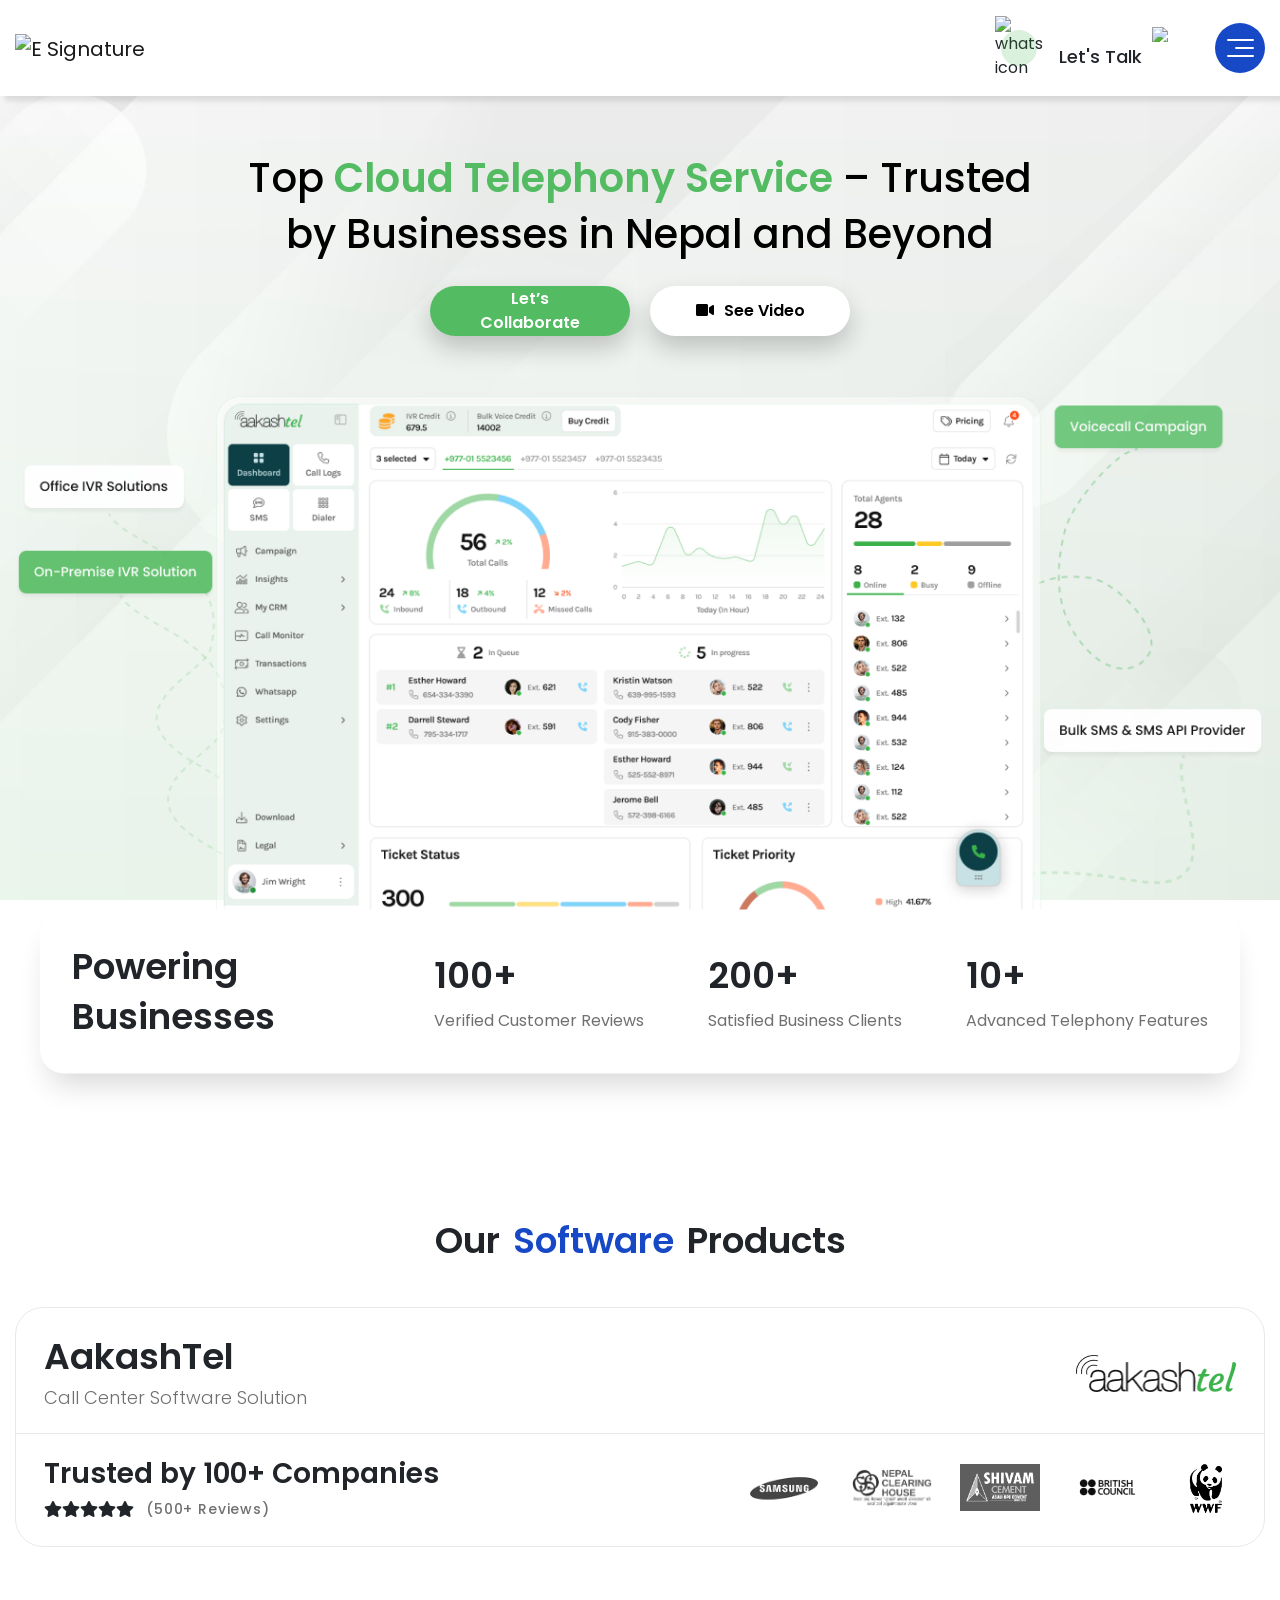
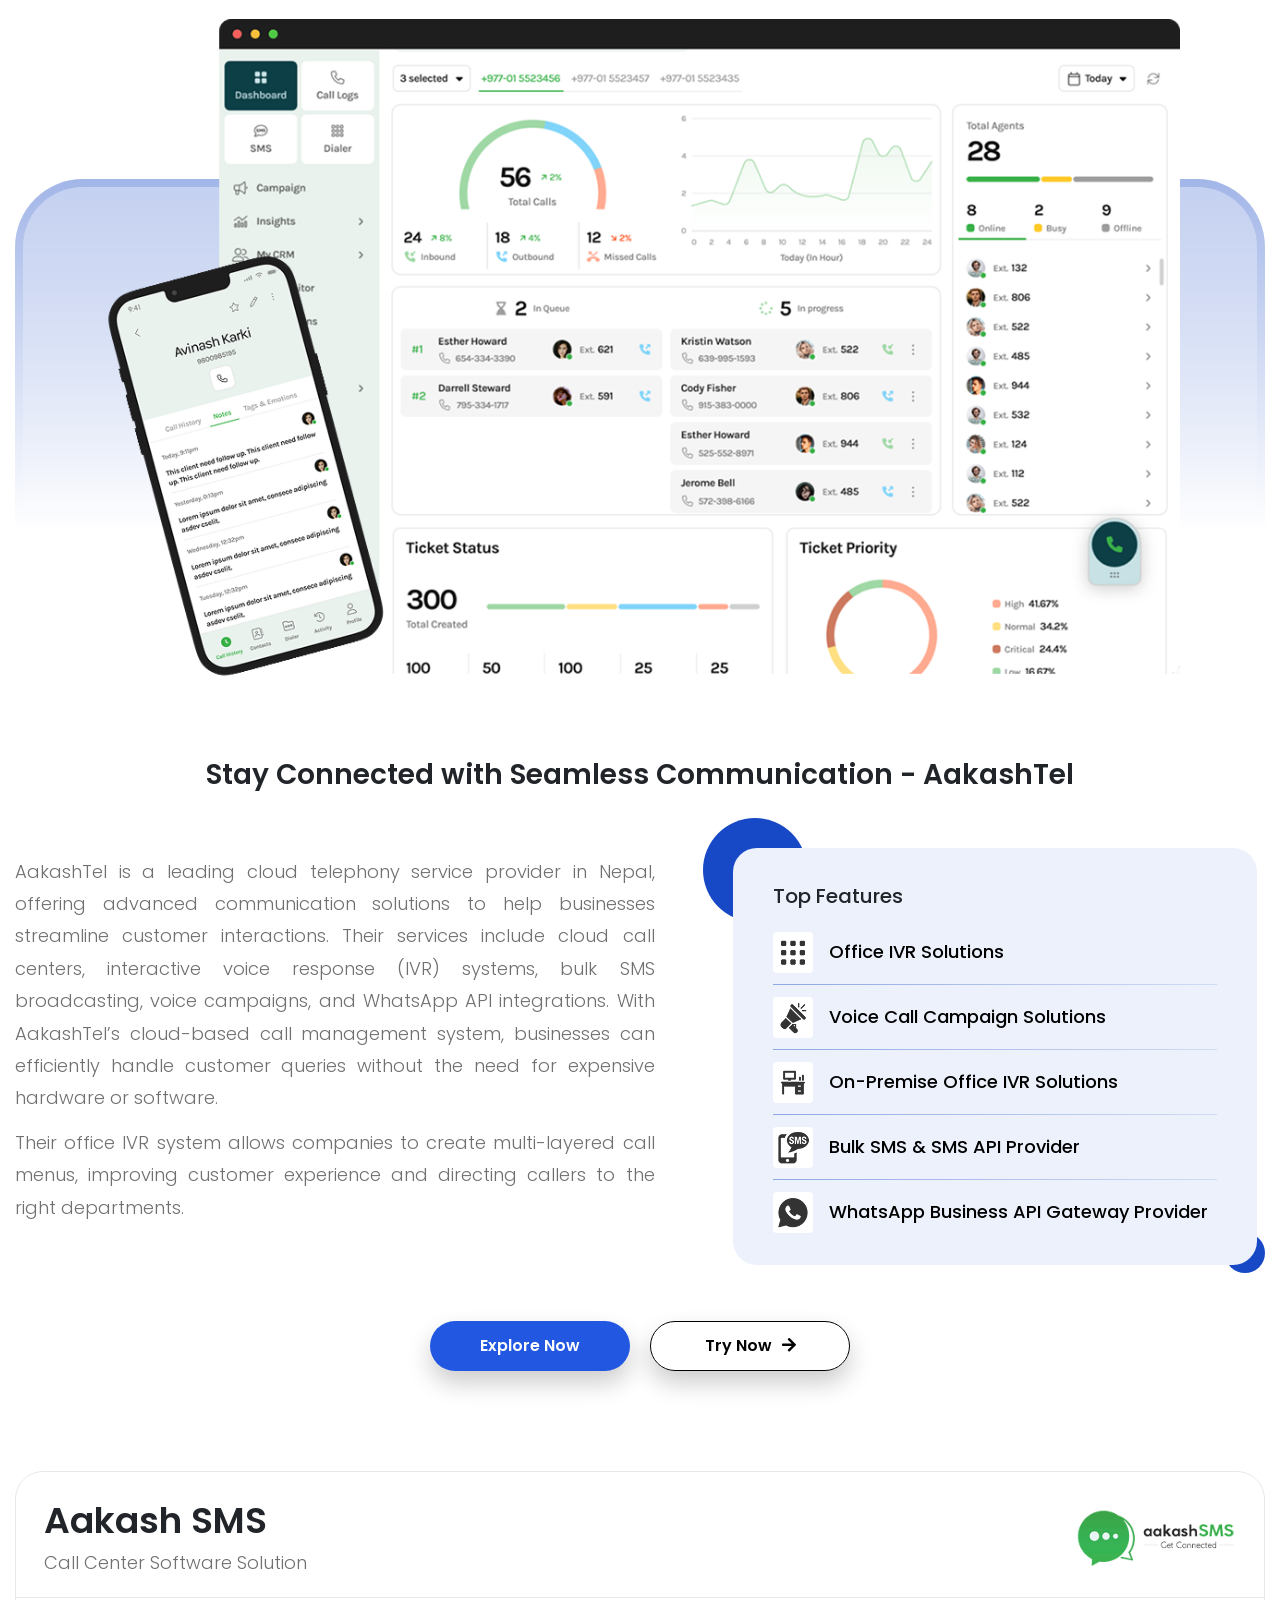
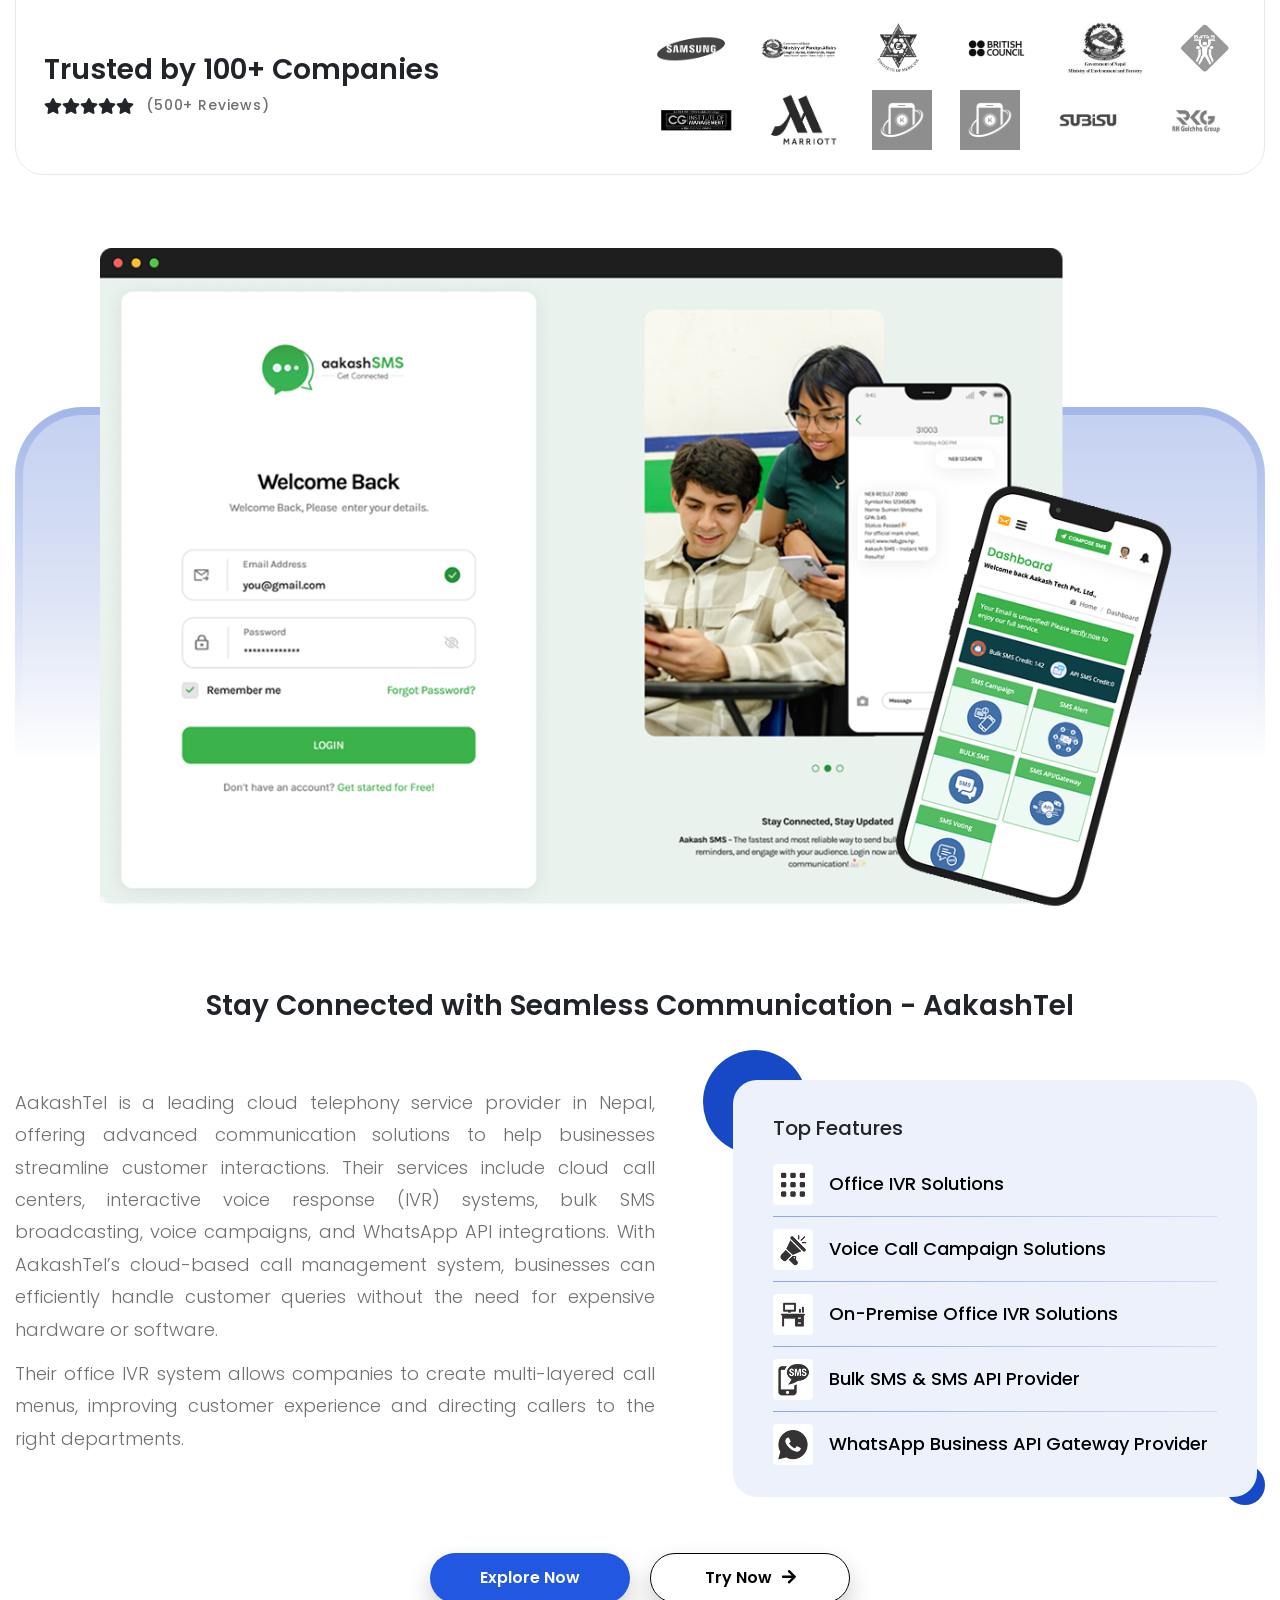
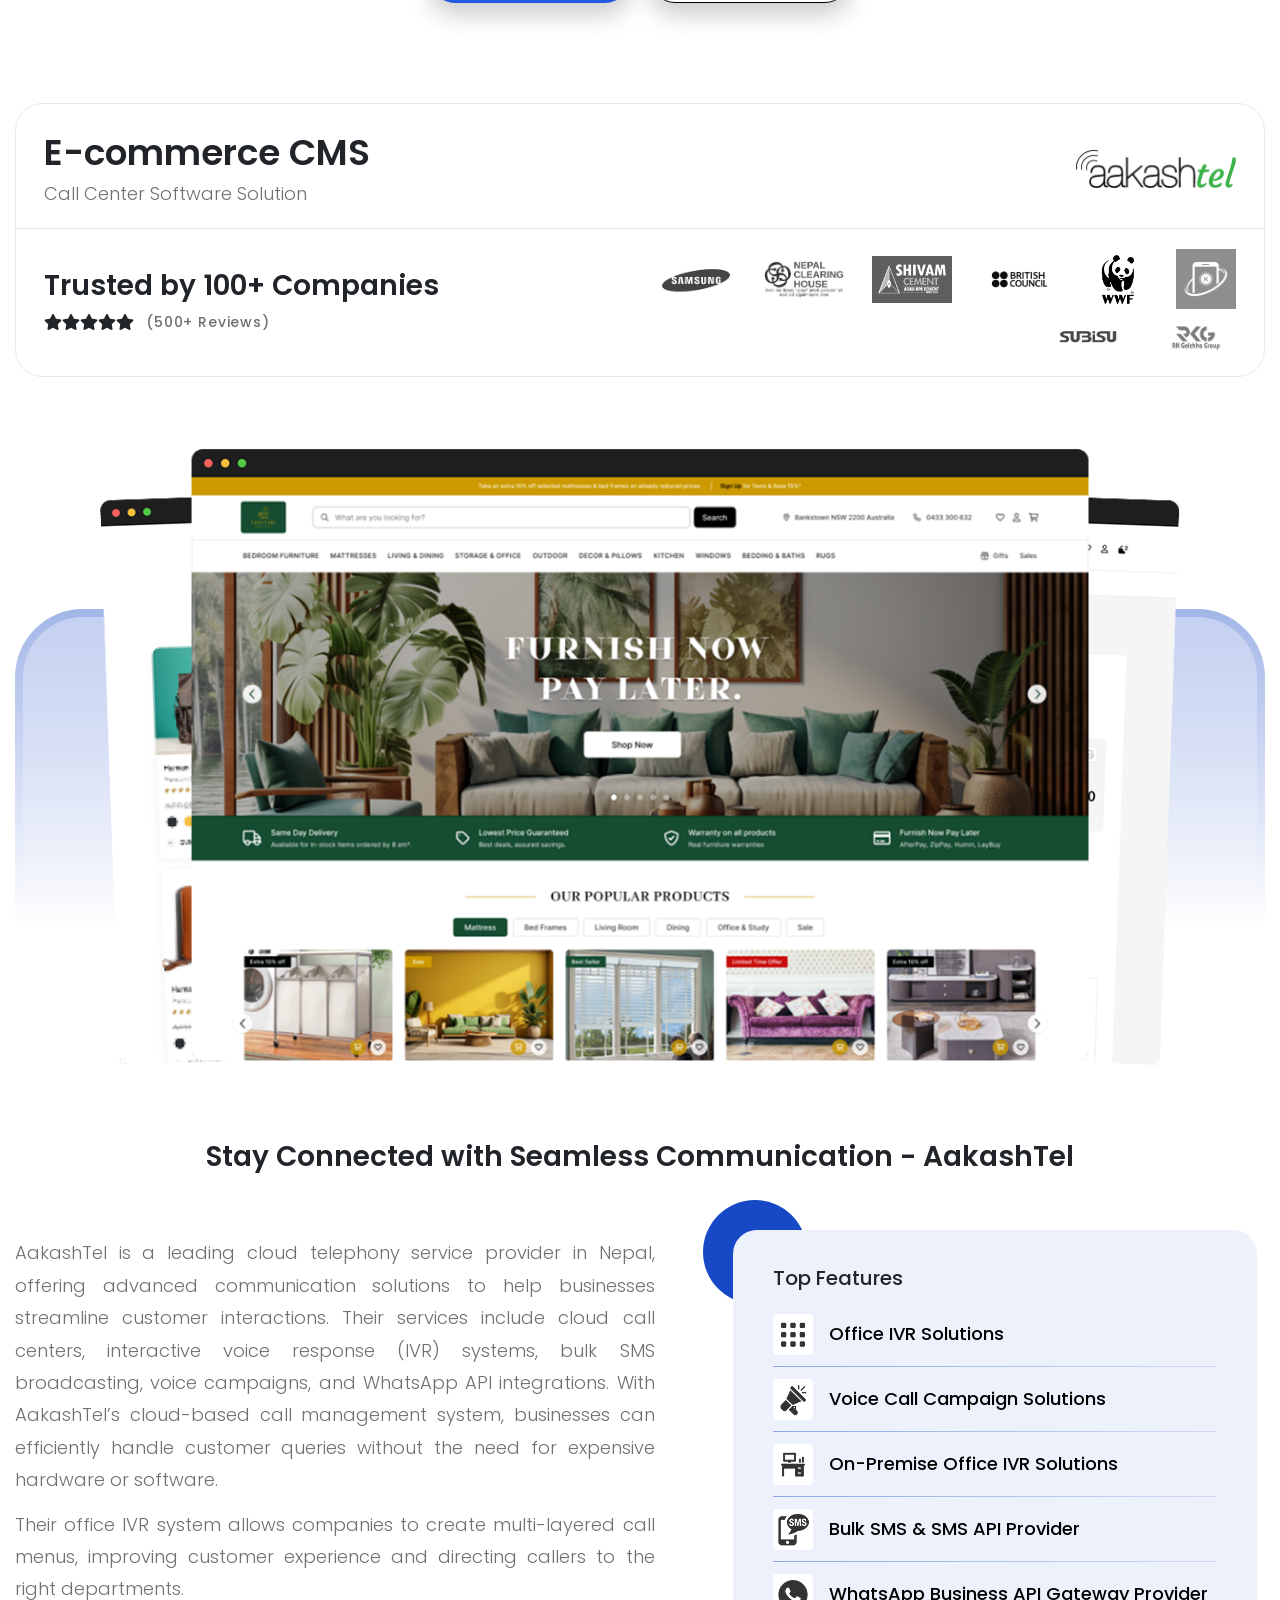
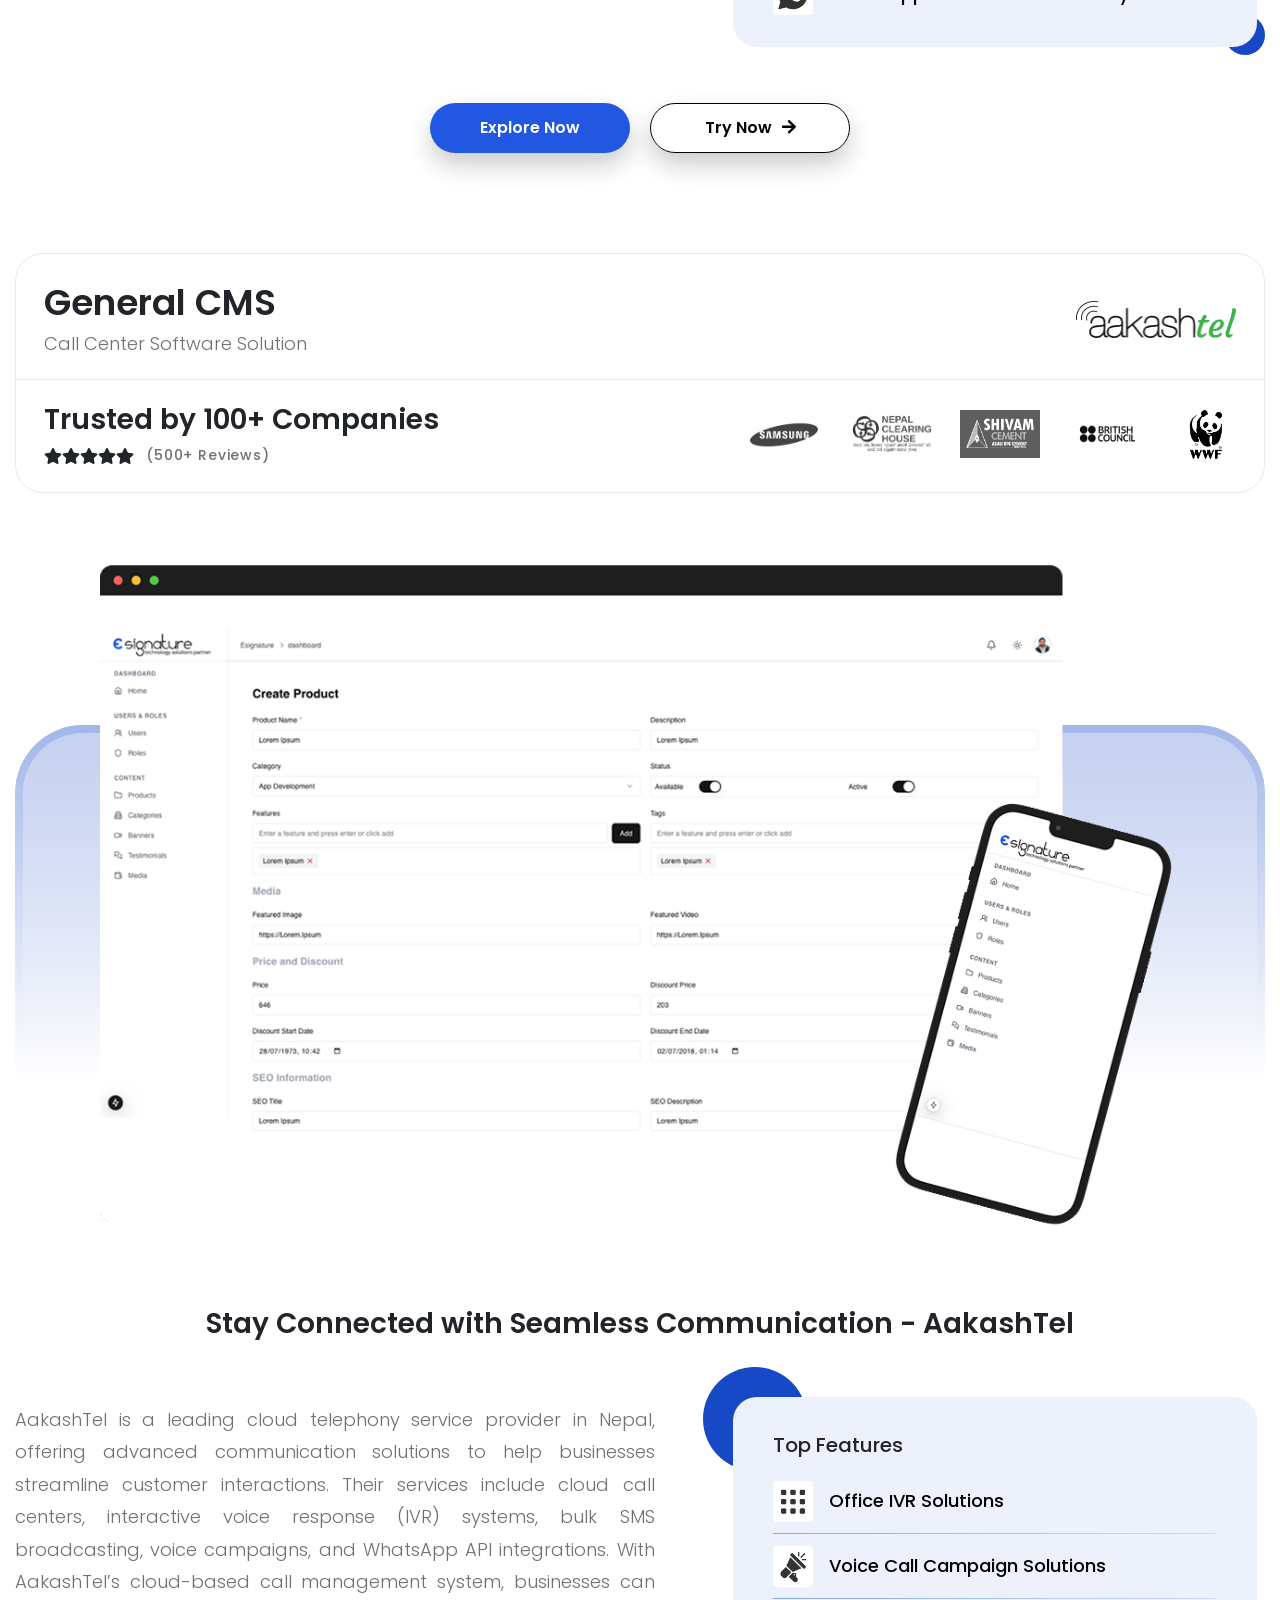
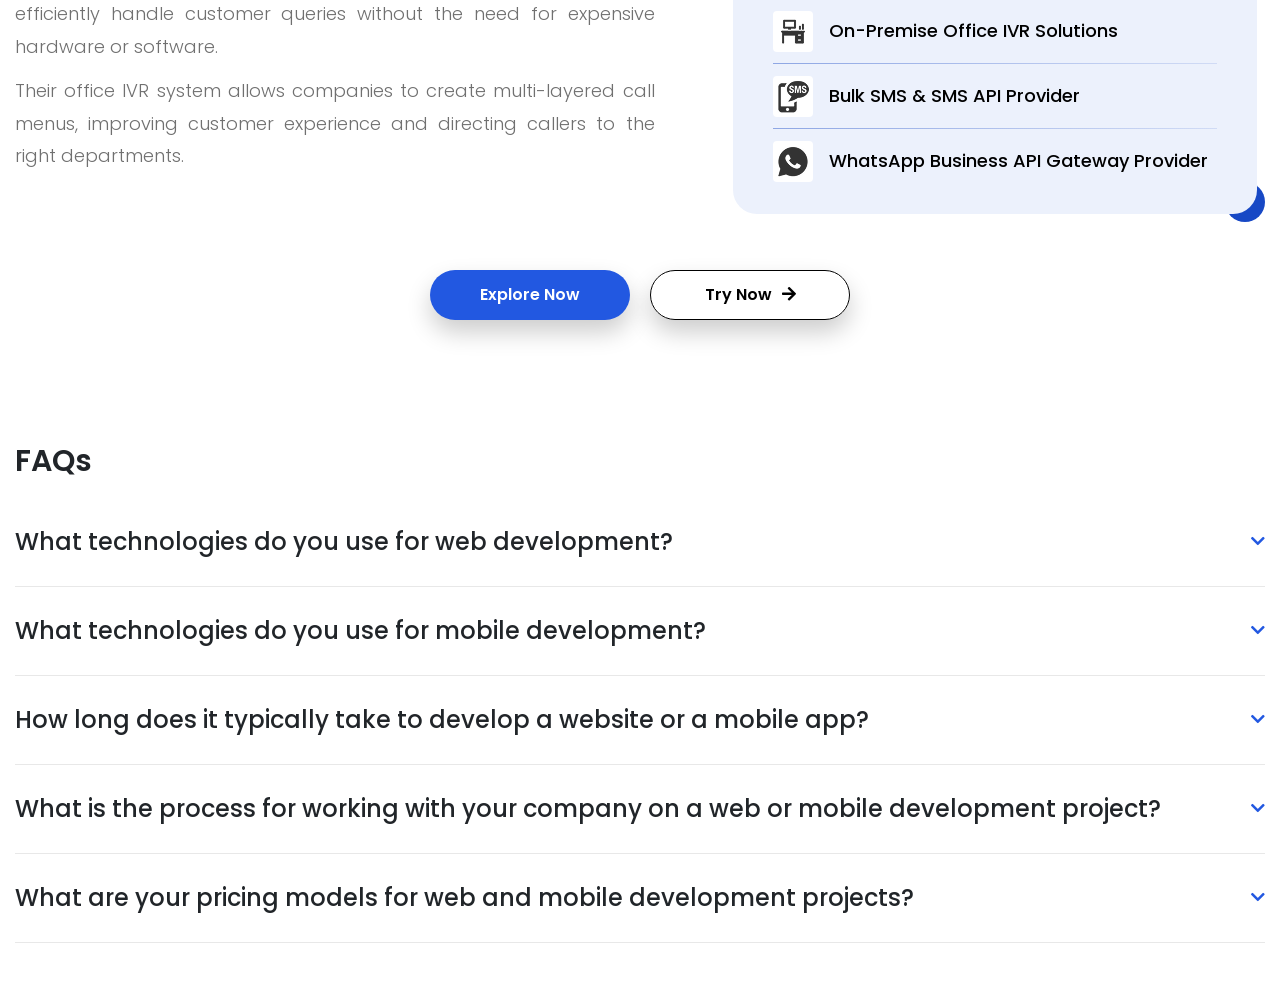
==== products_single.html @ 83abf72a "product single page added" ====
<!DOCTYPE html>
<html>

<head>
    <meta http-equiv="Content-Type" content="text/html; charset=UTF-8">
    <meta name="viewport" content="width=device-width, initial-scale=1.0" />
    <meta http-equiv="X-UA-Compatible" content="ie=edge" />
    <meta name="google-site-verification" content="kFLHFUbTzqFDO5tIfNGVpykPFHUjZVDv5ixxDYKVXQs" />
    <link rel="preconnect" href="https://fonts.googleapis.com">
    <link rel="preconnect" href="https://fonts.gstatic.com" crossorigin>
    <link
        href="https://fonts.googleapis.com/css2?family=Poppins:ital,wght@0,100;0,200;0,300;0,400;0,500;0,600;0,700;0,800;0,900;1,100;1,200;1,300;1,400;1,500;1,600;1,700;1,800;1,900&display=swap"
        rel="stylesheet">
    <title>Services</title>
    <meta property="og:title" content="Home - Mobile App Studios" />
    <meta name="description" content="">
    <meta name="keyword" content="">

    <link rel="stylesheet" href="https://cdnjs.cloudflare.com/ajax/libs/twitter-bootstrap/4.3.1/css/bootstrap.min.css"
        integrity="sha512-tDXPcamuZsWWd6OsKFyH6nAqh/MjZ/5Yk88T5o+aMfygqNFPan1pLyPFAndRzmOWHKT+jSDzWpJv8krj6x1LMA=="
        crossorigin="anonymous" referrerpolicy="no-referrer" />
    <link rel="stylesheet" href="css/main.css" />
    <link rel="stylesheet" href="css/aos.css" />
    <link href="https://use.fontawesome.com/releases/v5.0.6/css/all.css" rel="stylesheet">
    <script src="https://kit.fontawesome.com/91ae640590.js" defer></script>
</head>

<body class=" h-100 w-100 text-justify">
    <!-- Google Tag Manager (noscript) -->
    <noscript><iframe src="https://www.googletagmanager.com/ns.html?id=GTM-W4H6CLSN" height="0" width="0"
            style="display:none;visibility:hidden"></iframe></noscript>
    <!-- End Google Tag Manager (noscript) -->

    <!-- overlay menu -->
    <div class="e-overlay">
        <div class="e-overlay__content position-relative">
            <div class="menu-page">
                <!-- top start -->
                <div class="menu-page-top">
                    <div class="container">
                        <nav class="navbar menu-page__navbar navbar-light">
                            <a class="navbar-brand" href="https://esignature.com.np">
                                <img src="https://esignature.com.np/frontend-asset/images/icons/brand.png"
                                    loading="lazy" alt="e signature" class="img-fluid" />
                            </a>

                            <ul class="navbar-nav d-flex align-items-center">
                                <li class="nav-item d-flex align-items-center justify-content-center">
                                    <a href="https://wa.me/+9779851195578" class="esig-whatsapp-btn">
                                        <img loading="lazy" width="100%" height="100%"
                                            src="https://esignature.com.np/frontend-asset/images/whatsapp.png"
                                            alt="whatsapp icon" />
                                    </a>
                                </li>
                                <li class="nav-item">
                                    <div class="e-talk d-flex align-items-center">
                                        <a href="https://esignature.com.np/contact">
                                            <p class="m-0 font-weight-bold">
                                                Let's Talk <img loading="lazy"
                                                    src="https://esignature.com.np/frontend-asset/images/icons/enter-arrow.png"
                                                    alt="Let's Talk arrow icon in overlay section">
                                            </p>
                                        </a>
                                        <button type="button" aria-label="Overlay close button"
                                            class="mx-0 humbergur e-overlay__close" id="close_button">
                                            <div class="button-inner__div">
                                                <div class="line1"></div>
                                                <div class="line2"></div>
                                                <div class="line3"></div>
                                            </div>
                                        </button>
                                    </div>
                                </li>
                            </ul>
                        </nav>
                    </div>
                </div>
                <!-- top end -->
                <div class="container">
                    <!-- middle start -->
                    <div class="row menu-page__middle">
                        <div class="col-12 col-md-12 menu-page__head mt-4">
                            <h2 class="text-left text-md-center menu-page__heading">
                                Technology Solutions Partner
                            </h2>
                        </div>
                        <div class="col-md-6 text-center">
                            <div class="menu-page__list">
                                <ul class="menu-page__list-ul">
                                    <li class="menu-page__list-item">
                                        <a id="company" class="menu-page__list-item__link">Company <span
                                                class="desk">&gt;</span>
                                            <span class="mob">&gt;</span></a>
                                        <div class="company-details menu-page__company-details">
                                            <ul>
                                                <li class="menu-page__company-item">
                                                    <a data-toggle="collapse" href="#menuAboutCollapseMobile"
                                                        role="button" aria-expanded="false"
                                                        aria-controls="menuAboutCollapseMobile" data-toggle="collapse"
                                                        data-target="#menuAboutCollapseMobile" aria-expanded="false"
                                                        aria-controls="menuAboutCollapseMobile"
                                                        class="menu-page__company-item__link">About Us <span
                                                            class="down">&gt;</span></a>

                                                    <ul id="menuAboutCollapseMobile"
                                                        class="collapse menu-services menu_service-item_2">
                                                        <li class="service">
                                                            <a class="close_overlay"
                                                                href="https://esignature.com.np/about-us/australia-uk-nepal-canada-america"><span
                                                                    class="down blue"> > </span> Our Company</a>
                                                        </li>
                                                        <li class="service">
                                                            <a class="close_overlay"
                                                                href="https://esignature.com.np/whoweare/australia-uk-nepal-canada-america">
                                                                <span class="down blue"> > </span> Who we are</a>
                                                        </li>
                                                        <li class="service">
                                                            <a class="close_overlay"
                                                                href="https://esignature.com.np/business-model-australia-uk-nepal-canada-america"><span
                                                                    class="down blue"> > </span> Business Model</a>
                                                        </li>
                                                        <li class="service">
                                                            <a class="close_overlay"
                                                                href="https://esignature.com.np/working-process"><span
                                                                    class="down blue">
                                                                    > </span> Working Process</a>
                                                        </li>
                                                    </ul>
                                                </li>

                                                <li class="menu-page__company-details-item menu_service forced-hide">
                                                    <a href="#"
                                                        class="menu-page__company-details-item__link menu_service-link">Service
                                                        <span class="down ">&gt;</span></a>
                                                    <ul class="menu-services menu_service-item">
                                                        <li class="service">
                                                            <a class="close_overlay"
                                                                href="https://esignature.com.np/professional-web-apps-development-agency-sdyney-london-nepal-canada-america"><span
                                                                    class="down blue"> > </span> Web Development</a>
                                                        </li>
                                                        <li class="service">
                                                            <a class="close_overlay"
                                                                href="https://esignature.com.np/app-development/australia-uk-nepal-canada-america"><span
                                                                    class="down blue"> > </span> App Development</a>
                                                        </li>
                                                        <li class="service">
                                                            <a class="close_overlay"
                                                                href="https://esignature.com.np/digital-marketing/australia-uk-nepal-canada-america"><span
                                                                    class="down blue"> > </span> Digital Marketing</a>
                                                        </li>
                                                        <li class="service">
                                                            <a class="close_overlay"
                                                                href="https://esignature.com.np/staff-leasing -australia-uk-nepal-canada-america"><span
                                                                    class="down blue"> > </span> Staff Leasing </a>
                                                        </li>
                                                        <li class="service">
                                                            <a class="close_overlay"
                                                                href="https://esignature.com.np/ai-development"><span
                                                                    class="down blue"> > </span> AI Development </a>
                                                        </li>
                                                        <li class="service">
                                                            <a class="close_overlay"
                                                                href="https://esignature.com.np/blockchain-development"><span
                                                                    class="down blue"> > </span> Block-Chain Development
                                                            </a>
                                                        </li>

                                                    </ul>
                                                </li>

                                                <li class="menu-page__company-details-item">
                                                    <a class="menu-page__company-details-item__link"
                                                        href="https://esignature.com.np/innovationgrowthcasestudy/australia-uk-nepal-canada-america">Case
                                                        Study</a>
                                                </li>

                                                <li class="menu-page__company-details-item">
                                                    <a class="menu-page__company-details-item__link"
                                                        href="https://esignature.com.np/career/australia-uk-nepal-canada-america">Careers</a>
                                                </li>
                                            </ul>
                                        </div>
                                    </li>

                                    <li class="menu-page__company-details-item menu_service sp-only d-md-none">
                                        <a href="#"
                                            class="menu-page__company-details-item__link menu_service-link">Service
                                            <span class="down ">&gt;</span></a>
                                        <ul class="menu-services menu_service-item">
                                            <li class="service">
                                                <a class="close_overlay"
                                                    href="https://esignature.com.np/professional-web-apps-development-agency-sdyney-london-nepal-canada-america"><span
                                                        class="down blue"> > </span> Web Development</a>
                                            </li>
                                            <li class="service">
                                                <a class="close_overlay"
                                                    href="https://esignature.com.np/app-development/australia-uk-nepal-canada-america"><span
                                                        class="down blue"> > </span> App Development</a>
                                            </li>
                                            <li class="service">
                                                <a class="close_overlay"
                                                    href="https://esignature.com.np/digital-marketing/australia-uk-nepal-canada-america"><span
                                                        class="down blue"> > </span> Digital Marketing</a>
                                            </li>
                                            <li class="service">
                                                <a class="close_overlay"
                                                    href="https://esignature.com.np/staff-leasing -australia-uk-nepal-canada-america"><span
                                                        class="down blue"> > </span> Staff Leasing </a>
                                            </li>
                                            <li class="service">
                                                <a class="close_overlay"
                                                    href="https://esignature.com.np/ai-development"><span
                                                        class="down blue"> > </span> AI Development </a>
                                            </li>
                                            <li class="service">
                                                <a class="close_overlay"
                                                    href="https://esignature.com.np/blockchain-development"><span
                                                        class="down blue">
                                                        > </span> Block-Chain Development
                                                </a>
                                            </li>

                                        </ul>
                                    </li>

                                    <li class="menu-page__list-item">
                                        <a class="menu-page__list-item__link"
                                            href="https://esignature.com.np/career/australia-uk-nepal-canada-america">Careers</a>
                                    </li>
                                    <li class="menu-page__list-item">
                                        <a class="menu-page__list-item__link"
                                            href="https://esignature.com.np/blogs">Blogs</a>
                                    </li>
                                    <li class="menu-page__list-item">
                                        <a class="menu-page__list-item__link"
                                            href="https://esignature.com.np/contact">Contact</a>
                                    </li>
                                    <li class="menu-page__list-item">
                                        <a class="menu-page__list-item__link"
                                            href="https://esignature.com.np/testimonials">Testimonials</a>
                                    </li>
                                </ul>
                            </div>
                        </div>
                        <div class="col-md-6 text-left">
                            <div id="company-details" class="menu-page__company">
                                <div class="menu-page__company-ul">
                                    <ul>
                                        <li class="menu-page__company-item">
                                            <div data-toggle="collapse" href="#menuAboutCollapseDesktop" role="button"
                                                aria-expanded="false" aria-controls="menuAboutCollapseDesktop"
                                                data-toggle="collapse" data-target="#menuAboutCollapseDesktop"
                                                aria-expanded="false" aria-controls="menuAboutCollapseDesktop"
                                                class="menu-page__company-item__link  blues collapsed">About Us <span
                                                    class="down">&gt;</span></div>

                                            <ul id="menuAboutCollapseDesktop"
                                                class="collapse menu-services menu_service-item_2">
                                                <li class="service">
                                                    <a class="close_overlay"
                                                        href="https://esignature.com.np/about-us/australia-uk-nepal-canada-america"><span
                                                            class="down blue"> > </span> Our Company </a>
                                                </li>
                                                <li class="service">
                                                    <a class="close_overlay"
                                                        href="https://esignature.com.np/whoweare/australia-uk-nepal-canada-america"><span
                                                            class="down blue"> > </span> Who we are </a>
                                                </li>
                                                <li class="service">
                                                    <a class="close_overlay"
                                                        href="https://esignature.com.np/business-model-australia-uk-nepal-canada-america"><span
                                                            class="down blue"> > </span> Business Model</a>
                                                </li>
                                                <li class="service">
                                                    <a class="close_overlay"
                                                        href="https://esignature.com.np/working-process"><span
                                                            class="down blue"> > </span> Working Process</a>
                                                </li>
                                            </ul>
                                        </li>
                                        <li
                                            class="menu-page__company-item menu-page__company-details-item menu_service">
                                            <div
                                                class="menu-page__company-item__link menu-page__company-details-item__link menu_service-link">
                                                Service <span class="down">&gt;</span></div>
                                            <ul class="menu-services menu_service-item">
                                                <li class="service">
                                                    <a class="close_overlay"
                                                        href="https://esignature.com.np/website-design-development-nepal"><span
                                                            class="down blue"> > </span>
                                                        Web Design and Development</a>
                                                </li>
                                            </ul>
                                            <ul class="menu-services menu_service-item">
                                                <li class="service">
                                                    <a class="close_overlay"
                                                        href="https://esignature.com.np/mobile-apps-development"><span
                                                            class="down blue"> > </span>
                                                        App Development</a>
                                                </li>
                                            </ul>
                                            <ul class="menu-services menu_service-item">
                                                <li class="service">
                                                    <a class="close_overlay"
                                                        href="https://esignature.com.np/digital-marketing-services"><span
                                                            class="down blue"> > </span>
                                                        Digital Marketing</a>
                                                </li>
                                            </ul>
                                            <ul class="menu-services menu_service-item">
                                                <li class="service">
                                                    <a class="close_overlay"
                                                        href="https://esignature.com.np/software-staff-augmentation"><span
                                                            class="down blue"> > </span>
                                                        Staff Leasing</a>
                                                </li>
                                            </ul>
                                            <ul class="menu-services menu_service-item">
                                                <li class="service">
                                                    <a class="close_overlay"
                                                        href="https://esignature.com.np/ai-application-development"><span
                                                            class="down blue"> > </span>
                                                        AI Development</a>
                                                </li>
                                            </ul>
                                            <ul class="menu-services menu_service-item">
                                                <li class="service">
                                                    <a class="close_overlay"
                                                        href="https://esignature.com.np/blockchain-application-development"><span
                                                            class="down blue"> > </span>
                                                        Block-Chain Development</a>
                                                </li>
                                            </ul>
                                        </li>

                                        <li class="menu-page__company-item">
                                            <a class="menu-page__company-item__link"
                                                href="https://esignature.com.np/innovationgrowthcasestudy/australia-uk-nepal-canada-america">Case
                                                Study</a>
                                        </li>
                                    </ul>
                                </div>
                            </div>
                        </div>
                    </div>
                    <!-- middle end -->

                    <!-- bottom -->
                    <div class="row menu-page__contact text-center">
                        <div class="col-md-12">
                            <a target="_blank" class="menu-page__contact-phone company-brochure"
                                rel="noopener noreferrer"
                                href="https://esignature.com.np/frontend-asset/pdf/Profile-V1.pdf"
                                style="font-weight: normal; cursor: pointer;">Download Company Profile</a>
                            <a href="tel:+9779851195578" class="menu-page__contact-phone"
                                style="font-weight: normal;">+9779851195578</a>
                            <a href="mailto:info@esignature.com.np"
                                class="menu-page__contact-mail">info@esignature.com.np</a>
                        </div>
                        <div class="col-md-12">
                            <div class="menu-page__contact-social">
                                <a href="https://www.facebook.com/MobileAppStudios/" target="_blank"
                                    rel="follow">Facebook</a>
                                <a href="https://www.twitter.com/esignatureweb" target="_blank" rel="follow">Twitter</a>
                                <a href="https://www.linkedin.com/company/e-signature-pvt-ltd" target="_blank"
                                    rel="follow">Linkedin</a>
                                <a href="skype:e.signature" target="_blank" rel="follow">Skype</a>
                                <a href="https://wa.me/+9779851195578" target="_blank" rel="follow">Whatsapp</a>
                            </div>
                        </div>
                    </div>
                </div>
            </div>
        </div>
    </div>
    <!-- Header section start -->
    <section class="header w-100 position-relative header-section">
        <span class="header__right-bg e-display-none" style="background-color: #ecf1fc; position:absolute;"></span>
        <div class="container">
            <nav class="e-nav pl-0 navbar navbar-light z-999" id="navbar">
                <div class="container e-nav__container">
                    <a class="e-nav-brand navbar-brand" href="https://esignature.com.np">
                        <img width="100%" height="100%"
                            src="https://esignature.com.np/frontend-asset/images/icons/LOGO-eig.png"
                            class="e-nav-brand__img img-fluid" alt="E Signature" />
                    </a>

                    <ul class="navbar-nav d-flex align-items-center">
                        <li class="nav-item d-flex align-items-center justify-content-center">
                            <a href="https://wa.me/+9779851195578" class="esig-whatsapp-btn">
                                <img loading="lazy" width="100%" height="100%"
                                    src="https://esignature.com.np/frontend-asset/images/whatsapp.png"
                                    alt="whatsapp icon" />
                            </a>
                        </li>
                        <li class="nav-item">
                            <div class="e-talk d-flex align-items-center">
                                <a href="https://esignature.com.np/contact" class="m-0 navbar-nav-talk-link">
                                    Let's Talk <img
                                        src="https://esignature.com.np/frontend-asset/images/icons/enter-arrow.png"
                                        alt="Let's Talk arrow icon in header section">
                                </a>
                                <button aria-label="Toggle Overlay Menu Button" type="button" class="mx-4 humbergur">
                                    <div class="button-inner__div">
                                        <div class="line1"></div>
                                        <div class="line2"></div>
                                        <div class="line3"></div>
                                    </div>
                                </button>
                            </div>
                        </li>
                    </ul>
                </div>
            </nav>
        </div>
    </section>
    <!-- Header section End -->


    <main class="pg-products-single pg-common-container">
        <section class="e-products-single-header custom-pt-6"
            style="background: url(images/products/product_single_header_bg.png) center / cover no-repeat fixed;">
            <div class="container">
                <div class="products-single-header-content d-flex flex-column">
                    <div
                        class="products-single-header-text mx-auto text-center d-flex flex-column justify-content-center align-items-center">
                        <h1 class="text-center text-black h1 lh-1_4 font-medium mx-auto">Top
                            <span class="font-semibold" style="color:#53BB61;">Cloud Telephony Service</span> – Trusted
                            by Businesses in Nepal and Beyond
                        </h1>
                        <div class="e-button-group d-flex justify-content-center align-items-center">
                            <a href="https://esignature.com.np/contact" class="btn btn-mantis e-button mt-4">
                                <span class="link-content">Let’s Collaborate</span>
                            </a>
                            <a href="https://esignature.com.np/contact" class="btn btn-white e-button mt-4">
                                <span class="e-button-icon">
                                    <i class="fas fa-video"></i>
                                </span>
                                <span class="link-content">
                                    See Video
                                </span>
                            </a>
                        </div>
                    </div>
                    <div class="products-single-header-img mx-auto">
                        <img src="images/products/aakashtel_banner_img.png" class="w-100" alt="" />
                    </div>
                </div>
            </div>
        </section>

        <section class="e-products-stats">
            <div class="container">
                <div class="e-products-stats-content bg-white d-flex align-items-center justify-content-between mx-auto">
                    <h2 class="products-stats-title h2 lh-1_4 font-semibold">Powering <br> Businesses</h2>
                    <div class="products-stats-list d-flex align-items-center">
                        <div class="products-stats-item d-flex flex-column align-items-start">
                            <span class="products-stats-val h2 font-semibold">100+</span>
                            <span class="products-stats-label font-normal text-dim-gray text-custom-base">Verified Customer Reviews</span>
                        </div>
                        <div class="products-stats-item d-flex flex-column align-items-start">
                            <span class="products-stats-val h2 font-semibold">200+</span>
                            <span class="products-stats-label font-normal text-dim-gray text-custom-base">Satisfied Business Clients</span>
                        </div>
                        <div class="products-stats-item d-flex flex-column align-items-start">
                            <span class="products-stats-val h2 font-semibold">10+</span>
                            <span class="products-stats-label font-normal text-dim-gray text-custom-base">Advanced Telephony Features</span>
                        </div>
                    </div>
                </div>
            </div>
        </section>

        <section class="e-products-content custom-py-6">
            <div class="container">
                <h2 class="font-semibold text-center">Our <span class="text-blue">Software</span> Products</h2>

                <div class="e-products-fragments">
                    <div class="e-products-fragment">
                        <div class="products-fragment-head">
                            <div class="products-fragment-info d-flex align-items-center justify-content-between">
                                <div class="products-info-title">
                                    <h3 class="products-info-title-text h2 font-semibold">AakashTel</h3>
                                    <span class="text-custom text-custom-lg ">Call Center Software Solution</span>
                                </div>
                                <img class="products-info-logo w-100" src="images/products/aakashtel_logo.png" alt="">
                            </div>

                            <div class="products-fragment-trust d-flex align-items-center justify-content-between">
                                <div class="products-trust-title">
                                    <h3 class="h3 text-left">Trusted by 100+ Companies</h3>
                                    <div class="d-flex align-items-center products-rating-reviews">
                                        <div class="products-rating d-flex align-items-center">
                                            <i class="fas fa-star"></i>
                                            <i class="fas fa-star"></i>
                                            <i class="fas fa-star"></i>
                                            <i class="fas fa-star"></i>
                                            <i class="fas fa-star"></i>
                                        </div>
                                        <span class="text-custom text-custom-sm products-reviews">(500+ Reviews)</span>
                                    </div>
                                </div>
                                <div class="products-trust-companies d-flex align-items-center justify-content-end">
                                    <div class="product-trust-company d-flex align-items-center justify-content-center">
                                        <img src="images/products/Samsung.png" class="w-100" alt="" />
                                    </div>
                                    <div class="product-trust-company d-flex align-items-center justify-content-center">
                                        <img src="images/products/NCHL-Logo.png" class="w-100" alt="" />
                                    </div>
                                    <div class="product-trust-company d-flex align-items-center justify-content-center">
                                        <img src="images/products/shivam_logo_9.png" class="w-100" alt="" />
                                    </div>
                                    <div class="product-trust-company d-flex align-items-center justify-content-center">
                                        <img src="images/products/800px-BritishCouncil_Logo.png" class="w-100" alt="" />
                                    </div>
                                    <div class="product-trust-company d-flex align-items-center justify-content-center">
                                        <img src="images/products/wwf.png" class="w-100" alt="" />
                                    </div>
                                </div>
                            </div>
                        </div>
                        <div class="products-fragment-showcase d-flex align-items-end justify-content-center">
                            <img class="mx-auto" src="images/products/product_aakashtel_img.png" alt="" />
                        </div>
                        <div class="products-fragment-body">
                            <h4 class="products-body-title h3 text-center">Stay Connected with Seamless Communication -
                                AakashTel
                            </h4>
                            <div class="products-body-grid">
                                <div class="products-body-text text-custom text-custom-lg custom-body-stylings">
                                    <p>AakashTel is a leading cloud telephony service provider in Nepal, offering
                                        advanced communication solutions to help businesses streamline customer
                                        interactions. Their services include cloud call centers, interactive voice
                                        response (IVR) systems, bulk SMS broadcasting, voice campaigns, and WhatsApp API
                                        integrations. With AakashTel’s cloud-based call management system, businesses
                                        can efficiently handle customer queries without the need for expensive hardware
                                        or software. </p>
                                    <p>Their office IVR system allows companies to create multi-layered call menus,
                                        improving customer experience and directing callers to the right departments.
                                    </p>
                                </div>
                                <div class="products-body-features">
                                    <p class="text-custom-xl font-medium lh-1_6 mb-2">Top Features</p>
                                    <ul class="products-features-list mb-0">
                                        <li
                                            class="products-features-item font-medium lh-1_6 d-flex align-items-center justify-content-start">
                                            <span
                                                class="features-item-icon bg-white d-inline-flex align-items-center justify-content-center">
                                                <img src="images/products/grid_icon.png" alt="" />
                                            </span>
                                            <p class="mb-0 text-custom-lg text-black">Office IVR Solutions</p>
                                        </li>
                                        <li
                                            class="products-features-item font-medium lh-1_6 d-flex align-items-center justify-content-start">
                                            <span
                                                class="features-item-icon bg-white d-inline-flex align-items-center justify-content-center">
                                                <img src="images/products/speaker_icon.png" alt="" />
                                            </span>
                                            <p class="mb-0 text-custom-lg text-black">Voice Call Campaign Solutions</p>
                                        </li>
                                        <li
                                            class="products-features-item font-medium lh-1_6 d-flex align-items-center justify-content-start">
                                            <span
                                                class="features-item-icon bg-white d-inline-flex align-items-center justify-content-center">
                                                <img src="images/products/office_table_icon.png" alt="" />
                                            </span>
                                            <p class="mb-0 text-custom-lg text-black">On-Premise Office IVR Solutions
                                            </p>
                                        </li>
                                        <li
                                            class="products-features-item font-medium lh-1_6 d-flex align-items-center justify-content-start">
                                            <span
                                                class="features-item-icon bg-white d-inline-flex align-items-center justify-content-center">
                                                <img src="images/products/sms_cloud_icon.png" alt="" />
                                            </span>
                                            <p class="mb-0 text-custom-lg text-black">Bulk SMS & SMS API Provider</p>
                                        </li>
                                        <li
                                            class="products-features-item font-medium lh-1_6 d-flex align-items-center justify-content-start">
                                            <span
                                                class="features-item-icon bg-white d-inline-flex align-items-center justify-content-center">
                                                <img src="images/products/call_whatsapp_icon.png" alt="" />
                                            </span>
                                            <p class="mb-0 text-custom-lg text-black">WhatsApp Business API Gateway
                                                Provider</p>
                                        </li>
                                    </ul>
                                </div>
                            </div>
                            <div class="d-flex align-items-center justify-content-center e-button-group">
                                <a href="https://esignature.com.np/contact" class="btn btn-blue e-button">
                                    <span class="e-button-text link-content">Explore Now</span>
                                </a>
                                <a href="https://esignature.com.np/contact"
                                    class="btn btn-blue e-button e-button-dark-outline">
                                    <span class="e-button-text link-content">Try Now</span>
                                    <span class="e-button-icon link-content">
                                        <i class="fas fa-arrow-right"></i>
                                    </span>
                                </a>
                            </div>
                        </div>
                    </div>

                    <div class="e-products-fragment">
                        <div class="products-fragment-head">
                            <div class="products-fragment-info d-flex align-items-center justify-content-between">
                                <div class="products-info-title">
                                    <h3 class="products-info-title-text h2 font-semibold">Aakash SMS</h3>
                                    <span class="text-custom text-custom-lg ">Call Center Software Solution</span>
                                </div>
                                <img class="products-info-logo w-100" src="images/products/aakashsms_logo.png" alt="">
                            </div>

                            <div class="products-fragment-trust d-flex align-items-center justify-content-between">
                                <div class="products-trust-title">
                                    <h3 class="h3 text-left">Trusted by 100+ Companies</h3>
                                    <div class="d-flex align-items-center products-rating-reviews">
                                        <div class="products-rating d-flex align-items-center">
                                            <i class="fas fa-star"></i>
                                            <i class="fas fa-star"></i>
                                            <i class="fas fa-star"></i>
                                            <i class="fas fa-star"></i>
                                            <i class="fas fa-star"></i>
                                        </div>
                                        <span class="text-custom text-custom-sm products-reviews">(500+ Reviews)</span>
                                    </div>
                                </div>
                                <div class="products-trust-companies d-flex align-items-center justify-content-end">
                                    <div class="product-trust-company d-flex align-items-center justify-content-center">
                                        <img src="images/products/Samsung.png" class="w-100" alt="" />
                                    </div>
                                    <div class="product-trust-company d-flex align-items-center justify-content-center">
                                        <img src="images/products/Ministry-of-Foreign-Affairs.png" class="w-100"
                                            alt="" />
                                    </div>
                                    <div class="product-trust-company d-flex align-items-center justify-content-center">
                                        <img src="images/products/Institute-of-Medicine.png" class="w-100" alt="" />
                                    </div>
                                    <div class="product-trust-company d-flex align-items-center justify-content-center">
                                        <img src="images/products/800px-BritishCouncil_Logo.png" class="w-100" alt="" />
                                    </div>
                                    <div class="product-trust-company d-flex align-items-center justify-content-center">
                                        <img src="images/products/Ministry-of-Environment-and-Forestry.png"
                                            class="w-100" alt="" />
                                    </div>
                                    <div class="product-trust-company d-flex align-items-center justify-content-center">
                                        <img src="images/products//Batas.png" class="w-100" alt="" />
                                    </div>
                                    <div class="product-trust-company d-flex align-items-center justify-content-center">
                                        <img src="images/products/CGIM.png" class="w-100" alt="" />
                                    </div>
                                    <div class="product-trust-company d-flex align-items-center justify-content-center">
                                        <img src="images/products/Marriot.png" class="w-100" alt="" />
                                    </div>
                                    <div class="product-trust-company d-flex align-items-center justify-content-center">
                                        <img src="images/products/kbrand.png" class="w-100" alt="" />
                                    </div>
                                    <div class="product-trust-company d-flex align-items-center justify-content-center">
                                        <img src="images/products/kbrand.png" class="w-100" alt="" />
                                    </div>
                                    <div class="product-trust-company d-flex align-items-center justify-content-center">
                                        <img src="images/products/Subisu.png" class="w-100" alt="" />
                                    </div>
                                    <div class="product-trust-company d-flex align-items-center justify-content-center">
                                        <img src="images/products/RK-Golchha-Group.png" class="w-100" alt="" />
                                    </div>
                                </div>
                            </div>
                        </div>
                        <div class="products-fragment-showcase d-flex align-items-end justify-content-center">
                            <img class="mx-auto" src="images/products/product_aakashsms_img.png" alt="" />
                        </div>
                        <div class="products-fragment-body">
                            <h4 class="products-body-title h3 text-center">Stay Connected with Seamless Communication -
                                AakashTel
                            </h4>
                            <div class="products-body-grid">
                                <div class="products-body-text text-custom text-custom-lg custom-body-stylings">
                                    <p>AakashTel is a leading cloud telephony service provider in Nepal, offering
                                        advanced communication solutions to help businesses streamline customer
                                        interactions. Their services include cloud call centers, interactive voice
                                        response (IVR) systems, bulk SMS broadcasting, voice campaigns, and WhatsApp API
                                        integrations. With AakashTel’s cloud-based call management system, businesses
                                        can efficiently handle customer queries without the need for expensive hardware
                                        or software. </p>
                                    <p>Their office IVR system allows companies to create multi-layered call menus,
                                        improving customer experience and directing callers to the right departments.
                                    </p>
                                </div>
                                <div class="products-body-features">
                                    <p class="text-custom-xl font-medium lh-1_6 mb-2">Top Features</p>
                                    <ul class="products-features-list mb-0">
                                        <li
                                            class="products-features-item font-medium lh-1_6 d-flex align-items-center justify-content-start">
                                            <span
                                                class="features-item-icon bg-white d-inline-flex align-items-center justify-content-center">
                                                <img src="images/products/grid_icon.png" alt="" />
                                            </span>
                                            <p class="mb-0 text-custom-lg text-black">Office IVR Solutions</p>
                                        </li>
                                        <li
                                            class="products-features-item font-medium lh-1_6 d-flex align-items-center justify-content-start">
                                            <span
                                                class="features-item-icon bg-white d-inline-flex align-items-center justify-content-center">
                                                <img src="images/products/speaker_icon.png" alt="" />
                                            </span>
                                            <p class="mb-0 text-custom-lg text-black">Voice Call Campaign Solutions</p>
                                        </li>
                                        <li
                                            class="products-features-item font-medium lh-1_6 d-flex align-items-center justify-content-start">
                                            <span
                                                class="features-item-icon bg-white d-inline-flex align-items-center justify-content-center">
                                                <img src="images/products/office_table_icon.png" alt="" />
                                            </span>
                                            <p class="mb-0 text-custom-lg text-black">On-Premise Office IVR Solutions
                                            </p>
                                        </li>
                                        <li
                                            class="products-features-item font-medium lh-1_6 d-flex align-items-center justify-content-start">
                                            <span
                                                class="features-item-icon bg-white d-inline-flex align-items-center justify-content-center">
                                                <img src="images/products/sms_cloud_icon.png" alt="" />
                                            </span>
                                            <p class="mb-0 text-custom-lg text-black">Bulk SMS & SMS API Provider</p>
                                        </li>
                                        <li
                                            class="products-features-item font-medium lh-1_6 d-flex align-items-center justify-content-start">
                                            <span
                                                class="features-item-icon bg-white d-inline-flex align-items-center justify-content-center">
                                                <img src="images/products/call_whatsapp_icon.png" alt="" />
                                            </span>
                                            <p class="mb-0 text-custom-lg text-black">WhatsApp Business API Gateway
                                                Provider</p>
                                        </li>
                                    </ul>
                                </div>
                            </div>
                            <div class="d-flex align-items-center justify-content-center e-button-group">
                                <a href="https://esignature.com.np/contact" class="btn btn-blue e-button">
                                    <span class="e-button-text link-content">Explore Now</span>
                                </a>
                                <a href="https://esignature.com.np/contact"
                                    class="btn btn-blue e-button e-button-dark-outline">
                                    <span class="e-button-text link-content">Try Now</span>
                                    <span class="e-button-icon link-content">
                                        <i class="fas fa-arrow-right"></i>
                                    </span>
                                </a>
                            </div>
                        </div>
                    </div>

                    <div class="e-products-fragment">
                        <div class="products-fragment-head">
                            <div class="products-fragment-info d-flex align-items-center justify-content-between">
                                <div class="products-info-title">
                                    <h3 class="products-info-title-text h2 font-semibold">E-commerce CMS</h3>
                                    <span class="text-custom text-custom-lg ">Call Center Software Solution</span>
                                </div>
                                <img class="products-info-logo w-100" src="images/products/aakashtel_logo.png" alt="">
                            </div>

                            <div class="products-fragment-trust d-flex align-items-center justify-content-between">
                                <div class="products-trust-title">
                                    <h3 class="h3 text-left">Trusted by 100+ Companies</h3>
                                    <div class="d-flex align-items-center products-rating-reviews">
                                        <div class="products-rating d-flex align-items-center">
                                            <i class="fas fa-star"></i>
                                            <i class="fas fa-star"></i>
                                            <i class="fas fa-star"></i>
                                            <i class="fas fa-star"></i>
                                            <i class="fas fa-star"></i>
                                        </div>
                                        <span class="text-custom text-custom-sm products-reviews">(500+ Reviews)</span>
                                    </div>
                                </div>
                                <div class="products-trust-companies d-flex align-items-center justify-content-end">
                                    <div class="product-trust-company d-flex align-items-center justify-content-center">
                                        <img src="images/products/Samsung.png" class="w-100" alt="" />
                                    </div>
                                    <div class="product-trust-company d-flex align-items-center justify-content-center">
                                        <img src="images/products/NCHL-Logo.png" class="w-100" alt="" />
                                    </div>
                                    <div class="product-trust-company d-flex align-items-center justify-content-center">
                                        <img src="images/products/shivam_logo_9.png" class="w-100" alt="" />
                                    </div>
                                    <div class="product-trust-company d-flex align-items-center justify-content-center">
                                        <img src="images/products/800px-BritishCouncil_Logo.png" class="w-100" alt="" />
                                    </div>
                                    <div class="product-trust-company d-flex align-items-center justify-content-center">
                                        <img src="images/products/wwf.png" class="w-100" alt="" />
                                    </div>
                                    <div class="product-trust-company d-flex align-items-center justify-content-center">
                                        <img src="images/products/kbrand.png" class="w-100" alt="" />
                                    </div>
                                    <div class="product-trust-company d-flex align-items-center justify-content-center">
                                        <img src="images/products/Subisu.png" class="w-100" alt="" />
                                    </div>
                                    <div class="product-trust-company d-flex align-items-center justify-content-center">
                                        <img src="images/products/RK-Golchha-Group.png" class="w-100" alt="" />
                                    </div>
                                </div>
                            </div>
                        </div>
                        <div class="products-fragment-showcase d-flex align-items-end justify-content-center">
                            <img class="mx-auto" src="images/products/product_ecommercecms_img.png" alt="" />
                        </div>
                        <div class="products-fragment-body">
                            <h4 class="products-body-title h3 text-center">Stay Connected with Seamless Communication -
                                AakashTel
                            </h4>
                            <div class="products-body-grid">
                                <div class="products-body-text text-custom text-custom-lg custom-body-stylings">
                                    <p>AakashTel is a leading cloud telephony service provider in Nepal, offering
                                        advanced communication solutions to help businesses streamline customer
                                        interactions. Their services include cloud call centers, interactive voice
                                        response (IVR) systems, bulk SMS broadcasting, voice campaigns, and WhatsApp API
                                        integrations. With AakashTel’s cloud-based call management system, businesses
                                        can efficiently handle customer queries without the need for expensive hardware
                                        or software. </p>
                                    <p>Their office IVR system allows companies to create multi-layered call menus,
                                        improving customer experience and directing callers to the right departments.
                                    </p>
                                </div>
                                <div class="products-body-features">
                                    <p class="text-custom-xl font-medium lh-1_6 mb-2">Top Features</p>
                                    <ul class="products-features-list mb-0">
                                        <li
                                            class="products-features-item font-medium lh-1_6 d-flex align-items-center justify-content-start">
                                            <span
                                                class="features-item-icon bg-white d-inline-flex align-items-center justify-content-center">
                                                <img src="images/products/grid_icon.png" alt="" />
                                            </span>
                                            <p class="mb-0 text-custom-lg text-black">Office IVR Solutions</p>
                                        </li>
                                        <li
                                            class="products-features-item font-medium lh-1_6 d-flex align-items-center justify-content-start">
                                            <span
                                                class="features-item-icon bg-white d-inline-flex align-items-center justify-content-center">
                                                <img src="images/products/speaker_icon.png" alt="" />
                                            </span>
                                            <p class="mb-0 text-custom-lg text-black">Voice Call Campaign Solutions</p>
                                        </li>
                                        <li
                                            class="products-features-item font-medium lh-1_6 d-flex align-items-center justify-content-start">
                                            <span
                                                class="features-item-icon bg-white d-inline-flex align-items-center justify-content-center">
                                                <img src="images/products/office_table_icon.png" alt="" />
                                            </span>
                                            <p class="mb-0 text-custom-lg text-black">On-Premise Office IVR Solutions
                                            </p>
                                        </li>
                                        <li
                                            class="products-features-item font-medium lh-1_6 d-flex align-items-center justify-content-start">
                                            <span
                                                class="features-item-icon bg-white d-inline-flex align-items-center justify-content-center">
                                                <img src="images/products/sms_cloud_icon.png" alt="" />
                                            </span>
                                            <p class="mb-0 text-custom-lg text-black">Bulk SMS & SMS API Provider</p>
                                        </li>
                                        <li
                                            class="products-features-item font-medium lh-1_6 d-flex align-items-center justify-content-start">
                                            <span
                                                class="features-item-icon bg-white d-inline-flex align-items-center justify-content-center">
                                                <img src="images/products/call_whatsapp_icon.png" alt="" />
                                            </span>
                                            <p class="mb-0 text-custom-lg text-black">WhatsApp Business API Gateway
                                                Provider</p>
                                        </li>
                                    </ul>
                                </div>
                            </div>
                            <div class="d-flex align-items-center justify-content-center e-button-group">
                                <a href="https://esignature.com.np/contact" class="btn btn-blue e-button">
                                    <span class="e-button-text link-content">Explore Now</span>
                                </a>
                                <a href="https://esignature.com.np/contact"
                                    class="btn btn-blue e-button e-button-dark-outline">
                                    <span class="e-button-text link-content">Try Now</span>
                                    <span class="e-button-icon link-content">
                                        <i class="fas fa-arrow-right"></i>
                                    </span>
                                </a>
                            </div>
                        </div>
                    </div>

                    <div class="e-products-fragment">
                        <div class="products-fragment-head">
                            <div class="products-fragment-info d-flex align-items-center justify-content-between">
                                <div class="products-info-title">
                                    <h3 class="products-info-title-text h2 font-semibold">General CMS</h3>
                                    <span class="text-custom text-custom-lg ">Call Center Software Solution</span>
                                </div>
                                <img class="products-info-logo w-100" src="images/products/aakashtel_logo.png" alt="">
                            </div>

                            <div class="products-fragment-trust d-flex align-items-center justify-content-between">
                                <div class="products-trust-title">
                                    <h3 class="h3 text-left">Trusted by 100+ Companies</h3>
                                    <div class="d-flex align-items-center products-rating-reviews">
                                        <div class="products-rating d-flex align-items-center">
                                            <i class="fas fa-star"></i>
                                            <i class="fas fa-star"></i>
                                            <i class="fas fa-star"></i>
                                            <i class="fas fa-star"></i>
                                            <i class="fas fa-star"></i>
                                        </div>
                                        <span class="text-custom text-custom-sm products-reviews">(500+ Reviews)</span>
                                    </div>
                                </div>
                                <div class="products-trust-companies d-flex align-items-center justify-content-end">
                                    <div class="product-trust-company d-flex align-items-center justify-content-center">
                                        <img src="images/products/Samsung.png" class="w-100" alt="" />
                                    </div>
                                    <div class="product-trust-company d-flex align-items-center justify-content-center">
                                        <img src="images/products/NCHL-Logo.png" class="w-100" alt="" />
                                    </div>
                                    <div class="product-trust-company d-flex align-items-center justify-content-center">
                                        <img src="images/products/shivam_logo_9.png" class="w-100" alt="" />
                                    </div>
                                    <div class="product-trust-company d-flex align-items-center justify-content-center">
                                        <img src="images/products/800px-BritishCouncil_Logo.png" class="w-100" alt="" />
                                    </div>
                                    <div class="product-trust-company d-flex align-items-center justify-content-center">
                                        <img src="images/products/wwf.png" class="w-100" alt="" />
                                    </div>
                                </div>
                            </div>
                        </div>
                        <div class="products-fragment-showcase d-flex align-items-end justify-content-center">
                            <img class="mx-auto" src="images/products/product_generalcmd_img.png" alt="" />
                        </div>
                        <div class="products-fragment-body">
                            <h4 class="products-body-title h3 text-center">Stay Connected with Seamless Communication -
                                AakashTel
                            </h4>
                            <div class="products-body-grid">
                                <div class="products-body-text text-custom text-custom-lg custom-body-stylings">
                                    <p>AakashTel is a leading cloud telephony service provider in Nepal, offering
                                        advanced communication solutions to help businesses streamline customer
                                        interactions. Their services include cloud call centers, interactive voice
                                        response (IVR) systems, bulk SMS broadcasting, voice campaigns, and WhatsApp API
                                        integrations. With AakashTel’s cloud-based call management system, businesses
                                        can efficiently handle customer queries without the need for expensive hardware
                                        or software. </p>
                                    <p>Their office IVR system allows companies to create multi-layered call menus,
                                        improving customer experience and directing callers to the right departments.
                                    </p>
                                </div>
                                <div class="products-body-features">
                                    <p class="text-custom-xl font-medium lh-1_6 mb-2">Top Features</p>
                                    <ul class="products-features-list mb-0">
                                        <li
                                            class="products-features-item font-medium lh-1_6 d-flex align-items-center justify-content-start">
                                            <span
                                                class="features-item-icon bg-white d-inline-flex align-items-center justify-content-center">
                                                <img src="images/products/grid_icon.png" alt="" />
                                            </span>
                                            <p class="mb-0 text-custom-lg text-black">Office IVR Solutions</p>
                                        </li>
                                        <li
                                            class="products-features-item font-medium lh-1_6 d-flex align-items-center justify-content-start">
                                            <span
                                                class="features-item-icon bg-white d-inline-flex align-items-center justify-content-center">
                                                <img src="images/products/speaker_icon.png" alt="" />
                                            </span>
                                            <p class="mb-0 text-custom-lg text-black">Voice Call Campaign Solutions</p>
                                        </li>
                                        <li
                                            class="products-features-item font-medium lh-1_6 d-flex align-items-center justify-content-start">
                                            <span
                                                class="features-item-icon bg-white d-inline-flex align-items-center justify-content-center">
                                                <img src="images/products/office_table_icon.png" alt="" />
                                            </span>
                                            <p class="mb-0 text-custom-lg text-black">On-Premise Office IVR Solutions
                                            </p>
                                        </li>
                                        <li
                                            class="products-features-item font-medium lh-1_6 d-flex align-items-center justify-content-start">
                                            <span
                                                class="features-item-icon bg-white d-inline-flex align-items-center justify-content-center">
                                                <img src="images/products/sms_cloud_icon.png" alt="" />
                                            </span>
                                            <p class="mb-0 text-custom-lg text-black">Bulk SMS & SMS API Provider</p>
                                        </li>
                                        <li
                                            class="products-features-item font-medium lh-1_6 d-flex align-items-center justify-content-start">
                                            <span
                                                class="features-item-icon bg-white d-inline-flex align-items-center justify-content-center">
                                                <img src="images/products/call_whatsapp_icon.png" alt="" />
                                            </span>
                                            <p class="mb-0 text-custom-lg text-black">WhatsApp Business API Gateway
                                                Provider</p>
                                        </li>
                                    </ul>
                                </div>
                            </div>
                            <div class="d-flex align-items-center justify-content-center e-button-group">
                                <a href="https://esignature.com.np/contact" class="btn btn-blue e-button">
                                    <span class="e-button-text link-content">Explore Now</span>
                                </a>
                                <a href="https://esignature.com.np/contact"
                                    class="btn btn-blue e-button e-button-dark-outline">
                                    <span class="e-button-text link-content">Try Now</span>
                                    <span class="e-button-icon link-content">
                                        <i class="fas fa-arrow-right"></i>
                                    </span>
                                </a>
                            </div>
                        </div>
                    </div>
                </div>
            </div>
        </section>
    </main>

    <section class="c-open faq-service" id="current_position">
        <div class="container">
            <div class="row">
                <div class="home-faq-ttl col-12 pt-0 pb-2 m-auto">
                    <h3 class="h2 pb-2 c-open__title text-center1">
                        FAQs
                    </h3>
                </div>
                <div class="home-faq-list col-12 m-auto">
                    <div class="c-open__list">
                        <div class="c-open__accordion accordion" id="c-accordion">
                            <div class="openP">
                                <div class="c-open__list-title collapsed" id="open1" data-toggle="collapse"
                                    data-target="#collapse1" role="button" aria-expanded="false"
                                    aria-controls="collapse1">
                                    <p class="subt1">What technologies do you use for web development?</p>
                                    <p>
                                        <i class="fas fa-chevron-down text-primary" aria-hidden="true"></i>
                                        <i class="fas fa-chevron-up text-primary" aria-hidden="true"></i>
                                    </p>
                                </div>
                                <div id="collapse1" aria-labelledby="open1" data-parent="#c-accordion" class="collapse">
                                    <div class="caption body1 text-custom text-custom-base">
                                        <p>
                                            Our team utilizes a combination of modern web technologies, including HTML5,
                                            CSS3, and JavaScript. We have expertise in popular frontend frameworks such
                                            as
                                            React, Angular, and Vue.js. In backend development, we specialize in
                                            languages
                                            such as PHP, Python, and Node.js. Additionally, we have extensive experience
                                            working with content management systems (CMS) like WordPress and e-commerce
                                            platforms like Shopify.</p>
                                    </div>
                                </div>
                            </div>

                            <div class="openP">
                                <div class="c-open__list-title collapsed" id="open2" data-toggle="collapse"
                                    data-target="#collapse2" role="button" aria-expanded="false"
                                    aria-controls="collapse2">
                                    <p class="subt1">What technologies do you use for mobile development?</p>
                                    <p>
                                        <i class="fas fa-chevron-down text-primary" aria-hidden="true"></i>
                                        <i class="fas fa-chevron-up text-primary" aria-hidden="true"></i>
                                    </p>
                                </div>
                                <div id="collapse2" aria-labelledby="open2" data-parent="#c-accordion" class="collapse">
                                    <div class="caption body1 text-custom text-custom-base">
                                        <p>
                                            For mobile app development, we leverage technologies such as React Native,
                                            Flutter, or native app development using Java/Kotlin for Android and
                                            Swift/Objective-C for iOS. We choose the most suitable technology based on
                                            project requirements and client preferences.</p>
                                    </div>
                                </div>
                            </div>

                            <div class="openP">
                                <div class="c-open__list-title collapsed" id="open3" data-toggle="collapse"
                                    data-target="#collapse3" role="button" aria-expanded="false"
                                    aria-controls="collapse3">
                                    <p class="subt1">How long does it typically take to develop a website or a mobile
                                        app?
                                    </p>
                                    <p>
                                        <i class="fas fa-chevron-down text-primary" aria-hidden="true"></i>
                                        <i class="fas fa-chevron-up text-primary" aria-hidden="true"></i>
                                    </p>
                                </div>
                                <div id="collapse3" aria-labelledby="open3" data-parent="#c-accordion" class="collapse">
                                    <div class="caption body1 text-custom text-custom-base">
                                        <p>The time it takes to develop a website or a mobile app can vary depending on
                                            several factors. These factors include the complexity of the project, the
                                            features and functionalities required, the size of the development team, and
                                            the
                                            overall scope of work. However, it's important to note that estimating the
                                            exact
                                            timeline for a project without specific details is challenging. Here are
                                            some
                                            general guidelines:</p>
                                        <ul>
                                            <li><b>Simple Websites:</b> A basic informational website with a few static
                                                pages can typically be developed within a few weeks.</li>
                                            <li><b>Complex Websites:</b> Websites with custom designs, interactive
                                                elements,
                                                content management systems (CMS), and integration of third-party
                                                services
                                                may take several weeks to a few months to complete.</li>
                                            <li><b>Small Mobile Apps:</b> Simple mobile apps with a limited number of
                                                screens and basic features can usually be developed in a matter of a few
                                                weeks.</li>
                                            <li><b>Medium to Large Mobile Apps:</b> Mobile apps with more complex
                                                functionality, database integration, APIs, user authentication, and
                                                advanced
                                                features may take several months to develop.</li>
                                        </ul>
                                        <p>It's important to keep in mind that these timelines are estimates and can
                                            vary
                                            based on the specific requirements of the project, the availability of
                                            resources, and the level of collaboration between the development team and
                                            the
                                            client.</p>
                                    </div>
                                </div>
                            </div>

                            <div class="openP">
                                <div class="c-open__list-title collapsed" id="open4" data-toggle="collapse"
                                    data-target="#collapse4" role="button" aria-expanded="false"
                                    aria-controls="collapse4">
                                    <p class="subt1">What is the process for working with your company on a web or
                                        mobile
                                        development project?</p>
                                    <p>
                                        <i class="fas fa-chevron-down text-primary" aria-hidden="true"></i>
                                        <i class="fas fa-chevron-up text-primary" aria-hidden="true"></i>
                                    </p>
                                </div>
                                <div id="collapse4" aria-labelledby="open4" data-parent="#c-accordion" class="collapse">
                                    <div class="caption body1 text-custom text-custom-base">
                                        <p>Please find an overview of the typical steps involved:</p>
                                        <ul>
                                            <li><b>Understanding the Requirements:</b> We will review the requirements
                                                carefully and ensure that we understand the needs and objectives
                                                clearly. We
                                                will communicate to clarify any doubts and questions that we may have.
                                            </li>
                                            <li><b>Analyzing Technical Feasibility:</b> Once we have a clear
                                                understanding
                                                of the requirements, we will analyze the technical feasibility of the
                                                project. This analysis will include identifying the resources required,
                                                timelines, and identifying potential technical challenges that could
                                                arise
                                                during the development process.</li>
                                            <li><b>Creating a Project Plan:</b> Based on the technical feasibility
                                                analysis,
                                                we will create a project plan that outlines the scope, timelines,
                                                resources,
                                                milestones, and deliverables of the project. This plan will be shared
                                                with
                                                the client for approval.</li>
                                            <li><b>Building a Team:</b> We will assemble a team of developers,
                                                designers,
                                                and project managers with the necessary skills and expertise to execute
                                                the
                                                project plan.</li>
                                            <li><b>Designing the Architecture:</b> We will work with the team to design
                                                the
                                                architecture of the project, including the database schema, API
                                                specifications, and system components.</li>
                                            <li><b>Development and Testing:</b> Once the architecture is finalized, the
                                                development team will start building the project. We will ensure that
                                                the
                                                development process follows industry standards and best practices. We
                                                will
                                                conduct regular testing to identify and fix bugs and ensure that the
                                                project
                                                is delivered according to the client's requirements.</li>
                                            <li><b>Delivery and Deployment:</b> Once the project is developed and
                                                tested, we
                                                will deploy it on the client's server or the cloud-based server. We will
                                                ensure that the deployment process is seamless and that the project is
                                                running smoothly in the production environment.</li>
                                            <li><b>Post-Launch Support and Maintenance:</b> After the project is
                                                launched,
                                                we will provide post-launch support and maintenance to ensure that the
                                                project is running smoothly and that any issues that arise are resolved
                                                promptly.</li>
                                        </ul>
                                    </div>
                                </div>
                            </div>

                            <div class="openP">
                                <div class="c-open__list-title collapsed" id="open5" data-toggle="collapse"
                                    data-target="#collapse5" role="button" aria-expanded="false"
                                    aria-controls="collapse5">
                                    <p class="subt1">What are your pricing models for web and mobile development
                                        projects?
                                    </p>
                                    <p>
                                        <i class="fas fa-chevron-down text-primary" aria-hidden="true"></i>
                                        <i class="fas fa-chevron-up text-primary" aria-hidden="true"></i>
                                    </p>
                                </div>
                                <div id="collapse5" aria-labelledby="open5" data-parent="#c-accordion" class="collapse"
                                    style="">
                                    <div class="caption body1 text-custom text-custom-base">
                                        <p>Please find the overview of common pricing models used:</p>
                                        <ul>
                                            <li><b>Fixed Price:</b> In this model, the project is divided into specific
                                                deliverables, and a fixed price is agreed upon for the entire project.
                                                This
                                                pricing model is suitable when the project requirements are well-defined
                                                and
                                                unlikely to change significantly.</li>
                                            <li><b>Time and Materials:</b> With this model, the client is billed based
                                                on
                                                the actual time and resources invested in the project. The hourly rate
                                                for
                                                the development team is determined, and the client pays for the hours
                                                worked
                                                and any additional expenses incurred. This model offers flexibility for
                                                projects with evolving requirements or when the scope is not precisely
                                                defined.</li>
                                            <li><b>Retainer:</b> This model involves a long-term partnership where the
                                                client pays a monthly or quarterly fee to retain the services of the
                                                development team. This model is suitable for ongoing maintenance,
                                                support,
                                                and regular feature enhancements.</li>
                                            <li><b>Dedicated Team:</b> In this model, the client hires a dedicated team
                                                of
                                                developers and pays a monthly fee for their services. The team works
                                                exclusively on the client's projects and is managed directly by the
                                                client.
                                                This model offers flexibility and control over resource allocation.</li>
                                        </ul>
                                        <p>It's important to note that pricing can vary depending on factors such as
                                            project
                                            complexity, technology stack, team size, and location. </p>
                                    </div>
                                </div>
                            </div>
                        </div>
                    </div>
                </div>
            </div>
        </div>
    </section>

    <!-- scripts -->
    <script src="https://code.jquery.com/jquery-3.7.1.js"
        integrity="sha256-eKhayi8LEQwp4NKxN+CfCh+3qOVUtJn3QNZ0TciWLP4=" crossorigin="anonymous"></script>
    <script src="https://cdnjs.cloudflare.com/ajax/libs/popper.js/1.14.7/umd/popper.min.js"></script>
    <script src="https://cdnjs.cloudflare.com/ajax/libs/twitter-bootstrap/4.3.1/js/bootstrap.min.js"
        integrity="sha512-Ah5hWYPzDsVHf9i2EejFBFrG2ZAPmpu4ZJtW4MfSgpZacn+M9QHDt+Hd/wL1tEkk1UgbzqepJr6KnhZjFKB+0A=="
        crossorigin="anonymous" referrerpolicy="no-referrer"></script>
    <script src="//cdn.jsdelivr.net/jquery.slick/1.5.0/slick.min.js"></script>
    <script src="js/app.js"></script>
</body>

</html>
---- css/main.css ----
:root {
  /* ##### COLOR PALETTE ##### */
  --white-default: #ffffff;
  --black-default: #000000;
  --violet-blue: #1748c5;
  --byzantine-blue: #2258e1;
  --lavender: #e4ebfc;
  --silver: #b3b3b3;
  --dim-gray: #707070;
  --davy-gray: #585858;
  --rusty-red: #db384b;
  --onyx: #3d3d3d;
  --ghost-white: #ecf1fc;
  --white-smoke: #f2f2f2;
  --anti-flash-white: #f0f0f0;
  --jet: #2c2c2c;
  --saffron: #fbc962;
  --platinum: #e8e8e8;
  --sgbus-green: #1cd71c;
  --black-12: rgba(0, 0, 0, 0.12);
  --black-10: rgba(0, 0, 0, 0.1);
  --black-20: rgba(0, 0, 0, 0.2);
  --black-30: rgba(0, 0, 0, 0.3);
  --black-40: rgba(0, 0, 0, 0.4);
  --black-50: rgba(0, 0, 0, 0.5);
  /* ##### TRANSITION ##### */
  --transition: all 300ms ease-in-out;
  --transition-3s-ease-in-out: all 300ms ease-in-out;
  --transition-4s-ease-in-out: all 400ms ease-in-out;
  --transition-5s-ease-in-out: all 500ms ease-in-out;
  /* ##### GRADIENTS ##### */
  --violet-blue-gradient: linear-gradient(180deg, #1748c5, #2f64eb);
  /* ##### STAR RATING ##### */
  --star-rating-max-stars: 5;
  --star-rating-star-size: 1.3;
  --star-rating-star-color-disabled: #555;
  --star-rating-star-color-hover: #daa520;
  --star-rating-star-color-selected: var(--star-rating-star-color-hover);
  --star-rating-star-color-active: #ff0;
  --star-rating-star-color: currentColor;
  --star-rating-star-scale-hover: 1.3;
  /* ##### IMAGE BOX ##### */
  --image-box-shadow: rgba(0, 0, 0, 0.1) 0px 20px 25px -5px,
    rgba(0, 0, 0, 0.04) 0px 10px 10px -5px;
  /* ##### FONT STACK ##### */
  --font-font-awesome: "Font Awesome 5 Free";
  --font-font-awesome-brands: "Font Awesome 5 Brands";
}

/* ############### GOOGLE FONT CDN ############### */
@import url("https://fonts.googleapis.com/css2?family=Poppins:ital,wght@0,100;0,200;0,300;0,400;0,500;0,600;0,700;0,800;0,900;1,100;1,200;1,300;1,400;1,500;1,600;1,700;1,800;1,900&display=swap");

/* ############### SOME RESETS ############### */
* {
  box-sizing: border-box;
  scroll-behavior: smooth;
}
*,
body {
  margin: 0;
  padding: 0;
}
li {
  list-style: none;
}
a,
a:hover {
  text-decoration: none;
  color: inherit;
}
.h1,
.h2,
.h3,
.h4,
.h5,
.h6,
h1,
h2,
h3,
h4,
h5,
h6,
p {
  margin: 0;
}

/* ############### BODY ############### */
body {
  background-color: var(--white-default);
  font-family: "Poppins", sans-serif;
  overflow-x: hidden;
  max-width: 100% !important;
}
body.open {
  overflow-y: hidden;
}
.success-text-color {
  color: var(--sgbus-green) !important;
}
.error-text-color {
  color: #fd7979 !important;
}
.alert.alert-dismissible button:focus {
  outline: 0 !important;
}
.alert-success {
  color: var(--sgbus-green);
  background-color: #1cd71c3d;
  border-color: #1cd71c3d;
}
.forced-hide {
  display: none !important;
}

@media (min-width: 1200px) {
  .container {
    max-width: 1320px;
  }
}

/* ############### UTILITIES CLASSES - TYPOGRAPHY ############### */
/* ##### FONT WEIGHTS ##### */
.font-thin {
  font-weight: 100 !important;
}
.font-extralight {
  font-weight: 200 !important;
}
.font-light {
  font-weight: 300 !important;
}
.font-normal {
  font-weight: 400 !important;
}
.font-medium {
  font-weight: 500 !important;
}
.font-semibold {
  font-weight: 600 !important;
}
.font-bold {
  font-weight: 700 !important;
}
.font-extrabold {
  font-weight: 800 !important;
}
.font-black {
  font-weight: 900 !important;
}

/* CURSOR */
.cursor-pointer {
  cursor: pointer;
}

/* Z-INDEX */
.z-999 {
  z-index: 999;
}

/* ##### COLORS CLASSES ##### */
.text-davy-gray {
  color: var(--davy-gray) !important;
}
.text-dim-gray{
  color: var(--dim-gray)!important;
}
.text-primary {
  color: var(--byzantine-blue) !important;
}
.text-blue {
  color: var(--violet-blue);
  font-weight: 600;
  padding: 0 4px;
  background-color: unset !important;
  background: unset !important;
}
.text-white {
  color: var(--white-default);
}
.text-black {
  color: var(--black-default);
}
.text-violet-blue {
  color: var(--violet-blue);
}
.text-byzantine-blue {
  color: var(--byzantine-blue);
}
.text-yellow {
  color: #fbc962;
}

/* ############### BACKGROUND CLASSES ############### */
.bg-davy-gray {
  background-color: var(--davy-gray) !important;
}
.bg-primary {
  background-color: var(--byzantine-blue) !important;
}
.bg-white {
  background-color: var(--white-default) !important;
}
.bg-black {
  background-color: var(--black-default) !important;
}
.bg-violet-blue {
  background-color: var(--violet-blue) !important;
}
.bg-byzantine-blue {
  background-color: var(--byzantine-blue) !important;
}

/* ############### TRANSITION ############### */
.default-transition {
  transition: var(--transition);
}

/* ############### UTILITIES CLASSES - TYPOGRAPHY ############### */
.text-custom,
.text-custom > p,
.text-custom ul li {
  color: var(--dim-gray) !important;
  font-weight: 300 !important;
  line-height: 1.8 !important;
}
.text-custom-xs,
.text-custom-xs p .text-custom-xs ul li {
  font-size: 12.8px !important;
  line-height: 1.9 !important;
}
.text-custom-xs small,
.text-custom-xs p small,
.text-custom-xs ul li small {
  font-size: 100% !important;
}
.text-custom-sm,
.text-custom-sm p,
.text-custom-sm ul li {
  font-size: 14px !important;
}
.text-custom-base,
.text-custom-base p,
.text-custom-base ul li {
  font-size: 16px !important;
}
.text-custom-lg,
.text-custom-lg p,
.text-custom-lg ul li {
  font-size: 18px !important;
}
.text-custom-xl,
.text-custom-xl p,
.text-custom-xl ul li {
  font-size: 20px !important;
}
.text-custom-xlh,
.text-custom-xlh p,
.text-custom-xlh ul li {
  font-size: 22px !important;
}
.text-custom-2xl,
.text-custom-2xl p,
.text-custom-2xl ul li {
  font-size: 24px !important;
}
.text-justify {
  text-align: justify;
}

@media (max-width: 575.98px) {
  .text-custom-xs,
  .text-custom-xs p .text-custom-xs ul li {
    font-size: 11px !important;
    line-height: 1.9 !important;
  }
  .text-custom-sm,
  .text-custom-sm p,
  .text-custom-sm ul li {
    font-size: 12px !important;
  }
  .text-custom-base,
  .text-custom-base p,
  .text-custom-base ul li {
    font-size: 14px !important;
  }
  .text-custom-lg,
  .text-custom-lg p,
  .text-custom-lg ul li {
    font-size: 16px !important;
  }
  .text-custom-xl,
  .text-custom-xl p,
  .text-custom-xl ul li {
    font-size: 18px !important;
  }
  .text-custom-xlh,
  .text-custom-xlh p,
  .text-custom-xlh ul li {
    font-size: 18px !important;
  }
  .text-custom-2xl,
  .text-custom-2xl p,
  .text-custom-2xl ul li {
    font-size: 22px !important;
  }

  .custom-pt-6 {
    padding-top: 40px !important;
  }
  .custom-pb-6 {
    padding-bottom: 40px !important;
  }
  .custom-py-6 {
    padding-top: 40px !important;
    padding-bottom: 40px !important;
  }
  .custom-mt-6 {
    margin-top: 40px !important;
  }
  .custom-mb-6 {
    margin-bottom: 40px !important;
  }
  .custom-my-6 {
    margin-top: 40px !important;
    margin-bottom: 40px !important;
  }
}

@media (max-width: 420px) {
  .text-custom-sm,
  .text-custom-sm p,
  .text-custom-sm ul li {
    font-size: 10px !important;
  }
  .text-custom-base,
  .text-custom-base p,
  .text-custom-base ul li {
    font-size: 12px !important;
  }
  .text-custom-lg,
  .text-custom-lg p,
  .text-custom-lg ul li {
    font-size: 14px !important;
  }
  .text-custom-xl,
  .text-custom-xl p,
  .text-custom-xl ul li {
    font-size: 15px !important;
  }
  .text-custom-xlh,
  .text-custom-xlh p,
  .text-custom-xlh ul li {
    font-size: 16px !important;
  }
  .text-custom-2xl,
  .text-custom-2xl p,
  .text-custom-2xl ul li {
    font-size: 20px !important;
  }
}

/* ############### UTILITIES CLASSES - LINE HEIGHT ############### */
.lh-1_2 {
  line-height: 1.2 !important;
}
.lh-1_3 {
  line-height: 1.3 !important;
}
.lh-1_4 {
  line-height: 1.4 !important;
}
.lh-1_5 {
  line-height: 1.5 !important;
}
.lh-1_6 {
  line-height: 1.6 !important;
}
.lh-1_8 {
  line-height: 1.8 !important;
}
.lh-2_0 {
  line-height: 2 !important;
}

/* ############### UTILITIES CLASSES - HOVER ############### */
.hover-light {
  transition: var(--transition);
}
.hover-light:hover {
  opacity: 0.9;
}

/* ########### UTILITIES - MISC ########## */
h1,
.h1 {
  font-size: 40px;
  font-weight: 600;
  line-height: 1.4;
}
h2,
.h2 {
  font-size: 36px;
  font-weight: 400;
  line-height: 1.4;
}
h3,
.h3 {
  font-size: 28px;
  font-weight: 600;
  line-height: 1.4;
}
.subt1 {
  line-height: 40px;
}
.subt1,
.subt2 {
  font-size: 28px;
  font-weight: 500;
}
.subt2 {
  line-height: 1.8;
}
/* .body1 {
    color: var(--dim-gray);
    font-size: 22px;
    line-height: 1.8;
  }
  .body1,
  .body2 {
    font-weight: 300;
    line-height: 1.8;
  }
  .body2 {
    font-size: 18px;
    line-height: 1.8;
  } */
.button {
  font-weight: 600;
}
.button,
.caption {
  font-size: 16px;
  line-height: 25px;
}
.caption {
  font-weight: 300;
}
.overline {
  font-size: 18px;
  font-weight: 600;
  color: #373737;
}
.circle-bg {
  z-index: -1;
  width: 990px;
  height: 990px;
  background-color: #dee6ff;
  position: absolute;
  border-radius: 100%;
  right: -20%;
  top: -20%;
  transform: scale(1.1);
  overflow-x: hidden;
}
.slideanim.slide.slide-right {
  visibility: visible;
  animation: slide 1s;
}
.slideanim.slide.slide-left {
  visibility: visible;
  animation: slide-left 1s;
}
.slideanim {
  visibility: hidden;
  visibility: visible;
}
.slideanim.slide.fadeOut {
  visibility: visible;
  animation: fadeOut 1s ease-in-out;
}
.slideanim.slide.topToBtm {
  visibility: visible;
  animation: toToBottom 0.3s cubic-bezier(0.32, 0.62, 0.73, 0.68);
}
.slideanim.slide.btmToTop {
  visibility: visible;
  animation: bottomToTop 0.3s cubic-bezier(0.32, 0.62, 0.73, 0.68);
}
.slideanim:after {
  content: "";
  display: table;
  clear: both;
  overflow: hidden;
}
.e-button {
  cursor: pointer;
}
.btn.e-button:hover .hov span:nth-child(odd) {
  transform: translateY(0);
}
.btn.e-button:hover .hov span:nth-child(even) {
  transform: translateY(0);
}
.img-wrap img {
  width: 80%;
}

/* ############### ALERTS ############### */
.alert-s,
.alert-e {
  background: var(--white-default);
  width: 360px;
  padding: 10px 20px;
  border-radius: 50px;
  margin-bottom: 25px;
}
.alert-s {
  color: var(--sgbus-green);
  border: 3px solid var(--sgbus-green);
}
.alert-e {
  color: var(--rusty-red);
  border: 3px solid var(--rusty-red);
}

/* ############### ANIMATIONS ############### */
@keyframes fadeOut {
  0% {
    opacity: 0;
  }
  to {
    opacity: 1;
  }
}
@keyframes toToBottom {
  0% {
    opacity: 0;
    transform: translateY(-100%);
  }
  to {
    opacity: 1;
    transform: translateY(0);
  }
}
@keyframes bottomToTop {
  0% {
    opacity: 0;
    transform: translateY(100%);
  }
  to {
    opacity: 1;
    transform: translateY(0);
  }
}
@keyframes fadeInLeftBig {
  0% {
    opacity: 0;
    transform: translate3d(-2000px, 0, 0);
  }
  to {
    opacity: 1;
    transform: none;
  }
}
@keyframes fadeOutRightBig {
  0% {
    opacity: 1;
  }
  to {
    opacity: 0;
    transform: translate3d(2000px, 0, 0);
  }
}
@keyframes slide {
  0% {
    opacity: 0;
    transform: translateX(-100%);
  }
  to {
    opacity: 1;
    transform: translateX(0);
  }
}
@keyframes slide-left {
  0% {
    opacity: 0;
    transform: translateX(100%);
  }
  to {
    opacity: 1;
    transform: translateX(0);
  }
}

/* ANIMATION CLASSES */
.fadeInLeftBig {
  animation-name: fadeInLeftBig;
  animation-duration: 1s;
  animation-fill-mode: both;
}

.fadeOutRightBig {
  animation-name: fadeOutRightBig;
  animation-duration: 1s;
  animation-fill-mode: both;
}

/* ############### IMAGE CAPTION ############### */
.img-wrapper .img-caption p {
  opacity: 0.6 !important;
}
.figure.img-fluid {
  height: 80px;
  width: 80px;
  object-fit: contain;
  border-radius: 50%;
}

/* ############### BORDERS ############### */
.border-top {
  border-top: 1px solid #797a7a !important;
}
.linkHover:hover {
  color: var(--violet-blue);
  cursor: pointer;
}
/* .lb-nav a.lb-prev {
    background: url(../images/icons/prev-black.png) left 48% no-repeat;
  }
  .lb-nav a.lb-next {
    background: url(../images/icons/right-button.png) right 48% no-repeat;
  } */

/* ############### SCROLL TO TOP BUTTON ############### */
.scroll-container {
  bottom: 16px;
  left: 16px;
  z-index: 999;
}
.scroll-container .scrollToTop {
  background-color: var(--byzantine-blue);
  border: 1px solid var(--white-default);
  width: 46px;
  height: 46px;
  display: inline-flex;
}
.scroll-container .scrollToTop:hover {
  background-color: #295ee6;
}
.scroll-container .scrollToTop-button {
  font-size: 1.2rem;
}

/* ############### CARD ############### */
.card {
  margin: 0 auto;
  border: none;
}
.card .carousel-item {
  min-height: 190px;
  margin-left: -16px;
}
.carousel-item.toksss img {
  padding: 30px;
}
.row.design {
  flex-direction: column;
  position: absolute;
  width: 100%;
  top: -50px;
  left: -28%;
}
.row.design .col-8 {
  margin: 0 auto;
}
.row.design .img-box {
  width: 100px;
  min-width: 100px;
  border: 5px solid var(--white-default);
  box-shadow: var(--image-box-shadow);
  border-radius: 50%;
  position: relative;
  z-index: 1;
}
.row.design .img-box img {
  width: 90px;
  height: 90px;
}
.row.design .info {
  width: 60%;
  text-align: left;
  left: 51%;
  background: var(--violet-blue);
  padding: 10px 25px 10px 75px;
  position: absolute;
  color: var(--white-default);
  border-radius: 50px;
}
.row.design .info h2 {
  font-weight: 600;
  font-size: 21px !important;
}
.row.design .info h3 {
  font-family: inherit;
  font-weight: 400;
  font-size: 14px !important;
  margin-top: 10px;
}
.row.design .col-4 {
  max-width: 100%;
  display: flex;
  justify-content: center;
}

/* ############### HEADER SECTION ############### */
.header__right-bg,
.header__right-bg .aos-init.aos-animate {
  transform: scale(1.16) translateX(20%) translateY(-10%) !important;
}
.header #navbar {
  background-color: var(--white-default);
  box-shadow: var(--black-10) 5px 5px 5px 0px;
  padding-top: 16px !important;
  padding-bottom: 16px !important;
}
.header .e-nav {
  transition: 0.1s linear;
}
.header-top-home h2 {
  font-size: 40px !important;
}
.header-top-home h2.text-blue {
  margin-top: 12px;
}
.header.header-section > .container > .row {
  margin-left: 0 !important;
  margin-right: 0 !important;
}
.header {
  height: auto;
  overflow: hidden !important;
}
.header .e-nav {
  position: fixed;
  top: 0;
  right: 0;
  left: 0;
  transition: var(--transition-5s-ease-in-out);
  padding: 2rem 0 2rem;
}
.header .e-nav__container {
  align-self: flex-start !important;
}
.header .e-nav__container .navbar-nav .e-talk .humbergur {
  margin-right: 0 !important;
  margin-left: 4px !important;
}
.header__right-second {
  margin-top: 5rem;
}
.header__right-bg {
  position: absolute;
  width: 900px;
  height: 900px;
  top: 0;
  right: 0;
  border-radius: 50%;
  background-color: var(--ghost-white);
}
.header .e-header-text__content {
  padding-top: 120px;
}
.header .e-header-text__content p {
  font-size: 36px;
  color: var(--jet);
  font-weight: 500;
}
.header .e-header-text__content .header-button {
  padding: 48px 0 42px;
}
.header .e-header-text__content p + span {
  font-size: 25px;
}
.header-hero-img img {
  transform: scale(1.1);
  transform-origin: top left;
}
.hero-img .carousel-inner {
  margin-left: 0;
}
.e-header-text__content h1 {
  line-height: 60px;
  display: inline-block;
  background: none;
}
.e-head.about-head {
  overflow: hidden !important;
}

/* E - TALK STYLINGS */
.e-talk p {
  font-size: 18px;
  color: var(--jet);
  font-weight: 500 !important;
}
.e-talk i {
  color: var(--byzantine-blue);
}
.e-talk img {
  margin: 0 10px;
  margin-right: 30px;
  height: 15px;
  width: 29px;
  min-width: 29px;
}
.navbar-nav-talk-link {
  font-size: 18px;
  font-weight: 500;
  transition: all 300ms ease-in-out;
  display: flex;
  align-items: baseline;
}
.navbar-nav-talk-link:hover {
  color: var(--byzantine-blue) !important;
}

/* ##### HAMBURGER ICON ###### */
.humbergur .white.line1,
.humbergur .white.line2,
.humbergur .white.line3 {
  background: var(--violet-blue) !important;
}
.humbergur {
  border: none;
  outline: none !important;
  width: 50px;
  height: 50px;
  background-color: var(--violet-blue);
  border-radius: 50%;
  position: relative;
  transform: rotate(0deg);
  transition: var(--transition-5s-ease-in-out);
  cursor: pointer;
  display: inline-flex;
  align-items: center;
  justify-content: center;
}
.humbergur .button-inner__div {
  display: flex;
  flex-direction: column;
  gap: 6px;
}
.humbergur .line1,
.humbergur .line2,
.humbergur .line3 {
  height: 2px;
  width: 27px;
  border-radius: 3px;
  background-color: var(--white-default);
  transform: rotate(0deg);
  transition: var(--transition-3s-ease-in-out);
}
.humbergur .line2 {
  width: 19px;
  margin-left: auto;
}

/* HAMRUGER ICON - OPEN STATE */
.humbergur.open .line1 {
  transform: rotate(135deg) translate(5px, -6px);
}
.humbergur.open .line2 {
  opacity: 0;
}
.humbergur.open .line3 {
  transform: rotate(-135deg) translate(5px, 6px);
}

/* ##### FIXED NAVBAR ##### */
.fix__nav .e-talk i {
  color: var(--byzantine-blue) !important;
}
.fix__nav .button-inner__div .line1 {
  background: var(--white-default) !important;
  color: var(--white-default) !important;
}
.fix__nav button.humbergur {
  background: var(--byzantine-blue) !important;
}
.fix__nav .humbergur .white.line1,
.fix__nav .humbergur .white.line2,
.fix__nav .humbergur .white.line3 {
  background: var(--white-default) !important;
}
.fix__nav {
  padding: 20px 0 !important;
}
.fix__nav .e-nav-brand img {
  width: 60% !important;
}

/* ##### HEADER SECTION BRANDS ##### */
.header .brands {
  padding-top: 30px;
}
.brands li {
  margin: 10px;
}
.brands img {
  filter: grayscale(1);
}
.brands li img {
  opacity: 0.7 !important;
  width: 132px;
  height: 68px;
  object-fit: contain;
}
.brands img:hover,
.brands img:active {
  filter: none !important;
  transform: scale(1.15) !important;
  opacity: 1 !important;
}

/* ##### HEADER SECTION - BOTTOM PART ##### */
.header-bottom {
  margin-top: 125px;
  padding: 20px 0;
}
.header-bottom__left {
  display: inline-block;
  color: var(--black-default);
  padding: 67px;
  margin-top: -70px;
  background-color: var(--ghost-white);
}
.header-bottom__left p {
  font-size: 30px;
  font-weight: 300;
}
.header-bottom__left p .e-text-blue {
  color: var(--violet-blue);
  font-weight: 600;
}
.header-bottom__left--button {
  margin: 60px 0 0;
}
.header-bottom__left--button .e-button {
  background-color: var(--violet-blue);
  box-shadow: 0 12px 25px var(--black-20);
  color: var(--white-default);
  border-radius: 30px;
  padding: 15px 30px;
  font-weight: 600;
  font-size: 16px;
}
.header-bottom__left--button .e-button:hover {
  transform: matrix3d(1, 0, 0, 0, 0, 1, 0, 0, 0, 0, 1, 0, 0, 0, 0.1, 1);
}
.header-bottom__right p {
  color: var(--dim-gray);
  font-size: 18px;
}

/* ##### HEADER DESCRIPTION ##### */
.header-description {
  margin-top: 0;
  padding: 20px 0;
}
.header-description__right {
  padding-left: 0 !important;
}
.header-description__left {
  display: inline-block;
  color: var(--black-default);
  background-color: var(--ghost-white);
  padding: 32px;
  margin: 0;
}
.header-description__left .h1 {
  font-weight: 500;
}
.header-description__left h2 {
  line-height: 60px;
  font-weight: 300;
}
.header-description__left p {
  font-size: 30px;
  font-weight: 300;
}
.header-description__left p .e-text-blue {
  color: var(--violet-blue);
  font-weight: 600;
}
.header-description__left--button {
  margin: 60px 0 0;
}

/* ##### CAROUSEL INDICATOR ##### */
.carousel-indicators {
  z-index: 1;
  margin-bottom: 0;
}
.carousel-indicators li {
  width: 6px;
  height: 6px;
  background-color: var(--byzantine-blue);
}

/* ############### HOME PAGE - RECOMMENDATION CAROUSEL ############### */
.card .carousel-caption .row.design .col-sm-3 {
  align-items: center !important;
}
.card .carousel-caption {
  padding: 0;
  right: 15px;
  left: 15px;
  top: 15px;
  position: relative;
  border-radius: 20px;
  color: var(--onyx);
  border: 2px solid var(--violet-blue);
  min-height: 160px;
  padding: 15px;
  background: rgba(23, 72, 197, 0.031);
}
.card .carousel-caption .text-custom {
  color: #011443c7 !important;
}
.carousel-caption::before,
.carousel-caption::after {
  position: absolute;
  background: var(--white-default);
  content: "\f10d";
  font-family: var(--font-font-awesome);
  font-weight: 900;
  color: var(--violet-blue);
  font-size: 18px;
  padding: 0 10px;
}
.carousel-caption::before {
  top: -15px;
  left: 15px;
}
.carousel-caption::after {
  bottom: -15px;
  right: 15px;
  transform: rotate(180deg);
}
#Recommendation .carousel-inner.caro {
  padding-top: 80px !important;
  padding-bottom: 80px;
  margin-bottom: 60px !important;
}
.card .carousel-caption .col-sm-3 {
  display: flex;
  align-items: center;
}
.card .carousel-caption .col-sm-9 {
  text-align: left;
  padding-top: 28px;
  margin: 45px auto 0 auto;
  max-width: 100% !important;
}
.card .carousel-control-prev,
.card .carousel-control-next {
  color: var(--onyx) !important;
  opacity: 1 !important;
}
.carousel-item .row.mar {
  margin: 0;
}
.carousel-control-prev-icon,
.carousel-control-next-icon {
  background-image: none;
  color: var(--violet-blue);
  font-size: 14px;
  background-color: unset;
  height: 32px;
  border: 1px solid var(--violet-blue);
  line-height: 32px;
  width: 32px;
  transition: 0.5s;
  cursor: pointer;
}
.carousel-caption a {
  position: absolute;
  font-style: normal;
  padding: 20px;
  right: 30px;
  font-family: var(--font-font-awesome-brands);
  font-weight: 600;
  color: var(--violet-blue);
  font-size: 24px;
}
.carousel-caption a i.fa-brands.fa-linkedin {
  font-style: normal;
}
.carousel-control-next:hover,
.carousel-control-prev:hover {
  transform: unset;
  transition: unset;
}
.carousel-control-prev-icon:hover {
  background-color: var(--violet-blue);
  color: var(--white-default);
}
.carousel-control-next-icon:hover {
  background-color: var(--violet-blue);
  color: var(--white-default);
}
.carousel-control-prev {
  left: 40%;
  top: 90%;
}
.carousel-control-next {
  right: 40%;
  top: 90%;
}

/* ############### E-HEAD MAIN ############### */
.e-head {
  margin-top: 90px;
  padding-top: 2rem;
  padding-bottom: 2rem;
}
.e-head .about-body1.body1 {
  padding: 16px 0;
}
.e-head .aboutus.overline {
  padding: 20px 0;
}
.e-head .about-body1.body1 .e-button span {
  color: var(--white-default) !important;
}

/* ############### SUB HEADER - CAREERS PAGE  */
.sub-header .row {
  margin-top: 100px;
}
.container.about-container,
.header.about-header {
  padding-left: 0;
  padding-right: 0;
}
.sub-header {
  padding: 3rem 0;
}
.sub-header__text.body2 {
  padding: 2rem 0;
}
.sub-header__text.body2 p,
.process-content__text p {
  margin-bottom: 8px !important;
}
.sub-header__top-text {
  padding-top: 20px;
}

/* ABOUT US - OUR COMPANY PAGE */
.sub-header-about-only {
  padding-top: 0;
}

/* @media (min-width: 768px) and (max-width: 991px) {
    .header-section .e-head .img-wrapper {
      display: block;
      position: relative;
    }
    .header-section .e-head .img-wrapper:before {
      content: "";
      position: absolute;
      width: 100%;
      height: 100%;
      background: var(--violet-blue-gradient);
      opacity: 0.1;
      top: 0;
      left: 0;
      bottom: 0;
      right: 0;
      z-index: -1;
      border-radius: 100%;
    }
  } */

/* ############### MENU SECTION OVERLAY ############### */
.e-overlay {
  top: 0;
  width: 0;
  background: url(../images/menu-bg.webp) no-repeat 50% / cover;
  overflow-x: hidden;
  color: var(--black-default);
}
.e-overlay .e-talk p {
  transition: all 300ms ease-in-out;
}
.e-overlay .e-talk a:hover,
.e-overlay .e-talk a:hover * {
  color: var(--byzantine-blue) !important;
}
.e-overlay,
.openOverlay {
  position: fixed;
  left: 0;
  height: 100%;
  z-index: 1000;
}
.openOverlay {
  width: 100%;
}
.e-overlay .navbar .navbar-brand {
  max-width: 180px;
}
.e-overlay .menu-page-top {
  box-shadow: rgba(0, 0, 0, 0.1) 5px 5px 5px 0px;
  background: var(--white-default);
}

/* ############### OVERLAY MENU PAGE ############### */
.menu-page .navbar {
  padding: 20px 0;
  align-self: flex-start !important;
}
.menu-page .menu_service-link.active {
  color: var(--byzantine-blue) !important;
}
.menu-page .menu-page__company-details-item__link,
.menu-page .menu-page__list-item__link,
.menu-page .service {
  cursor: pointer;
}
.menu-page .menu-page__company-details-item__link:hover,
.menu-page .menu-page__list-item__link:hover,
.menu-page .service:hover {
  color: var(--byzantine-blue) !important;
}
.menu-page .menu-page__list-item__link.company-blue {
  color: var(--violet-blue);
}
.menu-page__navbar .navbar-brand {
  padding: 10px 0 0;
}
.menu-page__middle .menu-page__company-ul {
  margin: auto;
}
.menu-page .mob {
  display: none;
}
.menu-page__heading {
  color: var(--byzantine-blue);
  font-size: 36px;
  font-weight: 600;
  line-height: 60px;
}
.menu-page__list {
  margin-top: 30px;
}
.menu-page__list-item {
  list-style: none;
  text-align: left;
  padding: 1rem 0;
}
.menu-page__list-item__link {
  text-decoration: none;
  font-size: 48px;
  line-height: 40px;
  font-weight: 600;
  color: var(--jet);
}
.menu-page__contact-phone {
  font-weight: 700;
  color: var(--jet);
  margin: 0 45px 0 0;
}
.menu-page__contact-mail {
  font-weight: 300;
  color: var(--jet);
  margin: 0 0 0 45px;
}
.menu-page__contact-social {
  padding: 25px 0;
}
.menu-page__contact-social a {
  font-weight: 300;
  color: var(--byzantine-blue);
  margin: 0 18px;
}
.menu-page__contact-mail,
.menu-page__contact-phone,
.menu-page__contact-social a {
  font-size: 18px;
  text-decoration: none;
}
.menu-page__contact-mail {
  margin: 0;
}
.menu-page__contact-social a:hover {
  text-decoration: underline;
}
.menu-page__company {
  margin-top: 65px;
}
.menu-page__company-ul {
  border-top: 2px solid var(--byzantine-blue);
  max-width: 68%;
  padding: 10px 0 0;
  transition: var(--transition-5s-ease-in-out);
  visibility: visible;
  opacity: 1;
}
.menu-page__company-ul ul {
  padding: 0;
}
.menu-page__company-item {
  list-style: none;
  padding: 0.7rem 0;
}
.menu-page__company-item__link {
  font-weight: 600;
  cursor: pointer;
  font-size: 24px;
}
.menu-page__company-item__link.tks.collapsed {
  color: black;
}
.menu-page__company-item__link .down {
  display: inline-block;
  -webkit-transform: rotate(90deg);
  transform: rotate(90deg);
}
.menu-page__company-item .menu-services {
  padding: 1px 24px;
}
.menu-page__company-item .menu-services .service {
  list-style: none;
}
#menuAboutCollapseDesktop.menu-services .service {
  padding-top: 2px;
  padding-bottom: 2px;
}
.menu-page__company-item .menu-services .service,
.menu-page__company-details-item .menu-services .service {
  margin: 6px 0 !important;
}
.menu-page__company-item .menu-services .service a {
  font-weight: normal;
  font-size: 18px;
  line-height: 28px;
  color: var(--jet);
}
.menu-page #company a.active,
.menu-page #menu_service-link.active {
  color: var(--violet-blue);
}
.menu-page__company-details-item__link .down {
  display: inline-block;
  transform: rotate(90deg);
}
.menu-page .menu-page__company-item__link:hover {
  color: var(--violet-blue) !important;
}
.menu-page .menu-page__company-ul.company-active {
  opacity: 1;
  visibility: visible;
}
.menu-page .company-details,
.menu-page .company-details.company-details-active {
  display: none;
}
.menu-page__company-item:nth-child(4) {
  display: none;
}
.menu-page__company-details-item:nth-child(4) {
  display: none;
}
.company-brochure:hover {
  color: var(--byzantine-blue);
  text-decoration: underline;
}

/* ##### HEADER SECTION - E-BUTTON ##### */
.header .e-header-text__content .header-button .e-button,
.header-description__left--button .e-button,
.navigate__button .e-button,
.btn-blue,
.testimonial .btn,
.c-header-btn .e-button,
.collapseButton .e-button,
.e-button-group .e-button {
  box-shadow: 0 12px 25px var(--black-20);
  color: var(--white-default);
  border-radius: 30px;
  padding: 15px 30px;
  font-weight: 600;
  font-size: 16px;
  position: relative;
  width: 200px;
  height: 50px;
  display: flex;
  align-items: center;
  justify-content: center;
}
.header .e-header-text__content .header-button .e-button,
.btn-blue,
.c-header-btn .e-button {
  background-color: var(--byzantine-blue);
}
.btn-mantis{
  background: #53BB61;
}
.btn-white{
  background: #fff;
}
.btn-white *{
  color: #000;
}
.header .e-header-text__content .header-button .e-button:hover,
.header-description__left--button .e-button:hover,
.navigate__button .e-button:hover,
.contacts-form__submit:hover,
.c-header-btn .e-button:hover,
.collapseButton .e-button:hover,
.header-description__left--button .e-button:hover,
.contacts-form__submit:hover {
  transform: matrix3d(1, 0, 0, 0, 0, 1, 0, 0, 0, 0, 1, 0, 0, 0, 0.1, 1);
}
.header-description__left--button .e-button,
.testimonial .btn,
.collapseButton .e-button,
.navigate__button .e-button {
  background-color: var(--violet-blue);
}
.header .e-header-text__content .header-button .e-button a,
.header-description__left--button .e-button a,
.navigate__button .e-button a,
.c-header-btn .e-button a,
.collapseButton .e-button a {
  position: absolute;
  overflow: hidden;
}
/* ##### HOVER EFFECT FOR E-BUTTON ##### */
.hov-three {
  display: inline-block;
  transition: all 0.5s cubic-bezier(0.215, 0.61, 0.355, 1);
}
.hov-app span,
.hov-three span,
.hov-two span,
.hov span {
  display: inline-block;
  transition: all 0.5s cubic-bezier(0.215, 0.61, 0.355, 1);
}
.hov-app span:nth-child(odd):before,
.hov-three span:nth-child(odd):before,
.hov-two span:nth-child(odd):before,
.hov span:nth-child(odd):before {
  content: attr(data-text);
  position: absolute;
  transform: translateY(100%);
}
.hov-app span:nth-child(odd),
.hov-three span:nth-child(odd),
.hov-two span:nth-child(odd),
.hov span:nth-child(odd) {
  transform: translateY(-100%);
}
.hov-app.active span:nth-child(odd),
.hov-app:hover span:nth-child(odd),
.hov-three.active span:nth-child(odd),
.hov-three:hover span:nth-child(odd),
.hov-two.active span:nth-child(odd),
.hov-two:hover span:nth-child(odd),
.hov.active span:nth-child(odd),
.hov:hover span:nth-child(odd) {
  transform: translateY(0);
}
.hov-app span:nth-child(2n):before,
.hov-three span:nth-child(2n):before,
.hov-two span:nth-child(2n):before,
.hov span:nth-child(2n):before {
  content: attr(data-text);
  position: absolute;
  transform: translateY(-100%);
}
.hov-app span:nth-child(2n),
.hov-three span:nth-child(2n),
.hov-two span:nth-child(2n),
.hov span:nth-child(2n) {
  transform: translateY(100%);
}
.hov-app.active span:nth-child(2n),
.hov-app:hover span:nth-child(2n),
.hov-three.active span:nth-child(2n),
.hov-three:hover span:nth-child(2n),
.hov-two.active span:nth-child(2n),
.hov-two:hover span:nth-child(2n),
.hov.active span:nth-child(2n),
.hov:hover span:nth-child(2n) {
  transform: translateY(0);
}

/* ################ MAIN & CASE STUY SECTION OF HOME PAGE ################ */
main.main {
  content-visibility: auto;
  background: url(../images/main-bg.png) 50% / cover;
  background-color: rgba(0, 0, 0, 0.016);
  background-position: inherit;
}
.e-text-red {
  color: var(--rusty-red);
  background-color: #fbe9eb;
  font-weight: 600;
  padding: 5px;
}
.section-one .section-content,
.section-three .section-content,
.section-five .section-content {
  margin-left: -24px;
}
.section-content {
  background: var(--white-default);
  box-shadow: 0 0 40px var(--black-10);
}
.section-content__text {
  padding: 40px 0;
  line-height: 60px;
  font-weight: 300;
  font-size: 32px;
  text-align: left;
}
.section-content__footer {
  font-weight: 600;
  font-size: 16px;
}
.section-one__bg-cirle,
.section-two__bg-cirle,
.section-three__bg-cirle,
.section-four__bg-cirle,
.section-five__bg-cirle {
  display: block;
  width: 540px;
  height: 540px;
  border-radius: 50%;
  z-index: -1;
  transform-origin: center center;
  top: 50%;
  transform: translate(-50%, -50%);
}
.section-one__bg-cirle.aos-init.aos-animate,
.section-two__bg-cirle.aos-init.aos-animate,
.section-three__bg-cirle.aos-init.aos-animate,
.section-four__bg-cirle.aos-init.aos-animate,
.section-five__bg-cirle.aos-init.aos-animate {
  transform: none !important;
  transform: translate(-50%, -50%) !important;
}
.section-one__bg-cirle,
.section-five__bg-cirle {
  background-color: var(--rusty-red);
  left: 73%;
}
.section-one__box,
.section-two__box,
.section-three__box,
.section-four__box,
.section-five__box {
  z-index: 2;
}
.section-two .section-content {
  z-index: 20;
  position: relative;
  margin-right: -100px;
  margin-left: 100px;
  top: 15px;
}
.section-two .section-content__text .e-text-blue {
  color: var(--violet-blue);
  background-color: var(--lavender);
  font-weight: 600;
  padding: 0 5px;
}
.section-two__bg-cirle {
  background-color: #2b60ff;
  left: 40%;
}
.section-two .img-wrap {
  overflow-y: hidden !important;
}
.section-two__bg-cirle.aos-init.aos-animate {
  transform: none !important;
  transform: translate(-50%, -50%) !important;
}
.section-three .section-content {
  margin-left: -35px;
}
.section-three .section-content .e-text-brown {
  color: #98805c;
  background-color: #eae4dc;
  font-weight: 600;
  padding: 5px;
}
.section-three .img-wrap {
  margin-right: -30px;
}
.section-three .img-wrap .w-75 {
  width: 65% !important;
}
.section-three__bg-cirle {
  background-color: #98805c;
  left: 73%;
}
.section-four .section-content {
  z-index: 20;
  position: relative;
  margin-right: -100px;
  margin-left: 100px;
  top: 15px;
}
.section-four .section-content__text .e-text-yellow {
  color: #fbc962;
  background-color: var(--white-default);
  font-weight: 600;
  padding: 5px;
}
.section-four__bg-cirle {
  background: linear-gradient(#ffbfa0, #fbc962);
  left: 40%;
}
.section-four .img-wrap {
  width: 100%;
}
.our-works > section:nth-child(5) .img-wrap img {
  width: 90%;
}
.our-works .section-one {
  padding-top: 60px !important;
  padding-bottom: 30px !important;
}
.our-works .section-two {
  padding-top: 30px !important;
  padding-bottom: 60px !important;
}
.our-works .section-five {
  padding-top: 60px !important;
  padding-bottom: 30px !important;
}

/* ############### PROCESS - OUR COMPANY ############### */
.process {
  padding: 7rem 0;
  background: url(../images/main-bg.png) 50% / cover;
  background-color: rgba(251, 200, 98, 0.096);
}
.process-content__text {
  padding: 20px 0;
}
.process-content__btn {
  padding: 10px 0;
}
.process .img-wrap img {
  height: 100%;
  object-fit: cover;
  width: 100%;
}
.process-content {
  padding: 0 32px;
}

/* ############### OUR COMPANY PAGE ############### */
.sub-header .our-values {
  height: 100%;
  width: 100%;
}
.body2.about-body1 {
  padding: 20px 0;
}

/* ############### CASE STUDIES - LIST PAGE ############### */
.c-study {
  margin-top: 6rem;
  padding: 1rem 0;
  margin-bottom: 2rem;
}
.c-study__text {
  padding-top: 2rem;
}
.c-study .img-wrap img {
  width: 100%;
  box-shadow: 0px 5px 40px rgba(0, 0, 0, 0.25);
}
.c-study .img-wrap {
  padding: 15px;
}
.c-study__heading.h2 {
  padding: 20px 0;
}
.c-study__text.body1 {
  font-size: 22px;
  line-height: 32px;
}
.section-sort .sort-list {
  display: flex;
  flex-wrap: wrap;
}
.section-sort .sort-list__item {
  border: 1px solid var(--byzantine-blue);
  padding: 7px 25px;
  border-radius: 30px;
  cursor: pointer;
  background: var(--white-default);
}
.section-sort .sort-list__item:not(:last-child) {
  margin-right: 1rem;
}
.section-sort .sort-list__item-action {
  font-size: 16px;
  font-weight: 500;
  line-height: 25px;
}
.section-sort .sort-list__item.active {
  background-color: var(--byzantine-blue);
  color: var(--white-default);
  box-shadow: 0 5px 15px var(--black-20);
}

/* ############### NAVIGATE SECTION ############### */
.navigate__button {
  margin: 60px 0 0;
}
.navigate__button .e-button {
  background-color: var(--violet-blue);
  margin: auto auto 1rem;
  box-shadow: 0 5px 18px var(--black-20);
}

/* ############### SERVICES PAGE ############### */
.header .e-nav-brand img,
.fix__nav .e-nav-brand img {
  max-width: 180px !important;
  width: 180px !important;
  height: auto;
}
.e-head.about-head {
  padding-top: 0;
  padding-bottom: 0;
  position: relative !important;
}
.about-head .about-head-top {
  justify-content: space-between;
  row-gap: 48px;
}
.about-head .about-head-top .about-body1 p,
.header-description__right p {
  color: #707070 !important;
}
.about-head .image-right img {
  height: 700px;
  object-fit: cover;
}
.overline.aboutus {
  padding: 0 0 18px 0;
}
.img-service-header img {
  width: 100%;
  height: auto;
}
.about-head .header__right-bg {
  transform: scale(1.18) translateX(15%) translateY(-45%) !important;
}
.services-table {
  background: var(--anti-flash-white);
}
.services .e-box {
  border: 0.5px solid var(--black-10) !important;
  border-top: none !important;
  border-bottom: none !important;
  transition: var(--transition-5s-ease-in-out);
}
.services-table .services-container {
  margin-top: 40px !important;
}
.services-table .card {
  background: transparent;
  padding: 15px;
  border-top: none !important;
  border-bottom: none !important;
  display: flex;
  justify-content: center;
  cursor: pointer;
}
.services-table .card .card-text-header {
  font-size: 24px;
  font-weight: 500;
  color: var(--dim-gray);
  padding: 15px 0;
  transition: all 300ms ease-in-out;
}
.services-table .card .card-content {
  font-size: 18px;
  font-weight: 300;
  transition: var(--transition-3s-ease-in-out);
  max-height: 100px;
  overflow: hidden;
}
.services-table .card .top-blue {
  border-top: 3px solid var(--byzantine-blue);
  width: 30px;
  margin: 0 auto;
  transition: var(--transition-3s-ease-in-out);
}
.services-table .services-read-btn .btn-icon {
  transform: rotate(90deg);
  opacity: 0.6;
}
.services-table .card .services-read-btn {
  transition: all 300ms ease-in-out;
  box-shadow: none !important;
  cursor: pointer;
}
.services-table .card:hover .card-content {
  max-height: 500px;
}
.services-table .card:hover .top-blue {
  margin-top: 0;
}
.services-table .card:hover .card-text-header {
  color: var(--black-default);
}
.services-table .card:hover .services-read-btn {
  visibility: hidden;
}
.book {
  color: var(--white-default);
  background: url("../images/service/book.webp");
  background-size: cover;
  background-repeat: no-repeat;
  padding: 48px 0;
}
.book .body1 p {
  color: var(--white-default) !important;
  padding: 15px 0;
}
.book .btn-blue {
  margin: 30px auto;
}
.e-button.btn-blue:hover .link-content span,
.e-button.btn-blue:hover .link-content {
  color: var(--white-default) !important;
}

/* ############### CARRERS PAGE ############### */
.openP .caption {
  padding: 28px 0;
}
.caption.body1 {
  font-size: 20px;
}
.caption.body1 p {
  padding: 12px 0;
}
.caption.body1 p strong {
  font-weight: 500;
}
.caption.body1 ul li {
  font-size: 17px;
}

/* ############### NEWSROOM PAGE ############### */
.grid-container .topics-box__content {
  padding: 30px;
}
.grid-container .box {
  padding: 0;
}
.top-stories {
  padding: 100px 0 40px 0;
  background-color: var(--white-smoke);
}
.top-stories-row {
  justify-content: center;
}
.top-stories__heading {
  padding-bottom: 50px;
}
.top-stories .container-fluid {
  padding: 0 8rem;
}
.top-stories .card-body {
  position: relative;
}
.top-stories .card-body .top {
  margin-bottom: 50px;
}
.top-stories .card-body .bottom {
  position: absolute;
  bottom: 20px;
}
.top-stories__header .textTwo {
  padding-right: 0;
}
.top-stories__header h3 {
  font-size: 36px;
}

/* ############### BUSINESS PAGE ############### */
.business-header {
  background: #f0f0f0;
}
.business-header .content-wrapper {
  padding: 80px;
  padding-bottom: 30px;
}
.business-top-image img {
  width: 100%;
}
.business-top-image .business-top-image-item {
  margin-top: auto;
}
.business-header .header__right-bg,
.business-header .header__right-bg .aos-init.aos-animate {
  transform: scale(1.16) translateX(-41%) translateY(-28%) !important;
  left: 0;
}
.business-content img {
  width: 100%;
}
.business-content {
  padding: 30px;
}
.business-content .row {
  padding: 40px 0;
}
.business-content .business-text-center {
  margin: auto 0;
}
.business-header .header-small-right {
  background-color: var(--byzantine-blue);
  height: 450px;
  width: 450px;
  position: absolute;
  top: 25%;
  right: 0;
  left: auto;
  border-radius: 50%;
  transform: translateX(70%) !important;
}
.business-content .body2.sub-header__text *:is(h1, h2, h3, h4, h5, h6) {
  color: #212529 !important;
}

/* ABOUT HEAD */
header .e-head.about-head .header__right-bg {
  max-width: 100% !important;
}

/* ############### CONTACT SECTION  ################ */
.contacts-form__submit {
  background-color: var(--byzantine-blue);
  box-shadow: 0 12px 25px var(--black-20);
  color: var(--white-default);
  border-radius: 30px;
  font-weight: 600;
  font-size: 16px;
  border: none;
  padding: 15px 70px;
  margin-top: 70px;
}
.copyright {
  border-top: 1px solid rgb(159 159 159 / 20%);
}
.copyright p {
  color: var(--dim-gray);
}
.copyright a {
  color: var(--byzantine-blue) !important;
}
.follow-wrapper .socials li a,
.footer-about-links-wrapper .about-links li a,
.footer-services-links-wrapper .services-links li a {
  color: var(--byzantine-blue) !important;
  font-size: 18px;
  line-height: 32px;
  font-weight: 300;
}

/* ############### MORE WORK SECTION ################ */
.our-works .more-work {
  padding: 60px 0;
}
.more-work a {
  font-weight: 600;
  font-size: 18px !important;
}
.our-works > section:nth-child(odd) .img-wrap img {
  margin-right: -42px;
}
.our-works > section:nth-child(even) .img-wrap img {
  margin-left: 8px;
}
.section-two .section-content,
.section-four .section-content {
  margin-left: 50px;
}
.section-content__text .e-text-blue {
  font-weight: 600;
}
.our-works section .section-content {
  padding: 60px 54px;
}
.our-works .section-content__icon img {
  width: 60px;
  height: auto;
}
.service-list ul li,
.service-list li {
  font-size: 18px;
  color: var(--dim-gray);
  line-height: 32px;
  font-weight: 300;
  margin: 2px 0;
  list-style-type: none !important;
}
.service-list {
  margin: 10px 0;
  text-align: justify;
}
.service-list .list-item i {
  margin-top: 7px;
}
.service-list-bold .list-item {
  font-weight: 500;
}
.free-list {
  padding: 50px;
}
.list-service h2 {
  font-size: 36px;
}
.list-service .body1 {
  padding: 16px 0;
}
.list-section.list-service .h2.about-header {
  font-weight: 500 !important;
  line-height: 1.4 !important;
}
.list-section .list-section__article .details-title {
  font-size: 28px;
}
.list-img {
  margin-top: 30px;
  width: 100%;
}
.img-caption p {
  font-size: 16px;
  font-style: italic;
  font-weight: 300;
  padding: 14px 0;
  color: var(--jet);
}
.benefits {
  text-align: center;
  margin: 3rem 0;
  margin-bottom: 0;
}
.benefits .benefits-inner {
  padding-top: 0;
  padding-bottom: 12px;
  background: #fdf0d5b0;
  border-radius: 16px;
  padding: 16px 20px;
  border: 1px solid #f0dfbb;
}
.benefits .icon,
.benefits .benefit-header,
.benefits .benefit-content {
  padding: 15px 0;
}
.benefits .icon {
  transition: all 300ms ease-in-out;
}
.benefits .benefits-inner:hover .icon {
  scale: 0.9;
}
.benefits .benefit-header {
  color: var(--jet);
  font-size: 24px;
  font-weight: 500;
}
.benefits .benefit-content {
  color: var(--dim-gray);
  font-size: 18px;
  font-weight: 300;
  text-align: justify;
  padding-top: 0 !important;
}
.yellow-hr {
  width: 100%;
  height: 2px;
  border-top: 1px solid var(--saffron);
  margin: 20px 0;
}

/* ########## SERVICE PAGE 3 ########## */
.img-shadow {
  box-shadow: 0px 5px 40px rgba(0, 0, 0, 0.25);
}
.benefits-marketing {
  margin: 0;
}
.benefits-marketing.benefits .stacks {
  display: grid !important;
  grid-template-columns: repeat(3, 1fr);
  gap: 10px;
}
.benefits-marketing.benefits .benefits-inner {
  background: var(--white-default);
  border: 1px solid #eaeaea;
  border-radius: 10px;
}
.benefits-marketing .benefit-header {
  font-size: 18px;
}
.benefits.benefits-marketing .icon,
.benefits.benefits-marketing .benefit-header,
.benefits.benefits-marketing .benefit-content {
  padding: 8px 0;
}
.engage-customers {
  background-color: #ecf1fc;
}
.engage-customers .container {
  min-width: 80vw;
}
.engage-customers .container .containersubs-content {
  padding: 0 40px;
}
.list-section__article .number-number {
  font-size: 28px;
  display: flex;
  justify-content: center;
}
.list-service .details .details-title {
  font-size: 28px !important;
  font-weight: 500 !important;
  color: var(--davy-gray) !important;
}
.list-section.list-service .list-section__content {
  padding-left: 3rem !important;
}
.approach {
  padding: 5rem 0;
}
.listing-approach {
  display: flex;
  justify-content: space-between;
}
.approach-top-right {
  padding: 0 60px;
}

/* ########### SERVICE PAGE 4 ########## */
.service4-header {
  background: rgba(34, 88, 225, 0.1);
  margin-top: 0;
  padding-top: 7rem;
}
.chart {
  padding: 5rem 0;
}
.technology-stack {
  padding: 5rem 0;
  background: var(--anti-flash-white);
  padding-bottom: 0;
}
.stack-header-main {
  margin-bottom: 3rem;
}
.stack-row {
  margin: 0;
}
.stack-icons-left {
  margin-left: auto;
}
.stack-icons-right {
  margin-right: auto;
}
.stack-header p {
  font-size: 28px;
  font-weight: 500;
  text-align: left;
  padding: 15px 0;
}
.stack-sub-header p {
  font-size: 18px;
  color: var(--byzantine-blue);
  font-weight: 500;
  text-align: left;
  padding: 15px 0;
}
.stack-row .headers {
  display: flex;
  flex-direction: column;
}
.stack-row .stacks {
  display: flex;
  justify-content: space-between;
  flex-wrap: wrap;
}
.stacks .benefits-inner {
  padding: 20px 24px;
}
.stack-img {
  padding: 0;
}
.stack-img img {
  margin: 0;
}
.stacks .icon {
  display: flex;
  width: 63px;
  height: 63px;
  background: #dbe1ef;
  border-radius: 50%;
  text-align: center;
  margin: auto;
}
.platforms .icon {
  padding: 0;
}
.platforms .benefit-header {
  text-align: center;
  margin: 15px 0;
}
.stacks .icon img {
  margin: auto;
}
.service-list li::before {
  font-family: var(--font-font-awesome);
  content: "\f058";
  color: var(--saffron);
  margin-right: 15px;
}
.service-list ul li a {
  color: var(--byzantine-blue) !important;
}
.service-list ul li a:hover {
  text-decoration: underline;
}
span.down {
  font-weight: bold;
}
.news-detail-white-header .text-yellow {
  color: var(--saffron);
}
.list-section .why-work img {
  width: 100%;
  margin: 20px 0;
}

/* ############### FAQ SECTION ############### */
.faq-service .c-open__list-title p[class^="subt"],
.faq-service .c-open__list-title p[class*="subt"] {
  font-size: 24px;
  font-weight: 500;
}
.faq-service .caption.body1 {
  font-size: 18px;
  line-height: 1.8;
  padding: 8px 0;
}
.faq-service.c-open .openP {
  padding: 24px 0;
}
.faq-service .home-faq-ttl h3 {
  font-weight: 600 !important;
}
.faq-service .home-faq-list .caption.body1 {
  padding-top: 4px !important;
  padding-bottom: 4px !important;
}
.faq-service .home-faq-list .caption.body1 ul li {
  list-style: inside !important;
  margin-bottom: 6px !important;
}
.faq-service .home-faq-list .caption.body1 ul li:last-child {
  margin-bottom: 0 !important;
}
.faq-service ul li {
  color: #707070 !important;
}

/* HOME PAGE - SERVICES SECTION */
.services-text h2 {
  font-weight: 300;
  color: var(--jet);
}
.services-text p {
  margin: 40px 0;
}

/* ############### TESTIMONAILS SECTION ################ */
/* TESTIMONIAL REVIEW - WHAT CLIENT SAY ABOUT US */
.testimonial {
  padding: 2rem 0;
}
.testimonial-review {
  margin: 60px 0;
  position: relative;
}
.testimonial-review .row {
  align-items: flex-start;
}
.testimonial-review .testimonial-left-side {
  position: sticky;
  display: flex;
  flex-direction: column;
  justify-content: center;
  align-items: center;
  margin-top: 20px;
  padding-top: 80px;
  top: 120px;
}
.testimonial-review .testimonial-left-side h3 {
  position: absolute;
  top: 40%;
  left: 50%;
  transform: translate(-50%, -50%);
  color: var(--black-default);
  font-size: 31px;
  text-align: center;
  line-height: 1.25;
}
.testimonial-review .testimonial-left-side h3 span {
  font-size: 55px;
  color: var(--violet-blue);
}
.testimonial-review .testimonial-left-side .box-area {
  position: relative;
}
.testimonial-review .testimonial-left-side .box-area::before,
.testimonial-review .testimonial-left-side .box-area::after {
  position: absolute;
  content: "";
  background-image: url("../images/double-quote.svg");
  width: 100px;
  height: 100px;
  background-size: cover;
}
.testimonial-review .testimonial-left-side .box-area::before {
  top: -35px;
  left: 50px;
  z-index: 99;
}
.testimonial-review .testimonial-left-side .box-area::after {
  bottom: 0;
  right: 50px;
  transform: rotate(180deg);
}
.testimonial-review .clients-rating-review-box {
  display: flex !important;
  gap: 20px;
  padding: 20px;
  padding-bottom: 20px;
  margin-bottom: 20px;
  background: #fafbff;
  border-radius: 2rem;
  border: 1px solid #0c4eb938;
}
.testimonial-review .rating-system {
  display: flex;
  align-items: center;
  gap: 20px;
  margin-bottom: 5px;
  margin-top: auto;
}
.testimonial-review .rating-system .star-rating {
  display: flex;
  gap: 2px;
}
.testimonial-review .client-review-rating p {
  margin-bottom: 10px;
  color: #011443c7 !important;
  line-height: 1.7 !important;
}
.testimonial-review .rating-system p {
  margin-bottom: 0;
}
.testimonial-review .client-info-area {
  display: flex;
  gap: 20px;
  align-items: center;
}
.testimonial-review .client-info-area h4 {
  color: var(--violet-blue);
  font-size: 14px;
  font-weight: 500;
  width: 100%;
}
.testimonial-review .client-info-area h4 span {
  color: var(--black-default);
  margin-top: 4px;
  font-style: italic;
  font-weight: 300;
}
.testimonial-review .client-info-area div {
  border: 1px solid var(--violet-blue);
  width: 100%;
}
.lapper {
  padding-bottom: 100px;
  max-width: 100%;
  margin: 0 auto;
}
.lard {
  position: sticky;
  border: 1px solid #ccc;
  box-shadow: 5px 5px 5px rgba(0, 0, 0, 0.06);
  background-color: var(--white-default);
  color: #333;
  padding: 40px;
  border-radius: 10px;
  margin-bottom: 20px;
}
.lard h2 {
  padding: 0;
}
.lard span {
  display: block;
  font-size: 14px;
  color: #0c4eb9;
}
.lard:nth-child(1) {
  top: 120px;
}
.lard:nth-child(2) {
  top: 140px;
}
.lard:nth-child(3) {
  top: 160px;
}
.lard:nth-child(4) {
  top: 180px;
}
.lard:nth-child(5) {
  top: 200px;
}
.lard:nth-child(6) {
  top: 220px;
}
.lard:nth-child(7) {
  top: 240px;
}
.lard:nth-child(8) {
  top: 260px;
}
.lard:nth-child(9) {
  top: 280px;
}
.lard:nth-child(10) {
  top: 300px;
}
.lard:nth-child(11) {
  top: 320px;
}
.lard:nth-child(12) {
  top: 320px;
}
.lard {
  min-height: 250px;
}
.lard .img-box img {
  min-width: 100px;
  min-height: 100px;
  width: 100px;
  height: 100px;
  object-fit: contain;
  max-width: 100px !important;
  margin-top: 16px;
  border-radius: 16px;
}
.client-review-rating {
  display: flex;
  flex-direction: column;
  justify-content: space-between;
}

/* ############### CONTACT & NEWSLETTER SECTION ############### */
.contacts {
  width: 100%;
  position: relative;
  overflow-x: hidden;
  background: unset;
  background-color: #000;
  border-top-left-radius: 100px;
  border-top-right-radius: 100px;
  color: var(--white-default) !important;
  margin-top: 40px;
}
.contacts-form__content-name {
  font-size: 35px;
  font-weight: 300;
  margin-bottom: 40px;
  color: var(--white-default);
}
.contacts-form__content-name,
.contacts-social__name {
  text-align: left;
}
.contacts-form__checkbox {
  display: none;
}
.contacts-form__title {
  font-size: 24px;
  font-weight: 300;
  margin-bottom: 15px;
  color: var(--white-default);
}
.contacts-form__label {
  cursor: pointer;
  border: 1px solid var(--white-default);
  border-radius: 30px;
  padding: 8px 20px;
  font-weight: 500;
  font-size: 16px;
  color: var(--white-default);
  background-color: transparent;
}
.contacts-form__label:hover {
  background-color: var(--byzantine-blue);
  color: var(--white-default);
}
.contacts-social__name {
  font-weight: 300;
  font-size: 35px;
  color: var(--white-default);
  margin-bottom: 5px;
}
.services-pills-group .form-check-inline {
  margin-right: 0 !important;
}
.contacts-social__hire-wrapper .title {
  font-size: 24px;
  font-weight: 200;
  color: var(--white-default);
  margin: 30px 0;
}
.contacts-social__hire-wrapper a {
  display: block;
  line-height: 2;
  font-size: 18px;
}
.contacts-social__hire-wrapper a.phone {
  font-weight: 800;
  transition: all 300ms ease-in-out;
}
.contacts-social__hire-wrapper a.phone:hover {
  opacity: 9;
}
.contacts-social__hire-wrapper a.mail {
  font-weight: 400;
}
.contacts-social__hire-wrapper a.mail:hover {
  text-decoration: underline;
}
.contacts .follow-wrapper {
  margin: 50px 0;
}
.contacts .socials li a:hover {
  text-decoration: underline;
}
.contacts .news-letter__title {
  font-size: 24px;
  font-weight: 300;
  color: var(--white-default);
  margin-bottom: 5px;
}
.contacts .news-letter__label {
  display: inline-block;
  font-size: 18px;
  font-weight: 400;
  margin: 20px 0;
  line-height: 32px;
}
.contacts .news-letter__input-group {
  display: flex;
}
.news-letter__input input::placeholder {
  color: #707070 !important;
  font-weight: 600;
}
.contacts .news-letter__input-box {
  padding: 15px 30px !important;
  border-radius: 30px;
  border: none;
  color: var(--dim-gray);
  height: auto !important;
}
.contacts .news-letter__submit {
  outline: none;
  border: none;
  top: 0;
  right: 0;
  bottom: 0;
  border-radius: 30px;
  padding: 0 50px;
  background: #000;
  color: var(--white-default);
  box-shadow: 0 12px 25px var(--black-20);
  font-size: 16px;
  font-weight: 600;
  border: 2px solid var(--white-default);
}
.contacts .news-letter__submit:focus {
  outline: none;
}
input[type="checkbox"]:checked + .contacts-form__label {
  border-radius: 30px;
  padding: 8px 20px;
  font-weight: 500;
  font-size: 16px;
  box-shadow: 0 12px 25px var(--black-20);
  border: 1px solid var(--white-default);
  background-color: var(--white-default);
  color: var(--byzantine-blue);
}
.field {
  display: flex;
  flex-flow: column-reverse;
  margin-bottom: 1em;
}
.field input,
.field label,
.field textarea {
  transition: all 0.2s;
  touch-action: manipulation;
}
.field input,
.field textarea {
  border: 0;
  border-bottom: 1px solid var(--dim-gray);
  -webkit-appearance: none;
  border-radius: 0;
  padding: 0;
  cursor: text;
  background-color: transparent;
}
.field input:focus,
.field textarea:focus {
  outline: 0;
  border-bottom: 1px solid #666;
}
.field label {
  text-transform: capitalize;
  font-size: 14px;
  font-weight: 300;
  margin-bottom: 10px;
}
.field input:placeholder-shown + label,
.field textarea:placeholder-shown + label {
  cursor: text;
  max-width: 66.66%;
  white-space: nowrap;
  overflow: hidden;
  text-overflow: ellipsis;
  transform-origin: left bottom;
  transform: translateY(2.125rem) scale(1.5);
}
.field ::-webkit-input-placeholder {
  opacity: 0;
  transition: inherit;
}
.field input:focus::-webkit-input-placeholder,
.field textarea:focus::-webkit-input-placeholder {
  opacity: 1;
}
.field input:focus + label,
.field input:not(:placeholder-shown) + label,
.field textarea:focus + label,
.field textarea:not(:placeholder-shown) + label {
  transform: translate(0) scale(1);
  cursor: pointer;
}

.contacts-form__forms input {
  font-size: 24px;
  line-height: 42px;
}
.contacts .field label {
  font-size: 16px;
}
.contacts .news-letter__input-box::placeholder {
  font-size: 18px;
  color: #bdbdbd !important;
  font-weight: 400;
}
.contacts-form__forms .services-pills-group {
  display: flex;
  flex-wrap: wrap;
  gap: 10px;
}

/* ############### FOOTER SECTION ############### */
.footer .box .icon:hover {
  color: var(--white-default);
  background-color: var(--violet-blue);
  border: 1px solid var(--white-default);
}
.footer .box .icon:hover a {
  color: var(--white-default);
}

/* ############### CASE STUDY - DETAILS PAGE SECTION ############### */
.main-header .header-img {
  right: 13%;
  width: 22%;
  bottom: 10%;
}
.main-header .header-img img {
  width: 100%;
}
.dish-header {
  background: url(../images/dish-hero-img.png) no-repeat 50% / cover;
  min-height: 72vh;
}
.dish-header .dish-heading {
  padding: 300px 0 180px;
  line-height: 1.8;
}
.dish-header .dish-heading .e-text-red {
  color: var(--rusty-red);
  background-color: #fbe9eb;
  font-weight: 600;
  padding: 5px;
  background-color: rgba(214, 110, 122, 0.33);
}
.bottom-header {
  padding-top: 90px;
  padding-bottom: 30px;
  background-color: #f0f0f0;
}
.bottom-header .name {
  display: flex;
  padding-top: 25px;
}
.bottom-header .name .dish-img-wrap {
  width: 60px;
}
.bottom-header .name .dish-img-wrap img {
  width: 100%;
}
.bottom-header .name p.body1 {
  padding-left: 25px;
  font-weight: 500;
}
.describe__title {
  padding-bottom: 20px;
  color: #212529;
}
.describe__text {
  padding: 20px 0;
}
.describe p {
  font-size: 18px;
  line-height: 32px;
}
.big-image {
  width: 100%;
  height: 75vh;
  background: url(../images/dish/img-casestudy-howudish-big-img.png) no-repeat
    50% / contain;
}
.dbd {
  padding: 6rem 0;
  background-color: #f0f0f0;
  background: url(../images/dish/berries-bread-delicious.png) no-repeat 50% /
    cover;
}
.dbd__content-title {
  padding: 30px 0;
}
.branding,
.branding__container {
  padding: 4rem 0;
}
.branding__container:not(:last-child) {
  border-bottom: 1px solid #ddd;
}
.branding__box {
  padding: 40px 0;
}
.branding .overline {
  padding-top: 15px;
}
.branding__text-middle {
  padding: 1.5rem 0;
}
.branding__container .color-box {
  display: flex;
}
.branding__container .color-box .box {
  height: 100px;
  width: 100px;
  margin: 0 1rem;
}
.branding__container .color-box .red {
  background-color: #ed2d4c;
}
.branding__container .color-box .blue {
  background-color: #127fff;
}
.branding__container .color-box .green {
  background-color: #7ed321;
}
.branding__container .color-box .black {
  background-color: #202b34;
}
.branding__container .color-box .gray {
  background-color: #dbdbdb;
}
.gallery {
  display: grid;
  grid-template-columns: repeat(8, 1fr);
  grid-gap: 20px;
  grid-auto-flow: row;
}
.gallery__img {
  -o-object-fit: fill;
  object-fit: fill;
  box-shadow: 0 0 25px rgba(0, 0, 0, 0.12);
}
.gallery__item--1 {
  grid-column: 1/3;
  grid-row: 1/8;
}
.gallery__item--2 {
  grid-column: 3/5;
  grid-row: 2/7;
}
.gallery__item--3 {
  grid-column: 5/7;
  grid-row: 1/6;
}
.gallery__item--4 {
  grid-column: 7/9;
  grid-row: 2/7;
}
.gallery__item--5 {
  grid-column: 1/3;
  grid-row: 8/12;
}
.gallery__item--6 {
  grid-column: 3/5;
  grid-row: 7/14;
}
.gallery__item--7 {
  grid-column: 5/7;
  grid-row: 6/11;
}
.gallery__item--8 {
  grid-column: 7/9;
  grid-row: 7/12;
}
.gallery__item {
  grid-row: 1/8;
}
.gallery__item:nth-child(5),
.gallery__item:nth-child(6),
.gallery__item:nth-child(7),
.gallery__item:nth-child(8) {
  grid-row: 6/8;
}
.screen {
  background-color: hsla(0, 0%, 93.3%, 0.51);
}
.screen p.overline {
  padding-bottom: 4rem;
}
/* ############### BLOG NEWSLETTER ################ */
.blog-newsletter {
  padding: 100px 0;
  background-color: var(--violet-blue);
  color: var(--white-default);
  text-align: center;
  position: relative;
}
.blog-newsletter .blog-bg {
  background: url(../images/newsbg.svg) no-repeat 50% / cover;
  position: absolute;
  width: 100%;
  height: 100%;
  top: 0;
  left: 0;
  right: 0;
  bottom: 0;
}
.blog-newsletter__heading {
  padding-bottom: 30px;
}
.blog-newsletter__input {
  padding: 70px 0 0;
  width: 550px;
  margin: auto;
  position: relative;
}
.blog-newsletter__input input {
  border: 1px solid transparent;
  border-radius: 30px;
  padding: 27px 40px;
  font-size: 18px;
  font-weight: 500;
  line-height: 27px;
  color: var(--dim-gray);
  position: absolute;
  top: 0;
  left: 0;
}
.blog-newsletter__input input::-webkit-input-placeholder {
  font-size: 18px;
  font-weight: 500;
  line-height: 27px;
  color: var(--dim-gray);
}
.blog-newsletter__input input::-moz-placeholder {
  font-size: 18px;
  font-weight: 500;
  line-height: 27px;
  color: var(--dim-gray);
}
.blog-newsletter__input input::-ms-input-placeholder {
  font-size: 18px;
  font-weight: 500;
  line-height: 27px;
  color: var(--dim-gray);
}
.blog-newsletter__input input::-ms-input-placeholder {
  font-size: 18px;
  font-weight: 500;
  line-height: 27px;
  color: var(--dim-gray);
}
.blog-newsletter__input input::placeholder {
  font-size: 18px;
  font-weight: 500;
  line-height: 27px;
  color: var(--dim-gray);
}
.blog-newsletter__input input:focus {
  outline: none;
  border: 1px solid transparent;
}
.blog-newsletter__input-submit {
  padding: 15px 60px;
  background-color: var(--violet-blue);
  color: var(--white-default);
  border: 1px solid transparent;
  border-radius: 30px;
  position: absolute;
  top: 0;
  right: 0;
}

/* ############ BLOG PAGE - BLOG CARD ############ */
.box .card-body p {
  margin: 0;
}
.box .card-body .caption {
  color: var(--byzantine-blue);
  padding-bottom: 5px;
}
.box .card-body .subt1 {
  padding: 20px 0;
}
.box .card-body .button {
  padding-top: 50px;
}
.box1 .card,
.box .card:hover {
  border: none;
  box-shadow: 0 0 40px var(--black-10);
}
.top-stories__header .textTwo {
  display: none;
}
.grid-container {
  display: grid;
  grid-template-columns: repeat(auto-fit, minmax(312px, 1fr));
  grid-gap: 32px;
  padding: 0.5rem 0;
}
.grid-container .box {
  background-color: var(--white-default);
  transition: all 300ms ease-in-out;
  position: relative;
}
.grid-container .box:not(.topics-box) {
  display: flex;
  flex-direction: column;
}
.grid-container .box:not(.topics-box) .card-body {
  background: var(--white-default);
  z-index: 2;
}
.grid-container .box:not(.topics-box)::before {
  content: "";
  position: absolute;
  bottom: -6px;
  left: 50%;
  transform: translate(-50%, -10px);
  width: 93%;
  height: 30px;
  background: var(--byzantine-blue);
  z-index: 2;
  border-radius: 10px;
  transition: all 300ms ease-in-out;
}
.grid-container .box:not(.topics-box):hover::before {
  transform: translate(-50%, 0);
}
.grid-container .box .caption {
  color: var(--white-default);
  background: var(--byzantine-blue);
  display: inline-flex;
  font-size: 14px;
  padding: 3px 12px;
  border-radius: 4px;
  font-weight: 400;
}
.grid-container .box .g-box-ttl {
  font-size: 24px !important;
}
.grid-container .box .g-box-ttl:hover {
  text-decoration: underline;
}
.grid-container .box img {
  width: 100%;
  object-fit: cover;
}
.grid-container .box.g-box:hover,
.grid-container .box__active:hover {
  box-shadow: 0 2px 15px rgba(0, 0, 0, 0.15);
}
.grid-container .box.box-shadow-none {
  box-shadow: none !important;
}
.grid-container .topics-box {
  background-color: transparent;
  text-align: center;
}
.grid-container .topics-box__content {
  background-color: #fef4de;
  height: 100%;
  padding: 20px;
  border: 1px solid #f1ddb2;
}
.grid-container .topics-box__content .navigate__button .e-button {
  width: 100%;
}
.grid-container .topics-box__content.g-box:hover {
  box-shadow: 0 2px 15px rgba(0, 0, 0, 0.15);
}
.grid-container .topics-box__content .navigate__button {
  margin: 0;
  padding-bottom: 1rem;
}
.grid-container .topics-box__content .navigate__button .e-button {
  height: 40px;
  margin: auto;
}
.grid-container .topics-box__li {
  font-size: 16px;
  font-weight: 500;
  padding: 14px 0;
  border-bottom: 1px solid #1748c51a;
  transition: all 300ms ease-in-out;
}
.grid-container .topics-box__li:hover {
  color: var(--byzantine-blue);
}
.top-stories__header {
  padding: 16px 0;
}
.latest-stories .grid-container .box img {
  width: 100%;
  height: auto;
}
.latest-stories__navigate {
  display: flex;
  justify-content: space-between;
  padding: 50px 0;
  align-items: center;
}
.latest-stories__pagination .l-pagination {
  display: flex;
}
.latest-stories__pagination .l-pagination .page-items {
  margin: 0 0.5rem;
}
.latest-stories__pagination .l-pagination .page-links {
  padding: 5px 15px;
  background-color: var(--white-default);
}
.latest-stories__pagination .l-pagination .page-links.active {
  background-color: var(--byzantine-blue);
  color: var(--white-default);
}
.latest-stories__arrow .arrow {
  font-size: 25px;
  color: #adadad;
  margin: 0 0.5rem;
}
.latest-stories__arrow .arrow.active {
  color: var(--black-default);
}
.latest-stories__arrow .arrow.active span {
  display: inline-block;
  -webkit-transform: scaleX(2);
  transform: scaleX(2);
}

/* ############### BLOG DETAILS PAGE ############### */
.n-main-header {
  margin-top: 90px;
  background: #1948b2 !important;
}
.n-main-header::after {
  content: "";
  position: absolute;
  top: 0;
  left: 0;
  width: 100%;
  height: 100%;
  background: url(https://esignature.com.np/frontend-asset/images/pattern1.webp)
    no-repeat center/cover !important;
  opacity: 0.1;
}
.n-header {
  padding: 150px 0 75px;
}
.n-sub-title {
  padding-top: 48px;
}
.n-sub-title p {
  margin: 0;
}
.n-content {
  padding: 95px 0;
}
.n-content__text {
  padding-bottom: 20px;
}
.n-content__list .list:not(:last-child) {
  margin: 50px 0;
}
.n-content__list .list h3 {
  padding-bottom: 20px;
}
.n-heading {
  font-size: 48px !important;
  line-height: 1.4 !important;
  text-shadow: 0 0 7px rgba(0, 0, 0, 0.3);
}
.n-content > .container {
  max-width: 1540px !important;
}
.n-content-grid {
  display: grid;
  grid-template-columns: 300px auto 300px;
  gap: 40px;
}
.n-content-block .grid-container {
  position: sticky;
  top: 100px;
  grid-template-columns: none;
}
.n-content-block .grid-container .topics-box__li {
  padding: 8px 0;
}
.n-content-block .grid-container .topics-box__li a {
  transition: all 300ms ease-in-out;
}
.n-content-block .grid-container .topics-box__li a:hover {
  color: #2258e1 !important;
}
.n-content-block .grid-container .topics-box__content {
  padding: 24px;
}

/* ################ BLOG DETAILS STYLINGS ############### */
.news-or-block-content a {
  color: #007bff !important;
  font-weight: 500 !important;
}
.news-or-block-content a:hover {
  text-decoration: underline !important;
}
.news-or-block-content p {
  margin-bottom: 12px !important;
  font-size: 16px !important;
}
.news-or-block-content div:not(:has(> ul, > ol)) {
  font-weight: 300;
  color: #707070 !important;
  line-height: 1.8;
  margin-bottom: 12px !important;
}
.news-or-block-content p,
.news-or-block-content ol,
.news-or-block-content ul {
  font-weight: 300;
  color: #707070 !important;
  line-height: 1.8;
}
.news-or-block-content p:has(> strong) strong {
  color: #212529 !important;
  font-weight: 600 !important;
}
.news-or-block-content ol,
.news-or-block-content ul {
  margin-left: 18px !important;
}
.news-or-block-content ol li,
.news-or-block-content ul li {
  margin-bottom: 5px !important;
}
.news-or-block-content ol li h2 {
  color: #212529 !important;
}
.news-or-block-content ul li {
  list-style-type: disc !important;
}
.news-or-block-content > ol li {
  list-style: decimal !important;
}
.news-or-block-content > ol {
  margin-left: 16px !important;
}
.news-or-block-content h1,
.news-or-block-content h2,
.news-or-block-content h3,
.news-or-block-content h4,
.news-or-block-content h5,
.news-or-block-content h6 {
  margin-bottom: 12px !important;
  margin-top: 16px !important;
  color: #212529 !important;
  text-align: left !important;
  line-height: 1.4 !important;
  scroll-margin-top: 100px !important;
}
.news-or-block-content ol li > *:is(h1, h2, h3, h4, h5, h6) {
  font-size: 18px !important;
  font-weight: 600 !important;
}
.news-or-block-content ol li::marker {
  font-weight: 600 !important;
  color: #212529 !important;
}
.news-or-block-content img {
  max-width: 100% !important;
  width: 100% !important;
  height: auto !important;
  margin-top: 12px !important;
  margin-bottom: 12px !important;
}
.news-or-block-content h1 {
  font-size: 32px !important;
}
.news-or-block-content h2 {
  font-size: 28px !important;
  font-weight: 500 !important;
}
.news-or-block-content h3 {
  font-size: 24px !important;
  font-weight: 500 !important;
}
.news-or-block-content h4 {
  font-size: 22px !important;
  font-weight: 500 !important;
}
.news-or-block-content h5 {
  font-size: 20px !important;
  font-weight: 500 !important;
}
.news-or-block-content h6 {
  font-size: 18px !important;
  font-weight: 500 !important;
}
.news-or-block-author {
  border-top: 1px solid rgba(0, 0, 0, 0.1);
  padding: 32px 0;
  margin-top: 32px;
  display: grid;
  align-items: center;
  grid-template-columns: 160px auto;
  gap: 24px;
}
.news-author-img {
  width: 160px;
  height: 160px;
  border-radius: 100%;
  border: 3px solid #2b61db0f;
  position: relative;
}
.news-author-img::after {
  filter: blur(6px);
  content: "";
  position: absolute;
  top: calc(100% + 20px);
  width: 65px;
  height: 20px;
  border-radius: 100%;
  left: 50%;
  transform: translateX(-50%);
  background: radial-gradient(#1748c5a8, transparent);
  box-shadow: rgb(38, 57, 77) 0px 20px 30px -10px;
}
.news-author-img img {
  width: 100% !important;
  height: 100% !important;
  margin: 0 !important;
  padding: 0 !important;
  object-fit: cover;
  object-position: top;
  border-radius: 100%;
}
.news-author-details {
  background: #2b61db0f;
  padding: 12px;
  border-radius: 12px 16px;
  border: 1px solid rgba(34, 88, 225, 0.1);
}
.author-name {
  font-weight: 500 !important;
  color: #212529 !important;
}
.author-desig {
  font-style: italic;
  line-height: 1.4 !important;
  margin: 4px 0 8px 0;
  color: #2b61db !important;
  font-weight: 400 !important;
}

/* ############### CAREERS - JOB APPLY PAGE ############### */
.c-header-content .overline {
  padding: 10px 0;
}
.c-header-btn,
.c-header__text {
  padding: 20px 0;
}
.c-header-btn .e-button {
  box-shadow: 0 7px 20px var(--black-20);
  padding: 0;
}
.c-header__details {
  padding: 100px 0;
  position: relative;
  overflow: hidden;
}

/* ############### FOOTER SECTION - ENQUIRY FORM ############### */
#enquiry_form .c-header-btn .e-button {
  background-color: #000;
  border: 2px solid var(--white-default);
  font-size: 18px;
  width: 100%;
  height: 56px;
  margin-top: 20px !important;
}
#enquiry_form .field input,
#enquiry_form .field textarea {
  border-bottom: 1px solid var(--white-default);
}
#enquiry_form .copyright p {
  color: var(--white-default);
}
#enquiry_form .follow-wrapper .socials li a,
#enquiry_form .copyright a,
.footer-about-links-wrapper .about-links li a,
.footer-services-links-wrapper .services-links li a {
  color: var(--white-default) !important;
}
#enquiry_form .field input:focus,
#enquiry_form .field textarea:focus {
  outline: 0;
  border-bottom: 1px solid var(--white-default);
  color: var(--white-default);
}
#enquiry_form input,
#enquiry_form textarea {
  color: var(--white-default);
}
#enquiry_form .news-letter__input-group input {
  color: var(--byzantine-blue);
  padding-right: 126px !important;
  padding-left: 20px !important;
}

/* USEFUL LINKS */
.contacts .useful-links {
  text-align: left;
}
.useful-links.socials,
.footer-services-links-wrapper .services-links,
.footer-about-links-wrapper .about-links {
  display: grid;
  row-gap: 4px;
}
.useful-links.socials li,
.footer-services-links-wrapper .services-links li,
.footer-about-links-wrapper .about-links li {
  position: relative;
  margin-left: 24px !important;
}
.useful-links.socials li::after,
.footer-services-links-wrapper .services-links li::after,
.footer-about-links-wrapper .about-links li::after {
  content: "";
  position: absolute;
  left: -24px;
  top: 10px;
  width: 10px;
  height: 10px;
  background-color: #979797;
  border-radius: 100%;
}
.useful-links.socials li::before,
.footer-services-links-wrapper .services-links li::before,
.footer-about-links-wrapper .about-links li::before {
  content: "";
  position: absolute;
  left: -21px;
  top: 13px;
  width: 4px;
  height: 4px;
  background-color: var(--white-default);
  border-radius: 100%;
  z-index: 2;
}

/* ############### CAREERS PAGE ############### */
.c-header__details .body1.c-header__details-text {
  padding-top: 0px;
}
.career-header {
  padding: 70px 0;
  background: url(../images/main-bg.png) 50% / cover;
  background-color: rgba(251, 200, 98, 0.096);
}
.career-header .sub-header__text,
.career-header .sub-header__top-text {
  margin: 0;
}
.sub-header.career-header .row {
  margin-top: 30px;
}

/* ############### SERVICES PAGES - LIST SECTION ############### */
.list-section {
  padding: 60px 0;
}
.list-section .number {
  width: 30px;
}
.list-section__article {
  display: flex;
  justify-content: flex-start;
}
.list-section__article:not(:last-child) {
  padding-bottom: 16px;
}
.list-section__article .details {
  text-align: left;
  padding-left: 24px;
  flex: 1;
}
.list-section__article .details-text {
  margin: 0;
  padding: 4px 0;
}
.c-open__list-title[aria-expanded="false"] .fa-chevron-up,
.c-open__list-title[aria-expanded="true"] .fa-chevron-down {
  display: none;
}
.c-open__list-title[aria-expanded="false"] .fa-chevron-down,
.c-open__list-title[aria-expanded="true"] .fa-chevron-up {
  display: inline-block;
}
.c-open__list-title[aria-expanded="true"] p[class*="subt"] {
  transition: all 300ms ease-in-out;
  color: var(--byzantine-blue);
}

/* CARRERS PAGE - WHY WORK SECTION */
.list-section .why-work {
  background: none !important;
  height: 100%;
  padding-top: 1rem;
}
.c-open {
  padding: 60px 0;
  background-color: var(--byzantine-blue) 00;
}
.c-open__title {
  padding-bottom: 1.5rem;
}
.c-open__list-title {
  display: flex;
  align-items: center;
  justify-content: space-between;
  cursor: pointer;
  gap: 20px;
  background: transparent;
  outline: 0;
  border: 0;
  width: 100%;
}
.c-open__list-title:focus {
  outline: 0;
}
.c-open__list-title p {
  margin: 0;
}
.c-open p.caption {
  margin: 0;
  padding: 5px 0;
}
.c-open .openP {
  padding: 20px 0;
  border-bottom: 1px solid var(--platinum);
}
.c-open .openP-one {
  border-top: 1px solid var(--silver);
}

/* ############## CAREERS PAGE - SEND CV SECTION ############ */
.send-cv {
  padding: 60px 0;
}
.send-cv__mail {
  display: inline-block;
  padding-top: 1rem;
  color: var(--byzantine-blue);
  font-weight: 500 !important;
}
.send-cv__mail:hover {
  color: #5781eb;
}
.c-open__heading {
  padding: 40px 0;
}
.collapseTopText {
  padding: 30px 0;
}
.collapseTopText .collapseText {
  padding: 10px 0;
}
.collapseBottomText__heading,
.collapseMiddleText__heading {
  padding-bottom: 15px;
}
.collapseBottomText__li,
.collapseMiddleText__li {
  padding: 7px 0;
}
.collapseBottomText {
  padding: 30px 0;
}
.collapseButton {
  padding: 20px 0;
}
.collapseButton .e-button {
  margin: auto;
}

/* ############### ICON DESIGN STYLINGS ############### */
.icon {
  padding: 3rem 0;
}
.icon-design {
  align-items: center;
}
.icon-design,
.icon-design .design {
  display: flex;
  justify-content: space-between;
}
.icon-design .design {
  height: 130px;
  flex-direction: column;
  align-content: space-between;
}
.icon-design .design-img {
  align-self: center;
}
.icon-design .design-text {
  margin: 0;
  color: var(--byzantine-blue);
  text-align: center;
}

/* ############### MAIN PAGE STYLINGS ############### */
.p-main {
  padding: 5rem;
}
.p-main__box {
  padding: 8rem 0;
}
.p-main-img__wrap {
  padding: 0 1rem;
}
.p-main-img__wrap .img {
  position: relative;
  max-width: 100%;
}
.p-main-img__wrap .img:before {
  content: "";
  position: absolute;
  width: 100%;
  height: 100%;
  left: -5%;
  bottom: -7%;
  background-color: var(--byzantine-blue);
  z-index: -1;
}
.p-main-content__wrap {
  padding: 0 1rem;
}
.p-main-content__wrap .text {
  padding: 20px 0;
}
.p-main-content__li {
  padding: 0.1rem 0;
}

/* ################# CONTACT PAGE ################ */
.c-header {
  padding: 8rem 0 5rem;
}
header.c-header.contact {
  overflow-x: hidden !important;
}
.c-header__title {
  padding: 24px 0;
}
.c-header .accordion__title {
  cursor: pointer;
  color: var(--dim-gray);
}
.c-header .accordion__content {
  border-bottom: 1px solid var(--silver);
  padding: 10px 0;
}
.c-header .accordion__content:first-child {
  border-top: 1px solid var(--silver);
}
.c-header .accordion__content.accordion-active {
  border-top: 1px solid var(--byzantine-blue);
  border-bottom-color: var(--byzantine-blue);
}
.c-header .accordion__content.accordion-active .accordion__title {
  color: var(--byzantine-blue);
}
.c-header .accordion__li,
.c-header .accordion__ul {
  text-align: left;
}
.c-header .c-img-wrap {
  width: 90%;
  margin: auto;
}
.c-header .c-img-wrap img {
  width: 100%;
  box-shadow: none;
}
.c-img-wrap .carousel-control-prev {
  left: 0;
  top: 110%;
  opacity: 1;
}
.c-img-wrap .carousel-control-next {
  right: 70%;
  top: 110%;
  opacity: 1;
}
.c-header__content {
  padding-top: 52px;
}
.c-header__content .overline {
  color: #373737;
}
.c-header.contact .c-header__content .overline.text {
  display: none;
}
.c-header.contact #contactAccordion .accordion__title[aria-expanded="true"] i {
  transform: rotate(180deg);
}

/* ############ CONTACT PAGE - MAP SECTION ############ */
.c-map {
  padding: 3rem 0;
}
.c-map .map iframe {
  width: 100%;
  height: 450px;
}

/* ############### SECTION TEAM MEMBERS ############### */
.team {
  padding: 5rem 0;
  background: #f0f0f0;
}
.team .team-section-title {
  justify-content: center;
}
.team .team-section-title h3 {
  margin-bottom: 30px;
}
.team .team-members .team-member {
  text-align: center;
  padding: 16px 14px;
}
.team-member p {
  font-weight: 300;
}
.team-member .profile {
  padding: 15px 0;
}
.team-member .profile img {
  background: url("../images/profile_image_bg.jpg");
  width: 180px;
  background-size: cover;
  height: 180px;
  object-fit: cover;
  border-radius: 50%;
}
.team-member .name p {
  font-size: 22px;
  color: var(--jet);
}
.team-member .detail {
  padding: 5px 0;
}
.team-member .detail p {
  color: var(--dim-gray);
  font-size: 14px;
}
.team-member .email {
  padding: 5px 0;
}
.team-member .email:hover a {
  text-decoration: underline;
  text-decoration-color: var(--byzantine-blue) !important;
}
.team-member .email p {
  color: var(--byzantine-blue);
  font-size: 14px;
  cursor: pointer;
  font-weight: normal;
  max-width: 350px;
  overflow: hidden;
  text-overflow: ellipsis;
  white-space: nowrap;
}
.team .carousel-indicators {
  bottom: -50px;
}

/* ############ OUR WORKING PROCEDURE PAGE ############ */
section.prog-recycle img {
  max-width: 100% !important;
}
section.prog-recycle {
  background: #fff9ef;
  text-align: center;
  padding: 35px 0;
  margin-top: 100px;
}
section.develop {
  background: #f0f0f0;
  text-align: center;
  padding-bottom: 100px;
}
h1.h2.processs.c-header__title.pb-5.mb-2 {
  padding-top: 14px !important;
}
h1.h2.processs.c-header__title.pb-5.mb-2 {
  font-weight: 200;
  font-size: 38px;
}
.c-header__content.agile {
  padding: 0 !important;
}
.c-header__title.agile {
  padding: 0 !important;
}
.agile-list ul li {
  padding-bottom: 20px;
  font-weight: 300;
  display: flex;
  flex-direction: column;
}
.agile-img {
  padding-top: 60px;
  text-align: center;
}
.agile-img h3 {
  font-size: 26px;
  color: var(--byzantine-blue);
}
.agile-img img {
  padding-top: 20px;
  width: 100%;
}
section.scrum {
  padding: 100px 0;
}
p.scru {
  padding: 12px 0;
}
p.dev-scru {
  padding: 0 110px;
}
.dev-img {
  margin-top: 50px;
}
.dev-img img {
  width: 100%;
}
ul.neste {
  margin-left: 35px;
}
ul.neste li::before {
  content: "o";
  color: var(--byzantine-blue) !important;
  padding-right: 10px;
}
ul.neste li {
  color: #00000099;
  display: flex;
}

/* ############### WHO WE ARE PAGE ############### */
.success-img img {
  height: 600px;
}
.who-head {
  padding-top: 60px;
}
section.c-header__details.who-header {
  padding: 70px 0 30px 0;
}
section.who-content {
  padding-top: 80px;
  padding-bottom: 80px;
}
.who-caption h2 {
  font-weight: 300;
}
.who-description {
  margin-top: 12px;
}
.team-ban {
  margin-top: 15px;
}
.team-ban img {
  width: 100%;
}
span.text-blue.whowe {
  background: #d3dff9;
}
section.success-st {
  background-color: #f6f2e9;
  background-repeat: no-repeat;
  background-position: right;
  height: 800px;
}
.whoweare-head {
  padding-top: 110px;
}
.story-cap {
  padding-top: 40px;
}
.success-quote {
  margin-top: 100px;
  margin-left: 144px;
}
i.fas.fa-quote-left {
  font-weight: 800;
  color: var(--byzantine-blue);
  margin-bottom: 15px;
  font-size: 20px;
}
blockquote {
  letter-spacing: 0.3px;
}
.success-quote strong {
  font-weight: 500;
}
.tiers-imgs {
  margin-top: -75px;
}
.tiers-imgs img {
  width: 100%;
}
.tier-desc {
  margin-top: 114px;
}
.tier-desc img {
  width: 179px;
  height: 107px;
  object-fit: contain;
}
.tiers-imgs img {
  width: 100%;
  height: 440px;
  object-fit: cover;
}
.who-short p {
  padding: 0px 60px;
}
.img-logo img {
  margin-right: 15px;
}
span.down.blue {
  color: var(--byzantine-blue) !important;
  margin-left: -14px;
}

/* ############### AI DEVELOPMENT PAGE ############### */
.img-box.ai {
  display: flex;
  flex-direction: column;
  align-items: center;
}
.img-box.ai img {
  width: fit-content;
  padding: 2rem 0;
}
.services-table.ai h1 {
  width: 40%;
  margin: auto;
}
.benefit-row {
  column-gap: 2rem;
}
.services-table.ai .card .img-box {
  height: 90px;
}
.services-table.ai .card .card-text-header {
  font-size: 18px;
  color: var(--davy-gray);
  height: 6rem;
}
.services-table.ai .card .card-content {
  font-weight: 300;
  color: var(--davy-gray);
}
.top-greyblack {
  width: 45px;
  height: 2px;
  margin: auto;
  text-align: center;
  background: var(--davy-gray);
}
.services-table.ai .card .benefit-hover {
  width: 100px;
}
.services-table.ai .text-blue {
  margin-top: 1rem;
}
.services-table.ai .card .card-content {
  visibility: visible;
  opacity: 1;
}
.services-table.ai .card .card-content {
  max-height: 5rem;
  text-overflow: ellipsis;
  cursor: pointer;
  overflow: hidden;
  margin-bottom: 1rem;
  transition: 0.5s ease-in-out;
}
.services-table.ai .card .textDisplay::before {
  content: "View More";
}
.services-table.ai .card .card-content.heightEffect ~ .textDisplay::before {
  content: "View Less";
}
.heightEffect {
  max-height: 20rem !important;
  white-space: normal;
  transition: 0.5s ease-in-out;
}
.services-table.ai .card button {
  border: none;
  outline: none;
}
.list-section__content {
  padding-left: 4rem;
}
.list-section__content p,
.list-ai-final {
  color: #585858;
  margin: 1.5rem 0;
}
.list-section__content p {
  margin: 0 !important;
}
.list-section__content .list-ai {
  position: relative;
}
.list-section__content .list-ai::before {
  content: "" attr(data-before);
  background: var(--byzantine-blue);
  display: flex;
  width: 50px;
  height: 50px;
  border-radius: 50%;
  font-size: 24px;
  font-weight: 600;
  color: var(--white-default);
  justify-content: center;
  align-items: center;
  position: absolute;
  left: -11%;
  top: -5px;
}
.ai-img-logos {
  display: flex;
  justify-content: space-between;
  padding: 2rem 0;
}

/* ############### BLOCKCHAIN DEVELOPMENT ################ */
.about-head-top.blockchain .img-service-header img {
  height: 100%;
  object-fit: none;
}
.blockchain .h2.about-header .text-blue,
.ai .h2.about-header .text-blue {
  padding: 0;
}
.blockchain .h2.about-header {
  width: 85%;
}
.blockchain-aside-logos {
  display: grid;
  grid-template-columns: auto auto;
  grid-row-gap: 2rem;
  padding: 2.5rem;
}
.blockchain-aside-logos img {
  max-width: 100%;
  max-height: 100%;
}
.services-table.blockchain .slideanim h1 {
  width: 40%;
  margin: auto;
}
.services-table.ai.blockchain .card .card-content {
  max-height: 3.5rem;
}
.blockchain .row .card {
  width: 80%;
}
.blockchain-aside-logos .img-center {
  display: flex;
  align-items: center;
  justify-content: center;
}
.services-table.ai.blockchain .card .img-box {
  height: 100px;
}
.services-table.ai.blockchain .card .card-text-header {
  height: 5rem;
}
.blockchain-aside-logos.logos2 {
  grid-row-gap: 4rem;
  grid-column-gap: 2rem;
  padding: 0;
  margin-top: 4rem;
}

/* ############### CASE STUDY DETAIL PAGE ################ */
.name .subt1,
.name .subt2 {
  padding-right: 15px;
}
.grid-container .box .interface__img-wrap img {
  height: 100%;
}
.screen .gallery__item img.gallery__img {
  width: 100%;
  height: auto;
}
.branding__box h2 {
  font-weight: 300;
  margin: 15px 0;
}
.branding .branding__title.h2 {
  font-weight: 500;
  font-size: 38px;
}
.branding__icon-img img {
  min-width: 130px;
}
.branding__container .color-box .box {
  width: 80px;
  height: 80px;
  margin-left: 0;
  margin-right: 2rem;
}
.navigate-text.h2 {
  font-size: 32px;
}
.navigate__button .e-button a {
  font-size: 14px;
}
.interface .grid-container .box .overline {
  margin-top: 30px;
}
.branding,
.branding__container {
  padding: 3rem 0;
  margin: 0 100px;
}
.branding__container .col-md-5 {
  padding: 0;
}

/* HOME PAGE AWARD SECTION */
.esig-awards {
  background: url("../images/award_bg.webp") no-repeat center/cover;
}
.esig-awards-heading {
  font-size: 40px !important;
}
.esig-awards-lead {
  max-width: 740px;
}
.esig-award-img {
  max-width: 180px;
  height: 160px;
  display: flex;
  align-items: center;
  transition: all 300ms ease-in-out;
}
.esig-award-img:hover {
  scale: 1.05;
}
.esig-award-img.max-w-200 {
  max-width: 200px;
}
.esig-award-ttl {
  width: 100%;
}
.esig-award-item-wrapper {
  padding: 15px;
}
.esig-award-item {
  height: 100%;
  gap: 20px;
  padding: 28px 32px;
  background: #fff;
  box-shadow: 0 4px 7px 4px rgba(0, 0, 0, 0.02);
  border: 1px solid rgb(34 88 225 / 16%);
  transition: all 300ms ease-in-out;
  justify-content: space-between !important;
  border-radius: 12px;
}
.esig-award-item:hover {
  box-shadow: 0 4px 10px 1px rgba(0, 0, 0, 0.15);
}
.esig-award-details {
  min-height: 76px !important;
}

/* ########### HOME PAGE - SERVICES SECTION ######## */
.services h2 {
  font-size: 40px;
}
.esig-services {
  background: url("../images/Frame.webp") center/cover no-repeat;
  margin-top: 0 !important;
  margin-bottom: -12px !important;
  padding-top: 60px !important;
}
.esig-service-item {
  background: transparent;
  margin-bottom: 20px !important;
}
.esig-service-item .card-header[aria-expanded="true"] .card-header-title {
  color: #212529 !important;
}
.esig-service-item .card-header {
  background: transparent;
  border-bottom: 0;
  cursor: pointer;
  border: 1px solid #265ce117;
  border-radius: 6px !important;
  margin-bottom: 0 !important;
}
.esig-service-item .card-header[aria-expanded="true"] {
  background: rgba(34, 88, 225, 0.05);
}
.esig-service-item
  .card-header[aria-expanded="false"]
  .card-toggle-btn
  .fa-minus {
  display: none;
}
.esig-service-item
  .card-header[aria-expanded="true"]
  .card-toggle-btn
  .fa-plus {
  display: none;
}
.esig-service-item .card-header-left {
  column-gap: 20px;
}
.esig-service-item .card-redirect-btn {
  width: 32px;
  height: 32px;
  color: var(--byzantine-blue) !important;
  font-size: 18px;
}
.esig-service-item .card-toggle-btn {
  width: 32px;
  height: 32px;
  border: 0;
  outline: 0;
  color: var(--byzantine-blue) !important;
  background: transparent;
  border-radius: 2px;
}
.esig-service-item .card-header-title {
  font-size: 20px !important;
  font-weight: 500;
  color: #707070;
}
.esig-service-item .card-body {
  padding: 16px 20px;
}
.esig-service-img-item {
  display: none;
}
.esig-service-img-item img,
.esig-services-img-default img {
  width: 406px !important;
}
.esig-services-img-default,
.esig-services-img-dynamic {
  margin-top: -60px;
}

/* ################ JOB APPLY PAGE ############### */
form.contacts-form__forms.job-apply {
  margin-top: 50px;
  padding: 15px;
}

/* ################ PAGINATION ############### */
.pagination {
  display: flex;
}
.pagination li.active span {
  background-color: var(--byzantine-blue);
  color: var(--white-default);
  padding: 5px 15px;
}
ul.pagination .disabled span {
  background-color: var(--white-default);
  color: var(--black-default);
  padding: 5px 15px;
}
.pagination li a,
.pagination li.disabled span {
  background-color: var(--white-default);
  color: var(--black-default);
  padding: 5px 15px;
}
.pagination li {
  margin: 0 0.5rem;
}

/* ########## CUSTOM LARGE PADDING CLASSES ########### */
.custom-pt-6 {
  padding-top: 60px !important;
}
.custom-pb-6 {
  padding-bottom: 60px !important;
}
.custom-py-6 {
  padding-top: 60px !important;
  padding-bottom: 60px !important;
}
.custom-mt-6 {
  margin-top: 60px !important;
}
.custom-mb-6 {
  margin-bottom: 60px !important;
}
.custom-my-6 {
  margin-top: 60px !important;
  margin-bottom: 60px !important;
}
.custom-pt-5 {
  padding-top: 48px !important;
}
.custom-pb-5 {
  padding-bottom: 48px !important;
}
.custom-py-5 {
  padding-top: 48px !important;
  padding-bottom: 48px !important;
}
.custom-mt-5 {
  margin-top: 48px !important;
}
.custom-mb-5 {
  margin-bottom: 48px !important;
}
.custom-my-5 {
  margin-top: 48px !important;
  margin-bottom: 48px !important;
}

#contactAccordion .accordion__li {
  margin-bottom: 5px;
}
#contactAccordion .accordion__li .text-underline {
  text-decoration: underline;
}
#c-accordion ul li {
  list-style: disc !important;
  margin-left: 18px;
}
.custom-body-stylings p {
  margin-bottom: 12px !important;
}

/* CTA */
.cta-subs-ttl {
  color: #212529 !important;
  font-weight: 500 !important;
}
.cta-subs-btn-group {
  display: flex;
  flex-direction: column;
  gap: 8px;
}
.cta-subs-btn-group input,
.cta-subs-btn-group button {
  width: 100%;
}
.cta-subs-btn-group input {
  outline: 0;
  border: 1px solid #e6e6e6;
  padding: 8px 12px;
  display: block;
}
.cta-subs-btn-group input::placeholder {
  color: rgba(0, 0, 0, 0.3);
}
.cta-subs-btn-group button {
  background-color: #3368d50f;
  color: #3368d5;
  font-weight: 600;
  outline: 0;
  padding: 10px 12px;
  text-transform: uppercase;
  letter-spacing: 1px;
  border: 1px dashed #3368d5b0;
}

/* ################# */
#toc-list-block {
  background: rgba(43, 97, 219, 0.1);
  padding: 32px 20px;
  position: sticky;
  top: 100px;
  max-height: 85vh;
  overflow-y: scroll;
}
#toc-list-block::-webkit-scrollbar {
  width: 2px;
}
#toc-list-block::-webkit-scrollbar-thumb {
  background-color: #2258e1;
  outline: 1px solid #1748c5;
  border-radius: 100vh;
}
.toc-list-head {
  background: #2b61db;
  color: #fff;
  padding: 9px 12px;
  border-radius: 4px;
  font-weight: 500;
}
.toc-list-item {
  margin-bottom: 14px !important;
}
.toc-list-item,
.toc-list-link {
  font-size: 16px !important;
  font-weight: 500 !important;
  line-height: 1.4 !important;
  text-align: left !important;
  transition: all 300ms ease-in-out;
}
.toc-list-link:hover {
  color: #2258e1 !important;
}
.toc-list-link.h1 {
  font-weight: 600 !important;
}
.toc-list-link:not(.h1) {
  opacity: 0.8;
  margin-left: 16px;
}
.toc-list-link.h2 {
  position: relative;
  opacity: 0.9;
  font-size: 16px!important;
}
.toc-list-link.h3 {
  font-weight: 400 !important;
  font-size: 14px !important;
  font-size: 16px!important;
}
.toc-list-link.h2::after {
  position: absolute;
  content: "";
  font-family: "Font Awesome\ 5 Free";
  content: "\f02e";
  font-size: 12px;
  top: 4px;
  left: -16px;
}
.toc-list-link.h3 {
  position: relative;
}
.toc-list-link.h3::after {
  content: "";
  position: absolute;
  left: -16px;
  top: 9px;
  width: 8px;
  height: 2px;
  background: rgba(0, 0, 0, 0.15);
}
#current_position .accordion-button-icon {
  width: 32px;
  height: 32px;
  min-width: 32px;
  background: var(--byzantine-blue);
  display: flex;
  justify-content: center;
  align-items: center;
  border-radius: 4px;
}
#current_position .accordion-button-icon i {
  color: #fff !important;
}
#current_position .c-header-btn {
  padding-top: 0 !important;
}

/* clutch customized */
.clutch-wrapper {
  display: flex;
  justify-content: center;
}
.clutch-widget {
  max-width: 1000px !important;
  width: 100% !important;
  margin-right: auto;
  margin-left: auto;
}

.menu-page .menu-services .service a {
  position: relative;
}
.menu-page .menu-services .service a::after {
  position: absolute;
  content: "";
  top: 100%;
  left: 0;
  width: 0;
  height: 2px;
  background: var(--black-default);
  transition: all 300ms ease-in-out;
}
.menu-page .menu-services .service a:hover::after {
  width: 100%;
}

@media (min-width: 320px) and (max-width: 575.98px) {
  body {
    overflow-x: unset !important;
  }
  body,
  html {
    width: 100vw;
    overflow-x: hidden;
  }
  .d-none {
    display: inline-block !important;
  }
  .header .e-nav__container .navbar-nav .e-talk p {
    display: inline-block;
    font-size: 12px;
  }
  .e-talk img {
    margin-right: 2px;
    margin-left: 0.5px;
  }
  .e-talk .mx-4 {
    margin-left: 0 !important;
  }
  #Recommendation .carousel-inner.caro {
    z-index: 1;
  }
  .sub-header__heading.h2 {
    font-size: 28px !important;
    text-align: center;
  }
  .process-content__heading.h2 {
    line-height: 50px;
  }
  .header .container .row {
    margin-bottom: 17%;
  }
  .c-header__details-text.body1 {
    font-size: 13px;
  }
  .carousel-caption {
    position: relative;
  }
  .card .carousel-caption {
    left: 0;
    top: 0;
    margin-bottom: 15px;
  }
  .card .carousel-caption img {
    margin: 0 auto;
  }
  .card .carousel-caption h3 {
    margin-top: 0;
    font-size: 16px;
    font-weight: 700;
  }
  .openP .caption {
    padding: 24px 0;
  }
}

@media (min-width: 768px) and (max-width: 2024px) {
  .header .e-nav.e-nav__tbg .e-nav__container .navbar-nav .e-talk p.white-text,
  .header
    .e-nav.e-nav__tbg
    .e-nav__container
    .navbar-nav
    .e-talk
    p.white-text
    .right {
    color: var(--byzantine-blue) !important;
  }
  .white-text {
    color: var(--white-default);
  }
  .white-text .right {
    color: var(--white-default) !important;
  }
  .humbergur.white-bg-humbergur {
    background-color: var(--white-default);
  }
  .humbergur.white-bg-humbergur .button-inner__div .line1,
  .humbergur.white-bg-humbergur .button-inner__div .line2,
  .humbergur.white-bg-humbergur .button-inner__div .line3 {
    background-color: var(--byzantine-blue);
  }
}

@media (min-width: 992px) and (max-width: 1199.98px) {
  .page-template-technology-details-template .progress-box {
    width: 280px;
    height: 280px;
    padding: 30px;
  }
}

@media (min-width: 576px) and (max-width: 767px) {
  .dish-header {
    background: linear-gradient(rgba(0, 0, 0, 0.22), rgba(0, 0, 0, 0.22)),
      url(../images/dish-hero-img.png) no-repeat 100% / cover;
  }
  .dish-header .dish-heading.h2 {
    font-size: 30px;
    line-height: 45px;
  }
  .main-header .header-img {
    display: none;
  }
  .bottom-header {
    padding-top: 40px;
    padding-bottom: 40px;
  }
  .bottom-header .name {
    padding-top: 15px;
    margin-bottom: 1.7rem;
  }
  .bottom-header .name .dish-img-wrap {
    width: 10%;
  }
  .bottom-header .name p.body1 {
    padding-left: 25px;
  }
  .describe__title.h2 {
    padding-bottom: 15px;
    font-size: 25px;
  }
  .describe__text.body2 {
    padding: 8px 0;
    font-size: 14px;
  }
  .c-open__title.h2 {
    font-size: 27px;
  }
  .c-open__list-title p.subt1 {
    font-size: 20px;
  }
  .collapseBottomText .body3,
  .collapseMiddleText .body3 {
    font-size: 20px;
    line-height: 30px;
    padding-bottom: 10px;
    padding-top: 15px;
  }
  .collapseButton .e-button {
    width: 150px;
    height: 40px;
    font-size: 14px;
  }
  .c-study h2,
  .c-study p {
    margin: 0;
  }
  .c-study__heading.h2 {
    font-size: 24px;
    line-height: 35px;
    padding: 0.7rem 0;
  }
  .c-study__text.body1 {
    font-size: 18px;
    line-height: 23px;
    padding: 0;
  }
  .icon-design {
    justify-content: space-around;
  }
  .icon-design .design {
    height: 90px;
  }
  .icon-design .design-img {
    max-width: 65%;
  }
  .icon-design .design-text {
    font-size: 13px;
    line-height: 20px;
  }
  .p-main {
    padding: 2rem;
  }
  .p-main-img__wrap {
    padding: 2rem 1rem;
  }
  .p-main-content__wrap {
    padding-top: 1.5rem;
  }
  .p-main-content__wrap .title.h2 {
    font-size: 30px;
    line-height: 40px;
  }
  .p-main-content__wrap .text.body1 {
    padding: 7px 0;
    font-size: 18px;
    line-height: 28px;
  }
  .carousel-caption {
    position: relative;
  }
  .carousel-item .row.mar {
    gap: 50px !important;
  }
  .card .carousel-caption {
    left: 0;
    top: 0;
    margin-bottom: 15px;
  }
  .card .carousel-caption img {
    margin: 0 auto;
  }
  .c-header {
    padding-bottom: 2rem;
  }
  .c-header .c-img-wrap {
    margin-top: 2rem;
  }
  .c-header__content {
    padding-bottom: 2rem;
  }
}

@media (min-width: 768px) and (max-width: 991px) {
  .describe__title.h2 {
    padding-bottom: 15px;
    font-size: 25px;
  }
  .describe__text.body2 {
    padding: 8px 0;
    font-size: 14px;
  }
  .c-open__list-title p.subt1 {
    font-size: 22px;
  }
  .send-cv__mail.body1,
  .send-cv__text.body1 {
    font-size: 18px;
    line-height: 30px;
  }
  .collapseTopText .collapseText.body1 {
    font-size: 18px;
    line-height: 25px;
  }
  .collapseBottomText .body3,
  .collapseMiddleText .body3 {
    font-size: 18px;
    line-height: 24px;
  }
  .collapseBottomText__li.body2,
  .collapseMiddleText__li.body2 {
    font-size: 14px;
  }
  .c-study h2,
  .c-study p {
    margin: 0;
  }
  .c-study__heading.h2 {
    font-size: 24px;
    line-height: 35px;
    padding: 0.7rem 0;
  }
  .c-study__text.body1 {
    font-size: 18px;
    line-height: 23px;
    padding: 0;
  }
  .icon-design .design {
    height: 110px;
  }
  .icon-design .design-img {
    max-width: 75%;
  }
  .icon-design .design-text {
    font-size: 15px;
    line-height: 25px;
  }
  .p-main-content__wrap {
    padding-top: 1.5rem;
  }
  .c-header .text.overline {
    font-size: 15px;
    line-height: 18px;
  }
  .c-header__title.h2 {
    font-size: 30px;
    line-height: 35px;
    padding: 18px 0;
  }
  .c-header .accordion__title.subt1 {
    font-size: 21px;
    line-height: 25px;
  }
  .c-header .accordion__ul {
    padding: 5px 0;
  }
  .c-header .accordion__li.body2 {
    font-size: 13px;
  }
  .header-hero-img img {
    max-width: 150% !important;
    margin-left: -35%;
  }
  .header .e-header-text__content .header-button {
    padding: 50px 0;
  }
  .header .e-header-text__content .header-button .e-button {
    padding: 12px 24px;
    font-size: 14px;
  }
  .header .brands li {
    text-align: center;
  }
  .header .brands li img.img-fluid {
    max-width: 85% !important;
  }
  .header-description {
    margin-top: 100px;
    padding: 30px 0;
  }
  .header-description__left {
    margin-top: -20px;
    padding: 40px;
  }
  .header-description__left p {
    font-size: 24px;
    margin-bottom: 0;
  }
  .header-description__left--button {
    margin: 40px 0;
  }
  .header-description__left--button .e-button {
    padding: 13px 23px;
    font-size: 14px;
  }
  .main .section-one__bg-cirle {
    width: 400px;
    height: 400px;
  }
  .main .section-one__box {
    margin-left: -3%;
  }
  .main .section-one__box .section-content {
    margin-left: 0;
  }
  .main .section-one__box .section-content__icon img {
    width: 50px;
  }
  .main .section-one__box .section-content__text {
    padding: 15px 0;
    font-size: 22px;
    line-height: 30px;
  }
  .main .section-one__box .section-content__footer {
    font-size: 14px;
  }
  .main .section-two .section-content {
    margin-left: 0;
    margin-right: 0;
    top: 0;
  }
  .main .section-two .section-content__icon img {
    width: 50px;
  }
  .main .section-two .section-content__text {
    padding: 20px 0;
    line-height: 35px;
    font-size: 22px;
    margin-bottom: 0;
  }
  .main .section-two .section-content__footer {
    font-size: 14px;
  }
  .main .section-two__bg-cirle {
    width: 400px;
    height: 400px;
  }
  .main .section-two .img-wrap img {
    width: 85% !important;
  }
  .main .section-two__box {
    left: 10%;
  }
  .main .section-three__bg-cirle {
    width: 400px;
    height: 400px;
  }
  .main .section-three .img-wrap {
    margin-right: -15px;
  }
  .main .section-three .img-wrap .w-75 {
    width: 75% !important;
  }
  .main .section-three .section-content__icon img {
    width: 50px;
  }
  .main .section-three .section-content__text {
    padding: 20px 0;
    line-height: 35px;
    font-size: 22px;
    margin-bottom: 0;
  }
  .main .section-three .section-content__footer {
    font-size: 14px;
  }
  .main .section-four__box {
    left: 8%;
  }
  .main .section-four .section-content {
    margin-right: 0;
    margin-left: 0;
    top: 0;
  }
  .main .section-four .section-content__icon {
    width: 50px;
  }
  .main .section-four .section-content__text {
    padding: 20px 0;
    line-height: 30px;
    font-size: 22px;
  }
  .main .section-four .section-content__footer {
    font-size: 14px;
  }
  .main .section-four__bg-cirle {
    width: 350px;
    height: 350px;
  }
  .main .section-four .img-wrap {
    margin-left: -120px;
  }
  .main .section-five__bg-cirle {
    width: 400px;
    height: 400px;
  }
  .main .section-five__box {
    margin-left: -3%;
  }
  .main .section-five__box .section-content {
    margin-left: 0;
  }
  .main .section-five__box .section-content__icon img {
    width: 50px;
  }
  .main .section-five__box .section-content__text {
    padding: 15px 0;
    font-size: 22px;
    line-height: 30px;
  }
  .main .section-five__box .section-content__footer {
    font-size: 14px;
  }
  .services .e-box {
    margin: 1px;
  }
  .testimonial-heading {
    font-size: 30px;
  }
  .testimonial .e-carousel__text {
    font-size: 20px;
  }
  .testimonial .e-carousel__indicator .brand-item {
    text-align: center;
  }
  .testimonial .e-carousel__indicator .brand-item img {
    width: 80%;
  }
  .contacts-form {
    padding: 25px 0;
  }
  .contacts-form__submit {
    margin: 20px 0;
  }
  .contacts-social__info--wrapper {
    padding: 25px 0;
  }
  .contacts-social__hire-wrapper .title {
    font-size: 25px;
    font-weight: 300;
  }
}

@media (min-width: 993px) and (max-width: 1324px) {
  .main .section-four__bg-cirle {
    width: 500px;
    height: 500px;
  }
}

@media (min-width: 767px) and (max-width: 991px) {
  .card .carousel-caption h3 {
    margin-top: 0;
    font-size: 16px;
    font-weight: 700;
  }

  .carousel-item .row.mar {
    gap: 0;
  }
}

@media (min-width: 300px) {
  .list-section__content {
    padding-top: 2rem;
  }
}

@media (min-width: 320px) {
  .c-study {
    text-align: center;
  }
  .menu-page .navbar-brand {
    margin-right: 0 !important;
  }
}

@media (min-width: 768px) {
  .text-md-white {
    color: var(--white-default);
  }
  .c-study {
    text-align: left;
  }
  .c-study__heading.h2 {
    font-size: 28px;
    line-height: 40px;
  }
  .c-study__text.body1 {
    padding-top: 1rem;
    font-size: 20px;
    line-height: 30px;
  }
  .navigate__button {
    margin: 45px 0 0;
  }
  .navigate__button .e-button {
    margin: auto auto 1rem;
    box-shadow: 0 5px 18px var(--black-20);
  }
  .list-section__content {
    padding-top: 0;
  }
}

@media (min-width: 992px) {
  .c-study {
    text-align: left;
  }
  .c-study__heading.h2 {
    font-size: 32px;
    line-height: 45px;
  }
  .c-study__text.body1 {
    padding-top: 1rem;
    font-size: 22px;
    line-height: 35px;
  }
}

@media (min-width: 1200px) {
  .top-stories__header .textTwo {
    padding-right: 3rem;
    display: block;
  }
  .grid-container .topics-box {
    padding-right: 3rem;
    text-align: left;
  }
  .grid-container .topics-box .navigate__button .e-button {
    margin: 0;
  }
  .top-stories .grid-container .topics-box {
    padding-right: 0 !important;
  }
}

@media (min-width: 1540px) {
  .menu-page__middle {
    padding-bottom: 3.2rem;
  }
  .menu-page__heading {
    font-size: 40px;
    font-weight: 600;
    line-height: 60px;
  }
  .menu-page__list-item__link {
    font-size: 60px;
    line-height: 80px;
    font-weight: 600;
  }
  .menu-page__company-ul {
    padding-top: 15px;
  }
  .menu-page__company-item__link {
    font-size: 30px;
    font-weight: 600;
    line-height: 42px;
  }
  .menu-page__contact-mail,
  .menu-page__contact-phone,
  .menu-page__contact-social a {
    font-size: 24px;
  }
  .menu-page .menu-services .service a {
    font-size: 20px;
  }
  .container {
    max-width: 1340px;
  }
  .header__right-second {
    padding-top: 2rem;
  }
  .header-hero__image.aos-init.aos-animate {
    opacity: 1;
    -webkit-transform: translateZ(0) scale(1.3) translate(-40px, -7px);
    transform: translateZ(0) scale(1.3) translate(-40px, -7px);
  }
  .header-description {
    margin-bottom: 80px;
  }
  .header-description__left {
    margin-right: 1.5rem;
  }
  .header-description__left p {
    font-size: 35px;
  }
  .header-description__right {
    margin-left: 1rem;
  }
  .more-work a {
    font-size: 25px;
  }
  .services-text h2 {
    font-size: 2.4rem;
  }
  .testimonial-heading {
    font-size: 2.4rem;
    font-weight: 400;
  }
  .testimonial .e-carousel__content-bottom .figure-caption__text {
    font-size: 25px;
  }
  .testimonial .e-carousel__content-bottom .figure-caption_link {
    font-size: 19px;
  }
  .c-study {
    text-align: left;
  }
  .c-study__heading.h2 {
    font-size: 40px;
    line-height: 60px;
  }
  .c-study__text.body1 {
    padding-top: 1rem;
    font-size: 24px;
    line-height: 42px;
  }
  .header .e-header-text__content p + span {
    font-size: 30px;
  }
}

@media (min-width: 1700px) {
  .main-header .header-img {
    right: 15%;
    width: 21%;
    bottom: 11%;
  }
  .main-header .header-img img {
    width: 100%;
  }
}

@media (min-width: 1800px) {
  .main-header .header-img {
    right: 14%;
    width: 21%;
    bottom: 15%;
  }
  .main-header .header-img img {
    width: 90%;
  }
}

@media (min-width: 1900px) {
  .p-main .container-fluid {
    width: 85%;
  }
}

@media (min-width: 1999px) {
  .main-header .header-img {
    right: 13%;
    width: 21%;
    bottom: 8%;
  }
  .main-header .header-img img {
    width: 80%;
  }
}

@media (min-width: 2200px) {
  .p-main .container-fluid {
    width: 65%;
  }
}

@media (min-width: 2330px) {
  .main-header .header-img {
    right: 11%;
    width: 22%;
    bottom: 11%;
  }
  .main-header .header-img img {
    width: 70%;
  }
}

@media (min-width: 2024px) {
  .e-display-none {
    display: none;
  }
  .circle {
    display: none !important;
  }
}

@media (min-width: 2500px) {
  .main-header .header-img {
    right: 10%;
    width: 22%;
    bottom: 11%;
  }
  .main-header .header-img img {
    width: 60%;
  }
}

@media (max-width: 1640px) {
  .header__right-bg,
  .header__right-bg .aos-init.aos-animate,
  .about-head .header__right-bg {
    transform: scale(1.16) translateX(22%) translateY(-45%) !important;
  }
}

@media (max-width: 1599.98px) {
  .menu-page__middle {
    padding: 0 4rem 3rem;
  }
  .n-content > .container {
    max-width: 1440px !important;
  }
  .header__right-bg,
  .header__right-bg .aos-init.aos-animate,
  .about-head .header__right-bg {
    transform: scale(1) translateX(20%) translateY(-45%) !important;
  }
}

@media (max-width: 1540px) {
  .e-head .about-header.h2 {
    font-size: 32px;
  }
  .e-head .about-body1.body1 {
    font-size: 21px;
    line-height: 32px;
  }
  .e-head .about-body2.body2 {
    font-size: 16px;
  }
  .sub-header__heading.h2 {
    font-size: 30px;
  }
  .sub-header__top-text {
    padding-top: 10px;
  }
  .process-content__heading.h2 {
    font-size: 32px;
  }
  .dish-header .dish-heading.h2 {
    padding: 250px 0 180px;
    font-size: 35px;
    line-height: 50px;
  }
  .bottom-header .name p.subt1 {
    font-size: 25px;
    line-height: 30px;
  }
  .describe__title.h2 {
    padding-bottom: 20px;
    font-size: 30px;
  }
  .describe__text.body2 {
    padding: 10px 0;
    font-size: 15px;
  }
  .branding p.overline {
    font-size: 16px;
    line-height: 23px;
  }
  .branding__title.h2 {
    font-size: 32px;
    line-height: 50px;
  }
  .branding__text.body2 {
    font-size: 15px;
  }
  .branding__icon-img {
    width: 16%;
  }
  .branding__icon-img img {
    width: 100%;
  }
  .branding__container .color-box .box {
    height: 80px;
    width: 80px;
    margin: 0 1rem;
  }
  .typography .font-name.h1 {
    font-size: 50px;
    line-height: 60px;
    padding-bottom: 30px;
  }
  .typography .letters.h2 {
    font-size: 32px;
    line-height: 50px;
  }
  .grid-container .box .card-body h3.subt1 {
    font-size: 20px;
    line-height: 30px;
  }
  .grid-container .box .card-body p.body2 {
    font-size: 15px;
  }
  .list-section .details-text.body2 {
    font-size: 15px;
    padding: 2px 0;
  }
  .c-open__title.h2 {
    font-size: 30px;
  }
  .c-open__list-title p.subt1 {
    font-size: 24px;
  }
  .collapseTopText .collapseText.body1 {
    font-size: 20px;
    line-height: 30px;
  }
  .collapseBottomText .body3,
  .collapseMiddleText .body3 {
    font-size: 22px;
    line-height: 35px;
  }
  .collapseBottomText__li.body2,
  .collapseMiddleText__li.body2 {
    font-size: 15px;
  }
  .icon-design .design {
    height: 110px;
  }
  .icon-design .design-img {
    max-width: 90%;
  }
  .icon-design .design-text {
    font-size: 15px;
    line-height: 25px;
  }
  .p-main__box {
    padding: 3rem 0;
  }
  .p-main-content__wrap {
    padding: 1rem;
  }
  .p-main-content__wrap .title.h2 {
    font-size: 35px;
    line-height: 50px;
  }
  .p-main-content__wrap .text.body1 {
    padding: 10px 0;
    font-size: 20px;
    line-height: 32px;
  }
  .p-main-content__li.body2 {
    font-size: 15px;
  }
  .circle-bg {
    width: 800px;
    height: 800px;
    -webkit-transform: scale(1);
    transform: scale(1);
    top: -10%;
    right: -15%;
  }
  .menu-page__company-ul {
    max-width: 80%;
  }

  /* About Us Page */
  .about-head .image-right img {
    height: 600px !important;
  }
  .process-about {
    padding: 0;
  }
  .sub-header-about-only {
    padding: 0;
    padding-bottom: 3rem;
  }

  /* NewsRoom Page */
  .grid-container .topics-box__content {
    padding: 15px;
  }
  .top-stories__header h3 {
    font-size: 32px !important;
  }

  /* Business page */
  .business-header .content-wrapper {
    padding: 50px 30px !important;
  }
  .business-header h1.h2.about-header {
    font-size: 32px;
  }

  .business-header .header__right-bg,
  .business-header .header__right-bg .aos-init.aos-animate {
    transform: scale(1.16) translateX(-45%) translateY(-18%) !important;
  }
  .business-header .header-small-right {
    transform: translateX(80%) !important;
  }
  .stacks .benefits-inner {
    padding: 12px;
  }
}

@media (max-width: 1399.98px) {
  .header__right-bg,
  .header__right-bg .aos-init.aos-animate,
  .about-head .header__right-bg {
    transform: scale(1) translateX(29%) translateY(-56%) !important;
  }
  .header-description__left .h1 {
    font-size: 36px;
  }
  .testimonial-review .testimonial-left-side h3 {
    font-size: 30px;
    top: 44%;
  }
  .testimonial-review .testimonial-left-side h3 span {
    font-size: 45px;
  }

  .menu-page__middle {
    padding: 0 2rem 3rem;
  }
  .n-heading {
    font-size: 40px !important;
  }

  .row.design .info {
    width: 65%;
    padding: 10px 20px 10px 50px;
  }

  .list-section__content {
    padding-left: 6rem !important;
  }
  .list-section__content .h2.details-title,
  .list-section__article .number-number {
    font-size: 24px !important;
    padding-top: 0 !important;
  }
  .news-or-block-author {
    grid-template-columns: 100%;
    gap: 54px;
  }
  .news-author-img {
    margin-right: auto;
    margin-left: auto;
  }
}

@media (max-width: 1375px) {
  .main-header .header-img {
    right: 12%;
    width: 24%;
    bottom: 13%;
  }
}

@media (max-width: 1240px) {
  .main-header .header-img {
    right: 9%;
    width: 26%;
    bottom: 11%;
  }
}

@media (max-width: 1280px) {
  .p-main__box {
    padding: 2rem 0;
  }
  .p-main__img-col {
    align-self: center;
  }
  .p-main-content__wrap {
    padding: 0 1rem;
  }
  .p-main-content__wrap .title.h2 {
    font-size: 30px;
    line-height: 40px;
  }
  .p-main-content__wrap .text.body1 {
    padding: 5px 0;
    font-size: 18px;
    line-height: 25px;
  }
  .p-main-content__li.body2 {
    padding: 0.1rem 0;
    font-size: 13px;
  }
}

@media (max-width: 1260px) {
  .main-header .header-img {
    right: 9%;
    width: 26%;
    bottom: 11%;
  }
}

@media (max-width: 1199.98px) {
  .header__right-bg,
  .header__right-bg .aos-init.aos-animate,
  .about-head .header__right-bg {
    transform: scale(1) translateX(39%) translateY(-56%) !important;
  }
  .row.design .info {
    width: 70%;
    padding: 10px 25px 10px 40px;
  }
  .row.design .info h2 {
    font-size: 18px !important;
  }
  .row.design .info h3 {
    font-size: 14px !important;
  }
  .carousel-caption a {
    top: 25px;
    right: 20px;
    font-size: 24px;
  }
  .card .carousel-caption .col-sm-9 {
    padding-top: 20px;
  }
  .row.design .info {
    padding: 10px 25px 10px 55px;
  }
  .c-header .text.overline {
    font-size: 15px;
    line-height: 22px;
  }
  .c-header__title.h2 {
    font-size: 35px;
    line-height: 50px;
    padding: 20px 0;
  }
  .c-header .accordion__title.subt1 {
    font-size: 23px;
    line-height: 30px;
  }
  .c-header .accordion__li.body2 {
    font-size: 15px;
  }
  .testimonial-review .testimonial-left-side h3 {
    font-size: 28px;
    top: 44%;
  }
  .testimonial-review .testimonial-left-side h3 span {
    font-size: 40px;
  }
  .e-head .about-header.h2 {
    font-size: 24px;
  }
  .e-head .about-body1.body1 {
    font-size: 18px;
    line-height: 25px;
  }
  .e-head .about-body2.body2 {
    font-size: 15px;
  }
  .sub-header__heading.h2 {
    font-size: 28px;
  }
  .c-study__heading.h2 {
    font-size: 30px;
    line-height: 40px;
  }
  .c-study__text.body1 {
    font-size: 18px;
    line-height: 28px;
    padding-top: 1rem;
  }
  .section-sort .sort-list__item {
    margin: 0.5rem 0;
  }
  .navigate-text.h2 {
    font-size: 30px;
    line-height: 40px;
  }
  .navigate__button {
    margin: 30px 0 0;
  }
  .esig-service-img-item img,
  .esig-services-img-default img {
    width: 289px !important;
  }
  .main-header .header-img {
    right: 18%;
    width: 28%;
    bottom: 13%;
  }
  .dish-header {
    background: linear-gradient(hsla(0, 0%, 100%, 0.12), hsla(0, 0%, 100%, 0.5)),
      url(../images/dish-hero-img.png) no-repeat 100% / cover;
  }
  .bottom-header .name p.subt1 {
    font-size: 22px;
    line-height: 25px;
  }
  .top-stories-row {
    justify-content: space-around;
  }
  .top-stories .container-fluid {
    padding: 0 4rem;
  }
  .top-stories-col {
    margin-bottom: 1.5rem;
  }
  .c-header-btn,
  .c-header-content .overline,
  .c-header__text {
    padding: 10px 0;
  }
  .c-header__details-text.body1 {
    font-size: 20px;
    line-height: 30px;
  }
  .collapseBottomText .body3,
  .collapseMiddleText .body3 {
    font-size: 20px;
    line-height: 28px;
  }
  .circle-bg {
    width: 800px;
    height: 800px;
    -webkit-transform: scale(1);
    transform: scale(1);
    top: -10%;
    right: -30%;
  }
  .gallery {
    display: flex;
    overflow-x: auto;
  }
  .gallery__img {
    object-fit: contain;
    width: 250px;
    box-shadow: 0 0 25px var(--black-12);
    margin-right: 10px;
  }
  .services-table.ai .card {
    height: auto;
  }
  .services-table.ai h1 {
    width: 65%;
  }
  .list-section__content .list-ai::before {
    left: -15%;
  }
  .list-section__content {
    padding-left: 1rem;
  }
  .menu-page__middle {
    padding: 0 0 3rem;
  }
  .blockchain .h2.about-header {
    width: 100%;
    line-height: 40px;
  }
  .n-heading {
    font-size: 36px !important;
  }
  .n-content-grid {
    grid-template-columns: repeat(8, 1fr);
  }
  .n-content-block.block-left {
    grid-column: 1 / 4;
  }
  .n-content-block.block-mid {
    grid-column: 4 / 9;
  }
  .n-content-block.block-right {
    grid-column: 1 / 9;
  }
  .news-or-block-content h1 {
    font-size: 28px !important;
  }
  .news-or-block-content h2 {
    font-size: 24px !important;
  }
  .news-or-block-content h3 {
    font-size: 20px !important;
  }
  .news-or-block-content h4 {
    font-size: 18px !important;
  }
  .news-or-block-content h5 {
    font-size: 18px !important;
  }
  .news-or-block-content h6 {
    font-size: 16px !important;
  }
  .about-head-top.blockchain .img-service-header img {
    object-fit: cover;
  }
  .list-section__content {
    padding-left: 4rem !important;
  }
  .header.header-section,
  .c-header__details,
  .sub-header.career-header,
  .list-section,
  #current_position,
  .send-cv,
  .contacts,
  #Recommendation,
  .main.our-works,
  .esig-services,
  .faq-service,
  .agile-dev,
  .prog-recycle,
  .scrum,
  .develop,
  .e-head.about-head,
  .services-table,
  .top-stories,
  .blog-newsletter {
    overflow-y: hidden !important;
  }
  .success-quote {
    margin-top: 60px;
    margin-left: 72px;
  }
  .approach-top-right {
    padding: 0 16px;
  }
  .service-list ul li {
    text-align: left;
  }
}

@media (max-width: 1150px) {
  .main-header .header-img {
    right: 18%;
    width: 28%;
    bottom: 16%;
  }
}

@media (max-width: 1120px) {
  .main-header .header-img {
    right: 20%;
    width: 29%;
    bottom: 16%;
  }
}

@media (max-width: 1070px) {
  .main-header .header-img {
    right: 20%;
    width: 30%;
    bottom: 16%;
  }
}

@media (max-width: 1030px) {
  .main-header .header-img {
    right: 21%;
    width: 31%;
    bottom: 16%;
  }
}

@media (min-width: 1098px) {
  .contacts .news-letter__submit {
    right: -2px;
    padding: 0 32px;
  }
  .header .e-header-text__content {
    padding: 120px 0 0;
  }
  .section-one .section-content,
  .section-three .section-content,
  .section-five .section-content {
    margin-left: -5px;
  }
  .section-one__box,
  .section-two__box,
  .section-five__box {
    margin-left: -52px;
  }
  .section-two .section-content,
  .section-four .section-content {
    margin-left: 103px;
  }
}

@media (max-width: 1024px) {
  .header__right-bg {
    display: none;
  }
  .section-one__bg-cirle,
  .section-two__bg-cirle,
  .section-three__bg-cirle,
  .section-four__bg-cirle,
  .section-five__bg-cirle {
    width: 420px;
    height: 420px;
  }
  .main .section-four .img-wrap {
    margin-left: 42px;
  }

  .header-description__left {
    padding: 30px;
    margin: 0;
  }
  br {
    display: none;
  }
}

@media (max-width: 991.98px) {
  h1,
  .h1 {
    font-size: 36px;
  }
  h2,
  .h2 {
    font-size: 32px;
  }
  h3,
  .h3 {
    font-size: 24px;
  }
  .h5,
  h5 {
    font-size: 16px;
  }
  .menu-page__middle {
    padding: 0;
  }
  .menu-page__company-ul {
    max-width: 100% !important;
  }
  .service-content-box__content {
    padding-top: 2rem;
  }
  .digitalMarketing .row,
  .website .row {
    flex-direction: column-reverse;
  }
  .row.design .img-box {
    width: 70px;
    height: 70px;
    min-width: 70px;
  }
  .row.design .img-box img {
    width: 60px;
    height: 60px;
  }
  .row.design .info {
    width: 70%;
    padding: 10px 25px 10px 40px;
  }
  .row.design .info h2 {
    font-size: 16px !important;
  }
  .row.design .info h3 {
    font-size: 14px !important;
  }
  .row.design {
    top: -33px;
    left: -26%;
  }
  .carousel-caption a {
    top: 30px;
    font-size: 24px;
  }
  .header__right-bg {
    display: none !important;
  }

  /* TESTIMONIAL REVIEW */
  .testimonial-review .row {
    flex-direction: column;
  }
  .testimonial-review .testimonial-left-side {
    position: relative;
    top: 0;
    width: 100%;
    margin-bottom: 40px;
    padding-top: 0;
  }
  .testimonial-review .col-md-8 {
    width: 100%;
  }
  .testimonial-review {
    margin: 0;
  }
  .testimonial-review .testimonial-left-side h3 {
    font-size: 28px;
    top: 44%;
  }
  .testimonial-review .testimonial-left-side h3 span {
    font-size: 40px;
  }
  #abouts .client-span img {
    width: 60% !important;
    min-width: 60% !important;
    max-width: 60% !important;
    margin: 0 auto;
  }
  #abouts .left-intro_content {
    text-align: center;
  }

  /* SERVICES SECTION - HOME PAGE */
  .esig-service-item .card-body {
    padding: 10px 20px;
  }
  .section-sort .sort-list {
    justify-content: flex-start;
  }
  .main-header .header-img {
    right: 21%;
    width: 34%;
    bottom: 16%;
  }

  .dbd__content-title.h2 {
    font-size: 28px;
    line-height: 45px;
  }
  .dbd__content-details.body2 {
    font-size: 15px;
  }

  .branding__title.h2 {
    font-size: 28px;
    line-height: 40px;
  }
  .branding__text.body2 {
    font-size: 14px;
  }
  .branding__container .color-box .box {
    height: 70px;
    width: 70px;
    margin: 0 0.4rem;
  }
  .typography .font-name.h1 {
    font-size: 40px;
    line-height: 50px;
    padding-bottom: 20px;
  }
  .typography .letters.h2 {
    font-size: 25px;
    line-height: 35px;
  }
  .screen {
    padding: 5rem 0;
  }
  .screen p.overline {
    padding-bottom: 3rem;
  }
  .gallery {
    grid-template-columns: repeat(9, 1fr);
    grid-template-rows: repeat(14, 5vw);
  }
  .gallery__item--1 {
    grid-column: 1/4;
    grid-row: 1/8;
  }
  .gallery__item--2 {
    grid-column: 4/7;
    grid-row: 2/8;
  }
  .gallery__item--3 {
    grid-column: 7/10;
    grid-row: 1/6;
  }
  .gallery__item--4 {
    grid-column: 1/4;
    grid-row: 8/13;
  }
  .gallery__item--5 {
    grid-column: 4/7;
    grid-row: 8/14;
  }
  .gallery__item--6 {
    grid-column: 7/10;
    grid-row: 6/12;
  }
  .gallery__item--7 {
    grid-column: 1/4;
    grid-row: 13/17;
  }
  .gallery__item--8 {
    grid-column: 7/10;
    grid-row: 12/16;
  }
  .top-stories__heading {
    text-align: center;
  }
  .c-header {
    text-align: center;
    padding-top: 8rem;
  }
  .c-header-btn .e-button {
    margin: auto;
  }
  .c-header__heading.h2 {
    font-size: 30px;
    line-height: 40px;
  }
  .c-header__text.body1 {
    font-size: 20px;
    line-height: 30px;
  }
  .career-header .sub-header__heading.h2 {
    font-size: 24px;
  }
  .list-section__content {
    padding-left: 1rem !important;
  }
  .list-section .details-text.body2 {
    font-size: 13px;
    padding: 2px 0;
  }
  .list-section__content .list-ai::before {
    left: -22%;
  }
  .p-main-img__wrap {
    padding: 3rem 1rem;
  }
  .p-main-content__wrap {
    padding-top: 3rem;
  }
  .p-main-content__wrap .title.h2 {
    font-size: 35px;
    line-height: 50px;
  }
  .p-main-content__wrap .text.body1 {
    padding: 10px 0;
    font-size: 20px;
    line-height: 32px;
  }
  .p-main-content__li.body2 {
    font-size: 15px;
  }
  .c-map .map iframe {
    height: 350px;
  }
  .circle-bg {
    display: none;
  }
  .gallery {
    display: flex;
    overflow-x: auto;
  }
  .gallery__img {
    object-fit: contain;
    width: 200px;
    box-shadow: 0 0 25px var(--black-12);
    margin-right: 10px;
  }
  .services-table.blockchain .slideanim h1 {
    width: 100%;
  }
  .blockchain .row .card {
    width: 100%;
  }
  .services-table.ai.blockchain .card .card-text-header {
    height: 6rem;
  }
  .n-heading {
    font-size: 32px !important;
  }

  /* ####### */
  .container {
    max-width: 100% !important;
  }
  img {
    max-width: 100% !important;
  }
  .list-section.list-service .list-section__content {
    padding-left: 2rem !important;
  }
  .contacts-form__content-name {
    text-align: center;
  }
  .esig-services-content > .row {
    margin-right: 0 !important;
    margin-left: 0 !important;
  }
  .top-stories .grid-container.row.grid-mobile {
    margin-left: 0 !important;
    margin-right: 0 !important;
  }
  .contacts {
    border-top-left-radius: 60px;
    border-top-right-radius: 60px;
  }
  .success-quote {
    margin-top: 40px;
  }
  section.success-st {
    min-height: 680px;
    height: 100%;
  }
  .process-content {
    padding: 20px 0 0 0;
  }
}

@media (max-width: 960px) {
  .main-header .header-img {
    right: 21%;
    width: 38%;
    bottom: 16%;
  }
}

@media (max-width: 880px) {
  .main-header .header-img {
    right: 15%;
    width: 40%;
    bottom: 16%;
  }
}

@media (max-width: 767.98px) {
  .header-section .e-head .img-wrapper {
    display: block;
    position: relative;
  }
  .header-section .e-head .img-wrapper:before {
    content: "";
    position: absolute;
    width: 100%;
    height: 100%;
    background: var(--violet-blue-gradient);
    opacity: 0.1;
    top: 0;
    left: 0;
    bottom: 0;
    right: 0;
    z-index: -1;
    border-radius: 100%;
  }
  .header__right-bg,
  .e-head.about-head .header__right-bg {
    display: none !important;
  }
  ul.d-flex.justify-content-around.justify-content-md-between.flex-wrap li img {
    width: 100px !important;
  }
  .menu-page__middle div.col-md-6.text-left {
    display: block;
  }
  .menu-page .menu-page__company-ul {
    display: none;
  }
  .menu-page .menu-page__company-ul.company-active {
    display: none !important;
  }
  .menu-page .company-details.company-details-active {
    display: block;
  }
  .menu-page__heading {
    font-size: 30px;
    line-height: 40px;
  }
  .menu-page__middle {
    padding: 0;
  }
  .menu-page .mob {
    display: inline-block;
    -webkit-transform: rotate(90deg);
    transform: rotate(90deg);
  }
  .menu-page .desk {
    display: none;
  }
  .menu-page__list {
    margin-top: 40px;
    margin-bottom: 40px;
  }
  .menu-page__list-item {
    padding: 0.7rem 0;
  }
  .menu-page__list-item__link {
    font-size: 25px;
    line-height: 35px;
  }
  .menu-page__company-details {
    border-top: 1px solid var(--violet-blue);
    max-width: 60%;
    margin-top: 8px;
    padding-top: 20px;
  }
  .menu-page__company-details .menu_service {
    cursor: pointer;
  }
  .menu-page__company-details-item .menu_service-item {
    padding-left: 10px;
  }
  .menu-page__company-details-item__link {
    font-weight: 500;
    font-size: 20px;
  }
  .menu-page__company-item__link {
    font-size: 20px !important;
    font-weight: 500;
  }
  .menu-page__company-details-item .menu_service-item a {
    font-size: 18px;
  }
  .counter-up .row {
    gap: 0;
  }
  .menu-page__company-details-item.menu_service.sp-only {
    text-align: left;
  }
  .menu-page__company-details-item.menu_service.sp-only
    .menu-page__company-details-item__link {
    font-weight: 600;
    font-size: 28px;
    color: #2c2c2c;
  }
  .sub-header__top-text {
    padding-bottom: 2rem;
  }
  .sub-header__heading.h2 {
    font-size: 25px;
  }
  .card .carousel-item {
    margin-left: 0;
  }
  .services {
    margin: 30px 0;
  }
  .service-content-box__content .text.body2 {
    padding: 20px 0;
  }
  .service-content-box__content .list-item {
    padding: 0.2rem 0;
  }
  .service-content-box__content .more {
    padding-top: 30px;
  }
  .dbd {
    padding: 5rem 0;
  }
  .dbd__content-title.h2 {
    font-size: 25px;
    line-height: 40px;
  }
  .branding {
    padding: 1rem 0;
  }
  .branding__container {
    padding: 2rem 0;
  }
  .branding__box {
    padding: 20px 0;
  }
  .branding__text-middle {
    padding: 1rem 0;
  }
  .branding__title.h2 {
    font-size: 22px;
    line-height: 35px;
    padding-top: 20px;
  }
  .branding__text.body2 {
    font-size: 14px;
  }
  .branding__icon-img {
    width: 12%;
  }
  .branding__container .color-heading {
    padding-bottom: 1rem;
  }
  .branding__container .color-box {
    justify-content: center;
  }
  .branding__container .color-box .box {
    height: 70px;
    width: 70px;
    margin: 0 0.4rem;
  }
  .typography .overline {
    padding-bottom: 1rem;
  }
  .typography .font-name.h1 {
    font-size: 30px;
    line-height: 40px;
    padding-bottom: 20px;
  }
  .typography .letters.h2 {
    font-size: 22px;
    line-height: 28px;
  }
  .screen {
    padding: 4rem 0;
  }
  .screen p.overline {
    padding-bottom: 2rem;
    font-size: 15px;
    line-height: 25px;
  }
  .gallery {
    grid-template-columns: repeat(10, 1fr);
    grid-template-rows: auto;
  }
  .gallery__item--1 {
    grid-column: 1/6;
    grid-row: 1/8;
  }
  .gallery__item--2 {
    grid-column: 6/11;
    grid-row: 1/8;
  }
  .gallery__item--3 {
    grid-column: 1/6;
    grid-row: 8/13;
  }
  .gallery__item--4 {
    grid-column: 6/11;
    grid-row: 8/14;
  }
  .gallery__item--5 {
    grid-column: 1/6;
    grid-row: 13/18;
  }
  .gallery__item--6 {
    grid-column: 6/11;
    grid-row: 14/19;
  }
  .gallery__item--7 {
    grid-column: 1/6;
    grid-row: 18/23;
  }
  .gallery__item--8 {
    grid-column: 6/11;
    grid-row: 19/24;
  }
  .grid-container {
    display: grid;
    grid-template-columns: repeat(auto-fit, minmax(280px, 1fr));
    grid-gap: 40px;
  }
  .blog-newsletter {
    padding: 100px 0;
  }
  .blog-newsletter__heading {
    padding-bottom: 30px;
  }
  .blog-newsletter__input {
    padding: 58px 0 0;
    width: 100%;
  }
  .blog-newsletter__input-submit {
    padding: 15px 60px;
    background-color: var(--violet-blue);
    color: var(--white-default);
    border: 1px solid transparent;
    border-radius: 30px;
    position: absolute;
    top: 0;
    right: 0;
  }
  .c-header__details-text.body1 {
    font-size: 18px;
    line-height: 25px;
  }
  .career-header {
    padding: 50px 0;
  }
  .humbergur {
    height: 45px !important;
    width: 45px !important;
  }
  .humbergur .line1,
  .humbergur .line2,
  .humbergur .line3 {
    width: 27px;
  }
  .header .e-nav-brand img {
    max-width: 70% !important;
  }
  .header-top-home {
    flex-direction: column-reverse;
  }
  .header .e-header-text__content {
    padding-top: 50px;
    padding-bottom: 15px;
    text-align: center;
  }
  .header .e-header-text__content p {
    font-size: 28px;
  }
  .header-top-home h2 {
    font-size: 32px !important;
  }
  #company-details.menu-page__company {
    display: none !important;
  }
  .e-header-text__content h1 {
    font-size: 22px !important;
    line-height: 1.4 !important;
  }
  .header .brands li {
    margin-bottom: 10px;
  }
  .header .brands li:not(:last-child) {
    margin-right: 10px;
  }
  .header-description {
    padding: 0;
  }
  .header-description__left {
    padding: 30px;
    padding: 15px;
    margin-bottom: 15px;
  }
  .header-description__left .text-left {
    font-size: 25px;
  }
  .header-description__left--button {
    margin-top: 35px;
  }
  .header-description__left--button .e-button {
    padding: 10px 20px;
    font-weight: 600;
    font-size: 14px;
  }
  .header-description__right {
    padding: 20px 0;
  }
  .main .section-one__bg-cirle {
    width: 500px;
    height: 500px;
    left: 50%;
  }
  .main .section-one .img-wrap img {
    margin-left: -55px;
  }
  .main .section-one__box {
    margin-top: -20%;
  }
  .main .section-one__box .section-content {
    margin-left: 0;
  }
  .main .section-two__bg-cirle {
    left: 50%;
    width: 500px;
    height: 500px;
  }
  .main .section-two__box {
    margin-top: -25%;
    overflow-y: hidden;
  }
  .main .section-two__box .section-content {
    margin-left: 0;
    margin-right: 0;
  }
  .main .section-three {
    z-index: 2;
    position: relative;
  }
  .main .section-three__bg-cirle {
    width: 500px;
    height: 500px;
    left: 50%;
  }
  .main .section-three .img-wrap {
    margin-right: 0;
  }
  .main .section-three .img-wrap img {
    width: 60% !important;
    margin-left: -10px;
  }
  .main .section-three__box {
    margin-top: -15%;
  }
  .main .section-three__box .section-content {
    margin-left: 0;
  }
  .main .section-four__bg-cirle {
    width: 500px;
    height: 500px;
    left: 50%;
  }
  .main .section-four .img-wrap {
    margin-left: -30%;
  }
  .main .section-four__box {
    margin-top: -20%;
  }
  .main .section-four__box .section-content {
    top: 0;
    margin-left: 0;
    margin-right: 0;
  }
  .main .section-five__bg-cirle {
    width: 500px;
    height: 500px;
    left: 50%;
  }
  .main .section-five .img-wrap img {
    margin-left: -55px;
  }
  .main .section-five__box {
    margin-top: -20%;
  }
  .main .section-five__box .section-content {
    margin-left: 0;
  }
  .main .more-work {
    padding: 50px 0 90px;
  }
  .services .e-box {
    border: 0.5px solid var(--black-10) !important;
    border-top: none !important;
    border-bottom: none !important;
    margin: 2px !important;
  }
  .testimonial-heading {
    line-height: 1.5;
  }
  .contacts {
    padding-top: 1.8rem;
  }
  .contacts .footer-text {
    margin-bottom: 0;
    padding-bottom: 3rem;
  }
  .gallery {
    display: flex;
    overflow-x: auto;
  }
  .gallery__img {
    object-fit: contain;
    width: 150px;
    box-shadow: 0 0 25px var(--black-12);
    margin-right: 10px;
  }
  .grid-container {
    display: flex;
  }
  .contacts {
    background-size: auto;
  }
  #Recommendation .carousel-control-next {
    right: 34%;
  }
  #Recommendation .carousel-control-prev {
    left: 34%;
  }
  .testimonial .carousel-control-next {
    right: 34%;
  }
  .testimonial .carousel-control-prev {
    left: 34%;
  }
  .e-header-text__content h1 {
    font-size: 30px;
  }
  #e-carousel-main .carousel-control-next:hover,
  #e-carousel-main .carousel-control-prev:hover {
    top: 99.75% !important;
  }
  .contacts-form__content-name,
  .contacts-social__name {
    text-align: center;
  }
  .contacts-social__info--wrapper {
    margin-top: 2.5rem;
  }
  .testimonial {
    margin-bottom: 3.5rem;
  }
  .main .section-four .img-wrap {
    margin-left: 0;
  }
  .main .section-three__bg-cirle {
    width: 420px;
    height: 420px;
    left: 50%;
  }
  .main .section-three .img-wrap img {
    width: 80% !important;
  }
  .our-works {
    padding: 30px 0;
    margin-top: 0 !important;
  }
  .our-works .more-work {
    padding-top: 30px !important;
    padding-bottom: 0;
  }
  .carousel-indicators {
    margin-bottom: 0;
  }
  .humbergur .line2 {
    width: 19px;
  }
  .hero-img .carousel-item img {
    padding: 15px;
  }
  /* Home Page */
  .about-head .about-head-top {
    padding: 0;
  }
  .e-head .img-wrapper .about-img {
    width: 100%;
    height: auto;
  }
  .team {
    padding: 2rem 0;
  }
  .process .img-wrap img {
    height: auto;
  }
  .team-member .profile img {
    width: 150px;
    height: 150px;
  }
  .team-member .name p {
    font-size: 18px;
  }
  .team-member .name,
  .team-member .profile {
    padding: 5px 0;
  }
  .team-member p,
  .team-member .email p {
    font-size: 13px;
  }
  .team .team-section-title h3 {
    margin-bottom: 0;
    text-align: center;
  }
  .team .carousel-indicators {
    bottom: -30px;
  }

  /* Business Page */
  .business-header .content-wrapper {
    padding: 30px 0 !important;
  }
  .business-header h1.h2.about-header {
    font-size: 22px;
    line-height: 36px;
  }
  .business-top-image img {
    padding: 15px 0;
  }
  .c-header__details.business-header {
    padding-bottom: 30px;
  }
  .business-content {
    padding: 30px 0;
  }
  .business-content .row {
    padding: 0;
  }
  .no-pad-mob {
    padding-top: 0 !important;
  }
  .business-content img {
    padding: 30px 0;
  }
  .row-reverse-mobile {
    flex-direction: column-reverse;
  }
  /* Business Page */

  .chart,
  .technology-stack,
  .book,
  .services-table,
  .testimonial {
    padding: 2rem 0;
  }
  .c-open__list-title p.subt1 {
    line-height: 1.5;
  }
  .stack-row-rev {
    flex-direction: column-reverse;
  }
  .stack-header-main {
    padding: 15px;
    margin-bottom: 2rem;
  }
  .book .btn-blue {
    margin: 12px auto;
  }
  .menu-page__list-item__link {
    font-size: 28px;
  }
  .menu-page__company-item,
  .menu-page__company-details-item {
    padding: 5px 0 !important;
  }
  .menu-page__company-details-item .menu_service-item {
    margin: 15px 0;
  }
  .e-head {
    margin-top: 6rem;
    padding-bottom: 0;
  }
  .services-table .card {
    min-height: auto;
    height: 100%;
  }
  .services-table .card .card-content {
    visibility: visible;
    opacity: 1;
  }
  .services-table .card .card-text-header {
    color: #212529;
    font-size: 20px;
  }
  .services-table .card .top-blue {
    margin-top: 0;
  }
  .list-section__article .details {
    padding-left: 18px;
  }
  .menu-page .navbar-brand img {
    max-width: 100% !important;
  }

  .menu-page .navbar {
    display: flex;
    justify-content: space-between;
  }
  .e-overlay__content .menu-page__navbar .navbar-brand {
    margin-right: 0;
  }
  .services-table .no-gutters {
    margin-bottom: 0 !important;
  }

  .e-talk img {
    margin: 0 10px;
    margin-right: 15px;
    height: 10px;
  }

  .benefits .icon,
  .benefits .benefit-header,
  .benefits .benefit-content {
    padding: 5px 0;
  }

  .benefits .benefit-header {
    font-size: 22px;
  }

  .stacks .benefits-inner {
    padding: 16px;
  }
  .top-stories .card-body {
    padding: 15px;
  }

  .grid-container .box.topics-box {
    width: 100%;
    padding: 0;
  }

  .grid-mobile {
    margin: 15px 0;
  }
  .branding,
  .branding__container {
    margin: 0;
  }
  .branding__box {
    overflow: scroll;
  }
  .gallery {
    flex-wrap: wrap;
  }
  .gallery__item {
    width: 45%;
  }
  .who-short p {
    padding: 0 !important;
  }

  section.who-content,
  .whoweare-head {
    padding-top: 2rem !important;
  }

  .team-ban img {
    width: 100%;
    min-height: 400px;
    object-fit: cover;
  }

  .success-quote {
    margin: 20px 0 0 0 !important;
  }

  .tiers-imgs {
    margin-top: -148px !important;
  }

  .tiers-imgs img {
    height: auto !important;
  }

  .tier-desc {
    margin-top: 50px !important;
  }

  .agile-img {
    padding: 30px !important;
  }
  section.prog-recycle {
    margin-top: 30px !important;
  }
  section.scrum {
    padding: 30px 0 !important;
  }
  .scrum .row:nth-child(2) img {
    width: 100% !important;
  }
  p.dev-scru {
    padding: 0 !important;
  }
  section.prog-recycle img {
    width: 100% !important;
  }
  section.scrum img {
    width: 100% !important;
  }
  section.develop img {
    width: 100% !important;
  }
  .develop .h2.c-header__title {
    padding-bottom: 12px !important;
  }
  .dev-img {
    margin-top: 16px;
  }
  h1.h2.processs.c-header__title.pb-5.mb-2 {
    font-size: 24px !important;
  }
  .c-header__content {
    padding: 30px 0 !important;
  }
  .processs.c-header__title.h2 {
    text-align: center !important;
  }
  header.e-head.about-head.service4-header {
    margin-top: 0;
  }
  .headers {
    padding: 15px 0;
  }
  .benefit-header p {
    font-size: 18px;
    padding: 5px;
  }
  .stack-header p {
    font-size: 24px;
  }
  .m-50 {
    margin: 0;
  }
  .header-description__left {
    padding: 20px;
  }
  .menu-page__company-item .menu-services {
    padding: 4px 10px !important;
  }
  .n-content-grid {
    grid-template-columns: 100%;
  }
  .n-content-block.block-left {
    grid-column: 1 / 2;
  }
  .n-content-block.block-mid {
    grid-column: 1 / 2;
  }
  .n-content-block.block-right {
    grid-column: 1 / 2;
  }

  .list-section__content .h2.details-title,
  .list-section__article .number-number {
    font-size: 20px !important;
  }
  .c-study__heading.h2 {
    text-align: center !important;
  }

  #current_position.faq-service {
    padding-top: 0 !important;
  }

  .n-content-block .grid-container {
    flex-direction: column;
  }
}

@media (max-width: 749px) {
  .services-table.ai h1 {
    width: 100%;
  }

  .list-section__content {
    padding-left: 2rem;
  }

  .list-section__content .list-ai::before {
    left: -15%;
  }
}

@media (max-width: 649px) {
  .slideanim {
    visibility: visible;
  }

  .slideanim .h2 {
    font-size: 24px !important;
  }

  .list-section__content {
    padding-left: 4rem;
  }

  .list-section__content .list-ai::before {
    width: 40px;
    height: 40px;
  }
}

@media (max-width: 580px) {
  .e-head {
    margin-top: 6rem;
  }
  .e-head .about-body1.body1 {
    padding: 10px 0;
  }
  .e-head .aboutus.overline {
    padding: 16px 0;
  }
  .e-head .about-header.h2 {
    font-size: 20px;
    padding-bottom: 1rem;
  }
  .e-head .about-body1.body1 {
    font-size: 15px;
    line-height: 20px;
  }
  .e-head .about-body2.body2 {
    font-size: 12px;
  }
  .e-head .img-wrapper {
    text-align: center;
  }
  .e-head .img-wrapper .about-img {
    width: 80%;
  }
  .sub-header {
    padding: 1rem 0;
  }
  .sub-header__top-text {
    padding-bottom: 0.1rem;
  }
  .sub-header__text.body2 {
    padding: 1rem 0;
  }
  .process {
    padding: 2rem 0;
  }
  .process-content__text {
    padding: 15px 0 0;
  }
  .s-header {
    padding: 115px 0 30px;
  }
  .s-header__heading {
    padding-bottom: 30px;
  }
  .s-header__heading.h2 {
    font-size: 25px;
    line-height: 40px;
  }
  .s-header__body.body1 {
    font-size: 18px;
    line-height: 30px;
  }
  .service-content-box {
    padding-top: 5rem;
    padding-left: 1rem;
    padding-right: 1rem;
  }

  .c-study__heading.h2 {
    font-size: 25px;
    line-height: 35px;
  }
  .c-study__text.body1 {
    padding-top: 1rem;
    font-size: 18px;
    line-height: 25px;
  }
  .navigate-text.h2 {
    font-size: 25px;
    line-height: 35px;
  }

  .c-study__heading.h2 {
    font-size: 25px;
    line-height: 35px;
  }
  .c-study__text.body1 {
    padding-top: 1rem;
    font-size: 18px;
    line-height: 25px;
  }
  .navigate-text.h2 {
    font-size: 25px;
    line-height: 30px;
  }
  .navigate__button {
    margin: 30px 0 0;
  }
  .navigate__button .e-button {
    height: 40px;
    font-size: 12px;
  }
  .dish-header .dish-heading.h2 {
    padding: 150px 0 100px;
    font-size: 35px;
    line-height: 50px;
  }
  .top-stories .container-fluid {
    padding: 0 1.4rem;
  }
  .n-content {
    padding: 45px 0;
  }
  .n-content__text {
    padding-bottom: 15px;
  }
  .n-content__list .list:not(:last-child) {
    margin: 30px 0;
  }
  .n-content__list .list h3 {
    padding-bottom: 20px;
  }
  .c-header__text.body1 {
    font-size: 18px;
    line-height: 25px;
  }
  .c-header-btn .e-button {
    width: 200px;
    height: 40px;
    font-size: 15px;
  }
  .c-header__details-text.body1 {
    font-size: 15px;
    line-height: 20px;
  }
  .sub-header__top-text {
    padding-bottom: 1rem;
  }
  .sub-header__heading.h2 {
    font-size: 20px;
  }
  .sub-header__text.body2 {
    font-size: 15px;
  }
  .list-section {
    padding: 40px 0;
  }
  .list-section__text.overline {
    font-size: 15px;
  }
  .list-section .number-number.h1 {
    font-size: 30px;
  }
  .list-section .details-text.body2 {
    font-size: 12px;
    padding: 2px 0;
  }
}

@media (max-width: 575.98px) {
  h1,
  .h1 {
    font-size: 32px;
  }
  h2,
  .h2 {
    font-size: 28px;
  }
  h3,
  .h3 {
    font-size: 20px;
  }
  .sub-header .row {
    margin-top: 60px;
  }
  .book .body1 p {
    font-size: 18px;
    line-height: 1.8;
  }
  .openP .caption {
    padding: 16px 0;
  }
  .testimonial-review .testimonial-left-side .box-area::before {
    width: 80px;
    height: 80px;
  }
  .testimonial-review .testimonial-left-side .box-area::after {
    width: 80px;
    height: 80px;
  }
  .testimonial-review .testimonial-left-side .box-area::before {
    top: -24px;
  }
  .testimonial-review .testimonial-left-side .box-area::after {
    bottom: 10px;
  }
  .dish-header {
    background: linear-gradient(rgba(0, 0, 0, 0.32), rgba(0, 0, 0, 0.32)),
      url(../images/dish-hero-img.png) no-repeat 50% / cover;
  }
  .dish-header .dish-heading.h2 {
    font-size: 25px;
    line-height: 40px;
  }
  .main-header .header-img {
    display: none;
  }
  .bottom-header {
    padding-top: 40px;
    padding-bottom: 40px;
  }
  .bottom-header .name {
    padding-top: 15px;
    margin-bottom: 1.7rem;
  }
  .bottom-header .name .dish-img-wrap {
    width: 10%;
  }
  .bottom-header .name p.body1 {
    padding-left: 25px;
  }
  .describe__title.h2 {
    padding-bottom: 10px;
    font-size: 20px;
  }
  .describe__text.body2 {
    padding: 5px 0;
    font-size: 12px;
  }
  .gallery {
    grid-template-columns: 1fr;
    grid-template-rows: auto;
  }
  .gallery__item--1,
  .gallery__item--2,
  .gallery__item--3,
  .gallery__item--4,
  .gallery__item--5,
  .gallery__item--6,
  .gallery__item--7,
  .gallery__item--8 {
    grid-column: 1/-1;
    grid-row: auto;
  }
  .send-cv__text.body1 {
    font-size: 18px;
    line-height: 25px;
  }
  .send-cv__mail.body1 {
    font-size: 18px;
    line-height: 30px;
  }
  .collapseButton {
    padding: 10px 0;
  }
  .collapseButton .e-button {
    width: 150px;
    height: 40px;
    font-size: 14px;
  }
  .c-study h2,
  .c-study p {
    margin: 0;
  }
  .c-study__heading.h2 {
    font-size: 24px;
    line-height: 35px;
    padding: 0.3rem 0;
  }
  .c-study__text.body1 {
    font-size: 15px;
    line-height: 20px;
    padding: 0;
  }
  .icon {
    padding: 1.5rem 0;
  }
  .icon-design {
    justify-content: space-evenly;
    flex-wrap: wrap;
  }
  .icon-design .design {
    height: 70px;
    margin: 0.2rem 0.3rem;
  }
  .icon-design .design-img {
    max-width: 60%;
  }
  .icon-design .design-text {
    font-size: 12px;
    line-height: 17px;
  }
  .p-main {
    padding: 2rem;
  }
  .p-main-img__wrap {
    padding: 1rem;
  }
  .p-main-content__wrap {
    padding-top: 1.5rem;
  }
  .p-main-content__wrap .title.h2 {
    font-size: 25px;
    line-height: 30px;
  }
  .p-main-content__wrap .text.body1 {
    padding: 7px 0;
    font-size: 15px;
    line-height: 22px;
  }
  .p-main-content__li.body2 {
    font-size: 12px;
    padding: 3px 0;
  }
  .menu-page__heading {
    font-size: 21px;
    line-height: 35px;
  }
  .menu-page .navbar {
    padding-top: 12px;
    padding-bottom: 12px;
  }
  .menu-page .navbar-brand img {
    max-width: 80% !important;
  }
  .menu-page__list {
    margin-top: 16px;
  }
  .menu-page__contact-social a {
    margin: 0 8px;
  }
  .menu-page__contact-phone {
    margin: 0 20px 0 0;
  }
  .menu-page__company-details-item.menu_service.sp-only
    .menu-page__company-details-item__link {
    font-size: 20px;
  }
  .company-details.menu-page__company-details .menu-page__company-item__link,
  .company-details.menu-page__company-details
    .menu-page__company-details-item__link {
    font-size: 18px !important;
  }
  .e-overlay .navbar {
    padding-left: 0 !important;
    padding-right: 0 !important;
  }
  .header {
    height: auto;
    padding: 0 10px;
  }
  .header .e-nav-brand {
    padding: 0;
    max-width: 128px !important;
  }
  .header .e-nav-brand img {
    max-width: 100% !important;
  }
  .header .e-header-text__content {
    padding-top: 50px;
  }
  .header .e-header-text__content p {
    font-size: 20px;
    line-height: 36px;
  }
  .header .header-hero-img {
    left: 0;
    margin-left: -10%;
  }
  .header .brands {
    padding-top: 15px;
  }
  .header .brands li {
    margin: 20px 0;
  }
  .header .hero-img__bg {
    width: 960px;
    overflow: hidden;
    display: block;
    height: 960px;
    border-radius: 50%;
    position: absolute;
    margin: atuo;
    left: 70px;
    bottom: -40%;
    background-color: var(--ghost-white);
  }
  .header-description {
    margin-top: 90px;
    padding: 20px;
  }
  .header-description__left {
    padding: 16px;
    margin-top: 0;
    margin-bottom: 20px;
    background-color: var(--ghost-white);
  }
  .header-description__left p {
    font-size: 22px;
    font-weight: 300;
  }
  .header-description__left p .e-text-blue {
    color: var(--violet-blue);
    font-weight: 600;
  }
  .header-description__left--button {
    margin: 20px 0 0;
  }
  .header-description__left--button .e-button {
    background-color: var(--violet-blue);
    box-shadow: 0 12px 25px var(--black-20);
    color: var(--white-default);
    border-radius: 30px;
    font-weight: 600;
    font-size: 16px;
    padding: 8px 15px;
    font-size: 14px;
  }
  .main .section-one {
    position: relative;
  }
  .main .section-one__img {
    height: 302px;
  }
  .main .section-one__img .img-wrap {
    height: 100% !important;
  }
  .main .section-one .section-content {
    margin-left: 0;
    overflow-y: hidden;
  }
  .main .section-one__box {
    margin-top: -55px;
  }
  .main .section-five {
    position: relative;
  }
  .main .section-five__img {
    height: 302px;
  }
  .main .section-five__img .img-wrap {
    height: 100% !important;
  }
  .main .section-five .section-content {
    margin-left: 0;
    overflow-y: hidden;
  }
  .main .section-five__box {
    margin-top: -55px;
  }
  .main .section-content__text {
    padding: 25px 0 15px;
    line-height: 35px;
    font-weight: 300;
    font-size: 18px;
    margin-bottom: 0;
  }
  .main .section-content__text .e-text-red {
    font-size: 20px;
  }
  .main .section-content__footer {
    font-weight: 600;
    font-size: 14px;
    padding-bottom: 35px;
  }
  .main .section-one .img-wrap img {
    width: 50% !important;
    margin-left: -35px;
  }
  .main .section-five .img-wrap img {
    width: 50% !important;
    margin-left: -35px;
  }
  .main .section-three .img-wrap img {
    width: 50% !important;
  }
  .main .section-four .img-wrap img {
    width: 70% !important;
  }
  .our-works > section:nth-child(5) .img-wrap img {
    width: 90% !important;
  }
  .main .section-one__bg-cirle {
    width: 300px;
    height: 300px;
    margin: auto;
    position: absolute;
    left: 50%;
  }
  .main .section-five__bg-cirle {
    width: 300px;
    height: 300px;
    margin: auto;
    position: absolute;
    left: 50%;
  }
  .main .section-two .img-wrap img {
    width: 70% !important;
    margin-left: 0;
  }
  .main .section-two .section-content {
    z-index: 200;
    position: relative;
    margin-right: 0;
    margin-left: 0;
    top: 15px;
  }
  .main .section-two .section-content__text .e-text-blue {
    font-size: 20px;
  }
  .main .section-two__bg-cirle {
    width: 300px;
    height: 300px;
    left: 50%;
  }
  .main .section-two__box {
    margin-top: -110px;
    overflow-y: hidden;
  }
  .main .section-three {
    position: relative;
  }
  .main .section-three .section-content {
    margin-left: 0;
  }
  .main .section-three__box {
    margin-top: -55px;
  }
  .main .section-three .img-wrap img.w-75 {
    width: 50% !important;
    margin-left: 0;
  }
  .main .section-three__bg-cirle {
    width: 290px;
    height: 290px;
    margin: auto;
    position: absolute;
    left: 50%;
  }
  .main .section-four {
    padding-bottom: 15px !important;
  }
  .main .section-four .section-content {
    z-index: 200;
    position: relative;
    margin-right: 0;
    margin-left: 0;
    top: 15px;
  }
  .main .section-four .section-content__text .e-text-yellow {
    color: #fbc962;
    background-color: var(--white-default);
    font-weight: 600;
    padding: 5px;
    background-color: rgba(251, 201, 98, 0.27);
    font-size: 20px;
  }
  .main .section-four__bg-cirle {
    width: 300px;
    height: 300px;
    left: 50%;
  }
  .main .section-four .img-wrap {
    width: 80%;
    margin-left: 0 !important;
  }
  .main .section-four__box {
    margin-top: -150px;
    overflow-y: hidden;
  }
  .main .section-four__img {
    height: 310px;
  }
  .main .more-work {
    padding: 60px 0;
  }
  .services {
    margin: 100px 0;
  }
  .services-text h2 {
    font-size: 23px;
  }
  .services .e-box {
    border-top: 0.4px solid var(--black-10) !important;
    border-bottom: 0.4px solid var(--black-10) !important;
  }
  .services .e-box:hover .e-box__text h5 {
    font-size: 15px;
  }
  .services .card-img {
    width: 50% !important;
    margin: auto !important;
  }
  .contacts {
    margin: 0 !important;
    padding-top: 1rem !important;
  }
  .contacts-form__content-name {
    font-size: 25px;
    margin-bottom: 30px;
  }
  .contacts-form__title {
    font-size: 18px;
    font-weight: 500;
    margin-bottom: 15px;
  }
  .contacts-form__label {
    cursor: pointer;
    border: 1px solid var(--white-default);
    font-weight: 600;
    font-size: 16px;
    color: var(--white-default);
    background-color: transparent;
    border-radius: 30px;
    padding: 5px 10px;
    font-size: 12px;
    line-height: 25px;
  }
  .contacts-form__submit {
    background-color: var(--violet-blue);
    box-shadow: 0 12px 25px var(--black-20);
    color: var(--white-default);
    border-radius: 30px;
    font-weight: 600;
    font-size: 16px;
    border: none;
    padding: 7px 40px;
    margin-top: 30px;
    margin-bottom: 80px;
  }
  .contacts-social__info--wrapper {
    margin-top: 1rem;
  }
  .contacts-social__name {
    font-weight: 400;
    font-size: 20px !important;
  }
  .contacts-social__hire-wrapper .title {
    font-size: 18px;
    font-weight: 400;
    margin-bottom: 10px;
  }
  .contacts-social__hire-wrapper a {
    display: block;
    line-height: 2;
    font-size: 14px;
  }
  .contacts-social__hire-wrapper a.phone {
    font-weight: 800;
  }
  .contacts-social__hire-wrapper a.mail {
    font-weight: 400;
  }
  .contacts .follow-wrapper {
    margin: 20px 0;
  }
  .contacts input[type="checkbox"]:checked + .contacts-form__label {
    border: 1px solid var(--violet-blue);
    font-weight: 500;
    font-size: 16px;
    color: var(--black-default);
    background-color: transparent;
    box-shadow: 0 12px 25px var(--black-20);
    background-color: var(--violet-blue);
    color: var(--white-default);
    border-radius: 30px;
    padding: 5px 16px;
    font-size: 12px;
  }
  .contacts .news-letter__title {
    font-size: 18px;
    margin-bottom: 5px;
  }
  .contacts .news-letter__label {
    font-size: 14px;
    margin: 8px 0 18px;
  }
  .contacts .news-letter__input-group {
    flex-direction: column;
  }
  .contacts .news-letter__input-box {
    padding: 20px;
    border-radius: 30px;
    position: relative !important;
  }
  .contacts .news-letter__submit {
    outline: none;
    border: none;
    position: relative !important;
    border-radius: 30px;
    padding: 13px 50px;
    color: var(--white-default);
    box-shadow: 0 12px 25px var(--black-20);
    font-size: 16px;
    font-weight: 600;
    margin: 0.7rem 0;
    align-self: center;
  }
  .contacts .follow-wrapper .socials {
    display: flex;
    flex-wrap: wrap;
    column-gap: 16px;
    row-gap: 0px;
    justify-content: center;
  }
  .news-letter {
    margin-top: 1rem !important;
  }
  .footer-text {
    font-size: 11px;
    padding: 20px 0 !important;
    margin: 0;
  }
  .testimonial-heading {
    font-size: 23px;
    line-height: 1.4;
  }
  .testimonial .e-carousel__text {
    font-size: 18px;
  }
  .testimonial .e-carousel__content-bottom {
    padding-top: 8px;
  }
  .testimonial .e-carousel__content-bottom .figure img {
    width: 80px;
    height: 80px;
  }
  .testimonial .e-carousel__content-bottom .figure-caption__text {
    font-size: 14px;
    margin-top: 20px;
  }
  .testimonial .e-carousel__content-bottom .figure-caption_link {
    font-size: 12px;
  }
  .testimonial .e-carousel__indicator .brand-item img {
    width: 50%;
  }
  .testimonial .nav-tabs li {
    width: 38%;
  }
  .main .section-four .img-wrap {
    width: 100%;
  }
  .our-works > section:nth-child(even) .img-wrap img {
    margin-left: 0;
    width: auto;
  }
  .main .section-four__bg-cirle {
    width: 250px;
    height: 250px;
    top: 50%;
  }
  .main .section-four__bg-cirle,
  .main .section-three__bg-cirle,
  .main .section-two__bg-cirle,
  .main .section-one__bg-cirle,
  .main .section-five__bg-cirle {
    width: 300px;
    height: 300px;
  }
  .carousel-item .row.mar {
    gap: 50px;
  }
  .row.design .img-box {
    width: 70px;
    height: 70px;
    min-width: 70px;
  }
  .row.design .img-box img {
    width: 60px;
    height: 60px;
  }
  .row.design .info {
    width: 77%;
    padding: 10px 25px 10px 40px;
  }
  .row.design .info h2 {
    font-size: 16px !important;
  }
  .row.design .info h3 {
    font-size: 10px !important;
  }
  .row.design {
    top: -33px;
    left: -26%;
  }
  .card .carousel-caption .col-sm-9 {
    padding-top: 25px;
  }
  .carousel-caption a {
    top: 28px;
    right: 16px;
    font-size: 24px;
  }
  .faq-service .c-open__list-title p[class^="subt"],
  .faq-service .c-open__list-title p[class*="subt"] {
    font-size: 16px;
  }
  .c-open {
    padding: 30px 0;
  }
  .c-open__title.h2 {
    font-size: 20px;
    padding-bottom: 0.7rem;
  }
  .c-open__list-title p.subt1 {
    font-size: 18px;
  }
  .c-open .collapse p.caption {
    font-size: 13px;
    line-height: 20px;
  }
  .c-header {
    padding-bottom: 1rem;
  }
  .c-header .text.overline {
    font-size: 14px;
    line-height: 18px;
  }
  .c-header__title.h2 {
    padding: 14px 0;
  }
  .c-header .accordion__title.subt1 {
    font-size: 18px;
    line-height: 22px;
  }
  .c-header .accordion__li.body2 {
    font-size: 13px;
  }
  .c-header .c-img-wrap {
    margin-top: 1.5rem;
  }
  #Recommendation .carousel-inner.caro {
    padding-top: 60px !important;
    margin-bottom: 40px !important;
  }
  #Recommendation .carousel-item .carousel-caption .col-sm-9 {
    text-align: justify !important;
    padding-right: 0 !important;
    padding-left: 0 !important;
    color: #707070 !important;
    font-weight: 300 !important;
  }
  #Recommendation .carousel-item .row.mar > div {
    padding-right: 0 !important;
    padding-left: 0 !important;
  }
  .main.our-works .section-one {
    padding-top: 24px !important;
    padding-bottom: 30px !important;
  }
  .main.our-works .section-two {
    padding-top: 24px !important;
    padding-bottom: 40px !important;
  }
  .main.our-works .section-five {
    padding-top: 24px !important;
    padding-bottom: 30px !important;
  }
  .main > .more-work {
    padding-top: 0 !important;
    padding-bottom: 24px;
  }
  section.esig-services {
    margin-top: 0 !important;
    padding-top: 40px !important;
  }
  .header .container .row {
    margin-bottom: 0 !important;
  }
  .testimonial .testimonial-review .box-area img {
    width: 100% !important;
  }
  .testimonial-review .clients-rating-review-box {
    flex-direction: column !important;
  }
  .faq-service .c-open__list-title p.subt1 {
    margin-right: 20px;
  }
  .faq-service ul li {
    color: #707070 !important;
  }
  .faq-service.c-open .openP {
    padding: 20px 0;
  }
  .header .e-nav {
    padding-top: 12px !important;
    padding-bottom: 12px !important;
  }
  .header-top-home h2.text-blue {
    font-size: 28px !important;
    margin-top: 10px;
  }
  .menu-page__company-details {
    max-width: 100% !important;
  }
  .container .header-description .header-description__left h2.text-left {
    line-height: 49px;
    font-size: 27px !important;
  }
  .esig-services .esig-services-img {
    margin-top: 20px;
  }
  .esig-services .esig-service-item .card-header-title {
    font-size: 16px !important;
  }
  .esig-services .esig-service-item .card-header-left {
    column-gap: 10px;
  }
  .header .e-header-text__content .header-button {
    padding: 32px 0 32px !important;
  }
  .header .brands li {
    margin: 10px 0 !important;
  }
  .h2,
  h2 {
    font-size: 24px !important;
  }
  .header-description .header-description__left {
    padding: 12px 16px 24px 16px !important;
  }
  .header-description__left--button {
    margin-top: 16px !important;
  }
  .header-description .col-md-6 {
    margin-left: 0 !important;
  }
  .header-description .header-description__right p {
    font-size: 16px !important;
    line-height: 32px !important;
  }
  .our-works section .section-content {
    padding: 20px !important;
  }
  .main.our-works {
    overflow-x: hidden !important;
  }
  .main.our-works .section-content__text {
    padding: 12px 0 12px;
    text-align: left;
    line-height: 2;
    font-size: 20px !important;
  }
  .main.our-works .section-two .section-content {
    margin-bottom: 15px !important;
  }
  .main.our-works .section-two {
    padding-bottom: 24px !important;
  }
  .main.our-works .section-content__footer {
    display: block;
    padding-bottom: 0 !important;
  }
  .main > .more-work {
    padding-bottom: 10px !important;
  }
  .services-text p {
    margin: 24px 0 !important;
  }
  .esig-services .esig-service-item .card-header-left {
    text-align: left !important;
  }
  .esig-award-item {
    padding: 20px 24px;
  }
  .esig-award-item-wrapper {
    padding: 6px 15px;
  }
  .esig-awards-list {
    padding-top: 32px !important;
  }
  .esig-service-item {
    margin-bottom: 12px !important;
  }
  .esig-service-item .card-body {
    padding: 10px 4px !important;
  }
  .esig-service-item .card-redirect-btn {
    width: 20px;
    height: 20px;
    font-size: 16px;
  }
  .esig-service-item .card-toggle-btn {
    width: 20px;
    height: 20px;
  }
  .esig-service-item .card-header {
    padding-left: 12px;
    padding-right: 12px;
  }
  .testimonial-review .clients-rating-review-box {
    padding: 16px !important;
    gap: 12px !important;
  }
  .lard .img-box img {
    margin-top: 0 !important;
  }
  .testimonial-review .client-info-area h4 {
    font-weight: 500 !important;
  }
  .testimonial-review .client-review-rating p,
  .testimonial-review .client-info-area h4 span {
    color: #707070 !important;
    font-size: 14px !important;
    font-weight: 300 !important;
  }
  .testimonial {
    margin-bottom: 0 !important;
  }
  .testimonial .testimonial-review .lapper {
    padding-bottom: 0 !important;
  }
  .c-open {
    padding: 48px 0 !important;
  }
  .faq-service .home-faq-list .caption.body1 p {
    font-size: 14px !important;
    line-height: 28px !important;
  }
  #enquiry_form.contacts {
    border-top-left-radius: 36px !important;
    border-top-right-radius: 36px !important;
    margin-top: 36px !important;
  }
  #enquiry_form .contacts-form__title {
    font-size: 20px !important;
  }
  #enquiry_form .contacts-form__content-name {
    margin-bottom: 16px !important;
    font-size: 20px !important;
  }
  #enquiry_form .field input,
  #enquiry_form .field textarea {
    font-size: 16px !important;
  }
  .contacts .field label {
    font-size: 14px !important;
  }
  #enquiry_form .field input:placeholder-shown + label,
  #enquiry_form .field textarea:placeholder-shown + label {
    transform: translateY(2.125rem) scale(1.2) !important;
  }
  #enquiry_form .field input:focus + label,
  #enquiry_form .field textarea:focus + label {
    transform: none !important;
  }
  #enquiry_form .contacts-social__info--info > .content {
    margin-bottom: 16px !important;
  }
  .contacts-social__hire--hire h3.title,
  #enquiry_form .news-letter .news-letter__title {
    font-size: 18px !important;
  }
  .contacts .follow-wrapper .socials:not(.useful-links) li a {
    font-size: 14px !important;
    text-decoration: underline;
  }
  .contacts .news-letter__label {
    font-size: 16px !important;
  }
  #enquiry_form .news-letter__input-group input::placeholder {
    font-size: 16px !important;
    color: #a4a4a4 !important;
    font-weight: 300 !important;
  }
  #enquiry_form .news-letter__submit {
    width: 100% !important;
    border: 1px solid #fff;
  }
  .contacts .copyright {
    margin-top: 16px !important;
    margin-bottom: 10px !important;
  }
  .e-overlay .menu-page .menu-page__heading {
    font-size: 24px !important;
  }
  .menu-page__list-item__link {
    font-size: 20px !important;
  }
  .menu-page__list-item {
    padding: 0.25rem 0;
  }
  .c-header .accordion__li.body2 {
    margin-top: 5px !important;
    margin-bottom: 5px !important;
  }
  .c-header .accordion__li.body2:not(.has-link),
  .c-header .accordion__li.body2 > a {
    display: grid;
    grid-template-columns: 24px auto;
  }
  .c-header .accordion__li.body2 i {
    margin-top: 3px;
  }
  header.c-header.contact {
    padding: 4rem 0 4rem !important;
    margin-bottom: 0 !important;
  }
  .carousel-item.toksss img {
    padding: 20px 30px !important;
  }
  .header .e-header-text__content {
    padding-top: 28px !important;
  }
  .header .e-header-text__content p {
    line-height: 30px !important;
  }
  .esig-services .esig-services-img {
    display: none !important;
  }
  .tier-desc {
    margin-top: 20px !important;
  }

  /* copied from rohans */
  .n-heading {
    font-size: 24px !important;
  }
  .n-content-grid {
    grid-template-columns: 100%;
  }
  .news-or-block-content h1 {
    font-size: 24px !important;
  }
  .news-or-block-content h2 {
    font-size: 20px !important;
  }
  .news-or-block-content h3 {
    font-size: 18px !important;
  }
  .news-or-block-content h4 {
    font-size: 16px !important;
  }
  .news-or-block-content h5 {
    font-size: 15px !important;
  }
  .news-or-block-content h6 {
    font-size: 14px !important;
  }
  .news-or-block-content p {
    font-size: 14px !important;
  }
  .c-open__list-title {
    text-align: left !important;
  }
  .list-section.list-service .list-section__content {
    padding-left: 1rem !important;
  }
  .list-section__article .details {
    padding-left: 0 !important;
  }
  .blockchain-aside-logos {
    padding: 0 !important;
  }
  .news-letter__title,
  .news-letter__label {
    text-align: center;
    width: 100%;
  }
  #enquiry_form .contacts-form__title,
  .contacts-social__info--info {
    text-align: center;
  }
  .g-recaptcha > div:first-child {
    margin-right: auto;
    margin-left: auto;
  }
  .contacts-form__forms .services-pills-group {
    justify-content: center;
  }
  .blog-newsletter__input .blog-newsletter__input-submit {
    width: 100%;
  }
  .send-cv {
    padding: 20px 0;
  }
  .field {
    margin-bottom: 8px !important;
  }
  .team-member .profile img {
    width: 120px;
    height: 120px;
  }
  .team-member .email {
    padding-top: 0 !important;
  }
  .team .team-members .team-member {
    padding: 12px;
  }
  .story-cap {
    padding-top: 20px;
  }
  .agile-list .list-item.body2 {
    margin-right: 0 !important;
  }
  .agile-list .list-item.body2 i.text-yellow {
    margin-right: 2px !important;
  }
  ul.neste {
    margin-left: 20px;
  }
  .list-section__article .service-list {
    margin-left: -24px !important;
  }
  .listing-approach .service-list {
    margin-left: 0 !important;
  }
  .services-table .services-container {
    margin-top: 32px !important;
  }
  .services-table .card .services-read-btn .btn-icon {
    opacity: 1;
    transition: all 300ms ease-in-out;
  }
  .services-table .card .card-content {
    max-height: 88px;
  }
  .services-table .card:hover .card-content {
    max-height: 88px;
  }
  .services-table .card .services-read-btn {
    display: flex;
    justify-content: center;
    gap: 8px;
  }
  .services-table .card:hover .services-read-btn {
    visibility: visible;
  }
  .services-table .card:hover .services-read-btn:hover {
    color: var(--byzantine-blue);
  }
  .services-table .card .card-content.show {
    max-height: 100% !important;
    height: 100% !important;
  }
  .services-table .card .card-content.show + .services-read-btn .btn-icon {
    transform: rotate(270deg);
  }
  .engage-customers .container .containersubs-content {
    padding: 0 16px;
  }
  .list-section.list-service .body1.about-body1 {
    font-size: 18px;
    line-height: 1.6;
  }
  .about-head .benefits.benefits-marketing {
    display: grid !important;
    grid-template-columns: repeat(2, 1fr) !important;
  }
  .free-list {
    padding: 0 16px;
  }
  .service-list ul li {
    font-size: 16px;
    margin: 0;
  }
  .career-header .sub-header__heading.h2 {
    font-size: 20px !important;
  }
  #current_position .accordion-button-icon {
    width: 28px;
    height: 28px;
    min-width: 28px;
  }
  section.success-st {
    min-height: 640px;
  }
  .agile-list ul li {
    padding-bottom: 10px;
  }
  .top-stories .grid-container {
    gap: 20px;
  }
  .branding__container .color-box .box {
    height: 48px;
    width: 48px;
  }
  .branding .branding__container > div[class*="col-"] {
    padding-left: 0 !important;
    padding-right: 0 !important;
  }
  .dish-header {
    min-height: 50vh;
  }
  .dish-header .dish-heading.h2 {
    padding: 120px 0 60px;
  }
  .big-image {
    height: 50vh;
  }
  .useful-links.socials li::before,
  .footer-services-links-wrapper .services-links li::before,
  .footer-about-links-wrapper .about-links li::before,
  .useful-links.socials li::after,
  .footer-services-links-wrapper .services-links li::after,
  .footer-about-links-wrapper .about-links li::after {
    display: none;
  }
  .menu-page__company-item .menu-services.collapse:not(.show) {
    display: block !important;
  }
}

@media (max-width: 520px) {
  .dbd {
    padding: 4rem 0;
  }
  .dbd__content-title.h2 {
    font-size: 20px;
    line-height: 30px;
  }
  .dbd__content-details.body2 {
    font-size: 13px;
  }
}

@media (max-width: 493px) {
  .section-sort .sort-list {
    justify-content: space-between;
  }
  .section-sort .sort-list__item {
    margin-right: 0 !important;
  }
}

@media (max-width: 490px) {
  .blog-newsletter {
    padding: 70px 0;
  }
  .blog-newsletter__input {
    padding: 25px 0;
  }
  .blog-newsletter__input input {
    position: relative;
    margin-bottom: 20px;
  }
  .blog-newsletter__input-submit {
    position: relative;
  }
  .blog-newsletter__heading.h2 {
    font-size: 25px;
    line-height: 40px;
  }
  .n-header .n-heading.h2 {
    font-size: 25px;
    line-height: 40px;
  }
  .footer-about-links-wrapper .about-links li a,
  .footer-services-links-wrapper .services-links li a,
  #enquiry_form .follow-wrapper .socials.useful-links li a {
    font-size: 14px !important;
  }
  .useful-links.socials li,
  .footer-services-links-wrapper .services-links li,
  .footer-about-links-wrapper .about-links li {
    margin-left: 0 !important;
  }
  .useful-links.socials,
  .footer-services-links-wrapper .services-links,
  .footer-about-links-wrapper .about-links {
    row-gap: 0px !important;
  }
}

@media (max-width: 480px) {
  h1 {
    font-size: 28px;
  }
  .header .e-nav__container .navbar-nav .e-talk .humbergur {
    margin-left: 0 !important;
  }
  .e-talk img {
    margin: 0 4px;
    width: 20px;
    min-width: 20px;
  }
  .navbar-brand {
    margin-right: 0 !important;
  }
  .navbar-nav-talk-link {
    font-size: 14px;
  }
  .menu-page__list-item {
    padding: 0.4rem 0;
  }
  .menu-page__list-item__link {
    font-size: 25px;
    line-height: 35px;
  }
  .menu-page__company-details-item__link {
    font-size: 25px;
    line-height: 40px;
  }
  .menu-page__company-item .menu-services {
    padding: 4px 16px !important;
  }
  .menu-page__company-details-item .menu_service-item a {
    font-size: 15px;
    line-height: 25px;
  }
  .menu-page__company-item .menu-services .service a {
    font-size: 16px;
    line-height: 1.6;
  }
  .menu-page__contact-mail,
  .menu-page__contact-phone {
    margin: 0 5px;
    font-size: 15px;
  }
  .menu-page__company-details-item .menu_service-item {
    padding-left: 16px;
  }
  .header .e-nav__container .navbar-nav .e-talk p {
    display: none;
  }
  .humbergur {
    height: 38px !important;
    width: 38px !important;
  }
  .humbergur .button-inner__div {
    scale: 0.85;
  }
  .header
    .e-nav__container
    .navbar-nav
    .e-talk
    .humbergur
    .button-inner__div
    .line1,
  .header
    .e-nav__container
    .navbar-nav
    .e-talk
    .humbergur
    .button-inner__div
    .line3 {
    width: 23px;
  }
  .header
    .e-nav__container
    .navbar-nav
    .e-talk
    .humbergur
    .button-inner__div
    .line2 {
    width: 15px;
  }
  .e-talk p {
    font-size: 14px;
  }
  #Recommendation {
    margin-left: -16px;
    margin-right: -16px;
  }

  .process-content__heading.h2 {
    font-size: 21px;
    line-height: 30px;
  }
  .process-content__text.body2 {
    font-size: 15px;
  }
  .e-head {
    margin-top: 4rem;
  }
  .e-head .aboutus.overline {
    padding: 15px 0;
    font-size: 15px;
    line-height: 22px;
  }
  .e-head .about-header.h2 {
    padding-bottom: 0.6rem;
  }
  .carousel-caption::before {
    left: 10px;
  }
  .interface {
    padding: 2rem 0;
  }
  .interface .grid-container .box .overline {
    margin-top: -33px;
  }
  .top-stories__header {
    flex-direction: column;
    text-align: center;
  }
  .grid-container .topics-box__li {
    font-size: 12px;
    padding: 10px;
    line-height: 20px;
  }
  .latest-stories__navigate {
    padding: 20px 0;
    flex-direction: column;
  }
  .latest-stories__pagination .l-pagination .page-items {
    margin: 0 0.3rem;
  }
  .main .section-three__bg-cirle {
    width: 250px;
    height: 250px;
    margin: auto;
    position: absolute;
    left: 50%;
  }
  .subt2 {
    font-size: 25px;
  }
  /* .body2, */
  .subt2 {
    line-height: 1.8;
  }
  .body2 {
    font-size: 16px;
  }
  .subt1,
  .subt2 {
    font-size: 20px;
    line-height: 1.8;
  }
  /* .body2 {
      line-height: 1.8;
    } */
  .faq-service.c-open .openP {
    padding: 16px 0;
  }
}

@media (max-width: 425px) {
  .icon {
    padding: 1rem 0;
  }
  .icon-design {
    justify-content: center;
  }
  .icon-design .design {
    margin: 0.2rem 0;
  }
  .c-img-wrap .carousel-control-next {
    right: 65%;
  }
  .e-header-text__content h1 {
    font-size: 22px;
    margin-top: 10px;
  }
  .services-text h1 {
    font-size: 28px;
  }
  .testimonial-heading {
    font-size: 28px;
  }
  .e-overlay__content .menu-page__navbar .navbar-brand {
    width: 143px;
  }
}

@media (max-width: 420px) {
  .menu-page__middle {
    padding: 0 !important;
  }
  .menu-page__middle .menu-page__head .menu-page__heading {
    font-size: 18px;
  }
  .menu-page__list-item__link {
    font-size: 25px;
    line-height: 35px;
  }
  .menu-page__company-details-item__link {
    font-size: 20px;
    line-height: 30px;
  }
  .menu-page__contact-social a {
    font-size: 14px;
  }
  .menu-page__company-details-item.menu_service.sp-only
    .menu-page__company-details-item__link {
    font-size: 20px;
  }

  .list-service .details .details-title {
    font-size: 20px !important;
  }
  .top-stories .box.g-box .card-body {
    padding: 16px !important;
  }
  .grid-container .box .g-box-ttl {
    font-size: 18px !important;
  }
  .grid-container .topics-box__li {
    padding: 8px 10px;
  }
  .services-table .card .card-content {
    height: 72px;
  }
}

@media (max-width: 380px) {
  .s-header {
    padding-top: 115px;
  }
  .s-header__heading {
    padding-bottom: 25px;
  }
  .s-header__heading.h2 {
    font-size: 18px;
    line-height: 25px;
  }
  .s-header__body.body1 {
    font-size: 13px;
    line-height: 21px;
  }
  .service-content-box__content {
    padding-top: 2rem;
  }
  .service-content-box__content .service-header.h2 {
    font-size: 25px;
    line-height: 35px;
  }
  .service-content-box__content .text.body2 {
    padding: 20px 0;
    font-size: 15px;
  }
  .service-content-box__content .more {
    padding-top: 20px;
  }
  .section-sort .sort-list {
    justify-content: center;
  }
  .section-sort .sort-list__item:not(:last-child) {
    margin-right: 1rem !important;
  }
  .describe__title.h2 {
    padding-bottom: 10px;
    font-size: 18px;
  }
  .describe__text.body2 {
    padding: 5px 0;
    font-size: 11px;
  }
  .branding__title.h2 {
    font-size: 20px;
    line-height: 30px;
    padding-top: 18px;
  }
  .branding__text.body2 {
    font-size: 13px;
  }
  .branding__container .color-heading {
    padding-bottom: 1rem;
  }
  .branding__container .color-box {
    justify-content: center;
  }
  .branding__container .color-box .box {
    height: 50px;
    width: 50px;
    margin: 0 0.4rem;
  }
  .typography .overline {
    padding-bottom: 1rem;
  }
  .typography .font-name.h1 {
    font-size: 25px;
    line-height: 30px;
    padding-bottom: 10px;
  }
  .typography .letters.h2 {
    font-size: 18px;
    line-height: 24px;
  }
  .blog-newsletter {
    padding: 50px 0;
  }
  .blog-newsletter__input {
    padding: 20px 0;
  }
  .blog-newsletter__heading.h2 {
    font-size: 20px;
    line-height: 30px;
  }
  .box .card-body .caption .infograph {
    margin: 0 !important;
  }
  .box .card-body .button {
    padding-top: 20px;
  }
  .n-header .n-heading.h2 {
    font-size: 20px;
    line-height: 30px;
  }
  .list-section .number {
    width: 25px;
  }
  .list-section .number-number.h1 {
    font-size: 25px;
  }
  .list-section .details {
    padding-left: 35px;
  }
  .list-section .details-text.body2 {
    font-size: 12px;
  }
  .list-section .details-3 {
    padding-left: 38px;
  }
  .send-cv__text.body1 {
    font-size: 15px;
    line-height: 20px;
  }
  .collapseTopText {
    padding: 15px 0;
  }
  .collapseTopText .collapseText.body1 {
    font-size: 15px;
    line-height: 20px;
  }
  .collapseBottomText .body3,
  .collapseMiddleText .body3 {
    font-size: 14px;
    line-height: 20px;
    padding-bottom: 5px;
  }
  .collapseBottomText__li.body2,
  .collapseMiddleText__li.body2 {
    font-size: 12px;
    padding: 3px 0;
  }
  .p-main {
    padding: 1rem;
  }
  .p-main__box {
    padding: 1rem 0;
  }
  .p-main-content__wrap {
    padding-top: 1rem;
  }
  .p-main-content__wrap .title.h2 {
    font-size: 21px;
    line-height: 25px;
  }
  .p-main-content__wrap .text.body1 {
    padding: 7px 0;
    font-size: 14px;
    line-height: 18px;
  }
  .p-main-content__li.body2 {
    font-size: 12px;
    padding: 1px 0;
  }
  .header .e-nav .e-talk p {
    display: none;
  }
}

/* HEADER SECTION */
[data-aos][data-aos][data-aos-duration="500"],
body[data-aos-duration="500"] [data-aos] {
  transition-duration: 0.3s;
}

nav[role="navigation"] a,
nav[role="navigation"] span[aria-current="page"] span,
nav[role="navigation"] span[aria-disabled="true"] {
  width: 40px !important;
  height: 36px !important;
  display: flex !important;
  align-items: center;
  justify-content: center;
  padding: 0 !important;
  margin: 0 !important;
  min-width: 40px !important;
  max-width: 40px !important;
  border: 0 !important;
  color: #000 !important;
  font-size: 16px !important;
  font-weight: 500 !important;
  transition: all 300ms ease-in-out;
}
nav[role="navigation"] a:hover {
  background: #2258e117 !important;
}
nav[role="navigation"] span.relative.z-0.inline-flex.shadow-sm.rounded-md {
  display: flex !important;
  gap: 16px !important;
}
nav[role="navigation"] > div:first-child {
  display: none !important;
}
nav[role="navigation"] * {
  box-shadow: none !important;
}
nav[role="navigation"] span[aria-current="page"] span {
  background: var(--byzantine-blue) !important;
  color: var(--white-default) !important;
}
nav[role="navigation"] a[rel="prev"] svg,
nav[role="navigation"] a[rel="next"] svg {
  width: 26px !important;
}
nav[role="navigation"] span[aria-disabled="true"] span {
  display: flex !important;
  justify-content: center;
  width: 100% !important;
  height: 100% !important;
  border: 0 !important;
  padding: 0 !important;
}
nav[role="navigation"] {
  width: 100%;
  display: flex;
  justify-content: center;
}
nav[role="navigation"] span[aria-disabled="true"] span svg {
  /* filter: invert(1); */
  opacity: 0.5;
  width: 26px !important;
}
.latest-stories__pagination {
  width: 100%;
}
nav[role="navigation"] > div {
  display: flex;
  flex-wrap: wrap;
  width: 100%;
  justify-content: space-between;
  align-items: center;
  gap: 16px;
}

@media (max-width: 991.98px) {
  nav[role="navigation"] > div {
    justify-content: center;
  }
  nav[role="navigation"] > div:first-child {
    display: flex !important;
  }
  nav[role="navigation"] > div:last-child {
    display: none !important;
  }
  nav[role="navigation"] > div:first-child a {
    width: auto !important;
    max-width: 100% !important;
    padding-left: 12px !important;
    padding-right: 12px !important;
  }
  nav[role="navigation"] > div:first-child a:hover {
    background: var(--byzantine-blue) !important;
    color: var(--white-default) !important;
  }
  nav[role="navigation"] > div:first-child span {
    background: #ffffff !important;
    color: #00000082;
    border: 0 !important;
    height: 36px;
  }
}

::selection {
  background: var(--byzantine-blue);
  color: var(--white-default);
}

.link-content.hov {
  overflow: hidden;
  position: relative;
}

/* CONTENT WITH HEADING */
.content-with-heading h1,
.content-with-heading h2,
.content-with-heading h3,
.content-with-heading h4,
.content-with-heading h5,
.content-with-heading h6 {
  font-size: 36px;
  font-weight: 400;
  line-height: 1.4;
  color: #212529 !important;
  padding-bottom: 1.2rem;
}

@media (max-width: 1540px) {
  .content-with-heading h1,
  .content-with-heading h2,
  .content-with-heading h3,
  .content-with-heading h4,
  .content-with-heading h5,
  .content-with-heading h6 {
    font-size: 30px;
    line-height: 45px;
  }
}

@media (max-width: 1199.98px) {
  .content-with-heading h1,
  .content-with-heading h2,
  .content-with-heading h3,
  .content-with-heading h4,
  .content-with-heading h5,
  .content-with-heading h6 {
    font-size: 28px;
    line-height: 35px;
  }
}

.esig-whatsapp-btn {
  width: 48px;
  display: inline-flex;
  margin-right: 16px;
  position: relative;
}
.esig-whatsapp-btn::after {
  content: "";
  position: absolute;
  top: 50%;
  left: 50%;
  transform: translate(-50%, -50%);
  animation: ping 2s infinite;
  width: 36px;
  height: 36px;
  border-radius: 100%;
  background: rgba(59, 178, 74, 0.1882352941);
}
.esig-whatsapp-btn img {
  width: 100%;
}
.navbar-nav {
  flex-direction: row;
}

@keyframes ping {
  75%,
  100% {
    transform: translate(-50%, -50%) scale(2);
    opacity: 0;
  }
}

@media (max-width: 480px) {
  .esig-whatsapp-btn {
    width: 38px;
    margin-right: 8px;
  }

  .esig-whatsapp-btn::after {
    width: 30px;
    height: 30px;
  }
}

@media (min-width: 768px) {
  #company.menu-page__list-item__link {
    pointer-events: none !important;
  }
}

.grid-cols-1 {
  display: grid;
  gap: 20px;
}

@media (min-width: 768px) {
  .grid-cols-lg-2 {
    grid-template-columns: repeat(2, 1fr);
  }
}

@media (min-width: 1200px) {
  .grid-cols-xl-3 {
    grid-template-columns: repeat(3, 1fr);
  }
}

@media (min-width: 1400px) {
  .grid-cols-2xl-4 {
    grid-template-columns: repeat(4, 1fr);
    gap: 12px;
  }
}

@media (min-width: 1440px) {
  .grid-cols-3xl-5 {
    grid-template-columns: repeat(5, 1fr);
    gap: 12px;
  }
}

.link-visible a {
  color: #1545bf !important;
  font-weight: 400 !important;
}
.link-visible a:hover {
  text-decoration: underline !important;
}
.whatsapp-float {
  width: 58px;
  height: 58px;
  bottom: 16px;
  right: 16px;
  background: #40c351;
  box-shadow: rgba(100, 100, 111, 0.2) 0px 7px 29px 0px;
}
.whatsapp-float:hover {
  scale: 0.95;
  box-shadow: rgba(100, 100, 111, 0.4) 0px 7px 29px 0px;
}
.text-outerspace,
.text-outerspace p {
  color: #474747 !important;
}

/* NEW SERVICES PAGE */
.heading-32 {
  font-size: 32px;
}
.heading-36 {
  font-size: 36px;
}
.pg-common-container {
  margin-top: 90px;
}
.e-services-header {
  min-height: 100vh;
  background: url("../images/services/services_bg_frame.png") center/cover
    no-repeat;
  padding: 80px 0;
}
.services-header-top {
  display: grid;
  grid-template-columns: auto 45%;
  gap: 100px;
  align-items: center;
}
.services-header-bottom {
  border: 1px solid rgba(23, 72, 197, 0.19);
  padding: 24px 40px;
  margin-top: 68px;
  border-radius: 40px;
}
.services-header-list {
  max-width: 1180px;
  display: grid;
  grid-template-columns: repeat(2, 1fr);
  align-items: flex-start;
  column-gap: 100px;
}
.services-header-item {
  display: grid;
  grid-template-columns: 40px auto;
  align-items: center;
  gap: 28px;
  padding: 12px 0;
  border-bottom: 1px solid rgba(0, 0, 0, 0.1);
  height: 100%;
}

.e-brands-list {
  column-gap: 40px;
  row-gap: 24px;
}
.e-brands-item {
  max-height: 68px;
  max-width: 132px;
}
.e-brands-item img {
  max-width: 100%;
  max-height: 68px;
  filter: grayscale(100);
  transition: all 300ms ease-in-out;
}
.e-brands-item img:hover {
  filter: grayscale(0);
}
.e-services-block {
  padding: 48px 0;
  display: grid;
  grid-template-columns: auto 38%;
  align-items: center;
  gap: 80px;
  border-bottom: 1px solid rgba(236, 241, 252, 1);
}
.e-services-text-block{
  background: linear-gradient(to left, #FFFFFF 0%, #ECF1FC 100%);
  padding: 48px;
  border-radius: 28px;
  margin: 18px 0 0 18px;
  position: relative;
}
.e-services-text-block::after{
  content: "";
  position: absolute;
  width: 140px;
  height: 140px;
  background: rgba(220, 228, 246, 1);
  border-radius: 32px;
  top: -18px;
  left: -18px;
  z-index: -1;
}
.e-services-block .service-list li{
  color: #000000!important;
  font-weight: 500!important;
  text-indent: -32px;
  padding-left: 32px;
}
.e-services-block .e-button{
  gap: 10px;
  transition: all 300ms ease-in-out;
}
.e-services-block .e-button .e-button-text{
  font-weight: 500;
}
.e-services-block .e-button:hover{
  opacity: 0.9;
  color: #fff!important;
}
.e-services-fragment .e-services-block:nth-child(even){
  grid-template-columns: 38% auto;
}
.e-services-fragment .e-services-block:nth-child(even) .e-services-text-block{
  order: 2;
}
.e-services-fragments .book{
  background: url("../images/service/book.webp")!important;
}
.pg-common-container .book{
  margin: 40px 0;
}
.e-services-fragments{
  background: url("../images/main-bg.png") center/cover no-repeat;
}

/* products listing page */
.e-products-header{
  background: url("../images/products/product_header_bg.png") center/cover no-repeat fixed;
}
.products-header-img{
  max-width: 1000px;
}
.products-header-content{
  gap: 48px;
}
.products-header-text{
  max-width: 1000px;
}
.products-header-text h1.h1{
  max-width: 660px;
}
.products-fragment-head{
  border: 1px solid #E8E8E8;
  border-radius: 28px;
}
.e-products-fragments{
  margin-top: 40px;
  display: grid;
  align-items: flex-start;
  gap: 100px;
}
.e-products-fragment{
  display: grid;
  align-items: flex-start;
  gap: 80px;
}
.products-fragment-info{
  padding: 24px 28px 18px 28px;
  border-bottom: 1px solid #E8E8E8;
}
.products-info-logo{
  max-width: 160px!important;
}
.products-fragment-trust{
  padding: 20px 28px 24px 28px;
  gap: 20px;
}
.products-fragment-trust .products-reviews{
  letter-spacing: 0.06em;
  font-weight: 500!important;
  white-space: nowrap;
}
.products-rating-reviews{
  gap: 12px;
  margin-top: 4px;
}
.product-trust-company{
  max-width: 80px;
  max-height: 60px;
}
.product-trust-company img{
  filter: grayscale(100%);
  transition: all 300ms ease-in-out;
  max-width: 100%!important;
  max-height: 60px!important;
  width: auto!important;
}
.product-trust-company:hover img{
  filter: grayscale(0);
}
.products-trust-companies{
  column-gap: 28px;
  max-width: 620px;
  flex-wrap: wrap;
  row-gap: 12px;
}
.products-fragment-showcase{
  position: relative;
  margin-top: 206px;
}
.products-fragment-showcase::before{
  content: "";
  position: absolute;
  width: 100%;
  top: 0;
  left: 0;
  height: 100%;
  background: linear-gradient(180deg, rgba(23, 72, 197, 1) 0%, rgba(23, 72, 197, 0) 70%);
  opacity: 0.4;
  border-radius: 68px;
  z-index: 0;
}
.products-fragment-showcase::after{
  content: "";
  position: absolute;
  top: 8px;
  left: 8px;
  right: 8px;
  bottom: 0;
  background: linear-gradient(to bottom, rgba(255, 255, 255, 0.6), rgba(255, 255, 255, 0));
  opacity: 0.6;
  border-radius: 60px;
  z-index: 1;
}
.products-fragment-showcase img{
  position: relative;
  z-index: 2;
  margin-top: -206px;
  max-width: 1170px;
  width: 100%!important;
}
.products-features-item{
  gap: 16px;
  padding: 12px 0;
  position: relative;
  text-align: left;
}
.products-features-item:last-child{
  padding-bottom: 0;
}
.products-features-item:last-child::after{
  display: none;
}
.products-features-item::after{
  content: "";
  position: absolute;
  left: 0;
  bottom: 0;
  width: 100%;
  height: 1px;
  background: linear-gradient(to right, rgba(23, 72, 197, 0.44), rgba(23, 72, 197, 0.13));
}
.products-features-item .features-item-icon{
  border-radius: 4px;
  padding: 4px;
  min-width: 40px;
  width: 40px;
}
.products-body-features{
  background: #ECF1FC;
  border-radius: 24px;
  padding: 32px 40px;
}
.products-body-grid{
  margin-top: 24px;
  display: grid;
  align-items: center;
  grid-template-columns: auto 45%;
  gap: 60px;
}
.products-body-features{
  margin: 30px 8px 8px 30px;
  position: relative;
}
.products-body-features::before{
  position: absolute;
  top: -30px;
  left: -30px;
  content: "";
  width: 104px;
  height: 104px;
  background: #1748C5;
  border-radius: 100%;
  z-index: -1;
}
.products-body-features::after{
  position: absolute;
  bottom: -8px;
  right: -8px;
  content: "";
  width: 40px;
  height: 40px;
  background: #1748C5;
  border-radius: 100%;
  z-index: -1;
}
.e-button-group{
  gap: 20px;
}
.e-button-group .e-button{
  gap: 10px;
  display: inline-flex;
  align-items: center;
  justify-content: center;
}
.e-button-group .e-button .e-button-text{
  white-space: nowrap;
}
.e-button-group .e-button-dark-outline{
  border: 1px solid #000;
  background: transparent;
  color: #000;
}
.e-button-group .e-button-dark-outline:hover .link-content{
  color: #000!important;
}
.products-fragment-body .e-button-group{
  margin-top: 48px;
}

/* products single page */
.products-single-header-text h1.h1 {
  max-width: 800px;
}
.products-single-header-content{
  gap: 60px;
}
.e-products-stats-content{
  gap: 40px;
  padding: 32px;
  border-radius: 24px;
  box-shadow: 0 20px 30px -10px #D7D7D7;
  max-width: 1200px;
  transform: translateY(-50%);
}
.products-stats-list{
  gap: 64px;
}
.products-stats-item{
  row-gap: 8px;
}

@media(min-width: 576px){
  .e-services-text-block .h2{
    font-size: 28px!important;
  }
}

@media(min-width: 992px){
  .e-services-text-block .h2{
    font-size: 28px!important;
  }
}

@media(min-width: 1200px){
  .e-services-text-block .h2{
    font-size: 32px!important;
  }
}

@media(max-width: 1399.98px){
  .services-header-top{
    gap: 60px;
  }
  .services-header-bottom{
    padding: 20px 24px;
  }
  .services-header-list{
    column-gap: 40px;
  }
  .services-header-item{
    gap: 20px;
    grid-template-columns: 32px auto;
    padding: 8px 0;
  }
  .e-services-block{
    gap: 40px;
  }
  .e-services-text-block{
    padding: 40px;
  }
  .e-products-fragment{
    gap: 72px;
  }
  .products-fragment-showcase img{
    max-width: 1080px!important;
    margin-top: -160px;
  }
  .products-fragment-showcase{
    margin-top: 160px;
  }
  .products-body-grid{
    gap: 48px;
  }
}

@media(max-width: 1199.98px){
  .services-header-top{
    gap: 40px;
  }
  .e-brands-item{
    max-width: 110px;
  }
  .e-brands-list {
    column-gap: 32px;
    row-gap: 20px;
  }
  .e-services-block{
    gap: 24px;
  }
  .e-services-text-block{
    padding: 32px;
  }
  .e-products-fragments{
    gap: 80px;
  }
  .e-products-fragment{
    gap: 60px;
  }
  .products-fragment-showcase img{
    max-width: 800px!important;
    margin-top: -100px;
  }
  .products-fragment-showcase{
    margin-top: 100px;
  }
  .products-body-features {
    padding: 20px 24px;
    margin: 24px 4px 4px 24px;
  }
  .products-features-item{
    padding: 10px 0;
  }
  .products-body-features::before{
    top: -24px;
    left: -24px;
  }
  .products-fragment-body .e-button-group{
    margin-top: 32px;
  }
}

@media(max-width: 991.98px){
  .e-services-header{
    padding: 48px 0;
  }
  .services-header-top{
    grid-template-columns: 100%;
  }
  .services-header-top .header-top-img{
    max-width: 600px;
    margin: 0 auto;
  }
  .services-header-list{
    grid-template-columns: 100%;
  }
  .services-header-item{
    padding: 10px 0;
  }
  .e-services-block{
    grid-template-columns: 100%!important;
  }
  .e-services-img-block{
    max-width: 480px;
    margin: 0 auto;
  }
  .e-services-fragment .e-services-block:nth-child(even) .e-services-text-block {
    order: 1;
  }
  .e-services-fragment .e-services-block:nth-child(even) .e-services-img-block {
    order: 2;
  }
  .products-fragment-info{
    padding: 16px 20px 14px 20px;
  }
  .products-info-logo{
    max-width: 120px!important;
  }
  .products-fragment-trust {
    padding: 16px 20px 20px 20px;
  }
  .e-products-fragment{
    gap: 40px;
  }
  .e-products-fragments{
    gap: 60px;
  }
  .products-fragment-showcase img{
    max-width: 700px!important;
    margin-top: -80px;
  }
  .products-fragment-showcase{
    margin-top: 80px;
  }
  .products-fragment-showcase::before{
    border-radius: 60px;
  }
  .products-fragment-showcase::after{
    border-radius: 52px;
  }
  .product-trust-company img{
    max-height: 40px;
  }
  .products-body-grid{
    gap: 28px;
    grid-template-columns: 100%;
  }
  .products-fragment-body .e-button-group{
    margin-top: 24px;
  }
  .products-trust-title{
    display: flex;
    justify-content: space-between;
  }
  .products-fragment-trust{
    flex-direction: column!important;
    align-items: stretch!important;
  }
  .products-trust-companies{
    max-width: 100%!important;
    justify-content: flex-start!important;
    column-gap: 16px;
  }
  .products-rating-reviews{
    margin-top: 0;
  }
}

@media(max-width: 767.98px){
  .pg-services{
    margin-top: 80px;
  }
  .products-fragment-showcase img{
    max-width: 500px!important;
    margin-top: -60px;
  }
  .products-fragment-showcase{
    margin-top: 60px;
  }
  .products-fragment-showcase::before{
    border-radius: 48px;
  }
  .products-fragment-showcase::after{
    border-radius: 40px;
  }
}

@media(max-width: 575.98px){
  .e-brands-list{
    column-gap: 24px;
    row-gap: 16px;
  }
  .e-services-img-block{
    max-width: 380px;
  }
  .e-services-text-block{
    padding: 24px;
    border-radius: 20px;
  }
  .services-header-item {
    padding: 8px 0;
  }
  .services-header-bottom{
    padding: 16px 20px;
    border-radius: 24px;
  }
  .services-header-item{
    grid-template-columns: 24px auto;
    gap: 16px;
  }
  .e-services-text-block::after {
    border-radius: 24px;
  }
  .products-fragment-showcase img{
    max-width: 400px!important;
    margin-top: -40px;
  }
  .products-fragment-showcase{
    margin-top: 40px;
  }
  .products-fragment-showcase::before{
    border-radius: 40px;
  }
  .products-fragment-showcase::after{
    border-radius: 36px;
  }
  .products-trust-title{
    flex-direction: column;
  }
  .products-body-features::before{
    width: 80px;
    height: 80px;
  }
  .products-body-features::before {
    top: -18px;
    left: -18px;
  }
  .products-body-features{
    margin: 18px 4px;
    padding: 16px 18px;
    border-radius: 16px;
  }
  .products-body-grid{
    gap: 16px;
  }
  .products-info-logo {
    max-width: 100px !important;
  }
  .product-trust-company img{
    max-height: 32px!important;
  }
  .e-button-group{
    gap: 12px;
    flex-wrap: wrap;
  }
  .e-button-group .e-button{
    flex: 1;
  }
  .products-fragment-info {
    padding: 16px 16px 14px 16px;
  }
  .products-fragment-trust {
    padding: 16px 16px 16px 16px;
  }
  .products-rating-reviews .products-rating{
    font-size: 12px;
  }
  .products-features-item .features-item-icon{
    min-width: 32px;
    width: 32px;
  }
  .products-features-item {
    gap: 14px;
  }
  .products-fragment-body .e-button-group {
    margin-top: 16px;
  }
  .products-header-content{
    gap: 32px;
  }
  .products-header-text .e-button{
    margin-top: 0!important;
  }
}

@media(max-width: 480px){
  .pg-services{
    margin-top: 70px;
  }
  .e-services-text-block{
    margin: 12px 0 0 12px;
  }
  .e-services-text-block::after{
    top: -6px;
    left: -6px;
  }
  .e-services-text-block{
    padding: 20px;
    margin: 0;
  }
  .products-fragment-info{
    flex-direction: column;
    align-items: stretch !important;
    gap: 8px;
  }
  .products-fragment-body .e-button-group {
    margin-top: 12px;
  }
  .products-body-grid{
    gap: 8px;
  }
}
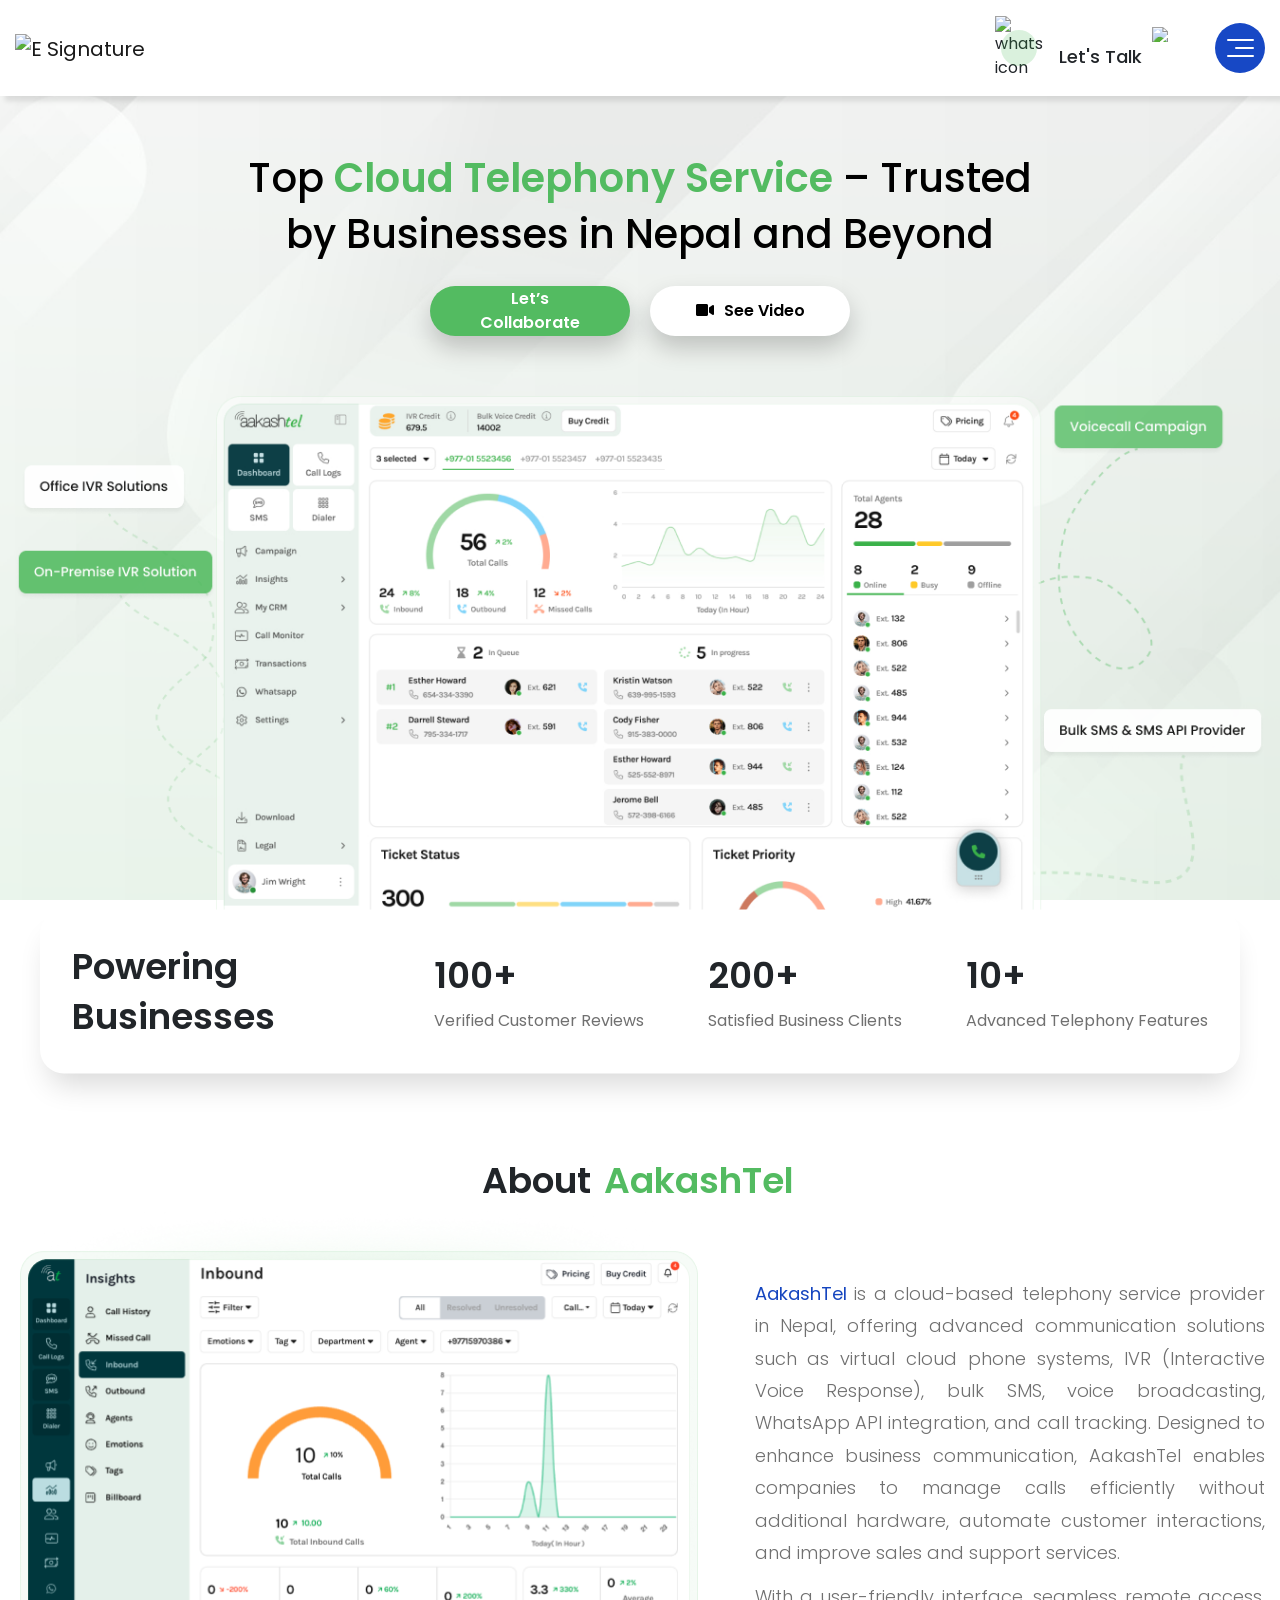
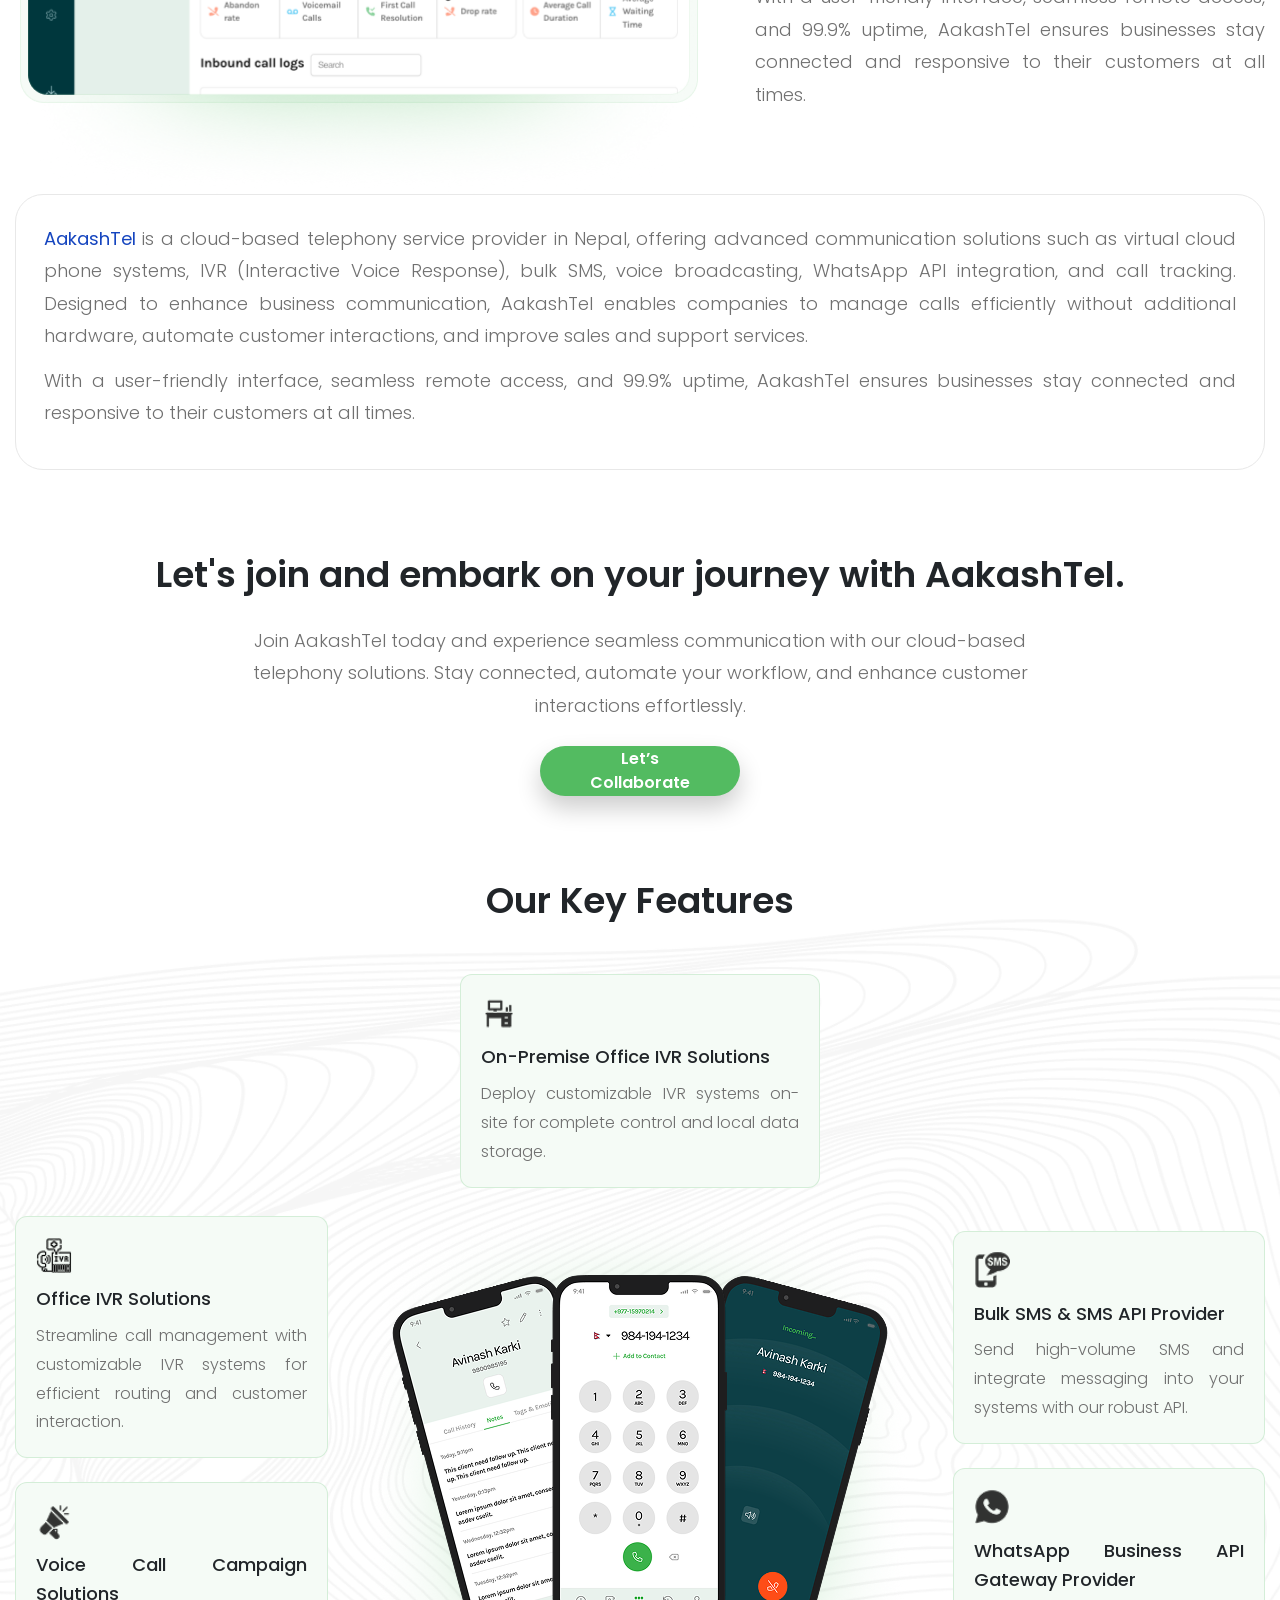
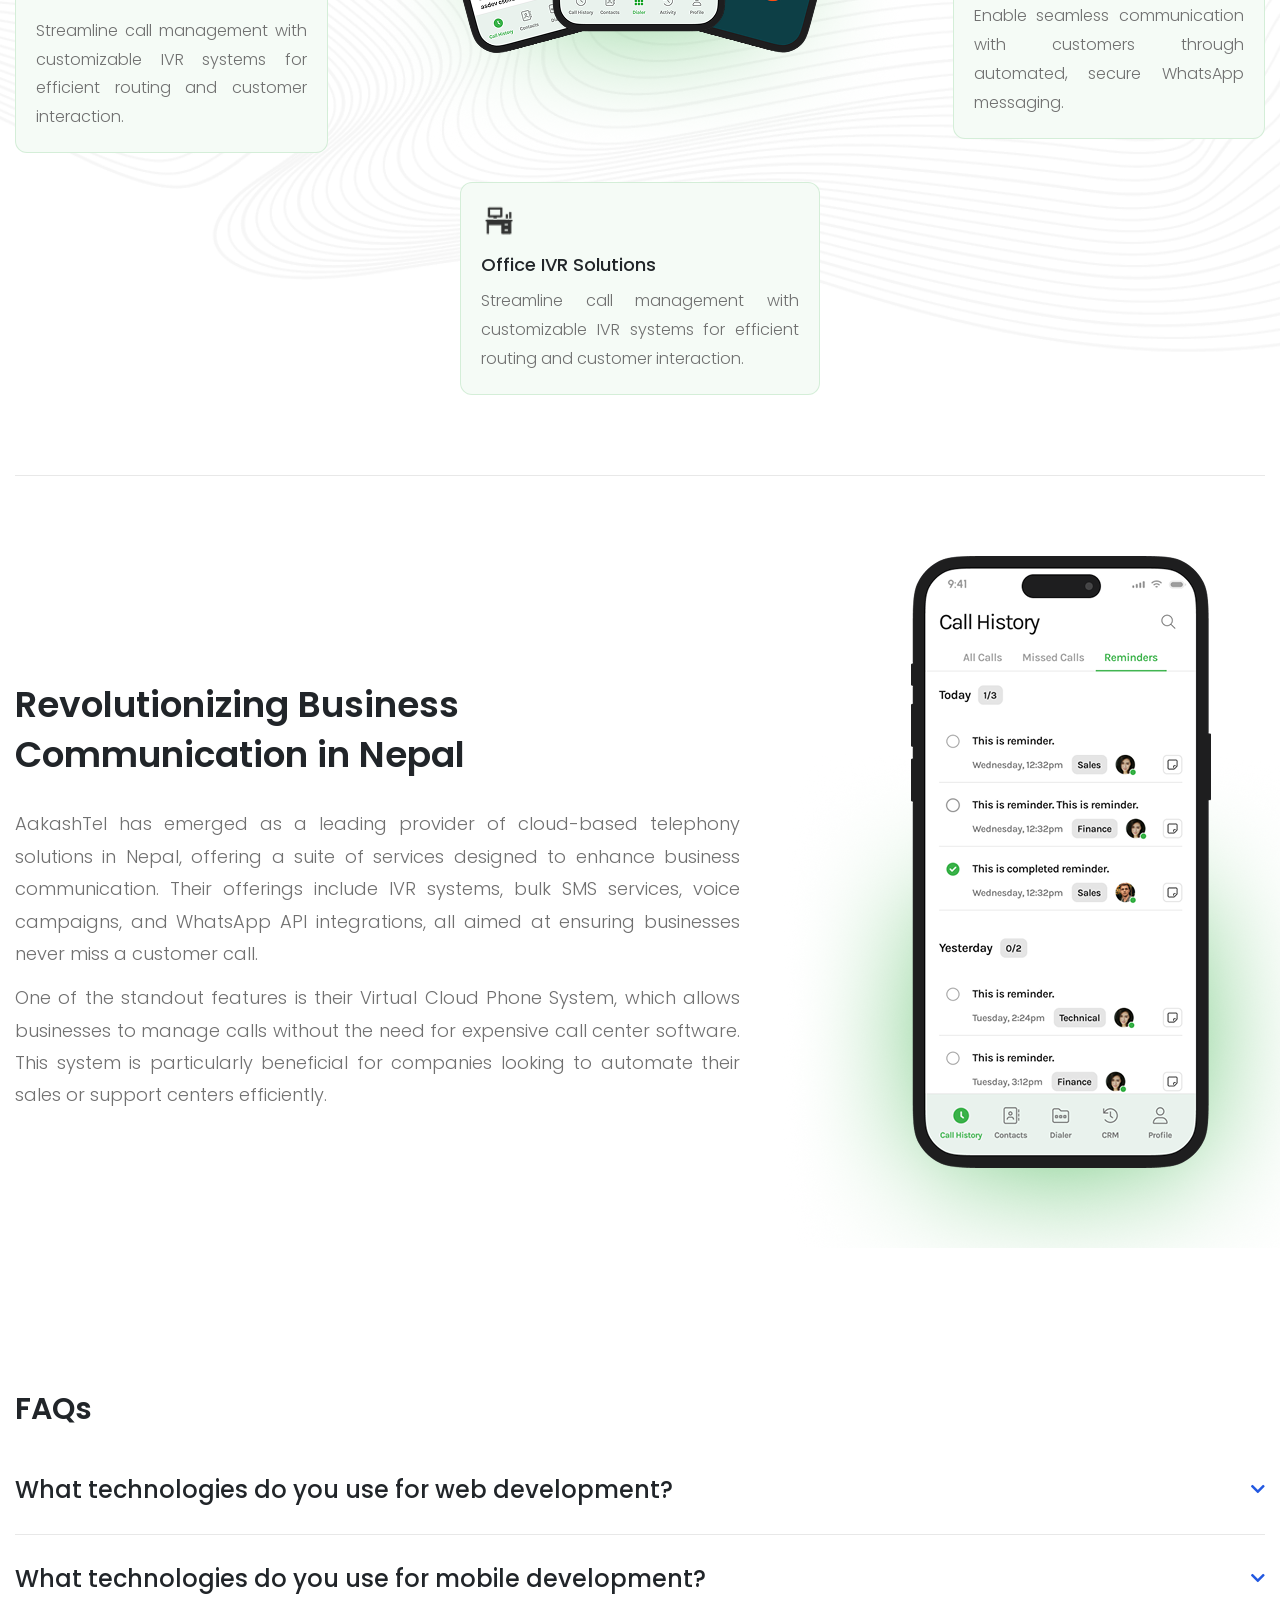
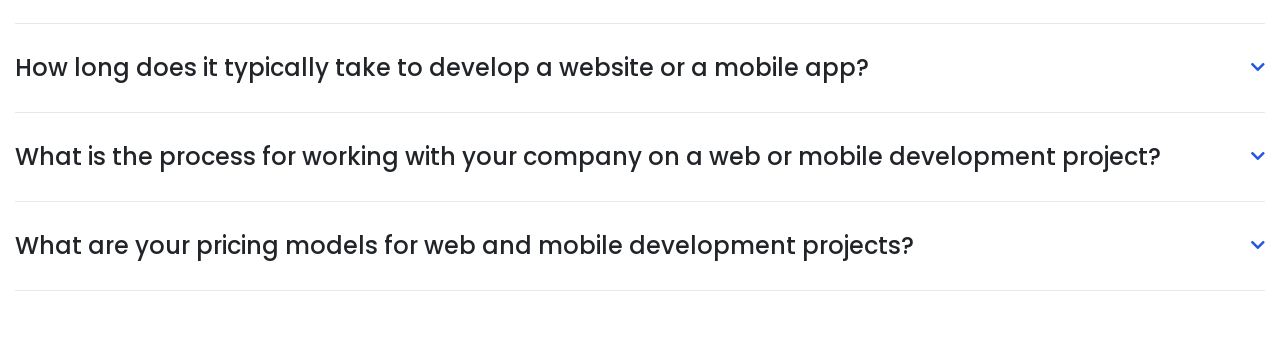
==== commit 3beea3d6: "pages managed" ====
--- a/products_single.html
+++ b/products_single.html
@@ -429,7 +429,8 @@
                             by Businesses in Nepal and Beyond
                         </h1>
                         <div class="e-button-group d-flex justify-content-center align-items-center">
-                            <a href="https://esignature.com.np/contact" class="btn btn-mantis e-button mt-4">
+                            <a href="https://esignature.com.np/contact" class="btn e-button mt-4"
+                                style="background:#53BB61;">
                                 <span class="link-content">Let’s Collaborate</span>
                             </a>
                             <a href="https://esignature.com.np/contact" class="btn btn-white e-button mt-4">
@@ -451,565 +452,197 @@
 
         <section class="e-products-stats">
             <div class="container">
-                <div class="e-products-stats-content bg-white d-flex align-items-center justify-content-between mx-auto">
+                <div
+                    class="e-products-stats-content bg-white d-flex align-items-center justify-content-between mx-auto">
                     <h2 class="products-stats-title h2 lh-1_4 font-semibold">Powering <br> Businesses</h2>
                     <div class="products-stats-list d-flex align-items-center">
                         <div class="products-stats-item d-flex flex-column align-items-start">
                             <span class="products-stats-val h2 font-semibold">100+</span>
-                            <span class="products-stats-label font-normal text-dim-gray text-custom-base">Verified Customer Reviews</span>
+                            <span class="products-stats-label font-normal text-dim-gray text-custom-base">Verified
+                                Customer Reviews</span>
                         </div>
                         <div class="products-stats-item d-flex flex-column align-items-start">
                             <span class="products-stats-val h2 font-semibold">200+</span>
-                            <span class="products-stats-label font-normal text-dim-gray text-custom-base">Satisfied Business Clients</span>
+                            <span class="products-stats-label font-normal text-dim-gray text-custom-base">Satisfied
+                                Business Clients</span>
                         </div>
                         <div class="products-stats-item d-flex flex-column align-items-start">
                             <span class="products-stats-val h2 font-semibold">10+</span>
-                            <span class="products-stats-label font-normal text-dim-gray text-custom-base">Advanced Telephony Features</span>
+                            <span class="products-stats-label font-normal text-dim-gray text-custom-base">Advanced
+                                Telephony Features</span>
                         </div>
                     </div>
                 </div>
             </div>
         </section>
 
-        <section class="e-products-content custom-py-6">
+        <section class="e-products-about">
             <div class="container">
-                <h2 class="font-semibold text-center">Our <span class="text-blue">Software</span> Products</h2>
-
-                <div class="e-products-fragments">
-                    <div class="e-products-fragment">
-                        <div class="products-fragment-head">
-                            <div class="products-fragment-info d-flex align-items-center justify-content-between">
-                                <div class="products-info-title">
-                                    <h3 class="products-info-title-text h2 font-semibold">AakashTel</h3>
-                                    <span class="text-custom text-custom-lg ">Call Center Software Solution</span>
-                                </div>
-                                <img class="products-info-logo w-100" src="images/products/aakashtel_logo.png" alt="">
-                            </div>
-
-                            <div class="products-fragment-trust d-flex align-items-center justify-content-between">
-                                <div class="products-trust-title">
-                                    <h3 class="h3 text-left">Trusted by 100+ Companies</h3>
-                                    <div class="d-flex align-items-center products-rating-reviews">
-                                        <div class="products-rating d-flex align-items-center">
-                                            <i class="fas fa-star"></i>
-                                            <i class="fas fa-star"></i>
-                                            <i class="fas fa-star"></i>
-                                            <i class="fas fa-star"></i>
-                                            <i class="fas fa-star"></i>
-                                        </div>
-                                        <span class="text-custom text-custom-sm products-reviews">(500+ Reviews)</span>
-                                    </div>
-                                </div>
-                                <div class="products-trust-companies d-flex align-items-center justify-content-end">
-                                    <div class="product-trust-company d-flex align-items-center justify-content-center">
-                                        <img src="images/products/Samsung.png" class="w-100" alt="" />
-                                    </div>
-                                    <div class="product-trust-company d-flex align-items-center justify-content-center">
-                                        <img src="images/products/NCHL-Logo.png" class="w-100" alt="" />
-                                    </div>
-                                    <div class="product-trust-company d-flex align-items-center justify-content-center">
-                                        <img src="images/products/shivam_logo_9.png" class="w-100" alt="" />
-                                    </div>
-                                    <div class="product-trust-company d-flex align-items-center justify-content-center">
-                                        <img src="images/products/800px-BritishCouncil_Logo.png" class="w-100" alt="" />
-                                    </div>
-                                    <div class="product-trust-company d-flex align-items-center justify-content-center">
-                                        <img src="images/products/wwf.png" class="w-100" alt="" />
-                                    </div>
-                                </div>
-                            </div>
-                        </div>
-                        <div class="products-fragment-showcase d-flex align-items-end justify-content-center">
-                            <img class="mx-auto" src="images/products/product_aakashtel_img.png" alt="" />
-                        </div>
-                        <div class="products-fragment-body">
-                            <h4 class="products-body-title h3 text-center">Stay Connected with Seamless Communication -
-                                AakashTel
-                            </h4>
-                            <div class="products-body-grid">
-                                <div class="products-body-text text-custom text-custom-lg custom-body-stylings">
-                                    <p>AakashTel is a leading cloud telephony service provider in Nepal, offering
-                                        advanced communication solutions to help businesses streamline customer
-                                        interactions. Their services include cloud call centers, interactive voice
-                                        response (IVR) systems, bulk SMS broadcasting, voice campaigns, and WhatsApp API
-                                        integrations. With AakashTel’s cloud-based call management system, businesses
-                                        can efficiently handle customer queries without the need for expensive hardware
-                                        or software. </p>
-                                    <p>Their office IVR system allows companies to create multi-layered call menus,
-                                        improving customer experience and directing callers to the right departments.
-                                    </p>
-                                </div>
-                                <div class="products-body-features">
-                                    <p class="text-custom-xl font-medium lh-1_6 mb-2">Top Features</p>
-                                    <ul class="products-features-list mb-0">
-                                        <li
-                                            class="products-features-item font-medium lh-1_6 d-flex align-items-center justify-content-start">
-                                            <span
-                                                class="features-item-icon bg-white d-inline-flex align-items-center justify-content-center">
-                                                <img src="images/products/grid_icon.png" alt="" />
-                                            </span>
-                                            <p class="mb-0 text-custom-lg text-black">Office IVR Solutions</p>
-                                        </li>
-                                        <li
-                                            class="products-features-item font-medium lh-1_6 d-flex align-items-center justify-content-start">
-                                            <span
-                                                class="features-item-icon bg-white d-inline-flex align-items-center justify-content-center">
-                                                <img src="images/products/speaker_icon.png" alt="" />
-                                            </span>
-                                            <p class="mb-0 text-custom-lg text-black">Voice Call Campaign Solutions</p>
-                                        </li>
-                                        <li
-                                            class="products-features-item font-medium lh-1_6 d-flex align-items-center justify-content-start">
-                                            <span
-                                                class="features-item-icon bg-white d-inline-flex align-items-center justify-content-center">
-                                                <img src="images/products/office_table_icon.png" alt="" />
-                                            </span>
-                                            <p class="mb-0 text-custom-lg text-black">On-Premise Office IVR Solutions
-                                            </p>
-                                        </li>
-                                        <li
-                                            class="products-features-item font-medium lh-1_6 d-flex align-items-center justify-content-start">
-                                            <span
-                                                class="features-item-icon bg-white d-inline-flex align-items-center justify-content-center">
-                                                <img src="images/products/sms_cloud_icon.png" alt="" />
-                                            </span>
-                                            <p class="mb-0 text-custom-lg text-black">Bulk SMS & SMS API Provider</p>
-                                        </li>
-                                        <li
-                                            class="products-features-item font-medium lh-1_6 d-flex align-items-center justify-content-start">
-                                            <span
-                                                class="features-item-icon bg-white d-inline-flex align-items-center justify-content-center">
-                                                <img src="images/products/call_whatsapp_icon.png" alt="" />
-                                            </span>
-                                            <p class="mb-0 text-custom-lg text-black">WhatsApp Business API Gateway
-                                                Provider</p>
-                                        </li>
-                                    </ul>
-                                </div>
-                            </div>
-                            <div class="d-flex align-items-center justify-content-center e-button-group">
-                                <a href="https://esignature.com.np/contact" class="btn btn-blue e-button">
-                                    <span class="e-button-text link-content">Explore Now</span>
-                                </a>
-                                <a href="https://esignature.com.np/contact"
-                                    class="btn btn-blue e-button e-button-dark-outline">
-                                    <span class="e-button-text link-content">Try Now</span>
-                                    <span class="e-button-icon link-content">
-                                        <i class="fas fa-arrow-right"></i>
-                                    </span>
-                                </a>
-                            </div>
-                        </div>
-                    </div>
-
-                    <div class="e-products-fragment">
-                        <div class="products-fragment-head">
-                            <div class="products-fragment-info d-flex align-items-center justify-content-between">
-                                <div class="products-info-title">
-                                    <h3 class="products-info-title-text h2 font-semibold">Aakash SMS</h3>
-                                    <span class="text-custom text-custom-lg ">Call Center Software Solution</span>
-                                </div>
-                                <img class="products-info-logo w-100" src="images/products/aakashsms_logo.png" alt="">
-                            </div>
-
-                            <div class="products-fragment-trust d-flex align-items-center justify-content-between">
-                                <div class="products-trust-title">
-                                    <h3 class="h3 text-left">Trusted by 100+ Companies</h3>
-                                    <div class="d-flex align-items-center products-rating-reviews">
-                                        <div class="products-rating d-flex align-items-center">
-                                            <i class="fas fa-star"></i>
-                                            <i class="fas fa-star"></i>
-                                            <i class="fas fa-star"></i>
-                                            <i class="fas fa-star"></i>
-                                            <i class="fas fa-star"></i>
-                                        </div>
-                                        <span class="text-custom text-custom-sm products-reviews">(500+ Reviews)</span>
-                                    </div>
-                                </div>
-                                <div class="products-trust-companies d-flex align-items-center justify-content-end">
-                                    <div class="product-trust-company d-flex align-items-center justify-content-center">
-                                        <img src="images/products/Samsung.png" class="w-100" alt="" />
-                                    </div>
-                                    <div class="product-trust-company d-flex align-items-center justify-content-center">
-                                        <img src="images/products/Ministry-of-Foreign-Affairs.png" class="w-100"
-                                            alt="" />
-                                    </div>
-                                    <div class="product-trust-company d-flex align-items-center justify-content-center">
-                                        <img src="images/products/Institute-of-Medicine.png" class="w-100" alt="" />
-                                    </div>
-                                    <div class="product-trust-company d-flex align-items-center justify-content-center">
-                                        <img src="images/products/800px-BritishCouncil_Logo.png" class="w-100" alt="" />
-                                    </div>
-                                    <div class="product-trust-company d-flex align-items-center justify-content-center">
-                                        <img src="images/products/Ministry-of-Environment-and-Forestry.png"
-                                            class="w-100" alt="" />
-                                    </div>
-                                    <div class="product-trust-company d-flex align-items-center justify-content-center">
-                                        <img src="images/products//Batas.png" class="w-100" alt="" />
-                                    </div>
-                                    <div class="product-trust-company d-flex align-items-center justify-content-center">
-                                        <img src="images/products/CGIM.png" class="w-100" alt="" />
-                                    </div>
-                                    <div class="product-trust-company d-flex align-items-center justify-content-center">
-                                        <img src="images/products/Marriot.png" class="w-100" alt="" />
-                                    </div>
-                                    <div class="product-trust-company d-flex align-items-center justify-content-center">
-                                        <img src="images/products/kbrand.png" class="w-100" alt="" />
-                                    </div>
-                                    <div class="product-trust-company d-flex align-items-center justify-content-center">
-                                        <img src="images/products/kbrand.png" class="w-100" alt="" />
-                                    </div>
-                                    <div class="product-trust-company d-flex align-items-center justify-content-center">
-                                        <img src="images/products/Subisu.png" class="w-100" alt="" />
-                                    </div>
-                                    <div class="product-trust-company d-flex align-items-center justify-content-center">
-                                        <img src="images/products/RK-Golchha-Group.png" class="w-100" alt="" />
-                                    </div>
-                                </div>
-                            </div>
-                        </div>
-                        <div class="products-fragment-showcase d-flex align-items-end justify-content-center">
-                            <img class="mx-auto" src="images/products/product_aakashsms_img.png" alt="" />
-                        </div>
-                        <div class="products-fragment-body">
-                            <h4 class="products-body-title h3 text-center">Stay Connected with Seamless Communication -
-                                AakashTel
-                            </h4>
-                            <div class="products-body-grid">
-                                <div class="products-body-text text-custom text-custom-lg custom-body-stylings">
-                                    <p>AakashTel is a leading cloud telephony service provider in Nepal, offering
-                                        advanced communication solutions to help businesses streamline customer
-                                        interactions. Their services include cloud call centers, interactive voice
-                                        response (IVR) systems, bulk SMS broadcasting, voice campaigns, and WhatsApp API
-                                        integrations. With AakashTel’s cloud-based call management system, businesses
-                                        can efficiently handle customer queries without the need for expensive hardware
-                                        or software. </p>
-                                    <p>Their office IVR system allows companies to create multi-layered call menus,
-                                        improving customer experience and directing callers to the right departments.
-                                    </p>
-                                </div>
-                                <div class="products-body-features">
-                                    <p class="text-custom-xl font-medium lh-1_6 mb-2">Top Features</p>
-                                    <ul class="products-features-list mb-0">
-                                        <li
-                                            class="products-features-item font-medium lh-1_6 d-flex align-items-center justify-content-start">
-                                            <span
-                                                class="features-item-icon bg-white d-inline-flex align-items-center justify-content-center">
-                                                <img src="images/products/grid_icon.png" alt="" />
-                                            </span>
-                                            <p class="mb-0 text-custom-lg text-black">Office IVR Solutions</p>
-                                        </li>
-                                        <li
-                                            class="products-features-item font-medium lh-1_6 d-flex align-items-center justify-content-start">
-                                            <span
-                                                class="features-item-icon bg-white d-inline-flex align-items-center justify-content-center">
-                                                <img src="images/products/speaker_icon.png" alt="" />
-                                            </span>
-                                            <p class="mb-0 text-custom-lg text-black">Voice Call Campaign Solutions</p>
-                                        </li>
-                                        <li
-                                            class="products-features-item font-medium lh-1_6 d-flex align-items-center justify-content-start">
-                                            <span
-                                                class="features-item-icon bg-white d-inline-flex align-items-center justify-content-center">
-                                                <img src="images/products/office_table_icon.png" alt="" />
-                                            </span>
-                                            <p class="mb-0 text-custom-lg text-black">On-Premise Office IVR Solutions
-                                            </p>
-                                        </li>
-                                        <li
-                                            class="products-features-item font-medium lh-1_6 d-flex align-items-center justify-content-start">
-                                            <span
-                                                class="features-item-icon bg-white d-inline-flex align-items-center justify-content-center">
-                                                <img src="images/products/sms_cloud_icon.png" alt="" />
-                                            </span>
-                                            <p class="mb-0 text-custom-lg text-black">Bulk SMS & SMS API Provider</p>
-                                        </li>
-                                        <li
-                                            class="products-features-item font-medium lh-1_6 d-flex align-items-center justify-content-start">
-                                            <span
-                                                class="features-item-icon bg-white d-inline-flex align-items-center justify-content-center">
-                                                <img src="images/products/call_whatsapp_icon.png" alt="" />
-                                            </span>
-                                            <p class="mb-0 text-custom-lg text-black">WhatsApp Business API Gateway
-                                                Provider</p>
-                                        </li>
-                                    </ul>
-                                </div>
-                            </div>
-                            <div class="d-flex align-items-center justify-content-center e-button-group">
-                                <a href="https://esignature.com.np/contact" class="btn btn-blue e-button">
-                                    <span class="e-button-text link-content">Explore Now</span>
-                                </a>
-                                <a href="https://esignature.com.np/contact"
-                                    class="btn btn-blue e-button e-button-dark-outline">
-                                    <span class="e-button-text link-content">Try Now</span>
-                                    <span class="e-button-icon link-content">
-                                        <i class="fas fa-arrow-right"></i>
-                                    </span>
-                                </a>
-                            </div>
-                        </div>
-                    </div>
-
-                    <div class="e-products-fragment">
-                        <div class="products-fragment-head">
-                            <div class="products-fragment-info d-flex align-items-center justify-content-between">
-                                <div class="products-info-title">
-                                    <h3 class="products-info-title-text h2 font-semibold">E-commerce CMS</h3>
-                                    <span class="text-custom text-custom-lg ">Call Center Software Solution</span>
-                                </div>
-                                <img class="products-info-logo w-100" src="images/products/aakashtel_logo.png" alt="">
-                            </div>
-
-                            <div class="products-fragment-trust d-flex align-items-center justify-content-between">
-                                <div class="products-trust-title">
-                                    <h3 class="h3 text-left">Trusted by 100+ Companies</h3>
-                                    <div class="d-flex align-items-center products-rating-reviews">
-                                        <div class="products-rating d-flex align-items-center">
-                                            <i class="fas fa-star"></i>
-                                            <i class="fas fa-star"></i>
-                                            <i class="fas fa-star"></i>
-                                            <i class="fas fa-star"></i>
-                                            <i class="fas fa-star"></i>
-                                        </div>
-                                        <span class="text-custom text-custom-sm products-reviews">(500+ Reviews)</span>
-                                    </div>
-                                </div>
-                                <div class="products-trust-companies d-flex align-items-center justify-content-end">
-                                    <div class="product-trust-company d-flex align-items-center justify-content-center">
-                                        <img src="images/products/Samsung.png" class="w-100" alt="" />
-                                    </div>
-                                    <div class="product-trust-company d-flex align-items-center justify-content-center">
-                                        <img src="images/products/NCHL-Logo.png" class="w-100" alt="" />
-                                    </div>
-                                    <div class="product-trust-company d-flex align-items-center justify-content-center">
-                                        <img src="images/products/shivam_logo_9.png" class="w-100" alt="" />
-                                    </div>
-                                    <div class="product-trust-company d-flex align-items-center justify-content-center">
-                                        <img src="images/products/800px-BritishCouncil_Logo.png" class="w-100" alt="" />
-                                    </div>
-                                    <div class="product-trust-company d-flex align-items-center justify-content-center">
-                                        <img src="images/products/wwf.png" class="w-100" alt="" />
-                                    </div>
-                                    <div class="product-trust-company d-flex align-items-center justify-content-center">
-                                        <img src="images/products/kbrand.png" class="w-100" alt="" />
-                                    </div>
-                                    <div class="product-trust-company d-flex align-items-center justify-content-center">
-                                        <img src="images/products/Subisu.png" class="w-100" alt="" />
-                                    </div>
-                                    <div class="product-trust-company d-flex align-items-center justify-content-center">
-                                        <img src="images/products/RK-Golchha-Group.png" class="w-100" alt="" />
-                                    </div>
-                                </div>
-                            </div>
-                        </div>
-                        <div class="products-fragment-showcase d-flex align-items-end justify-content-center">
-                            <img class="mx-auto" src="images/products/product_ecommercecms_img.png" alt="" />
-                        </div>
-                        <div class="products-fragment-body">
-                            <h4 class="products-body-title h3 text-center">Stay Connected with Seamless Communication -
-                                AakashTel
-                            </h4>
-                            <div class="products-body-grid">
-                                <div class="products-body-text text-custom text-custom-lg custom-body-stylings">
-                                    <p>AakashTel is a leading cloud telephony service provider in Nepal, offering
-                                        advanced communication solutions to help businesses streamline customer
-                                        interactions. Their services include cloud call centers, interactive voice
-                                        response (IVR) systems, bulk SMS broadcasting, voice campaigns, and WhatsApp API
-                                        integrations. With AakashTel’s cloud-based call management system, businesses
-                                        can efficiently handle customer queries without the need for expensive hardware
-                                        or software. </p>
-                                    <p>Their office IVR system allows companies to create multi-layered call menus,
-                                        improving customer experience and directing callers to the right departments.
-                                    </p>
-                                </div>
-                                <div class="products-body-features">
-                                    <p class="text-custom-xl font-medium lh-1_6 mb-2">Top Features</p>
-                                    <ul class="products-features-list mb-0">
-                                        <li
-                                            class="products-features-item font-medium lh-1_6 d-flex align-items-center justify-content-start">
-                                            <span
-                                                class="features-item-icon bg-white d-inline-flex align-items-center justify-content-center">
-                                                <img src="images/products/grid_icon.png" alt="" />
-                                            </span>
-                                            <p class="mb-0 text-custom-lg text-black">Office IVR Solutions</p>
-                                        </li>
-                                        <li
-                                            class="products-features-item font-medium lh-1_6 d-flex align-items-center justify-content-start">
-                                            <span
-                                                class="features-item-icon bg-white d-inline-flex align-items-center justify-content-center">
-                                                <img src="images/products/speaker_icon.png" alt="" />
-                                            </span>
-                                            <p class="mb-0 text-custom-lg text-black">Voice Call Campaign Solutions</p>
-                                        </li>
-                                        <li
-                                            class="products-features-item font-medium lh-1_6 d-flex align-items-center justify-content-start">
-                                            <span
-                                                class="features-item-icon bg-white d-inline-flex align-items-center justify-content-center">
-                                                <img src="images/products/office_table_icon.png" alt="" />
-                                            </span>
-                                            <p class="mb-0 text-custom-lg text-black">On-Premise Office IVR Solutions
-                                            </p>
-                                        </li>
-                                        <li
-                                            class="products-features-item font-medium lh-1_6 d-flex align-items-center justify-content-start">
-                                            <span
-                                                class="features-item-icon bg-white d-inline-flex align-items-center justify-content-center">
-                                                <img src="images/products/sms_cloud_icon.png" alt="" />
-                                            </span>
-                                            <p class="mb-0 text-custom-lg text-black">Bulk SMS & SMS API Provider</p>
-                                        </li>
-                                        <li
-                                            class="products-features-item font-medium lh-1_6 d-flex align-items-center justify-content-start">
-                                            <span
-                                                class="features-item-icon bg-white d-inline-flex align-items-center justify-content-center">
-                                                <img src="images/products/call_whatsapp_icon.png" alt="" />
-                                            </span>
-                                            <p class="mb-0 text-custom-lg text-black">WhatsApp Business API Gateway
-                                                Provider</p>
-                                        </li>
-                                    </ul>
-                                </div>
-                            </div>
-                            <div class="d-flex align-items-center justify-content-center e-button-group">
-                                <a href="https://esignature.com.np/contact" class="btn btn-blue e-button">
-                                    <span class="e-button-text link-content">Explore Now</span>
-                                </a>
-                                <a href="https://esignature.com.np/contact"
-                                    class="btn btn-blue e-button e-button-dark-outline">
-                                    <span class="e-button-text link-content">Try Now</span>
-                                    <span class="e-button-icon link-content">
-                                        <i class="fas fa-arrow-right"></i>
-                                    </span>
-                                </a>
-                            </div>
-                        </div>
-                    </div>
-
-                    <div class="e-products-fragment">
-                        <div class="products-fragment-head">
-                            <div class="products-fragment-info d-flex align-items-center justify-content-between">
-                                <div class="products-info-title">
-                                    <h3 class="products-info-title-text h2 font-semibold">General CMS</h3>
-                                    <span class="text-custom text-custom-lg ">Call Center Software Solution</span>
-                                </div>
-                                <img class="products-info-logo w-100" src="images/products/aakashtel_logo.png" alt="">
-                            </div>
-
-                            <div class="products-fragment-trust d-flex align-items-center justify-content-between">
-                                <div class="products-trust-title">
-                                    <h3 class="h3 text-left">Trusted by 100+ Companies</h3>
-                                    <div class="d-flex align-items-center products-rating-reviews">
-                                        <div class="products-rating d-flex align-items-center">
-                                            <i class="fas fa-star"></i>
-                                            <i class="fas fa-star"></i>
-                                            <i class="fas fa-star"></i>
-                                            <i class="fas fa-star"></i>
-                                            <i class="fas fa-star"></i>
-                                        </div>
-                                        <span class="text-custom text-custom-sm products-reviews">(500+ Reviews)</span>
-                                    </div>
-                                </div>
-                                <div class="products-trust-companies d-flex align-items-center justify-content-end">
-                                    <div class="product-trust-company d-flex align-items-center justify-content-center">
-                                        <img src="images/products/Samsung.png" class="w-100" alt="" />
-                                    </div>
-                                    <div class="product-trust-company d-flex align-items-center justify-content-center">
-                                        <img src="images/products/NCHL-Logo.png" class="w-100" alt="" />
-                                    </div>
-                                    <div class="product-trust-company d-flex align-items-center justify-content-center">
-                                        <img src="images/products/shivam_logo_9.png" class="w-100" alt="" />
-                                    </div>
-                                    <div class="product-trust-company d-flex align-items-center justify-content-center">
-                                        <img src="images/products/800px-BritishCouncil_Logo.png" class="w-100" alt="" />
-                                    </div>
-                                    <div class="product-trust-company d-flex align-items-center justify-content-center">
-                                        <img src="images/products/wwf.png" class="w-100" alt="" />
-                                    </div>
-                                </div>
-                            </div>
-                        </div>
-                        <div class="products-fragment-showcase d-flex align-items-end justify-content-center">
-                            <img class="mx-auto" src="images/products/product_generalcmd_img.png" alt="" />
-                        </div>
-                        <div class="products-fragment-body">
-                            <h4 class="products-body-title h3 text-center">Stay Connected with Seamless Communication -
-                                AakashTel
-                            </h4>
-                            <div class="products-body-grid">
-                                <div class="products-body-text text-custom text-custom-lg custom-body-stylings">
-                                    <p>AakashTel is a leading cloud telephony service provider in Nepal, offering
-                                        advanced communication solutions to help businesses streamline customer
-                                        interactions. Their services include cloud call centers, interactive voice
-                                        response (IVR) systems, bulk SMS broadcasting, voice campaigns, and WhatsApp API
-                                        integrations. With AakashTel’s cloud-based call management system, businesses
-                                        can efficiently handle customer queries without the need for expensive hardware
-                                        or software. </p>
-                                    <p>Their office IVR system allows companies to create multi-layered call menus,
-                                        improving customer experience and directing callers to the right departments.
-                                    </p>
-                                </div>
-                                <div class="products-body-features">
-                                    <p class="text-custom-xl font-medium lh-1_6 mb-2">Top Features</p>
-                                    <ul class="products-features-list mb-0">
-                                        <li
-                                            class="products-features-item font-medium lh-1_6 d-flex align-items-center justify-content-start">
-                                            <span
-                                                class="features-item-icon bg-white d-inline-flex align-items-center justify-content-center">
-                                                <img src="images/products/grid_icon.png" alt="" />
-                                            </span>
-                                            <p class="mb-0 text-custom-lg text-black">Office IVR Solutions</p>
-                                        </li>
-                                        <li
-                                            class="products-features-item font-medium lh-1_6 d-flex align-items-center justify-content-start">
-                                            <span
-                                                class="features-item-icon bg-white d-inline-flex align-items-center justify-content-center">
-                                                <img src="images/products/speaker_icon.png" alt="" />
-                                            </span>
-                                            <p class="mb-0 text-custom-lg text-black">Voice Call Campaign Solutions</p>
-                                        </li>
-                                        <li
-                                            class="products-features-item font-medium lh-1_6 d-flex align-items-center justify-content-start">
-                                            <span
-                                                class="features-item-icon bg-white d-inline-flex align-items-center justify-content-center">
-                                                <img src="images/products/office_table_icon.png" alt="" />
-                                            </span>
-                                            <p class="mb-0 text-custom-lg text-black">On-Premise Office IVR Solutions
-                                            </p>
-                                        </li>
-                                        <li
-                                            class="products-features-item font-medium lh-1_6 d-flex align-items-center justify-content-start">
-                                            <span
-                                                class="features-item-icon bg-white d-inline-flex align-items-center justify-content-center">
-                                                <img src="images/products/sms_cloud_icon.png" alt="" />
-                                            </span>
-                                            <p class="mb-0 text-custom-lg text-black">Bulk SMS & SMS API Provider</p>
-                                        </li>
-                                        <li
-                                            class="products-features-item font-medium lh-1_6 d-flex align-items-center justify-content-start">
-                                            <span
-                                                class="features-item-icon bg-white d-inline-flex align-items-center justify-content-center">
-                                                <img src="images/products/call_whatsapp_icon.png" alt="" />
-                                            </span>
-                                            <p class="mb-0 text-custom-lg text-black">WhatsApp Business API Gateway
-                                                Provider</p>
-                                        </li>
-                                    </ul>
-                                </div>
-                            </div>
-                            <div class="d-flex align-items-center justify-content-center e-button-group">
-                                <a href="https://esignature.com.np/contact" class="btn btn-blue e-button">
-                                    <span class="e-button-text link-content">Explore Now</span>
-                                </a>
-                                <a href="https://esignature.com.np/contact"
-                                    class="btn btn-blue e-button e-button-dark-outline">
-                                    <span class="e-button-text link-content">Try Now</span>
-                                    <span class="e-button-icon link-content">
-                                        <i class="fas fa-arrow-right"></i>
-                                    </span>
-                                </a>
-                            </div>
-                        </div>
+                <h2 class="font-semibold text-center">About <span class="text-blue"
+                        style="color:#53BB61;">AakashTel</span></h2>
+                <div class="products-about-grid">
+                    <div class="products-about-img">
+                        <img class="w-100" src="images/products/aakashtel_about_img.png" />
+                    </div>
+                    <div class="products-about-text text-custom text-custom-lg custom-body-stylings link-visible">
+                        <p><a href="#">AakashTel</a> is a cloud-based telephony service provider in Nepal, offering
+                            advanced communication solutions such as virtual cloud phone systems, IVR (Interactive Voice
+                            Response), bulk SMS, voice broadcasting, WhatsApp API integration, and call tracking.
+                            Designed to enhance business communication, AakashTel enables companies to manage calls
+                            efficiently without additional hardware, automate customer interactions, and improve sales
+                            and support services. </p>
+                        <p>With a user-friendly interface, seamless remote access, and 99.9% uptime, AakashTel ensures
+                            businesses stay connected and responsive to their customers at all times.</p>
+                    </div>
+                </div>
+                <div class="products-about-text2 text-custom text-custom-lg custom-body-stylings link-visible">
+                    <p><a href="#">AakashTel</a> is a cloud-based telephony service provider in Nepal, offering advanced
+                        communication solutions such as virtual cloud phone systems, IVR (Interactive Voice Response),
+                        bulk SMS, voice broadcasting, WhatsApp API integration, and call tracking. Designed to enhance
+                        business communication, AakashTel enables companies to manage calls efficiently without
+                        additional hardware, automate customer interactions, and improve sales and support services.
+                    </p>
+                    <p>With a user-friendly interface, seamless remote access, and 99.9% uptime, AakashTel ensures
+                        businesses stay connected and responsive to their customers at all times.</p>
+                </div>
+            </div>
+        </section>
+
+        <section class="e-products-join">
+            <div class="container">
+                <div class="products-join-content">
+                    <h2 class="font-semibold text-center">Let's join and embark on your journey with AakashTel.</h2>
+                    <div class="text-custom text-custom-lg custom-body-stylings mx-auto link-visible text-center">
+                        Join AakashTel today and experience seamless communication with our cloud-based telephony
+                        solutions. Stay connected, automate your workflow, and enhance customer interactions
+                        effortlessly.
+                    </div>
+                    <div class="e-button-group d-flex justify-content-center">
+                        <a href="https://esignature.com.np/contact" class="btn  e-button" style="background:#53BB61;">
+                            <span class="link-content">Let’s Collaborate</span>
+                        </a>
+                    </div>
+                </div>
+            </div>
+        </section>
+
+        <section class="e-products-feat-segment">
+            <div class="container">
+                <div class="products-feat-segment-content">
+                    <h2 class="font-semibold text-center">Our Key Features</h2>
+                    <div class="products-feat-segment-list custom-mt-5">
+                        <div class="products-feat-segment-top d-flex justify-content-center">
+                            <div class="products-feat-segment-item"
+                                style="background: #F5FBF6; border: 1px solid rgb(83, 187, 97, 0.2)">
+                                <div class="features-item-icon d-inline-flex align-items-center justify-content-start">
+                                    <img class="w-100" src="images/products/office_table_icon.png" alt="" />
+                                </div>
+                                <h4 class="features-item-title lh-1_6 text-custom-lg">On-Premise Office IVR Solutions
+                                </h4>
+                                <div
+                                    class="text-custom text-custom-base custom-body-stylings mx-auto link-visible mt-2">
+                                    Deploy customizable IVR systems on-site for complete control and local data storage.
+                                </div>
+                            </div>
+                        </div>
+
+                        <div class="products-feat-segment-mid d-flex justify-content-center">
+                            <div class="products-feat-segment-group">
+                                <div class="products-feat-segment-item"
+                                    style="background: #F5FBF6; border: 1px solid rgb(83, 187, 97, 0.2)">
+                                    <div
+                                        class="features-item-icon d-inline-flex align-items-center justify-content-start">
+                                        <img class="w-100" src="images/products/ivr_icon.png" alt="" />
+                                    </div>
+                                    <h4 class="features-item-title lh-1_6 text-custom-lg">Office IVR Solutions</h4>
+                                    <div
+                                        class="text-custom text-custom-base custom-body-stylings mx-auto link-visible mt-2">
+                                        Streamline call management with customizable IVR systems for efficient routing
+                                        and customer interaction.
+                                    </div>
+                                </div>
+                                <div class="products-feat-segment-item"
+                                    style="background: #F5FBF6; border: 1px solid rgb(83, 187, 97, 0.2)">
+                                    <div
+                                        class="features-item-icon d-inline-flex align-items-center justify-content-start">
+                                        <img class="w-100" src="images/products/speaker_icon.png" alt="" />
+                                    </div>
+                                    <h4 class="features-item-title lh-1_6 text-custom-lg">Voice Call Campaign Solutions
+                                    </h4>
+                                    <div
+                                        class="text-custom text-custom-base custom-body-stylings mx-auto link-visible mt-2">
+                                        Streamline call management with customizable IVR systems for efficient routing
+                                        and customer interaction.
+                                    </div>
+                                </div>
+                            </div>
+                            <div class="products-feat-segment-hero d-flex align-items-center justify-content-center">
+                                <img src="images/products/features_aakashtel_hero.png" alt="" />
+                            </div>
+                            <div class="products-feat-segment-group">
+                                <div class="products-feat-segment-item"
+                                    style="background: #F5FBF6; border: 1px solid rgb(83, 187, 97, 0.2)">
+                                    <div
+                                        class="features-item-icon d-inline-flex align-items-center justify-content-start">
+                                        <img class="w-100" src="images/products/sms_cloud_icon.png" alt="" />
+                                    </div>
+                                    <h4 class="features-item-title lh-1_6 text-custom-lg">Bulk SMS & SMS API Provider
+                                    </h4>
+                                    <div
+                                        class="text-custom text-custom-base custom-body-stylings mx-auto link-visible mt-2">
+                                        Send high-volume SMS and integrate messaging into your systems with our robust
+                                        API.
+                                    </div>
+                                </div>
+                                <div class="products-feat-segment-item"
+                                    style="background: #F5FBF6; border: 1px solid rgb(83, 187, 97, 0.2)">
+                                    <div
+                                        class="features-item-icon d-inline-flex align-items-center justify-content-start">
+                                        <img class="w-100" src="images/products/call_whatsapp_icon.png" alt="" />
+                                    </div>
+                                    <h4 class="features-item-title lh-1_6 text-custom-lg">WhatsApp Business API Gateway
+                                        Provider</h4>
+                                    <div
+                                        class="text-custom text-custom-base custom-body-stylings mx-auto link-visible mt-2">
+                                        Enable seamless communication with customers through automated, secure WhatsApp
+                                        messaging.
+                                    </div>
+                                </div>
+                            </div>
+                        </div>
+
+                        <div class="products-feat-segment-bottom d-flex justify-content-center">
+                            <div class="products-feat-segment-item"
+                                style="background: #F5FBF6; border: 1px solid rgb(83, 187, 97, 0.2)">
+                                <div class="features-item-icon d-inline-flex align-items-center justify-content-start">
+                                    <img class="w-100" src="images/products/office_table_icon.png" alt="" />
+                                </div>
+                                <h4 class="features-item-title lh-1_6 text-custom-lg">Office IVR Solutions</h4>
+                                <div
+                                    class="text-custom text-custom-base custom-body-stylings mx-auto link-visible mt-2">
+                                    Streamline call management with customizable IVR systems for efficient routing and
+                                    customer interaction.
+                                </div>
+                            </div>
+                        </div>
+                    </div>
+                </div>
+            </div>
+        </section>
+
+        <section class="e-products-infosegment">
+            <div class="container">
+                <div class="products-infosegment-grid">
+                    <div class="products-infosegment-text">
+                        <h2 class="font-semibold h2 text-left infosegment-title">Revolutionizing
+                            Business Communication in Nepal</h2>
+                        <div class="text-custom text-custom-lg custom-body-stylings mx-auto link-visible">
+                            <p>AakashTel has emerged as a leading provider of cloud-based telephony solutions in Nepal, offering a suite of services designed to enhance business communication. Their offerings include IVR systems, bulk SMS services, voice campaigns, and WhatsApp API integrations, all aimed at ensuring businesses never miss a customer call.</p>
+                            <p>One of the standout features is their Virtual Cloud Phone System, which allows businesses to manage calls without the need for expensive call center software. This system is particularly beneficial for companies looking to automate their sales or support centers efficiently.</p>
+                        </div>
+                    </div>
+                    <div class="products-infosegment-img">
+                        <img src="images/products/product_aakashtel_block1_img.png" alt = "" />
                     </div>
                 </div>
             </div>
--- a/css/main.css
+++ b/css/main.css
@@ -9306,6 +9306,75 @@
 .products-stats-item{
   row-gap: 8px;
 }
+.products-about-grid{
+  display: grid;
+  grid-template-columns: 55% auto;
+  align-items: center;
+  gap: 52px;
+}
+.products-about-text {
+  padding: 32px 0;
+}
+
+.products-about-text2{
+  border: 1px solid #E8E8E8;
+  padding: 28px;
+  border-radius: 28px;
+}
+.e-products-about{
+  padding-bottom: 80px;
+}
+.products-join-content .custom-body-stylings{
+  max-width: 844px;
+  margin: 24px 0;
+}
+
+.e-products-feat-segment{
+  background: url("../images/products/feature_wave_bg.png") center/cover no-repeat;
+  padding: 40px 0;
+  margin: 40px 0;
+  min-height: 100vh;
+}
+
+.products-feat-segment-item{
+  padding: 20px!important;
+  border-radius: 12px;
+  max-width: 360px;
+}
+
+.products-feat-segment-item .features-item-icon{
+  margin-bottom: 12px;
+  width: 36px;
+  height: 36px;
+}
+.products-feat-segment-mid{
+  display: grid;
+  grid-template-columns: repeat(3, 1fr);
+  align-items: center;
+  gap: 40px;
+}
+.products-feat-segment-group{
+  display: grid;
+  gap: 24px;
+}
+.products-feat-segment-list{
+  display: grid;
+  align-items: start;
+  gap: 24px;
+}
+
+.e-products-infosegment .infosegment-title{
+  margin-bottom: 28px;
+}
+
+.products-infosegment-grid{
+  display: grid;
+  grid-template-columns: 58% auto;
+  align-items: center;
+  gap: 40px;
+  border-top: 1px solid #E8E8E8;
+  padding: 80px 0;
+}
 
 @media(min-width: 576px){
   .e-services-text-block .h2{
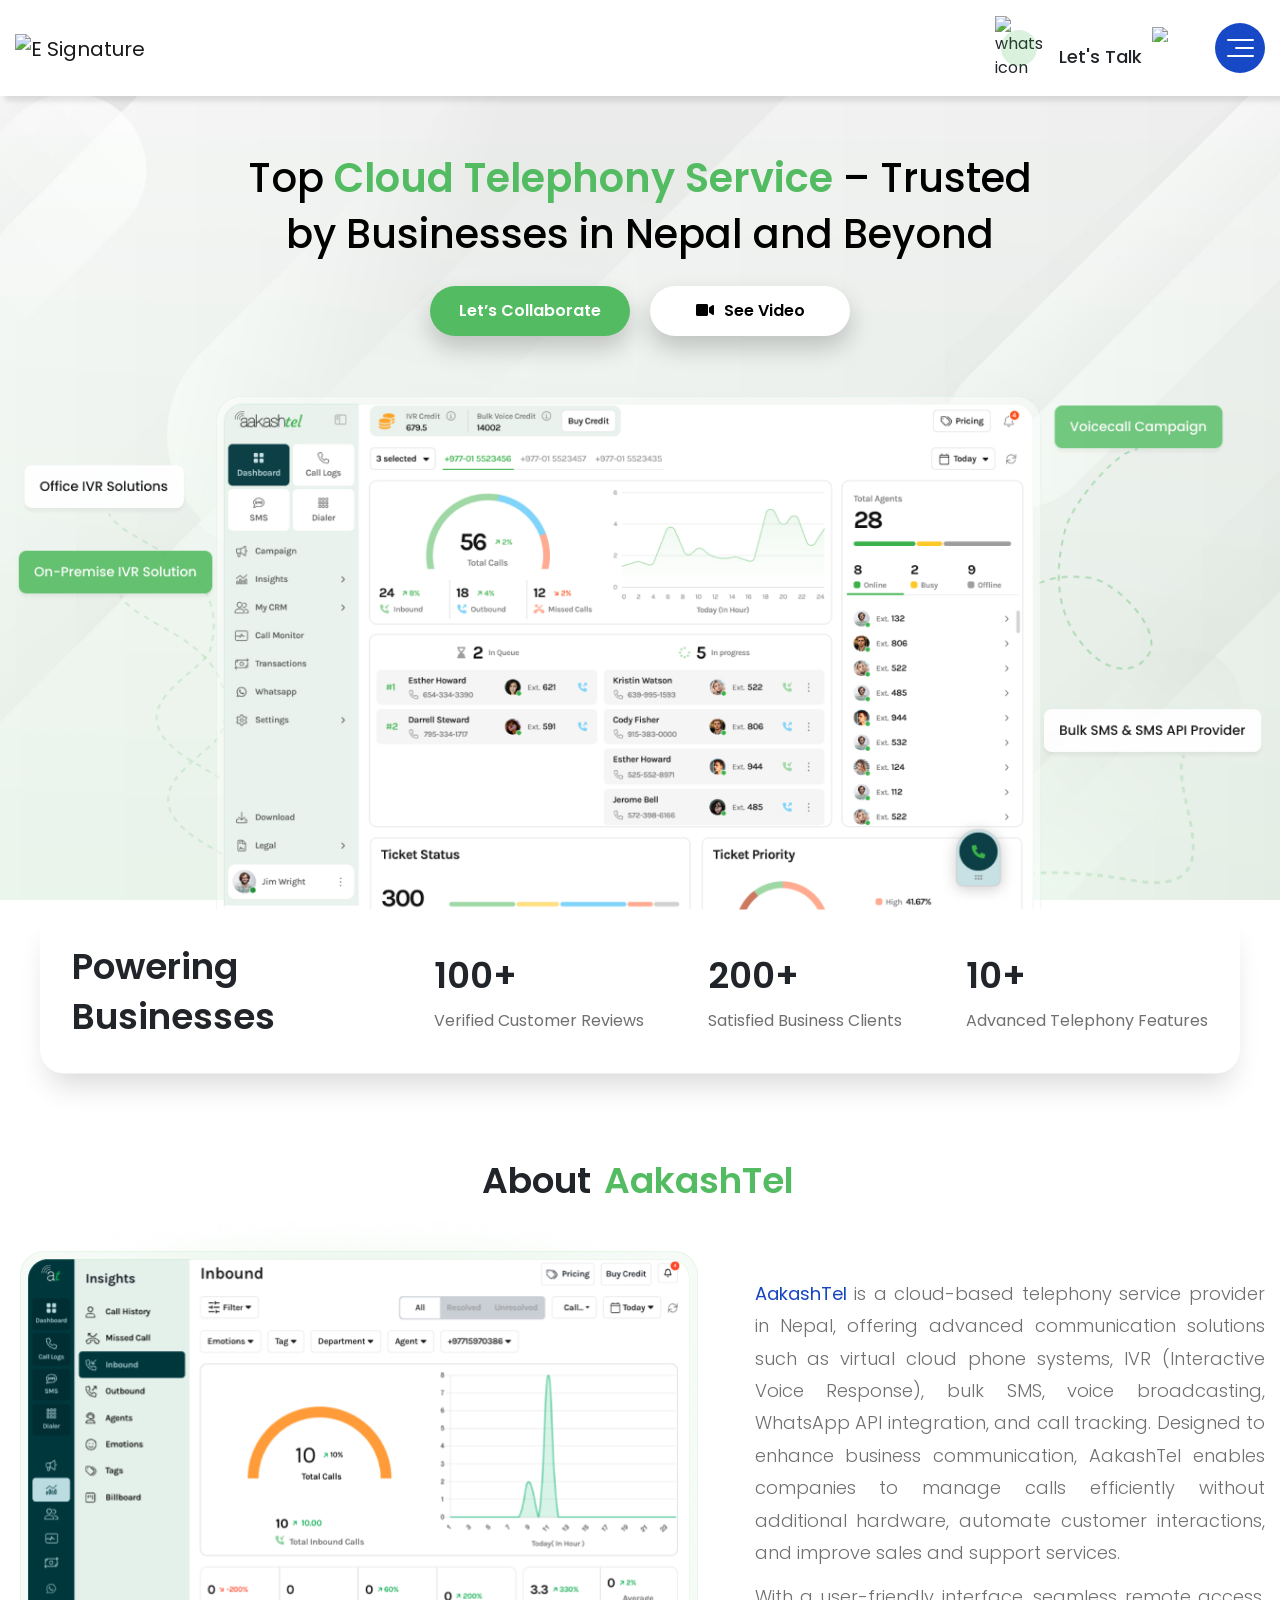
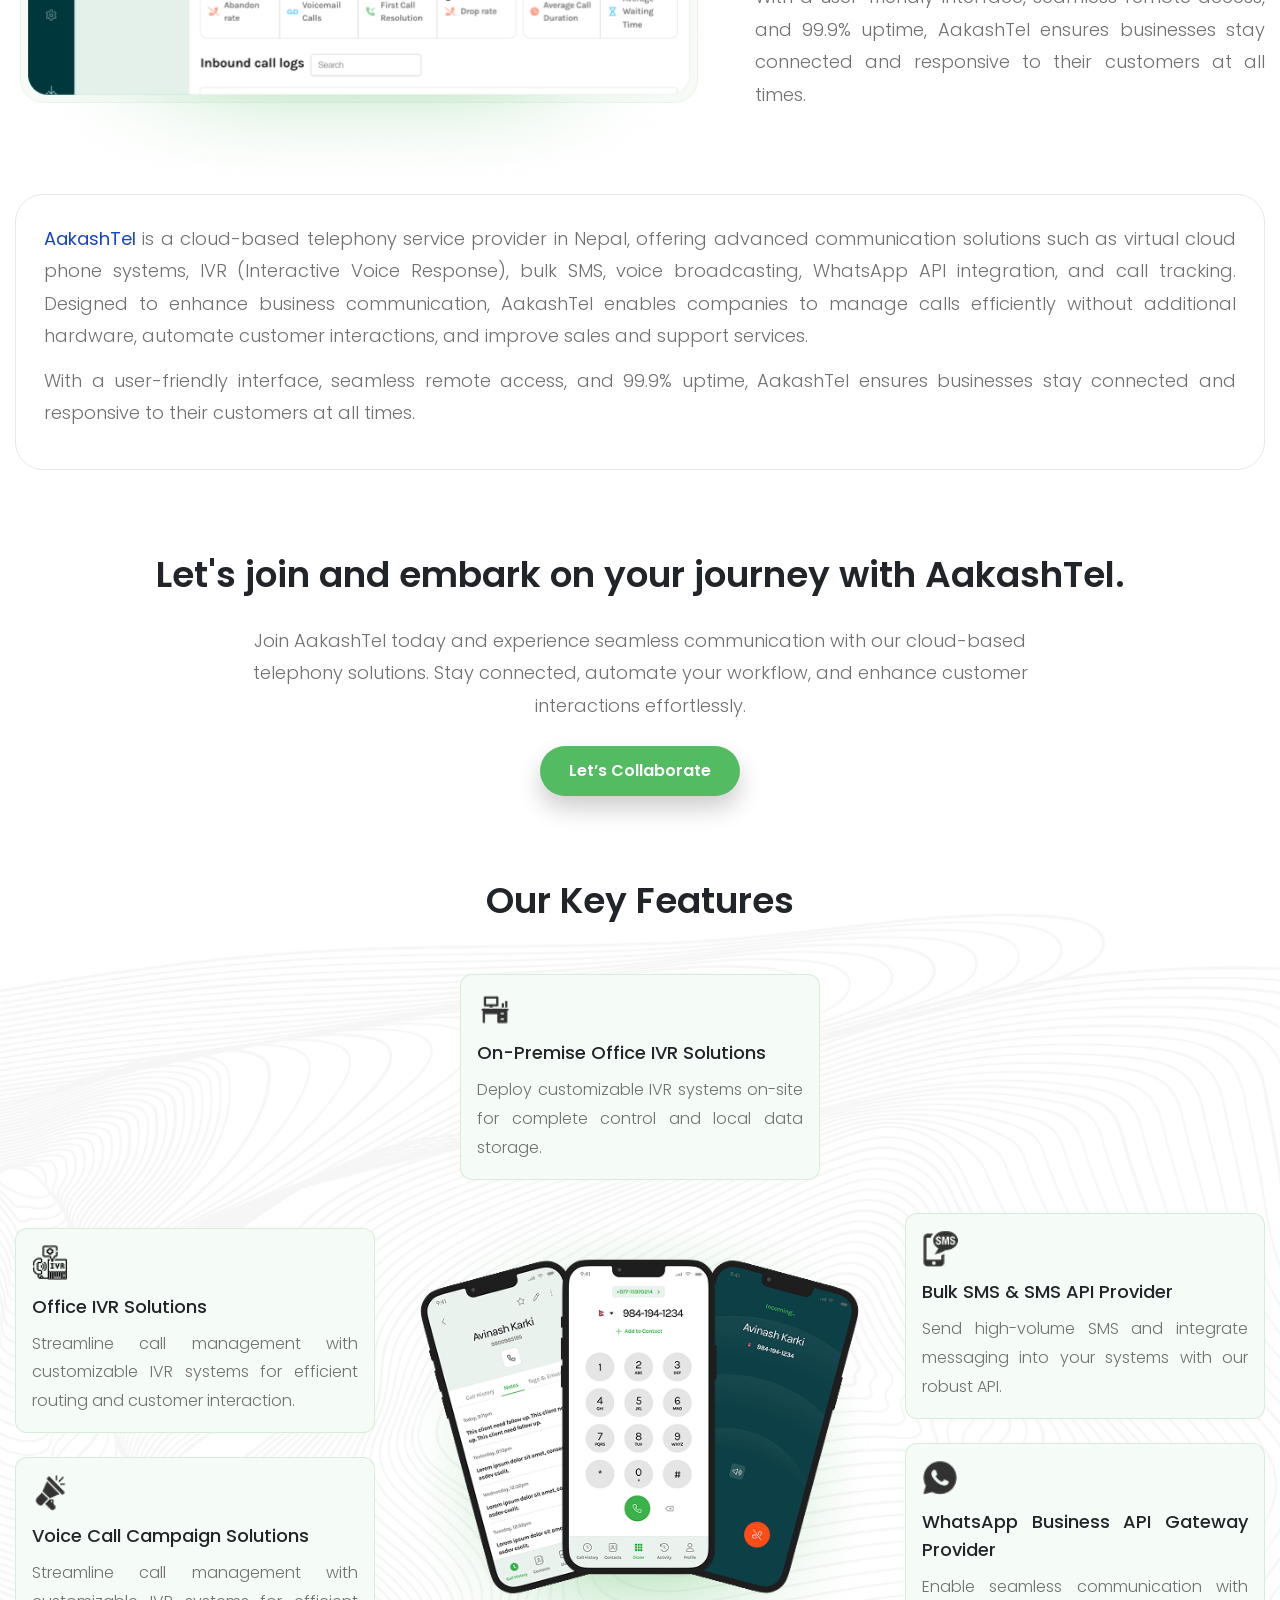
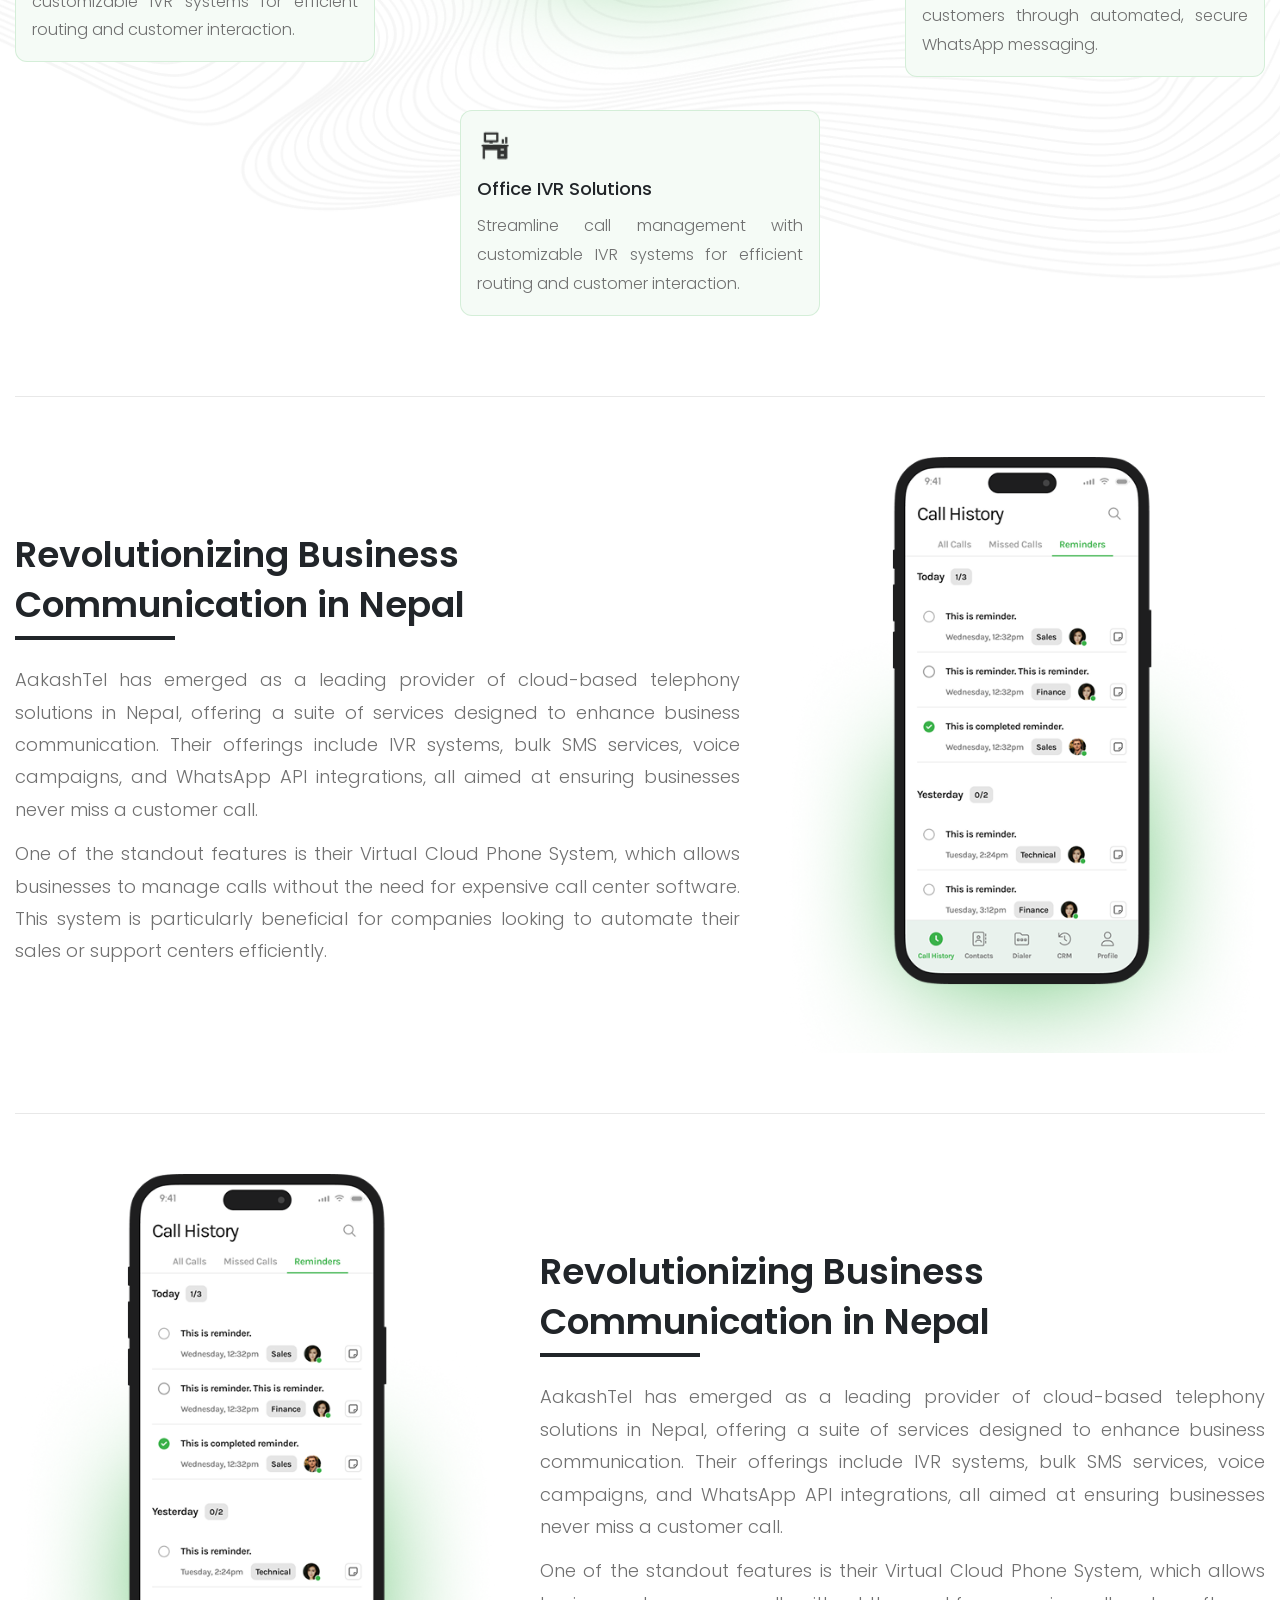
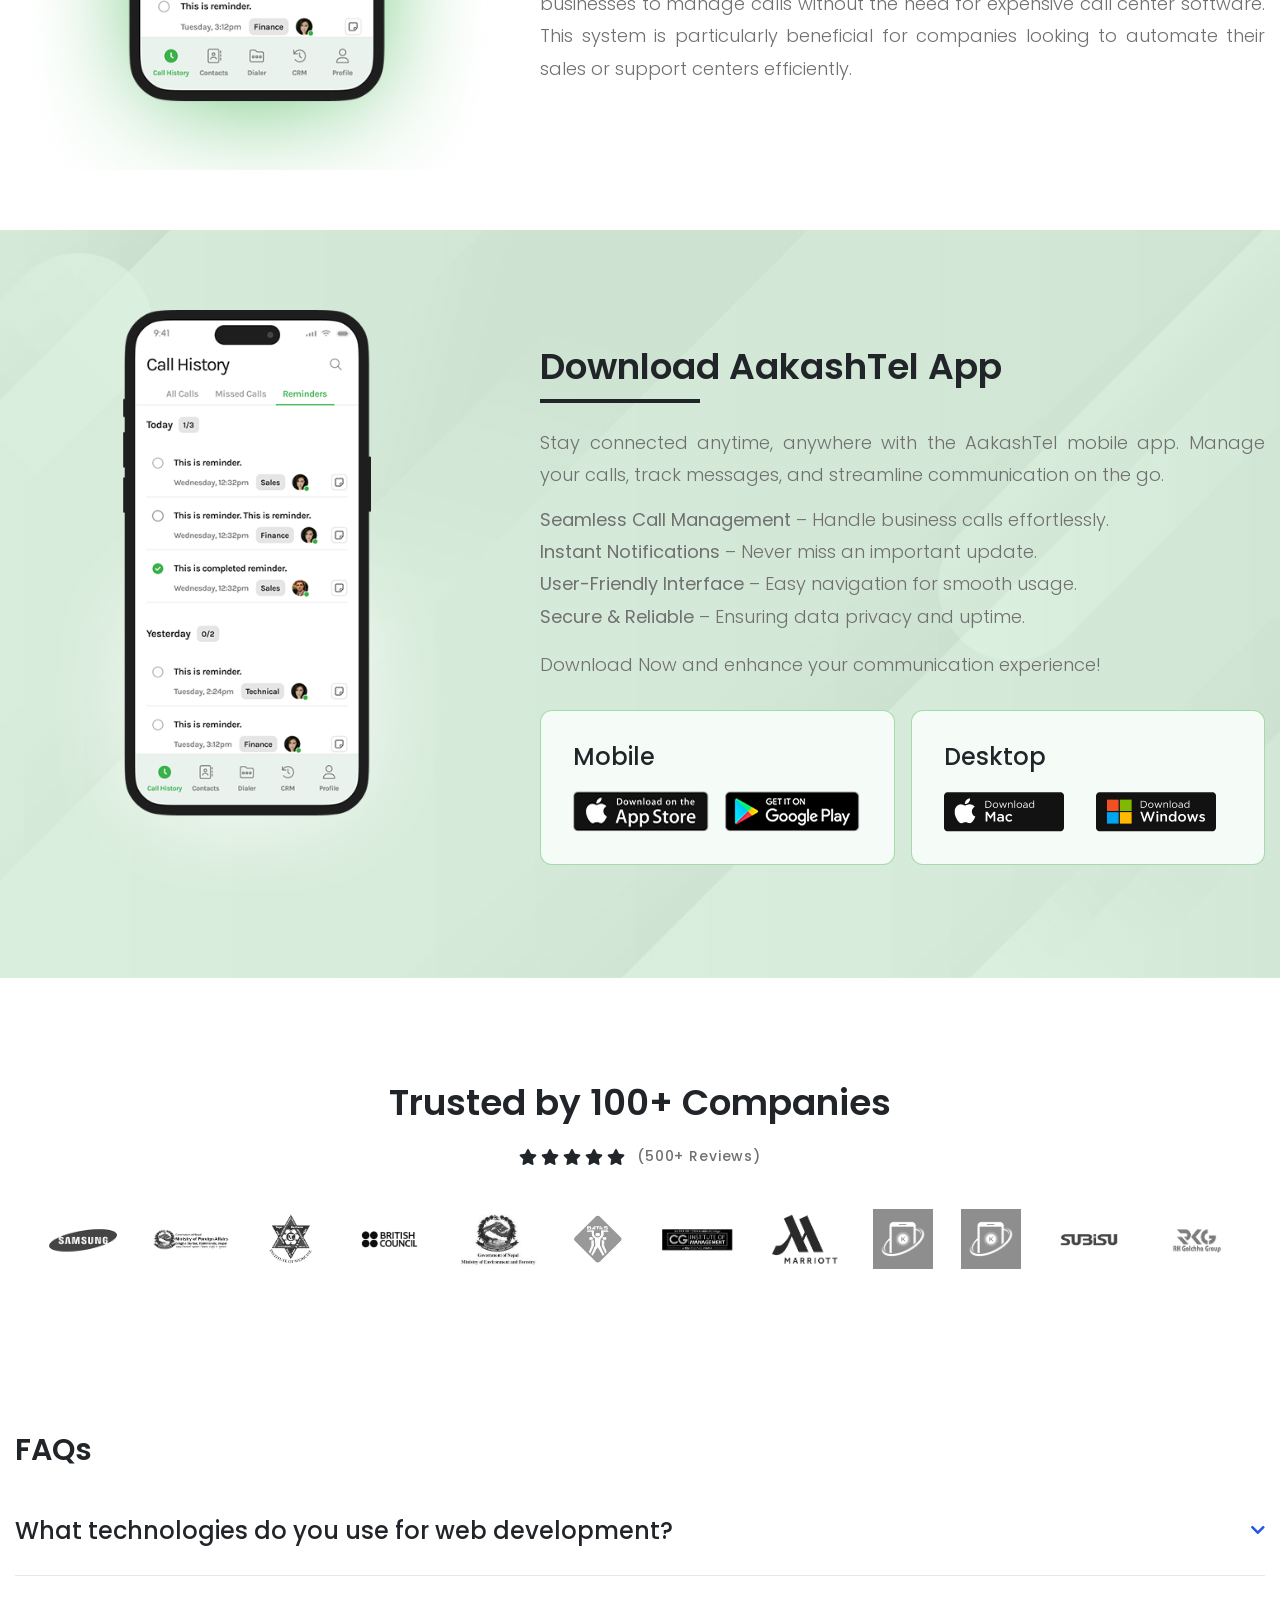
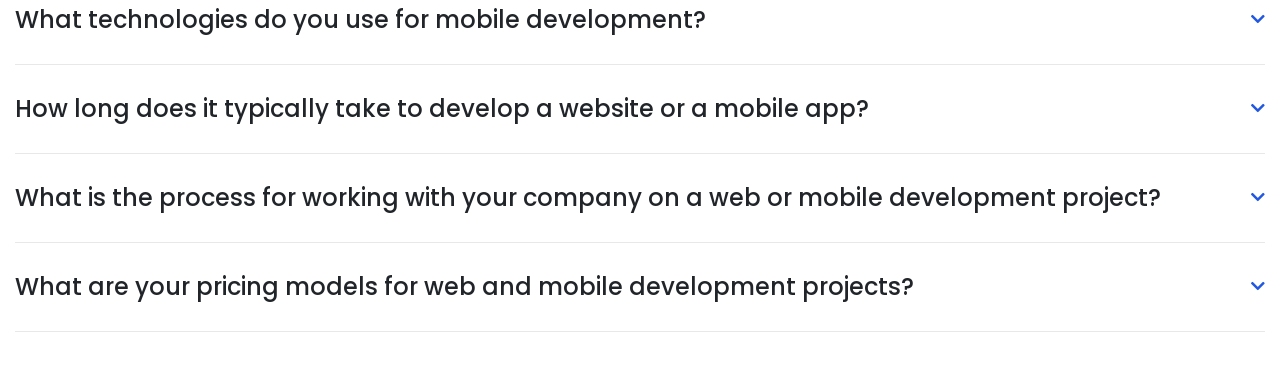
==== commit d13e5c9f: "pages done" ====
--- a/products_single.html
+++ b/products_single.html
@@ -424,16 +424,16 @@
                 <div class="products-single-header-content d-flex flex-column">
                     <div
                         class="products-single-header-text mx-auto text-center d-flex flex-column justify-content-center align-items-center">
-                        <h1 class="text-center text-black h1 lh-1_4 font-medium mx-auto">Top
+                        <h1 class="text-center text-black h1 lh-1_4 font-medium mx-auto mb-4">Top
                             <span class="font-semibold" style="color:#53BB61;">Cloud Telephony Service</span> – Trusted
                             by Businesses in Nepal and Beyond
                         </h1>
                         <div class="e-button-group d-flex justify-content-center align-items-center">
-                            <a href="https://esignature.com.np/contact" class="btn e-button mt-4"
+                            <a href="https://esignature.com.np/contact" class="btn e-button"
                                 style="background:#53BB61;">
                                 <span class="link-content">Let’s Collaborate</span>
                             </a>
-                            <a href="https://esignature.com.np/contact" class="btn btn-white e-button mt-4">
+                            <a href="https://esignature.com.np/contact" class="btn btn-white e-button">
                                 <span class="e-button-icon">
                                     <i class="fas fa-video"></i>
                                 </span>
@@ -458,17 +458,17 @@
                     <div class="products-stats-list d-flex align-items-center">
                         <div class="products-stats-item d-flex flex-column align-items-start">
                             <span class="products-stats-val h2 font-semibold">100+</span>
-                            <span class="products-stats-label font-normal text-dim-gray text-custom-base">Verified
+                            <span class="products-stats-label text-left font-normal text-dim-gray text-custom-base">Verified
                                 Customer Reviews</span>
                         </div>
                         <div class="products-stats-item d-flex flex-column align-items-start">
                             <span class="products-stats-val h2 font-semibold">200+</span>
-                            <span class="products-stats-label font-normal text-dim-gray text-custom-base">Satisfied
+                            <span class="products-stats-label text-left font-normal text-dim-gray text-custom-base">Satisfied
                                 Business Clients</span>
                         </div>
                         <div class="products-stats-item d-flex flex-column align-items-start">
                             <span class="products-stats-val h2 font-semibold">10+</span>
-                            <span class="products-stats-label font-normal text-dim-gray text-custom-base">Advanced
+                            <span class="products-stats-label text-left font-normal text-dim-gray text-custom-base">Advanced
                                 Telephony Features</span>
                         </div>
                     </div>
@@ -546,7 +546,7 @@
                             </div>
                         </div>
 
-                        <div class="products-feat-segment-mid d-flex justify-content-center">
+                        <div class="products-feat-segment-mid justify-content-center">
                             <div class="products-feat-segment-group">
                                 <div class="products-feat-segment-item"
                                     style="background: #F5FBF6; border: 1px solid rgb(83, 187, 97, 0.2)">
@@ -577,7 +577,7 @@
                                 </div>
                             </div>
                             <div class="products-feat-segment-hero d-flex align-items-center justify-content-center">
-                                <img src="images/products/features_aakashtel_hero.png" alt="" />
+                                <img class="w-100" src="images/products/features_aakashtel_hero.png" alt="" />
                             </div>
                             <div class="products-feat-segment-group">
                                 <div class="products-feat-segment-item"
@@ -637,12 +637,149 @@
                         <h2 class="font-semibold h2 text-left infosegment-title">Revolutionizing
                             Business Communication in Nepal</h2>
                         <div class="text-custom text-custom-lg custom-body-stylings mx-auto link-visible">
-                            <p>AakashTel has emerged as a leading provider of cloud-based telephony solutions in Nepal, offering a suite of services designed to enhance business communication. Their offerings include IVR systems, bulk SMS services, voice campaigns, and WhatsApp API integrations, all aimed at ensuring businesses never miss a customer call.</p>
-                            <p>One of the standout features is their Virtual Cloud Phone System, which allows businesses to manage calls without the need for expensive call center software. This system is particularly beneficial for companies looking to automate their sales or support centers efficiently.</p>
+                            <p>AakashTel has emerged as a leading provider of cloud-based telephony solutions in Nepal,
+                                offering a suite of services designed to enhance business communication. Their offerings
+                                include IVR systems, bulk SMS services, voice campaigns, and WhatsApp API integrations,
+                                all aimed at ensuring businesses never miss a customer call.</p>
+                            <p>One of the standout features is their Virtual Cloud Phone System, which allows businesses
+                                to manage calls without the need for expensive call center software. This system is
+                                particularly beneficial for companies looking to automate their sales or support centers
+                                efficiently.</p>
                         </div>
                     </div>
                     <div class="products-infosegment-img">
-                        <img src="images/products/product_aakashtel_block1_img.png" alt = "" />
+                        <img class="w-100" src="images/products/product_aakashtel_block1_img.png" alt="" />
+                    </div>
+                </div>
+            </div>
+        </section>
+
+        <section class="e-products-infosegment">
+            <div class="container">
+                <div class="products-infosegment-grid">
+                    <div class="products-infosegment-text">
+                        <h2 class="font-semibold h2 text-left infosegment-title">Revolutionizing
+                            Business Communication in Nepal</h2>
+                        <div class="text-custom text-custom-lg custom-body-stylings mx-auto link-visible">
+                            <p>AakashTel has emerged as a leading provider of cloud-based telephony solutions in Nepal,
+                                offering a suite of services designed to enhance business communication. Their offerings
+                                include IVR systems, bulk SMS services, voice campaigns, and WhatsApp API integrations,
+                                all aimed at ensuring businesses never miss a customer call.</p>
+                            <p>One of the standout features is their Virtual Cloud Phone System, which allows businesses
+                                to manage calls without the need for expensive call center software. This system is
+                                particularly beneficial for companies looking to automate their sales or support centers
+                                efficiently.</p>
+                        </div>
+                    </div>
+                    <div class="products-infosegment-img">
+                        <img class="w-100" src="images/products/product_aakashtel_block1_img.png" alt="" />
+                    </div>
+                </div>
+            </div>
+        </section>
+
+        <section class="e-products-use"
+            style="background:linear-gradient(rgba(83, 187, 97, 0.2), rgba(83, 187, 97, 0.2)), url(../images/products/product_use_bg.png) center/cover no-repeat">
+            <div class="container">
+                <div class="products-use-grid">
+                    <div class="products-use-img">
+                        <img class="w-100" src="images/products/product_use_img.png" alt = "" />
+                    </div>
+                    <div class="products-use-text">
+                        <h2 class="font-semibold h2 text-left products-use-title">Download AakashTel App</h2>
+                        <div class="text-custom text-custom-lg custom-body-stylings mx-auto link-visible">
+                            <p>Stay connected anytime, anywhere with the AakashTel mobile app. Manage your calls, track messages, and streamline communication on the go.</p>
+                            <ul>
+                                <li><b>Seamless Call Management</b> – Handle business calls effortlessly.</li>
+                                <li><b>Instant Notifications</b> – Never miss an important update.</li>
+                                <li><b>User-Friendly Interface</b> – Easy navigation for smooth usage.</li>
+                                <li><b>Secure & Reliable</b> – Ensuring data privacy and uptime.</li>
+                            </ul>
+                            <p>Download Now and enhance your communication experience!</p>
+                        </div>
+
+                        <div class="products-use-links d-flex flex-wrap align-items-center">
+                            <div class="products-use-link-group" style="border: 1px solid rgba(83, 187, 97, 0.5)">
+                                <h3 class="h4 font-medium">Mobile</h3>
+                                <div class="products-use-link-list d-flex align-items-center">
+                                    <a class="products-use-link-item">
+                                        <img src="images/products/appstore_badge.png" alt = "" />
+                                    </a>
+                                    <a class="products-use-link-item">
+                                        <img src="images/products/google_play_badge.png" alt = "" />
+                                    </a>
+                                </div>
+                            </div>
+
+                            <div class="products-use-link-group" style="border: 1px solid rgba(83, 187, 97, 0.5)">
+                                <h3 class="h4 font-medium">Desktop</h3>
+                                <div class="products-use-link-list d-flex align-items-center">
+                                    <a class="products-use-link-item">
+                                        <img src="images/products/mac_download_badge.png" alt = "" />
+                                    </a>
+                                    <a class="products-use-link-item">
+                                        <img src="images/products/windows_download_badge.png" alt = "" />
+                                    </a>
+                                </div>
+                            </div>
+                        </div>
+                    </div>
+                </div>
+            </div>
+        </section>
+
+        <section class="e-products-companies">
+            <div class="container">
+                <div class="products-companies-container">
+                    <h2 class="font-semibold h2 text-left text-center mb-3">Trusted by 100+ Companies</h2>
+                    <div class="d-flex justify-content-center align-items-center products-rating-reviews">
+                        <div class="products-rating d-flex align-items-center">
+                            <i class="fas fa-star"></i>
+                            <i class="fas fa-star"></i>
+                            <i class="fas fa-star"></i>
+                            <i class="fas fa-star"></i>
+                            <i class="fas fa-star"></i>
+                        </div>
+                        <span class="text-custom text-custom-sm products-reviews">(500+ Reviews)</span>
+                    </div>
+
+                    <div class="products-trust-companies d-flex align-items-center justify-content-center mx-auto">
+                        <div class="product-trust-company d-flex align-items-center justify-content-center">
+                            <img src="images/products/Samsung.png" class="w-100" alt="" />
+                        </div>
+                        <div class="product-trust-company d-flex align-items-center justify-content-center">
+                            <img src="images/products/Ministry-of-Foreign-Affairs.png" class="w-100" alt="" />
+                        </div>
+                        <div class="product-trust-company d-flex align-items-center justify-content-center">
+                            <img src="images/products/Institute-of-Medicine.png" class="w-100" alt="" />
+                        </div>
+                        <div class="product-trust-company d-flex align-items-center justify-content-center">
+                            <img src="images/products/800px-BritishCouncil_Logo.png" class="w-100" alt="" />
+                        </div>
+                        <div class="product-trust-company d-flex align-items-center justify-content-center">
+                            <img src="images/products/Ministry-of-Environment-and-Forestry.png" class="w-100" alt="" />
+                        </div>
+                        <div class="product-trust-company d-flex align-items-center justify-content-center">
+                            <img src="images/products//Batas.png" class="w-100" alt="" />
+                        </div>
+                        <div class="product-trust-company d-flex align-items-center justify-content-center">
+                            <img src="images/products/CGIM.png" class="w-100" alt="" />
+                        </div>
+                        <div class="product-trust-company d-flex align-items-center justify-content-center">
+                            <img src="images/products/Marriot.png" class="w-100" alt="" />
+                        </div>
+                        <div class="product-trust-company d-flex align-items-center justify-content-center">
+                            <img src="images/products/kbrand.png" class="w-100" alt="" />
+                        </div>
+                        <div class="product-trust-company d-flex align-items-center justify-content-center">
+                            <img src="images/products/kbrand.png" class="w-100" alt="" />
+                        </div>
+                        <div class="product-trust-company d-flex align-items-center justify-content-center">
+                            <img src="images/products/Subisu.png" class="w-100" alt="" />
+                        </div>
+                        <div class="product-trust-company d-flex align-items-center justify-content-center">
+                            <img src="images/products/RK-Golchha-Group.png" class="w-100" alt="" />
+                        </div>
                     </div>
                 </div>
             </div>
--- a/css/main.css
+++ b/css/main.css
@@ -9269,6 +9269,7 @@
   display: inline-flex;
   align-items: center;
   justify-content: center;
+  white-space: nowrap;
 }
 .e-button-group .e-button .e-button-text{
   white-space: nowrap;
@@ -9312,9 +9313,6 @@
   align-items: center;
   gap: 52px;
 }
-.products-about-text {
-  padding: 32px 0;
-}
 
 .products-about-text2{
   border: 1px solid #E8E8E8;
@@ -9349,12 +9347,13 @@
 }
 .products-feat-segment-mid{
   display: grid;
-  grid-template-columns: repeat(3, 1fr);
+  grid-template-columns: 360px auto 360px;
   align-items: center;
   gap: 40px;
 }
 .products-feat-segment-group{
-  display: grid;
+  display: flex;
+  flex-direction: column;
   gap: 24px;
 }
 .products-feat-segment-list{
@@ -9363,17 +9362,100 @@
   gap: 24px;
 }
 
+.products-feat-segment-hero{
+  max-width: 600px;
+  margin-right: auto;
+  margin-left: auto;
+}
+
 .e-products-infosegment .infosegment-title{
   margin-bottom: 28px;
+  position: relative;
+  padding-bottom: 6px;
+}
+
+.e-products-infosegment .infosegment-title::after{
+  content: "";
+  width: 160px;
+  height: 4px;
+  background: #212529;
+  position: absolute;
+  left: 0;
+  top: 100%;
 }
 
 .products-infosegment-grid{
   display: grid;
   grid-template-columns: 58% auto;
   align-items: center;
-  gap: 40px;
+  gap: 60px;
   border-top: 1px solid #E8E8E8;
   padding: 80px 0;
+}
+
+.e-products-infosegment:nth-of-type(odd) .products-infosegment-grid{
+  grid-template-columns: auto 58%;
+}
+
+.e-products-infosegment:nth-of-type(odd) .products-infosegment-grid .products-infosegment-text{
+  order: 2;
+}
+.e-products-use{
+  padding: 100px 0;
+}
+.products-use-grid{
+  display: grid;
+  grid-template-columns: auto 58%;
+  gap: 60px;
+  align-items: center;
+}
+.products-use-title{
+  margin-bottom: 28px;
+  position: relative;
+  padding-bottom: 6px;
+}
+.products-use-title::after{
+  content: "";
+  width: 160px;
+  height: 4px;
+  background: #212529;
+  position: absolute;
+  left: 0;
+  top: 100%;
+}
+.products-use-link-item{
+  max-width: 136px;
+  width: 100%;
+}
+.products-use-link-list{
+  gap: 16px;
+  margin-top: 20px;
+}
+.products-use-link-group{
+  max-width: 360px;
+  padding: 32px;
+  background: #F5FBF6;
+  border-radius: 12px;
+  flex: 1;
+}
+.products-use-links{
+  margin-top: 28px;
+  gap: 16px;
+}
+.e-products-companies{
+  padding: 100px 0;
+}
+.e-products-companies .products-rating{
+  gap: 4px;
+}
+.e-products-companies .products-reviews{
+  letter-spacing: 0.06em;
+  font-weight: 500!important;
+}
+
+.e-products-companies .products-trust-companies{
+  margin-top: 40px;
+  max-width: 100%;
 }
 
 @media(min-width: 576px){
@@ -9428,6 +9510,19 @@
   .products-body-grid{
     gap: 48px;
   }
+  .products-feat-segment-mid{
+    gap: 24px;
+  }
+  .products-feat-segment-item{
+    padding: 16px!important;
+  }
+  .products-infosegment-grid{
+    padding: 60px 0;
+    gap: 40px;
+  }
+  .e-products-use{
+    padding: 80px 0;
+  }
 }
 
 @media(max-width: 1199.98px){
@@ -9473,6 +9568,41 @@
   }
   .products-fragment-body .e-button-group{
     margin-top: 32px;
+  }
+  .products-about-grid{
+    grid-template-columns: 100%;
+    gap: 0;
+  }
+  .products-about-text2{
+    padding: 20px;
+  }
+  .products-feat-segment-mid{
+    grid-template-columns: 100%;
+    gap: 16px;
+  }
+  .products-feat-segment-group{
+    flex-direction: row;
+    justify-content: center;
+    gap: 16px;
+  }
+  .products-feat-segment-list{
+    gap: 16px;
+  }
+  .products-infosegment-grid{
+    gap: 24px;
+  }
+  .products-use-link-group{
+    padding: 16px;
+  }
+  .products-use-link-list{
+    gap: 8px;
+  }
+  .e-products-stats-content{
+    padding: 20px;
+    gap: 28px;
+  }
+  .products-stats-list{
+    gap: 20px;
   }
 }
 
@@ -9560,6 +9690,35 @@
   .products-rating-reviews{
     margin-top: 0;
   }
+  .products-infosegment-grid{
+    padding: 40px 0;
+    grid-template-columns: 100%!important;
+    gap: 36px;
+  }
+  .e-products-use{
+    padding: 60px 0;
+  }
+  .e-products-companies .products-trust-companies{
+    justify-content: center!important;
+  }
+  .products-infosegment-img, .products-use-img{
+    max-width: 600px;
+    margin-right: auto;
+    margin-left: auto;
+  }
+  .e-products-infosegment:nth-of-type(odd) .products-infosegment-grid .products-infosegment-text{
+    order: 1;
+  }
+  .e-products-infosegment:nth-of-type(odd) .products-infosegment-grid .products-infosegment-img{
+    order: 2;
+  }
+  .products-use-grid{
+    grid-template-columns: 100%;
+    gap: 36px;
+  }
+  .e-products-stats-content{
+    flex-direction: column;
+  }
 }
 
 @media(max-width: 767.98px){
@@ -9578,6 +9737,19 @@
   }
   .products-fragment-showcase::after{
     border-radius: 40px;
+  }
+  .products-feat-segment-group{
+    flex-direction: column;
+    gap: 12px;
+  }
+  .products-feat-segment-item{
+    max-width: 100%;
+  }
+  .products-feat-segment-list{
+    gap: 12px;
+  }
+  .products-stats-list {
+    gap: 12px;  
   }
 }
 
@@ -9677,6 +9849,21 @@
   .products-header-text .e-button{
     margin-top: 0!important;
   }
+  .e-products-stats{
+    margin-top: 20px;
+  }
+  .e-products-stats-content{
+    transform: translateY(0%);
+    gap: 16px;
+  }
+  .e-products-about{
+    padding-top: 40px;
+  }
+  .products-stats-list{
+    flex-direction: column;
+    align-items: stretch !important;
+    margin-right: auto;
+  }
 }
 
 @media(max-width: 480px){
